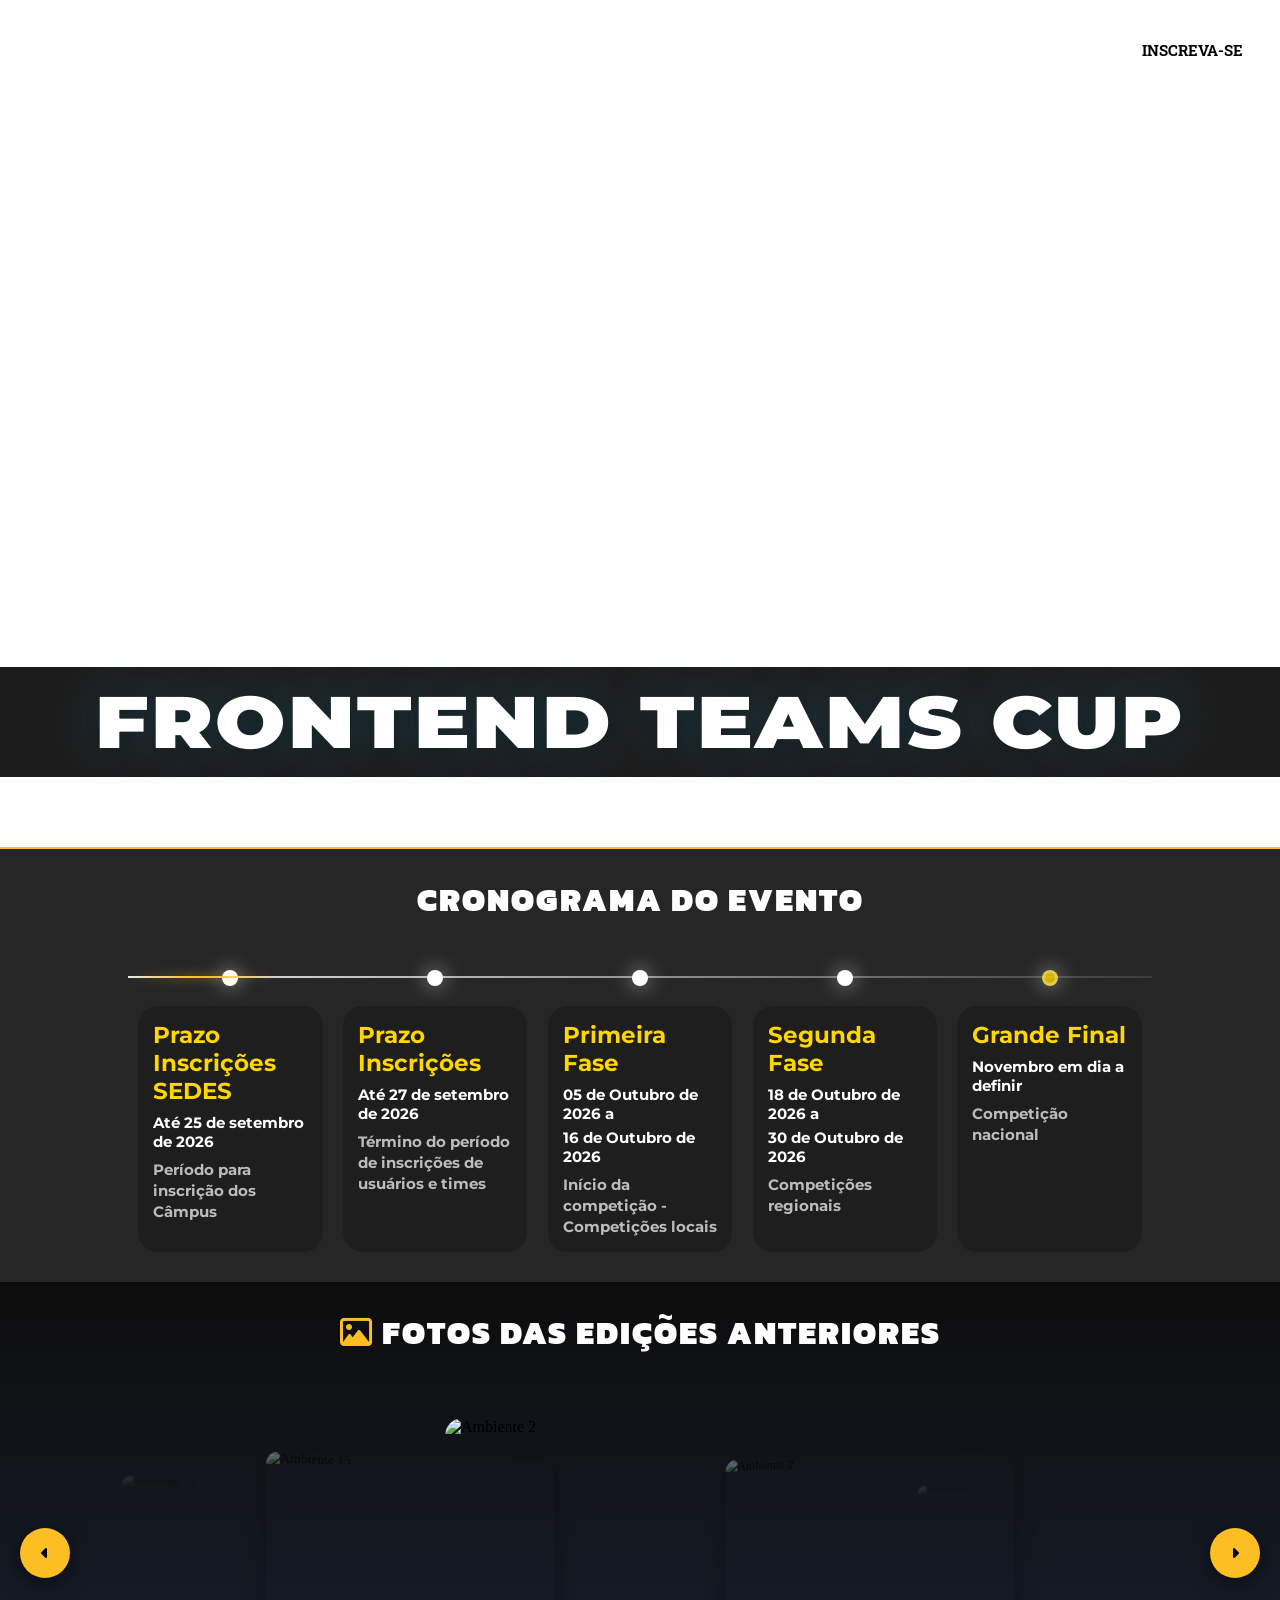
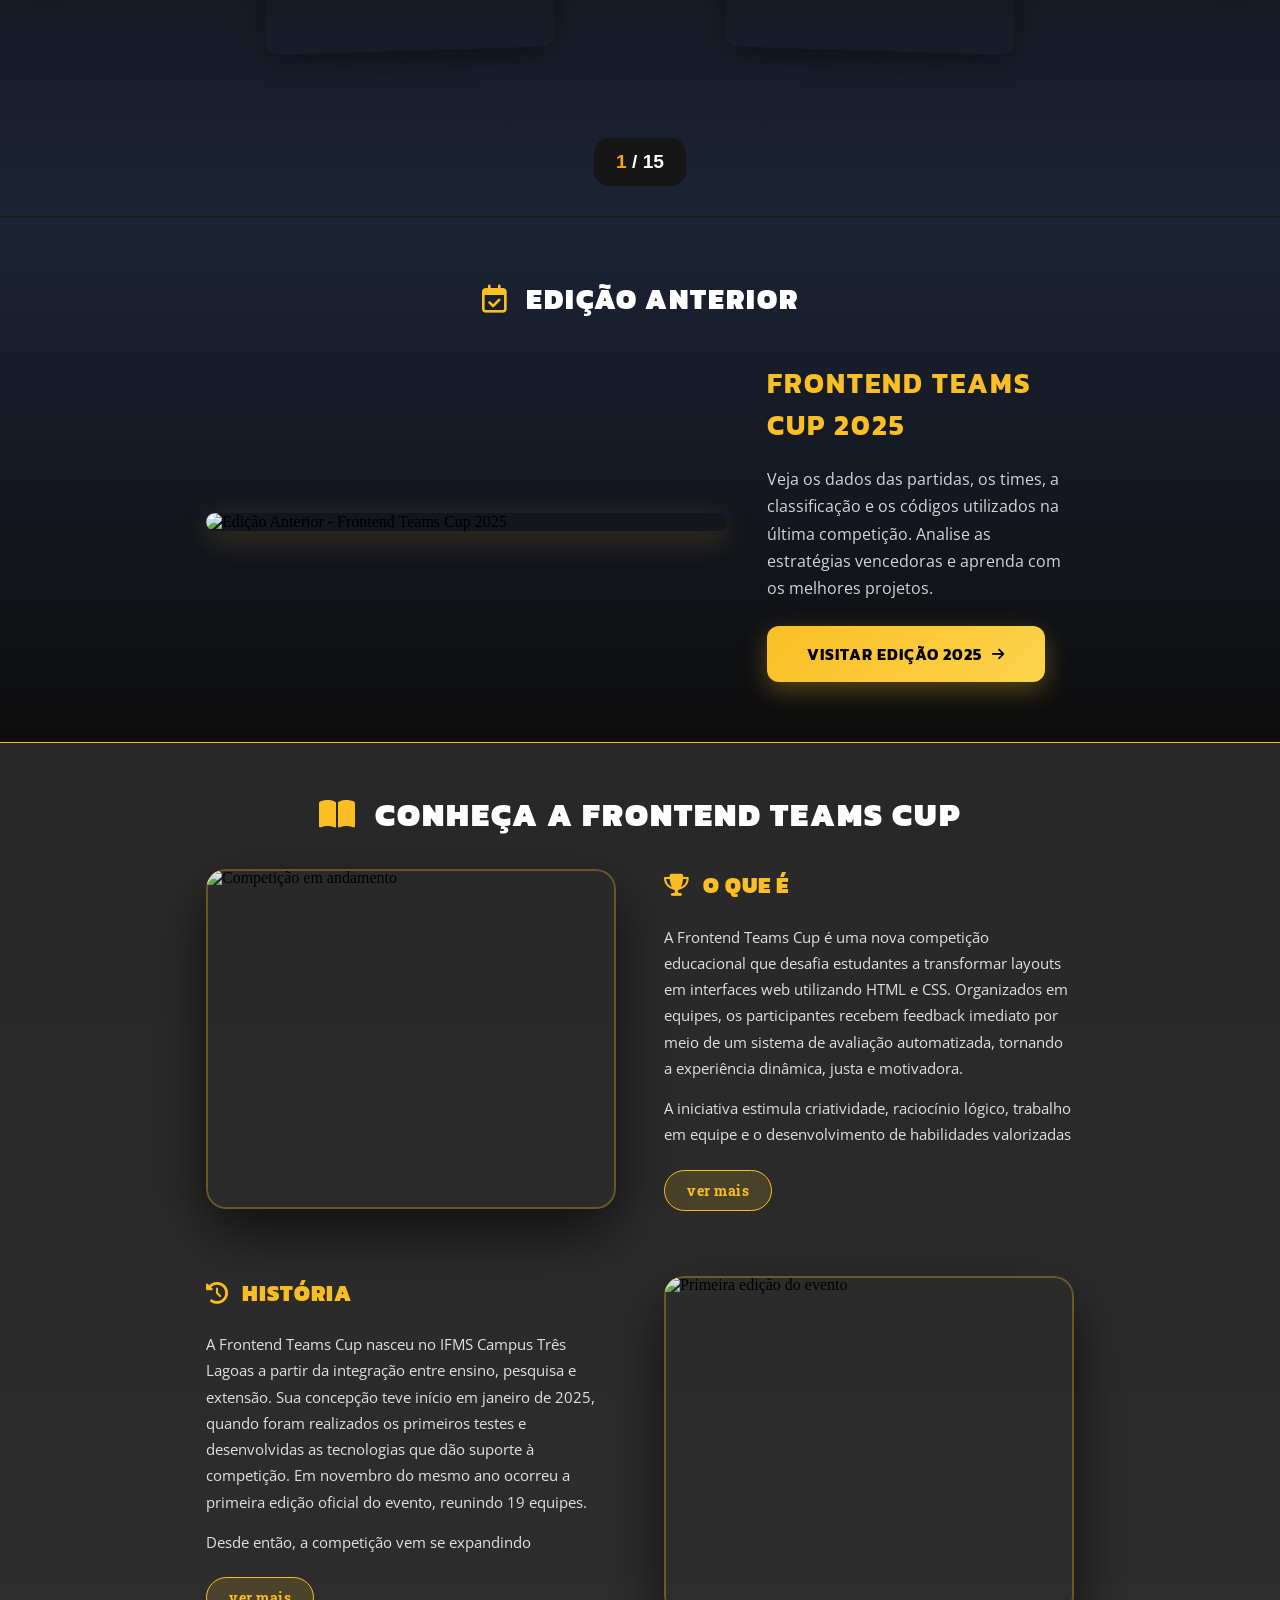
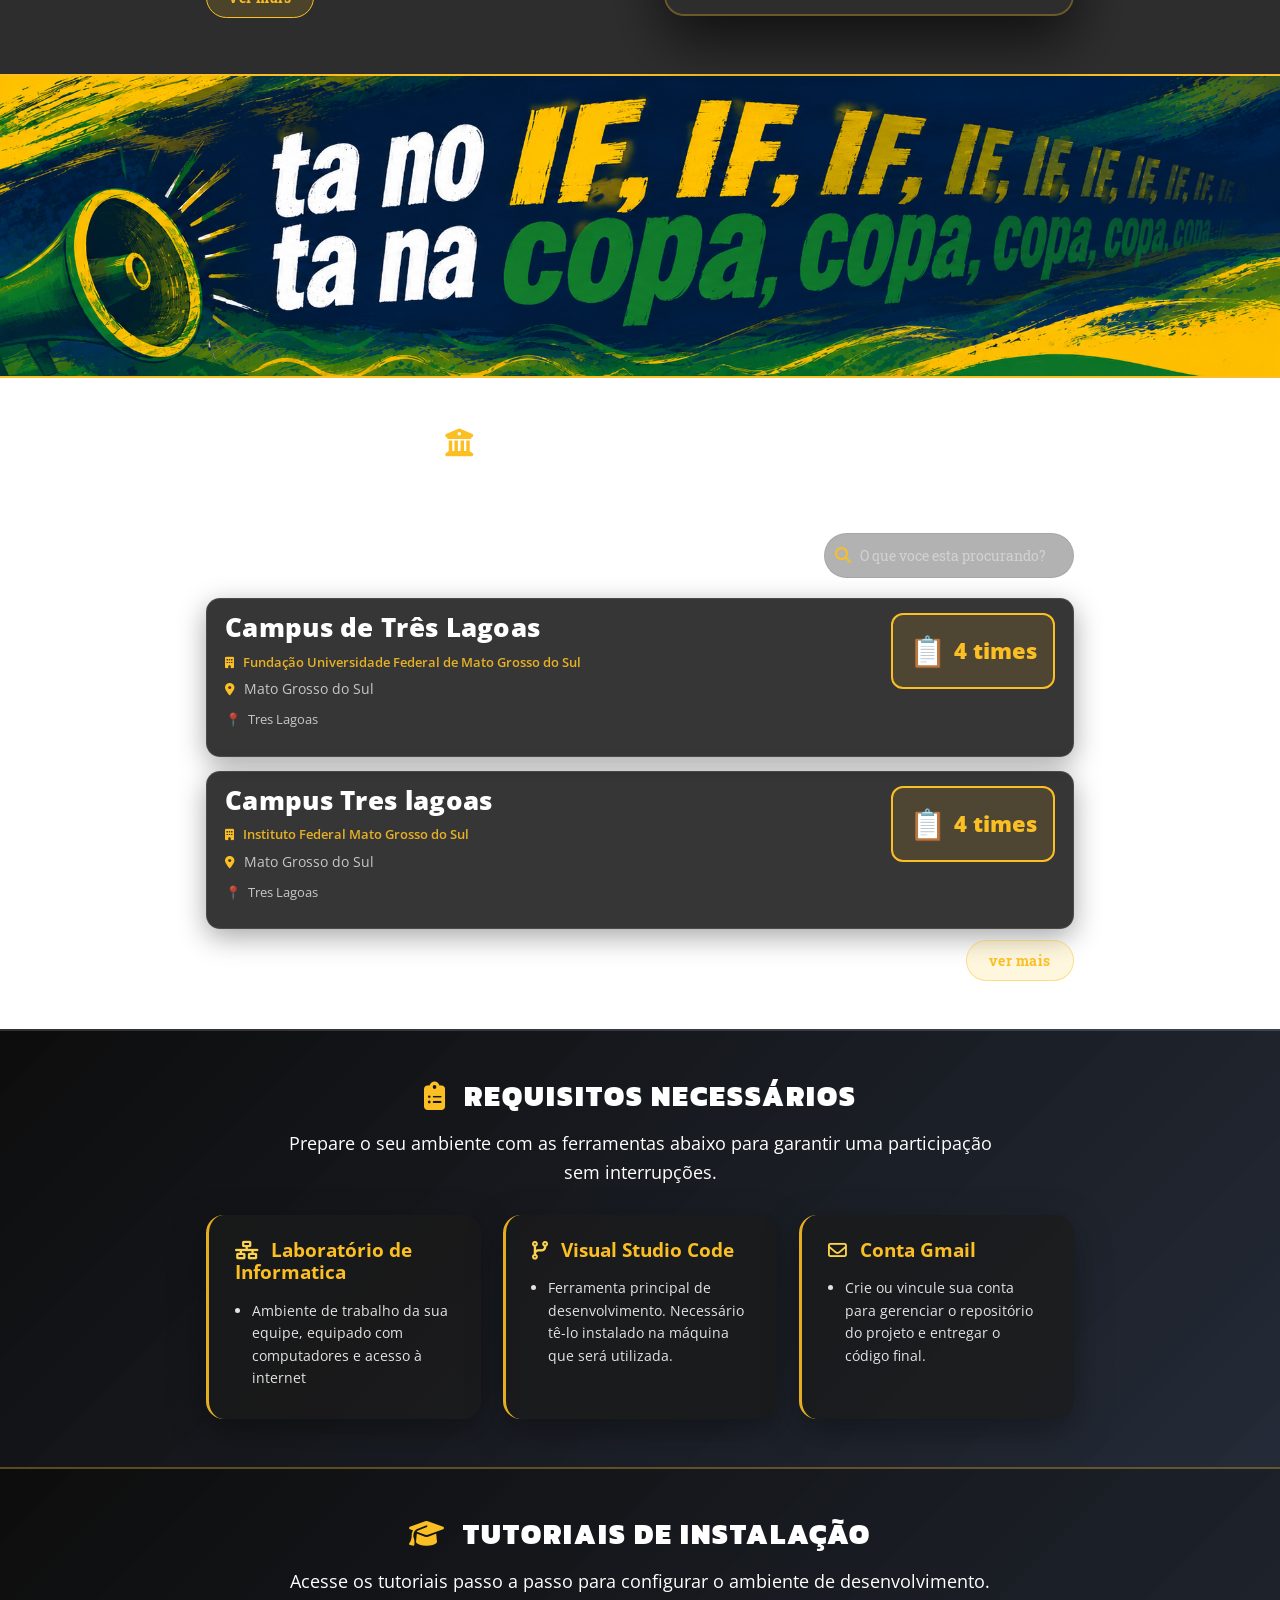
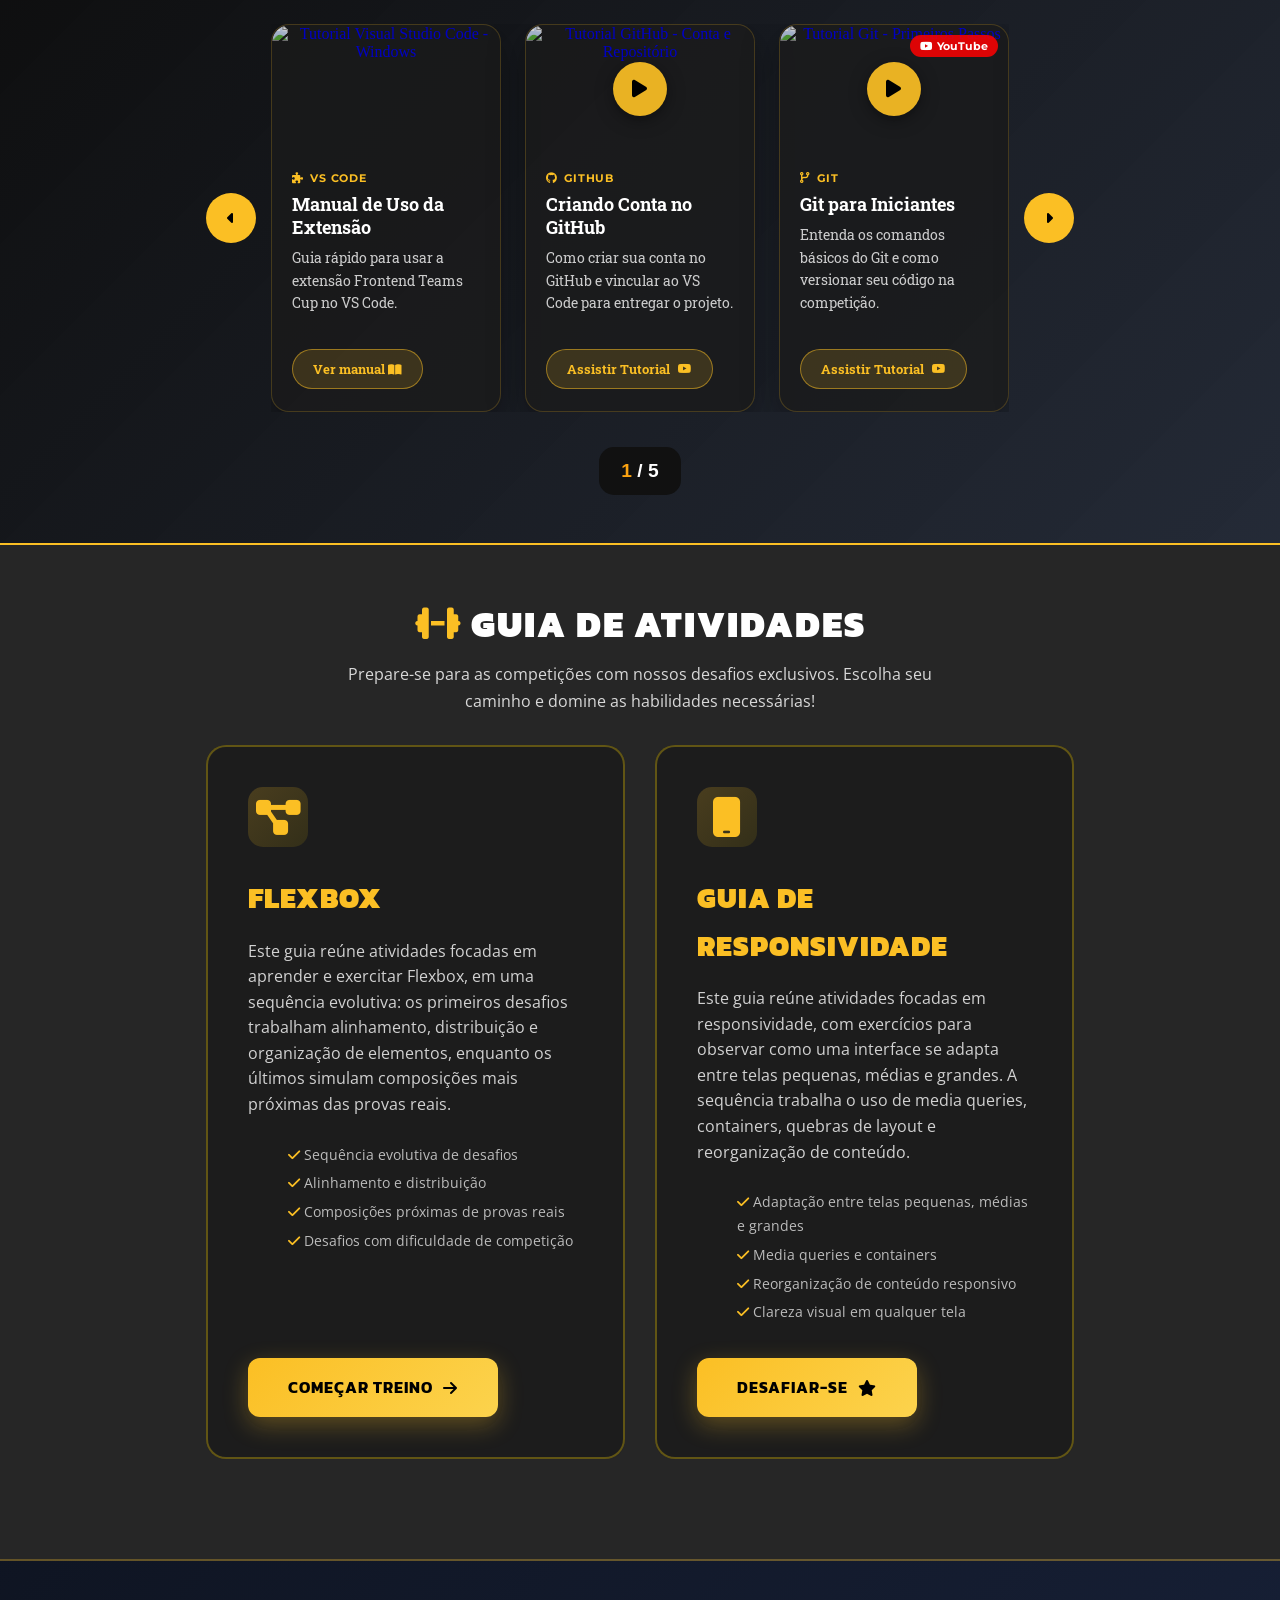
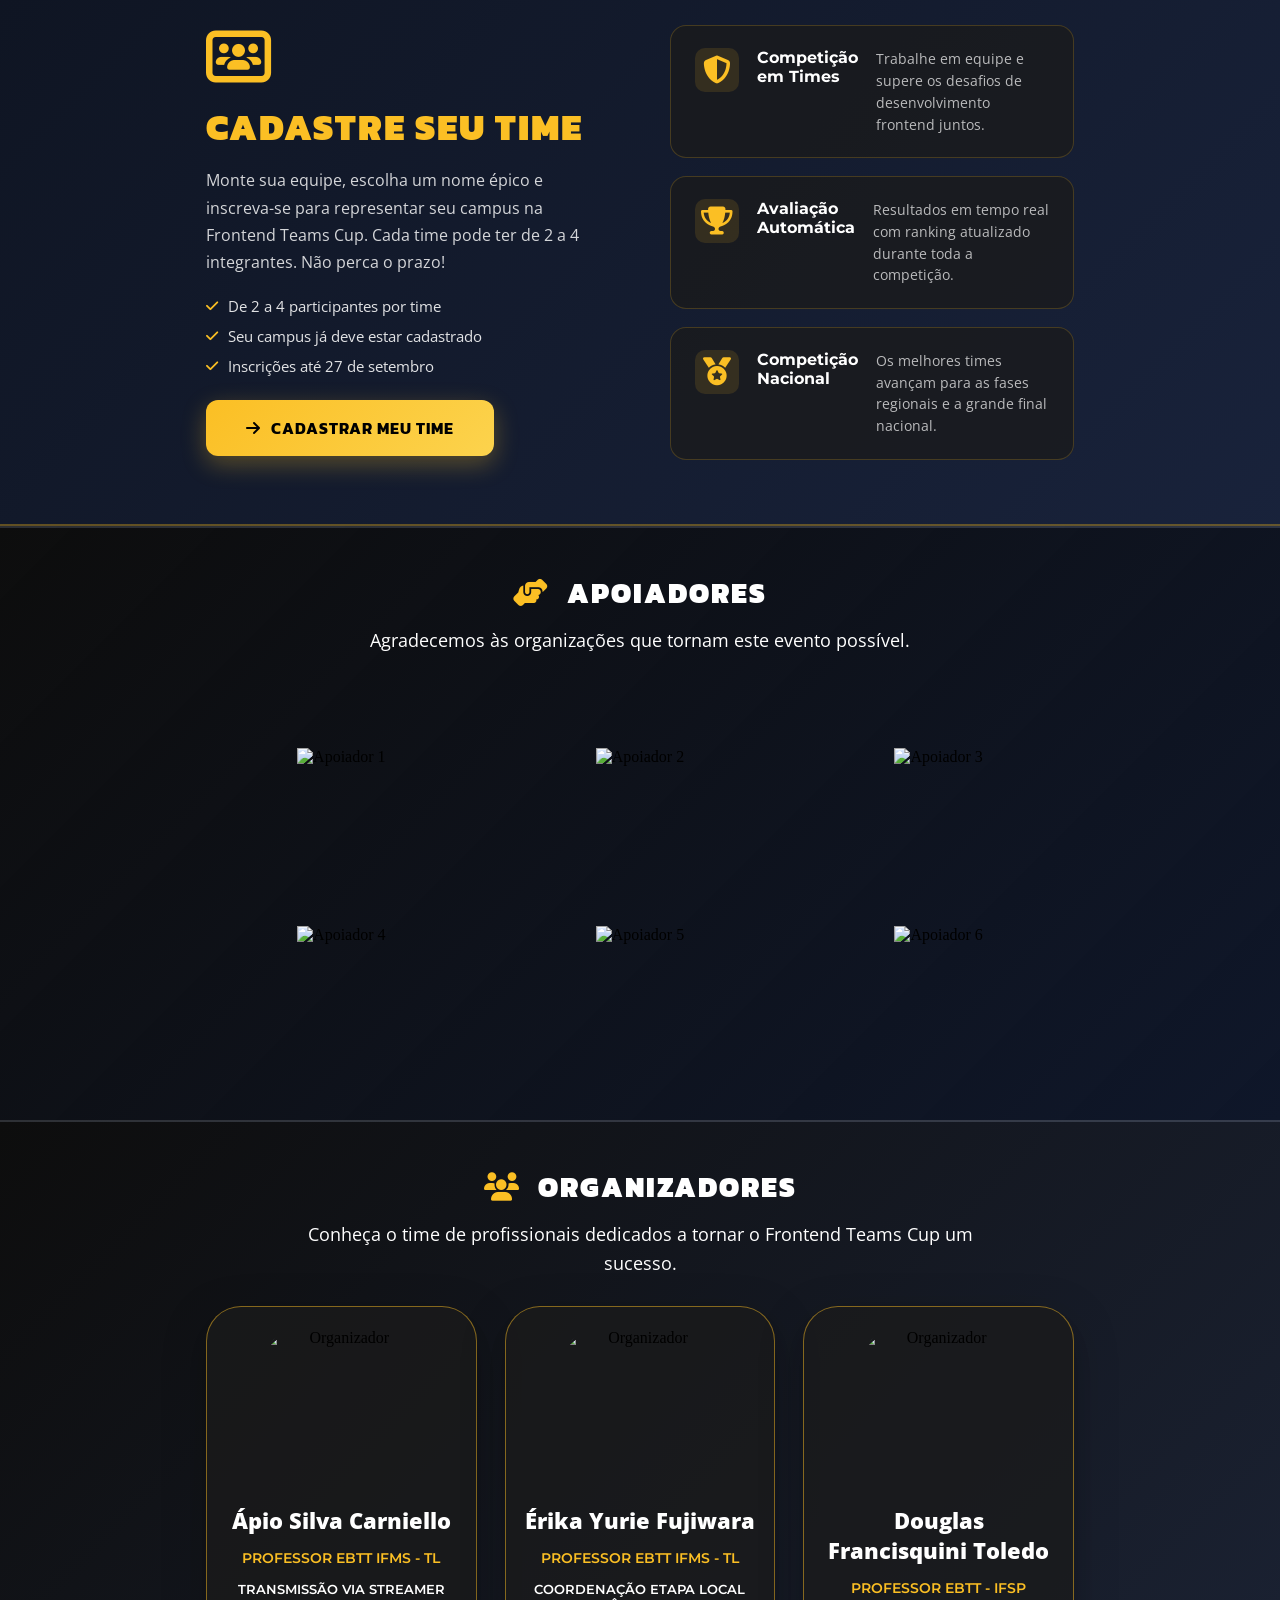
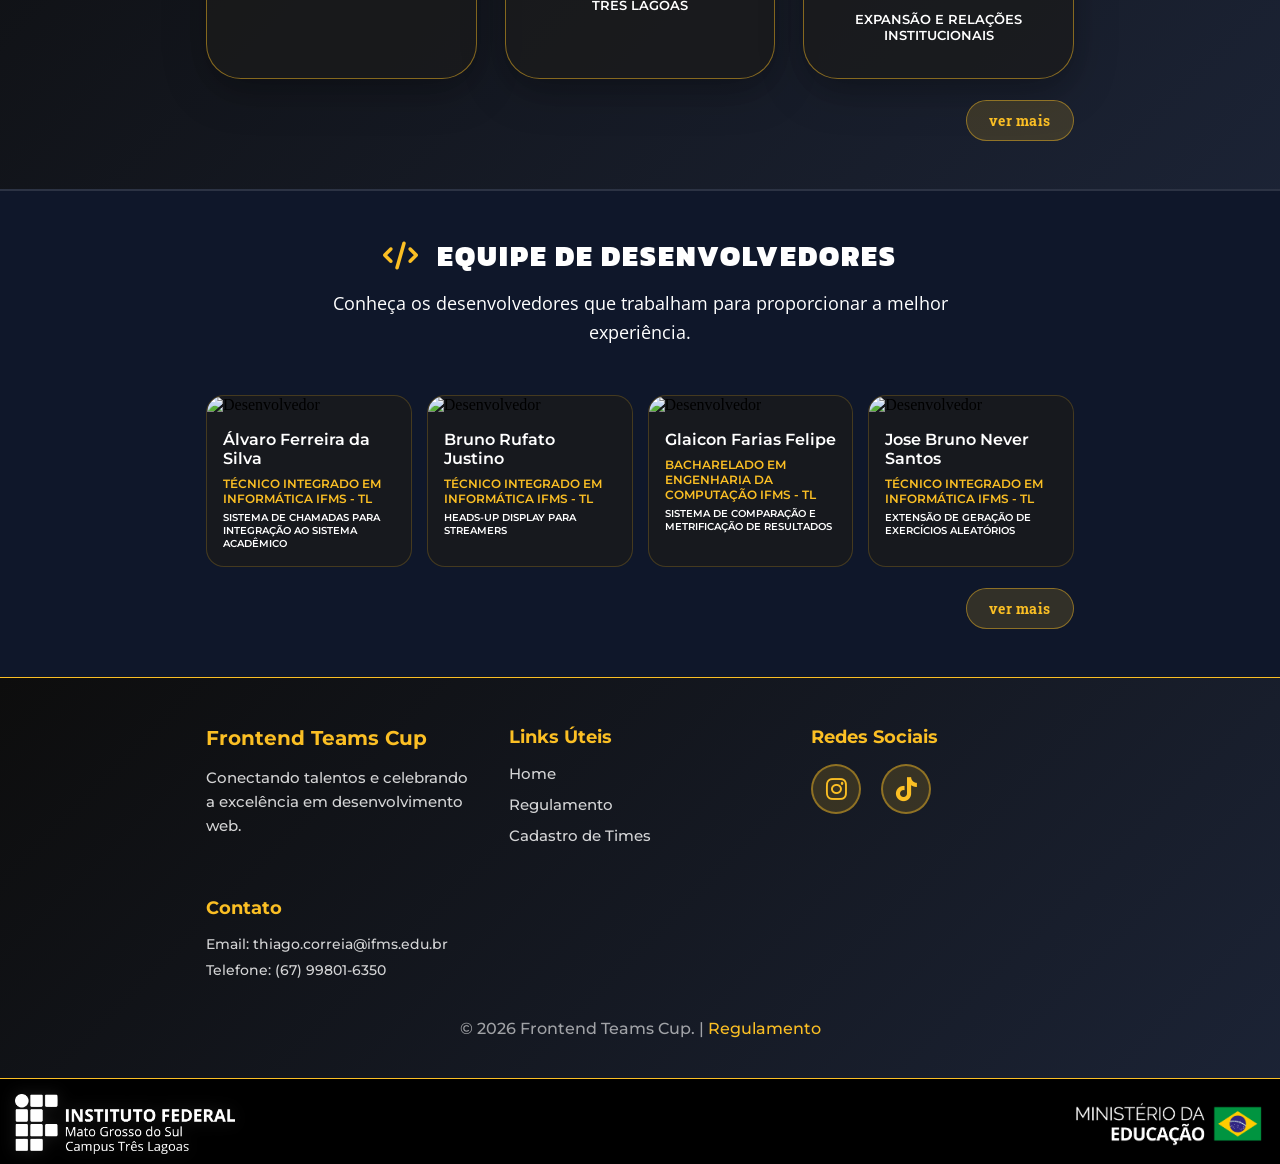
==== index.html @ 6a8fdbb6 "criado a sessao da edicao anterior, e ajustado algumas coisas" ====
<!DOCTYPE html>
<html lang="en">
<head>
    <meta charset="UTF-8">
    <meta name="viewport" content="width=device-width, initial-scale=1.0">
    <title>Document</title>
    <link rel="stylesheet" href="https://cdnjs.cloudflare.com/ajax/libs/font-awesome/6.5.1/css/all.min.css">
    <link rel="preconnect" href="https://fonts.googleapis.com">
    <link rel="preconnect" href="https://fonts.gstatic.com" crossorigin>
    <link href="https://fonts.googleapis.com/css2?family=Roboto+Slab:wght@100..900&display=swap" rel="stylesheet">
    <link href="https://fonts.googleapis.com/css2?family=Orbitron:wght@600;700;900&family=Oswald:wght@200..700&family=Roboto+Slab:wght@100..900&display=swap" rel="stylesheet">
    <link href="https://fonts.googleapis.com/css2?family=Kanit:wght@900&display=swap" rel="stylesheet">
    <link href="https://fonts.googleapis.com/css2?family=Pixelify+Sans:wght@400..700&display=swap" rel="stylesheet">
    <link href="https://fonts.googleapis.com/css2?family=Montserrat:wght@400;600;700;800&family=Open+Sans:wght@400;500;600;700&display=swap" rel="stylesheet">
    <link href="https://fonts.googleapis.com/css2?family=Stalinist+One&display=swap" rel="stylesheet">
    <link rel="stylesheet" href="style.css">
    <meta name="format-detection" content="telephone=no">
    <meta name="color-scheme" content="light">
</head>
<body>
    <div class="container">
        <video autoplay muted loop playsinline webkit-playsinline class="bg-video">
            <source src="agora.mp4" type="video/mp4">
        </video>
        <div class="header">
            <div class="leftHeaderLogo">
                <img src="ifms.png" alt="">
            </div>
            <div class="leftHeader">
                <!-- <div class="countdownContainer">
                    <h2> <i class="fa-regular fa-calendar"></i> Faltam apenas</h2>
                    <div class="timer">
                        <div class="box">
                        <span id="days">00</span>
                        Dias
                        </div>
                        <div class="box">
                        <span id="hours">00</span>
                        Horas
                        </div>
                        <div class="box">
                        <span id="minutes">00</span>
                        Min.
                        </div>
                        <div class="box">
                        <span id="seconds">00</span>
                        Seg.
                        </div>
                    </div>
                </div> -->
            </div>
            <div class="titulo-header-fixo">
                    <h1>FRONTEND <span>TEAMS CUP</span></h1>
                </div>
            <div class="rightHeader">
                <a href="cadastro.html" class="meubtn" id="btnInscrever"><b>INSCREVA-SE</b></a>
            </div>
        </div>
        <div class="main">
            <div class="contentTime">
            </div>
            <div class="content">
                <div class="subContent">
                    <h1>
                    FRONTEND 
                    <span>TEAMS CUP</span></h1>
                </div>
            </div>
        </div>

        <div class="timelineMain">
            <div class="timelineSection">
                <h2 class="timelineTitle">CRONOGRAMA DO EVENTO</h2>
                <div class="timeline">
                    <div class="timelineItem">
                        <div class="timelineMarker">
                            <div class="timelinePoint"></div>
                        </div>
                        <div class="timelineContent">
                            <h3>Prazo Inscrições SEDES</h3>
                            <p id="timelineDate">Até 25 de setembro de 2026</p>
                            <p id="timelineDescription">Período para inscrição dos Câmpus</p>
                        </div>
                    </div>
                    <div class="timelineItem">
                        <div class="timelineMarker">
                            <div class="timelinePoint"></div>
                        </div>
                        <div class="timelineContent">
                            <h3>Prazo Inscrições</h3>
                            <p id="timelineDate">Até 27 de setembro de 2026</p>
                            <p id="timelineDescription">Término do período de inscrições de usuários e times</p>
                        </div>
                    </div>
                    <div class="timelineItem">
                        <div class="timelineMarker">
                            <div class="timelinePoint"></div>
                        </div>
                        <div class="timelineContent">
                            <h3>Primeira Fase</h3>
                            <p id="timelineDate">05 de Outubro de 2026 a</p>
                            <p id="timelineDate">16 de Outubro de 2026</p>
                            <p id="timelineDescription">Início da competição - Competições locais</p>
                        </div>
                    </div>
                    <div class="timelineItem">
                        <div class="timelineMarker">
                            <div class="timelinePoint"></div>
                        </div>
                        <div class="timelineContent">
                            <h3>Segunda Fase</h3>
                            <p id="timelineDate">18 de Outubro de 2026 a</p>
                            <p id="timelineDate">30 de Outubro de 2026</p>
                            <p id="timelineDescription">Competições regionais</p>
                        </div>
                    </div>
                    <div class="timelineItem">
                        <div class="timelineMarker">
                            <div class="timelineFinalPoint"></div>
                        </div>
                        <div class="timelineContent">
                            <h3>Grande Final</h3>
                            <p id="timelineDate">Novembro em dia a definir</p>
                            <p id="timelineDescription">Competição nacional</p>
                        </div>
                    </div>
                </div>
            </div>
        </div>
        <div class="carouselContainer">
            <div class="carouselContext">
                <h2 class="carouselTitle"><i class="fa-regular fa-image"></i> FOTOS DAS EDIÇÕES ANTERIORES</h2></div>
            <div class="carouselMain">
                <div class="prevBtnCarousel">
                    <i class="fa-solid fa-caret-left"></i>
                </div>
                <div class="carouselTrack">
                    <img src="https://i.imgur.com/HTHLBPT.jpeg" class="cardCarousel" alt="Ambiente 2">
                    <img src="https://i.imgur.com/mtraUvh.jpeg" class="cardCarousel" alt="Ambiente 2">
                    <img src="https://i.imgur.com/hsobNBy.jpeg" class="cardCarousel" alt="Ambiente 1">
                    <img src="https://i.imgur.com/NDzEdlB.jpeg" class="cardCarousel" alt="Ambiente 3">
                    <img src="https://i.imgur.com/zaPeBYx.jpeg" class="cardCarousel" alt="Ambiente 5">
                    <img src="https://i.imgur.com/O11qfSP.jpeg" class="cardCarousel" alt="Ambiente 9">
                    <img src="https://i.imgur.com/K4xgniz.jpeg" class="cardCarousel" alt="Ambiente 8">
                    <img src="https://i.imgur.com/B0SqsT0.jpeg" class="cardCarousel" alt="Ambiente 10">
                    <img src="https://i.imgur.com/gDXOTxV.jpeg" class="cardCarousel" alt="Ambiente 7">
                    <img src="https://i.imgur.com/x2Bv4Qz.jpeg" class="cardCarousel" alt="Ambiente 11">
                    <img src="https://i.imgur.com/RWhFgnD.jpeg" class="cardCarousel" alt="Ambiente 12">
                    <img src="https://i.imgur.com/b4VQJKK.jpeg" class="cardCarousel" alt="Ambiente 12">
                    <img src="https://i.imgur.com/JmC417S.jpeg" class="cardCarousel" alt="Ambiente 13">
                    <img src="https://i.imgur.com/e9Uz94N.jpeg" class="cardCarousel" alt="Ambiente 14">
                    <img src="https://i.imgur.com/jTdqAmq.jpeg" class="cardCarousel" alt="Ambiente 15">
                </div>
                <div class="nextBtnCarousel">
                    <i class="fa-solid fa-caret-right"></i>
                </div>
            </div>
            <div class="indicatorsCarousel">
                <span id="currentSlide">1</span> / <span id="totalSlides">15</span>
            </div>
        </div>

        <div class="previousEditionMain">
            <div class="previousEditionSection">
                <h2 class="infoSectionTitle"><i class="fa-regular fa-calendar-check"></i> EDIÇÃO ANTERIOR</h2>
                <div class="previousEditionContainer">
                    <div class="previousEditionImage">
                        <img src="https://i.imgur.com/y8rIVcx.png" alt="Edição Anterior - Frontend Teams Cup 2025">
                    </div>
                    <div class="previousEditionContent">
                        <h3 class="previousEditionYear">Frontend Teams Cup 2025</h3>
                        <p class="previousEditionDescription">
                            Veja os dados das partidas, os times, a classificação e os códigos utilizados na última competição. Analise as estratégias vencedoras e aprenda com os melhores projetos.
                        </p>
                        <a href="https://frontendteamscup.com.br/pages/copa25" class="previousEditionBtn" target="_blank">
                            <span>Visitar Edição 2025</span>
                            <i class="fa-solid fa-arrow-right"></i>
                        </a>
                    </div>
                </div>
            </div>
        </div>

        <div class="historyMain">
            <div class="historySection">
                <h2 class="historyTitle"><i class="fa-solid fa-book-open"></i> CONHEÇA A FRONTEND TEAMS CUP</h2>

                <div class="historyBlock">
                    <div class="historyBlockImg">
                        <img src="https://i.imgur.com/hsobNBy.jpeg" alt="Competição em andamento">
                    </div>
                    <div class="historyBlockText">
                        <h3 class="historyBlockTitle"><i class="fa-solid fa-trophy"></i> O que é</h3>
                        <div class="historyBlockTextContent">
                            <p>A Frontend Teams Cup é uma nova competição educacional que desafia estudantes a transformar layouts em interfaces web utilizando HTML e CSS. Organizados em equipes, os participantes recebem feedback imediato por meio de um sistema de avaliação automatizada, tornando a experiência dinâmica, justa e motivadora.</p>
                            <p>A iniciativa estimula criatividade, raciocínio lógico, trabalho em equipe e o desenvolvimento de habilidades valorizadas pelo mercado de tecnologia.</p>
                            <p>O processo de avaliação ocorre de forma totalmente automatizada. Após o envio da solução, o sistema gera capturas da interface desenvolvida pelos participantes e as compara com o layout de referência utilizando técnicas de visão computacional. A pontuação é calculada com base na semelhança visual entre as imagens, garantindo correções rápidas, objetivas e transparentes. Os resultados são exibidos em tempo real por meio de painéis e rankings, aumentando a interação entre competidores, torcida e comunidade acadêmica.</p>
                            <p>Além da competição, a tecnologia desenvolvida possui aplicações em diferentes contextos educacionais — provas práticas, atividades de laboratório, processos seletivos e cursos de capacitação — contribuindo para a modernização das práticas de ensino e avaliação em informática.</p>
                        </div>
                        <button class="historyBlockBtnMais">ver mais</button>
                    </div>
                </div>

                <div class="historyBlock historyBlock--reverse">
                    <div class="historyBlockImg">
                        <img src="https://i.imgur.com/NDzEdlB.jpeg" alt="Primeira edição do evento">
                    </div>
                    <div class="historyBlockText">
                        <h3 class="historyBlockTitle"><i class="fa-solid fa-clock-rotate-left"></i> História</h3>
                        <div class="historyBlockTextContent">
                            <p>A Frontend Teams Cup nasceu no IFMS Campus Três Lagoas a partir da integração entre ensino, pesquisa e extensão. Sua concepção teve início em janeiro de 2025, quando foram realizados os primeiros testes e desenvolvidas as tecnologias que dão suporte à competição. Em novembro do mesmo ano ocorreu a primeira edição oficial do evento, reunindo 19 equipes.</p>
                            <p>Desde então, a competição vem se expandindo continuamente, incorporando novas funcionalidades, sistemas de correção automatizada e ferramentas de acompanhamento em tempo real. Sustentada por soluções desenvolvidas por estudantes e servidores do próprio campus, a Frontend Teams Cup chega agora a um novo marco: esta é a primeira edição realizada além dos limites do Campus Três Lagoas, com a participação de instituições de diferentes localidades e etapas regionais classificatórias que culminam em uma fase nacional.</p>
                            <p>Com essa expansão, a iniciativa fortalece sua missão de promover a formação de novos talentos na área de tecnologia, consolidando-se como uma referência nacional em competições voltadas ao desenvolvimento de interfaces web e à inovação educacional.</p>
                        </div>
                        <button class="historyBlockBtnMais">ver mais</button>
                    </div>
                </div>

            </div>
        </div>
        <div class="bannerIf">
        </div>
        <!-- É DO BANNER, NAO EXCLUI -->
        <div class="sedesMain">
            <div class="sedesSection">
                <h2 class="infoSectionTitle"><i class="fa-solid fa-building-columns"></i> SEDES DA COMPETIÇÃO</h2>
                <p class="infoSectionLead">Locais que sediam e promovem a FrontEnd Teams Cup.</p>
                <div class="buscarSedes">
                    <i class="fa-solid fa-magnifying-glass icone-lupa"></i>
                    <input type="text" id="campoBusca" placeholder="O que voce esta procurando?" >
                </div>
                <div class="sedesBannerWrap">
                <div class="sedesBannerRow" id="sedesBannerRow" role="list">
                    <article class="sedeBanner" role="listitem">
                        <div class="sedeBannerBody">
                            <h3 class="sedeBannerName">Campus de Três Lagoas</h3>
                            <p class="sedeBannerInstitution"><i class="fa-solid fa-building"></i> Fundação Universidade Federal de Mato Grosso do Sul</p>
                            <p class="sedeBannerMeta"><i class="fa-solid fa-location-dot"></i> Mato Grosso do Sul</p>
                            <p class="sedeBannerCity">Tres Lagoas</p>
                            <div class="sedeBannerTeamsCounter">
                                <span class="teamsCount">3 times</span>
                            </div>
                        </div>
                        <div class="sedeBannerTeams">
                            <div class="team">
                                <h4>Code Warriors</h4>
                                <ul>
                                    <li>João Silva</li>
                                    <li>Maria Santos</li>
                                    <li>Pedro Costa</li>
                                </ul>
                            </div>
                            <div class="team">
                                <h4>Code Warriors</h4>
                                <ul>
                                    <li>João Silva</li>
                                    <li>Maria Santos</li>
                                    <li>Pedro Costa</li>
                                    <li>Thiago PROFESSOR</li>
                                </ul>
                            </div>
                            <div class="team">
                                <h4>Frontend Masters</h4>
                                <ul>
                                    <li>Ana Oliveira</li>
                                    <li>Carlos Mendes</li>
                                    <li>Lucas Ferreira</li>
                                </ul>
                            </div>
                            <div class="team">
                                <h4>Dev Squad</h4>
                                <ul>
                                    <li>Juliana Rocha</li>
                                    <li>Bruno Torres</li>
                                </ul>
                            </div>
                        </div>
                    </article>
                    <article class="sedeBanner" role="listitem">
                        <div class="sedeBannerBody">
                            <h3 class="sedeBannerName">Campus Tres lagoas</h3>
                            <p class="sedeBannerInstitution"><i class="fa-solid fa-building"></i> Instituto Federal Mato Grosso do Sul</p>
                            <p class="sedeBannerMeta"><i class="fa-solid fa-location-dot"></i> Mato Grosso do Sul</p>
                            <p class="sedeBannerCity">Tres Lagoas</p>
                            <div class="sedeBannerTeamsCounter">
                                <span class="teamsCount">4 times</span>
                            </div>
                        </div>
                        <div class="sedeBannerTeams">
                            <div class="team">
                                <h4>Pixel Wizards</h4>
                                <ul>
                                    <li>Roberto Alves</li>
                                    <li>Fabiana Costa</li>
                                    <li>Mateus Lima</li>
                                </ul>
                            </div>
                            <div class="team">
                                <h4>Web Titans</h4>
                                <ul>
                                    <li>Camila Dias</li>
                                    <li>Felipe Gomes</li>
                                </ul>
                            </div>
                            <div class="team">
                                <h4>React Legends</h4>
                                <ul>
                                    <li>Mariana Souza</li>
                                    <li>Gustavo Barbosa</li>
                                    <li>Bianca Martins</li>
                                </ul>
                            </div>
                            <div class="team">
                                <h4>Code Ninjas</h4>
                                <ul>
                                    <li>Thiago Pereira</li>
                                    <li>Isabela Rodrigues</li>
                                </ul>
                            </div>
                        </div>
                    </article>
                    <article class="sedeBanner" role="listitem">
                        <div class="sedeBannerBody">
                            <h3 class="sedeBannerName">Campus Tres lagoas</h3>
                            <p class="sedeBannerInstitution"><i class="fa-solid fa-building"></i> Instituto Federal Mato Grosso do Sul</p>
                            <p class="sedeBannerMeta"><i class="fa-solid fa-location-dot"></i> Mato Grosso do Sul</p>
                            <p class="sedeBannerCity">Tres Lagoas</p>
                            <div class="sedeBannerTeamsCounter">
                                <span class="teamsCount">4 times</span>
                            </div>
                        </div>
                        <div class="sedeBannerTeams">
                            <div class="team">
                                <h4>Pixel Wizards</h4>
                                <ul>
                                    <li>Roberto Alves</li>
                                    <li>Fabiana Costa</li>
                                    <li>Mateus Lima</li>
                                </ul>
                            </div>
                            <div class="team">
                                <h4>Web Titans</h4>
                                <ul>
                                    <li>Camila Dias</li>
                                    <li>Felipe Gomes</li>
                                </ul>
                            </div>
                            <div class="team">
                                <h4>React Legends</h4>
                                <ul>
                                    <li>Mariana Souza</li>
                                    <li>Gustavo Barbosa</li>
                                    <li>Bianca Martins</li>
                                </ul>
                            </div>
                            <div class="team">
                                <h4>Code Ninjas</h4>
                                <ul>
                                    <li>Thiago Pereira</li>
                                    <li>Isabela Rodrigues</li>
                                </ul>
                            </div>
                        </div>
                    </article>
                    <article class="sedeBanner" role="listitem">
                        <div class="sedeBannerBody">
                            <h3 class="sedeBannerName">Campus Ipatinga</h3>
                            <p class="sedeBannerInstitution"><i class="fa-solid fa-building"></i> Instituto Federal Minas Gerais</p>
                            <p class="sedeBannerMeta"><i class="fa-solid fa-location-dot"></i> Minas Gerais</p>
                            <p class="sedeBannerCity">Ipatinga</p>
                            <div class="sedeBannerTeamsCounter">
                                <span class="teamsCount">2 times</span>
                            </div>
                        </div>
                        <div class="sedeBannerTeams">
                            <div class="team">
                                <h4>UI Architects</h4>
                                <ul>
                                    <li>Wagner Santos</li>
                                    <li>Cristina Pereira</li>
                                    <li>Diego Menezes</li>
                                </ul>
                            </div>
                            <div class="team">
                                <h4>JavaScript Pros</h4>
                                <ul>
                                    <li>Simone Cardoso</li>
                                    <li>Ricardo Nunes</li>
                                    <li>Leticia Gama</li>
                                </ul>
                            </div>
                        </div>
                    </article>
                 
                </div>
                <button type="button" class="sedesVerMaisBtn" id="sedesVerMaisBtn" aria-expanded="false" aria-controls="sedesBannerRow">ver mais</button>
                </div>
            </div>
        </div>
        <div class="ferramentasMain">
            <div class="ferramentasSection">
                <h2 class="infoSectionTitle"><i class="fa-solid fa-clipboard-list"></i> REQUISITOS NECESSÁRIOS</h2>
                <p class="infoSectionLead">Prepare o seu ambiente com as ferramentas abaixo para garantir uma participação sem interrupções.</p>
                <div class="ferramentasSplit">
                    <div class="ferramentasBloc">
                        <h3 class="ferramentasBlocTitle"><i class="fa-solid fa-network-wired"></i> Laboratório de Informatica</h3>
                        <ul class="ferramentasList">
                            <li> Ambiente de trabalho da sua equipe, equipado com computadores e acesso à internet</li>
                        </ul>
                    </div>
                    <div class="ferramentasBloc">
                        <h3 class="ferramentasBlocTitle"><i class="fa-solid fa-code-branch"></i> Visual Studio Code</h3>
                        <ul class="ferramentasList">
                            <li>Ferramenta principal de desenvolvimento. Necessário tê-lo instalado na máquina que será utilizada.</li>
                        </ul>
                    </div>
                    <div class="ferramentasBloc">
                        <h3 class="ferramentasBlocTitle"><i class="fa-regular fa-envelope"></i> Conta Gmail</h3>
                        <ul class="ferramentasList">
                            <li>Crie ou vincule sua conta para gerenciar o repositório do projeto e entregar o código final.</li>
                        </ul>
                    </div>
                </div>
            </div>
        </div>

        <div class="tutoriaisMain">
            <div class="tutoriaisSection">
                <h2 class="infoSectionTitle"><i class="fa-solid fa-graduation-cap"></i> TUTORIAIS DE INSTALAÇÃO</h2>
                <p class="infoSectionLead">Acesse os tutoriais passo a passo para configurar o ambiente de desenvolvimento.</p>
                <div class="tutoriaisCarouselContainer">
                    <div class="prevBtnTutorial">
                        <i class="fa-solid fa-caret-left"></i>
                    </div>
                    <div class="tutoriaisCarouselTrack" id="tutoriaisTrack">
                        <div class="tutorialCard tutorialVideoCard">
                            <a href="https://frontendteamscup.com.br/pages/manualextensao" class="tutorialVideoThumb" target="_blank" rel="noopener noreferrer">
                                <img src="https://i.imgur.com/kBjUirx.png" alt="Tutorial Visual Studio Code - Windows" class="tutorialVideoImg">
                            </a>
                            <div class="tutorialVideoInfo">
                                <div class="tutorialVideoMeta"><i class="fa-solid fa-puzzle-piece"></i> VS Code</div>
                                <h3 class="tutorialTitle">Manual de Uso da Extensão</h3>
                                <p class="tutorialDescription">Guia rápido para usar a extensão Frontend Teams Cup no VS Code.</p>
                                <a href="https://frontendteamscup.com.br/pages/manualextensao" class="tutorialLink" target="_blank" rel="noopener noreferrer">
                                    <span>Ver manual <i class="fa-solid fa-book-open"></i></span> 
                                </a>
                            </div>
                        </div>
                        <div class="tutorialCard tutorialVideoCard">
                            <a href="https://www.youtube.com/watch?v=SEU_VIDEO_ID_2" class="tutorialVideoThumb" target="_blank" rel="noopener noreferrer">
                                <img src="https://img.youtube.com/vi/SEU_VIDEO_ID_2/hqdefault.jpg" alt="Tutorial GitHub - Conta e Repositório" class="tutorialVideoImg">
                                <div class="tutorialPlayBtn"><i class="fa-solid fa-play"></i></div>
                            </a>
                            <div class="tutorialVideoInfo">
                                <div class="tutorialVideoMeta"><i class="fa-brands fa-github"></i> GitHub</div>
                                <h3 class="tutorialTitle">Criando Conta no GitHub</h3>
                                <p class="tutorialDescription">Como criar sua conta no GitHub e vincular ao VS Code para entregar o projeto.</p>
                                <a href="https://www.youtube.com/watch?v=SEU_VIDEO_ID_2" class="tutorialLink" target="_blank" rel="noopener noreferrer">
                                    <span>Assistir Tutorial</span>
                                    <i class="fa-brands fa-youtube"></i>
                                </a>
                            </div>
                        </div>
                        <div class="tutorialCard tutorialVideoCard">
                            <a href="https://www.youtube.com/watch?v=SEU_VIDEO_ID_3" class="tutorialVideoThumb" target="_blank" rel="noopener noreferrer">
                                <img src="https://img.youtube.com/vi/SEU_VIDEO_ID_3/hqdefault.jpg" alt="Tutorial Git - Primeiros Passos" class="tutorialVideoImg">
                                <div class="tutorialPlayBtn"><i class="fa-solid fa-play"></i></div>
                                <div class="tutorialVideoBadge"><i class="fa-brands fa-youtube"></i> YouTube</div>
                            </a>
                            <div class="tutorialVideoInfo">
                                <div class="tutorialVideoMeta"><i class="fa-solid fa-code-branch"></i> Git</div>
                                <h3 class="tutorialTitle">Git para Iniciantes</h3>
                                <p class="tutorialDescription">Entenda os comandos básicos do Git e como versionar seu código na competição.</p>
                                <a href="https://www.youtube.com/watch?v=SEU_VIDEO_ID_3" class="tutorialLink" target="_blank" rel="noopener noreferrer">
                                    <span>Assistir Tutorial</span>
                                    <i class="fa-brands fa-youtube"></i>
                                </a>
                            </div>
                        </div>
                        <div class="tutorialCard tutorialVideoCard">
                            <a href="https://www.youtube.com/watch?v=SEU_VIDEO_ID_4" class="tutorialVideoThumb" target="_blank" rel="noopener noreferrer">
                                <img src="https://img.youtube.com/vi/SEU_VIDEO_ID_4/hqdefault.jpg" alt="Tutorial HTML e CSS - Fundamentos" class="tutorialVideoImg">
                                <div class="tutorialPlayBtn"><i class="fa-solid fa-play"></i></div>
                                <div class="tutorialVideoBadge"><i class="fa-brands fa-youtube"></i> YouTube</div>
                            </a>
                            <div class="tutorialVideoInfo">
                                <div class="tutorialVideoMeta"><i class="fa-brands fa-html5"></i> HTML &amp; CSS</div>
                                <h3 class="tutorialTitle">Fundamentos de HTML e CSS</h3>
                                <p class="tutorialDescription">Revise os fundamentos essenciais de HTML e CSS antes de entrar na competição.</p>
                                <a href="https://www.youtube.com/watch?v=SEU_VIDEO_ID_4" class="tutorialLink" target="_blank" rel="noopener noreferrer">
                                    <span>Assistir Tutorial</span>
                                    <i class="fa-brands fa-youtube"></i>
                                </a>
                            </div>
                        </div>
                        <div class="tutorialCard tutorialVideoCard">
                            <a href="https://www.youtube.com/watch?v=SEU_VIDEO_ID_5" class="tutorialVideoThumb" target="_blank" rel="noopener noreferrer">
                                <img src="https://img.youtube.com/vi/SEU_VIDEO_ID_5/hqdefault.jpg" alt="Tutorial Extensões VS Code" class="tutorialVideoImg">
                                <div class="tutorialPlayBtn"><i class="fa-solid fa-play"></i></div>
                                <div class="tutorialVideoBadge"><i class="fa-brands fa-youtube"></i> YouTube</div>
                            </a>
                            <div class="tutorialVideoInfo">
                                <div class="tutorialVideoMeta"><i class="fa-solid fa-puzzle-piece"></i> VS Code</div>
                                <h3 class="tutorialTitle">Extensões Recomendadas</h3>
                                <p class="tutorialDescription">As melhores extensões do VS Code para turbinar seu desempenho durante a prova.</p>
                                <a href="https://www.youtube.com/watch?v=SEU_VIDEO_ID_5" class="tutorialLink" target="_blank" rel="noopener noreferrer">
                                    <span>Assistir Tutorial</span>
                                    <i class="fa-brands fa-youtube"></i>
                                </a>
                            </div>
                        </div>
                    </div>
                    <div class="nextBtnTutorial">
                        <i class="fa-solid fa-caret-right"></i>
                    </div>
                </div>
                <div class="indicatorsTutorial">
                    <span id="currentTutorial">1</span> / <span id="totalTutorials">4</span>
                </div>
            </div>
        </div>
        <div class="atividadesMain">
            <div class="atividadesSection">
                <h2 class="atividadesTitle"><i class="fa-solid fa-dumbbell"></i> Guia de Atividades</h2>
                <p class="atividadesSubtitle">Prepare-se para as competições com nossos desafios exclusivos. Escolha seu caminho e domine as habilidades necessárias!</p>

                <div class="atividadesContainer">
                    <div class="atividadeCard">
                        <div>
                            <div class="atividadeIconContainer">
                                <i class="atividadeIcon fa-solid fa-diagram-project"></i>
                            </div>
                            <h3 class="atividadeCardTitle">Flexbox</h3>
                            <p class="atividadeCardDescription">
                                Este guia reúne atividades focadas em aprender e exercitar Flexbox, em uma sequência evolutiva: os primeiros desafios trabalham alinhamento, distribuição e organização de elementos, enquanto os últimos simulam composições mais próximas das provas reais.
                            </p>
                            <ul class="atividadeFeatures">
                                <li><i class="fa-solid fa-check"></i> Sequência evolutiva de desafios</li>
                                <li><i class="fa-solid fa-check"></i> Alinhamento e distribuição</li>
                                <li><i class="fa-solid fa-check"></i> Composições próximas de provas reais</li>
                                <li><i class="fa-solid fa-check"></i> Desafios com dificuldade de competição</li>
                            </ul>
                        </div>
                        <a href="https://frontendteamscup.com.br/pages/guiaatividades" class="atividadeCardLink">
                            Começar Treino <i class="fa-solid fa-arrow-right"></i>
                        </a>
                    </div>

                    <div class="atividadeCard">
                        <div>
                            <div class="atividadeIconContainer">
                                <i class="atividadeIcon fa-solid fa-mobile"></i>
                            </div>
                            <h3 class="atividadeCardTitle">Guia de Responsividade</h3>
                            <p class="atividadeCardDescription">
                                Este guia reúne atividades focadas em responsividade, com exercícios para observar como uma interface se adapta entre telas pequenas, médias e grandes. A sequência trabalha o uso de media queries, containers, quebras de layout e reorganização de conteúdo.
                            </p>
                            <ul class="atividadeFeatures">
                                <li><i class="fa-solid fa-check"></i> Adaptação entre telas pequenas, médias e grandes</li>
                                <li><i class="fa-solid fa-check"></i> Media queries e containers</li>
                                <li><i class="fa-solid fa-check"></i> Reorganização de conteúdo responsivo</li>
                                <li><i class="fa-solid fa-check"></i> Clareza visual em qualquer tela</li>
                            </ul>
                        </div>
                        <a href="https://frontendteamscup.com.br/pages/guiaresponsividade" class="atividadeCardLink">
                            Desafiar-se <i class="fa-solid fa-star"></i>
                        </a>
                    </div>
                </div>
            </div>
        </div>
        <!-- <div class="cadastroCTASection">
            <div class="cadastroCTAContent">
                <div class="cadastroCTAIcon">
                    <i class="fa-solid fa-building-columns"></i>
                </div>
                <h2 class="cadastroCTATitle">Sua Instituição Faz Parte?</h2>
                <p class="cadastroCTADescription">
                    Cadastre seu campus e participe da Frontend Teams Cup. Inscreva seus melhores times para representar sua instituição e avancar para as proximas fases da competicao de desenvolvimento web.
                </p>
                <a href="cadastro.html" class="cadastroCTAButton">
                    <i class="fa-solid fa-arrow-right"></i> Cadastrar Seu Campus
                </a>
            </div>
        </div> -->

        <div class="cadastroTimesSection">
            <div class="cadastroTimesContent">
                <div class="cadastroTimesLeft">
                    <div class="cadastroTimesIcon">
                        <i class="fa-solid fa-users-rectangle"></i>
                    </div>
                    <h2 class="cadastroTimesTitle">Cadastre Seu Time</h2>
                    <p class="cadastroTimesDescription">
                        Monte sua equipe, escolha um nome épico e inscreva-se para representar seu campus na Frontend Teams Cup. Cada time pode ter de 2 a 4 integrantes. Não perca o prazo!
                    </p>
                    <ul class="cadastroTimesList">
                        <li><i class="fa-solid fa-check"></i> De 2 a 4 participantes por time</li>
                        <li><i class="fa-solid fa-check"></i> Seu campus já deve estar cadastrado</li>
                        <li><i class="fa-solid fa-check"></i> Inscrições até 27 de setembro</li>
                    </ul>
                    <a href="cadastroTimes.html" class="cadastroTimesButton">
                        <i class="fa-solid fa-arrow-right"></i> Cadastrar Meu Time
                    </a>
                </div>
                <div class="cadastroTimesRight">
                    <div class="cadastroTimesCard">
                        <div class="cadastroTimesCardIcon"><i class="fa-solid fa-shield-halved"></i></div>
                        <h4>Competição em Times</h4>
                        <p>Trabalhe em equipe e supere os desafios de desenvolvimento frontend juntos.</p>
                    </div>
                    <div class="cadastroTimesCard">
                        <div class="cadastroTimesCardIcon"><i class="fa-solid fa-trophy"></i></div>
                        <h4>Avaliação Automática</h4>
                        <p>Resultados em tempo real com ranking atualizado durante toda a competição.</p>
                    </div>
                    <div class="cadastroTimesCard">
                        <div class="cadastroTimesCardIcon"><i class="fa-solid fa-medal"></i></div>
                        <h4>Competição Nacional</h4>
                        <p>Os melhores times avançam para as fases regionais e a grande final nacional.</p>
                    </div>
                </div>
            </div>
        </div>

        <div class="bannerApoiadores">
            <div class="apoiadoresSection">
                <h2 class="infoSectionTitle"><i class="fa-solid fa-handshake-angle"></i> APOIADORES</h2>
                <p class="infoSectionLead">Agradecemos às organizações que tornam este evento possível.</p>
                <div class="apoiadoresWrap">
                    <div class="apoiadoresGrid" id="apoiadoresGrid">
                        <div class="cardApoiador">
                            <img src="https://i.imgur.com/SVQXhRw.png" alt="Apoiador 1" class="apoiadorLogo">
                        </div>
                        <div class="cardApoiador">
                            <img src="https://i.imgur.com/X1JnIS0.png" alt="Apoiador 2" class="apoiadorLogo">
                        </div>
                        <div class="cardApoiador">
                            <img src="https://i.imgur.com/AfLyJbc.png" alt="Apoiador 3" class="apoiadorLogo">
                        </div>
                        <div class="cardApoiador">
                            <img src="https://i.imgur.com/Kkavl0w.png" alt="Apoiador 4" class="apoiadorLogo">
                        </div>
                        <div class="cardApoiador">
                            <img src="https://i.imgur.com/5kLE7YO.png" alt="Apoiador 5" class="apoiadorLogo">
                        </div>
                        <div class="cardApoiador">
                            <img src="https://i.imgur.com/qevLTJG.png" alt="Apoiador 6" class="apoiadorLogo">
                        </div>
                    </div>
                    <button class="apoiadoresBtn" id="btnApoiadores">ver mais</button>
                </div>
            </div>
        </div>
        
        <div class="organizadoresMain">
            <div class="organizadoresSection">
                <h2 class="infoSectionTitle"><i class="fa-solid fa-users"></i> ORGANIZADORES</h2>
                <p class="infoSectionLead">Conheça o time de profissionais dedicados a tornar o Frontend Teams Cup um sucesso.</p>
                <div class="organizadorWrap">
                <div class="organizadoresGrid">
                    <div class="organizadorCard">
                        <div class="organizadorImageContainer">
                            <img src="https://i.imgur.com/c9qlfHo.png" alt="Organizador" class="organizadorImage">
                        </div>
                        <h3 class="organizadorName">Ápio Silva Carniello</h3>
                        <p class="organizadorRole">Professor EBTT  IFMS - TL</p>
                        <p class="organizadorArea">Transmissão via streamer
                        </p>
                    </div>
                    
                    <div class="organizadorCard">
                        <div class="organizadorImageContainer">
                            <img src="https://i.imgur.com/hGJYB0S.png" alt="Organizador" class="organizadorImage">
                        </div>
                        <h3 class="organizadorName">Érika Yurie Fujiwara</h3>
                        <p class="organizadorRole">Professor EBTT IFMS - TL</p>
                        <p class="organizadorArea">Coordenação etapa local Três Lagoas</p>
                    </div>
                    
                    <div class="organizadorCard">
                        <div class="organizadorImageContainer">
                            <img src="https://i.imgur.com/OJGjcoO.png" alt="Organizador" class="organizadorImage">
                        </div>
                        <h3 class="organizadorName">Douglas Francisquini Toledo</h3>
                        <p class="organizadorRole">Professor EBTT - IFSP</p>
                        <p class="organizadorArea">Expansão e Relações Institucionais</p>
                    </div>
                    
                    <div class="organizadorCard">
                        <div class="organizadorImageContainer">
                            <img src="https://i.imgur.com/t3X42Bw.png" alt="Organizador" class="organizadorImage">
                        </div>
                        <h3 class="organizadorName">Rangel Ferreira</h3>
                        <p class="organizadorRole">Professor EBTT  IFMS - TL</p>
                        <p class="organizadorArea">Organização e ferramentas</p>
                    </div>
                    
                    <div class="organizadorCard">
                        <div class="organizadorImageContainer">
                            <img src="https://i.imgur.com/uDUv3jT.png" alt="Organizador" class="organizadorImage">
                        </div>
                        <h3 class="organizadorName">Thiago de Oliveira Correia</h3>
                        <p class="organizadorRole">Professor EBTT IFMS - TL</p>
                        <p class="organizadorArea">Coordenador Geral</p>
                    </div>
                    <div class="organizadorCard">
                        <div class="organizadorImageContainer">
                            <img src="https://i.imgur.com/aLOecR2.png" alt="Organizador" class="organizadorImage">
                        </div>
                        <h3 class="organizadorName">Alexandre Silvério</h3>
                        <p class="organizadorRole">Tecnologia em Análise e Desenvolvimento de Sistemas  IFMS - TL</p>
                        <p class="organizadorArea">Confecção de premiação
                        </p>
                    </div>
                    
                </div>
                <button class="organizaBtnVer" id="btnOrgVer">ver mais</button>
                </div>
            </div>
        </div>

        <div class="desenvolvedoresMain">
            <div class="desenvolvedoresSection">
                <h2 class="infoSectionTitle"><i class="fa-solid fa-code"></i> EQUIPE DE DESENVOLVEDORES</h2>
                <p class="infoSectionLead">Conheça os desenvolvedores que trabalham para proporcionar a melhor experiência.</p>
                <div class="devCarouselMain" id="devWrap">
                    <div class="devCarouselTrack" id="devTrack">
                        <div class="devCard">
                            <img src="https://i.imgur.com/2ktKGAh.png" alt="Desenvolvedor" class="devImage">
                            <h3 class="devName">Álvaro Ferreira da Silva</h3>
                            <p class="devRole">Técnico Integrado em Informática IFMS - TL</p>
                            <p class="devTopic">Sistema de chamadas para integração ao Sistema Acadêmico</p>
                        </div>
                        <div class="devCard">
                            <img src="https://i.imgur.com/XP8TcAK.png" alt="Desenvolvedor" class="devImage">
                            <h3 class="devName">Bruno Rufato Justino</h3>
                            <p class="devRole">Técnico Integrado em Informática IFMS - TL</p>
                            <p class="devTopic">Heads-Up Display para streamers </p>
                        </div>
                        <div class="devCard">
                            <img src="https://i.imgur.com/hgV9lC5.png" alt="Desenvolvedor" class="devImage">
                            <h3 class="devName">Glaicon Farias Felipe</h3>
                            <p class="devRole">Bacharelado em Engenharia da Computação  IFMS - TL</p>
                            <p class="devTopic">Sistema de comparação e metrificação de resultados</p>
                        </div>
                        <div class="devCard">
                            <img src="https://i.imgur.com/MOegpC3.png" alt="Desenvolvedor" class="devImage">
                            <h3 class="devName">Jose Bruno Never Santos</h3>
                            <p class="devRole">Técnico Integrado em Informática IFMS - TL</p>
                            <p class="devTopic">Extensão de geração de exercícios aleatórios</p>
                        </div>
                        <div class="devCard">
                            <img src="https://i.imgur.com/JXnhA3y.png" alt="Desenvolvedor" class="devImage">
                            <h3 class="devName">Kevyn Willian Paulo Antunes de Souza</h3>
                            <p class="devRole">Técnico Integrado em Informática IFMS - TL</p>
                            <p class="devTopic">Extensão de geração de exercícios aleatórios</p>
                        </div>
                        <div class="devCard">
                            <img src="https://i.imgur.com/t3X42Bw.png" alt="Desenvolvedor" class="devImage">
                            <h3 class="devName">Rangel Gomes Soares da Silva</h3>
                            <p class="devRole">Professor EBTT  IFMS - TL</p>
                            <p class="devTopic">Sistema de inscrição e configuração de times</p>
                        </div>
                        <div class="devCard">
                            <img src="https://i.imgur.com/uDUv3jT.png" alt="Desenvolvedor" class="devImage">
                            <h3 class="devName">Thiago de Oliveira Correia</h3>
                            <p class="devRole">Professor EBTT  IFMS - TL</p>
                            <p class="devTopic">Integração e serviços</p>
                        </div>
                        <div class="devCard">
                            <img src="https://i.imgur.com/DkTO1Xl.png" alt="Desenvolvedor" class="devImage">
                            <h3 class="devName">Vitor Costa da Maia</h3>
                            <p class="devRole">Técnico Integrado em Informática IFMS - TL</p>
                            <p class="devTopic">Sistema de geração de exercícios </p>
                        </div>
                        <div class="devCard">
                            <img src="https://i.imgur.com/YdSPEI7.png" alt="Desenvolvedor" class="devImage">
                            <h3 class="devName">Vinicius Henrique de Souza Lima</h3>
                            <p class="devRole">Tecnologia em Análise e Desenvolvimento de Sistemas  IFMS - TL</p>
                            <p class="devTopic">Interface web de apresentação do evento</p>
                        </div>
                        
                    </div>
                    <button id="devVerMaisBtn" class="devVerMaisBtn" >ver mais</button>
                </div>
            </div>
        </div>
        
        <footer class="footer">
            <div class="footerContent">
                <div class="footerSection footerBrand">
                    <h3>Frontend Teams Cup</h3>
                    <p>Conectando talentos e celebrando a excelência em desenvolvimento web.</p>
                </div>
                <div class="footerSection footerLinks">
                    <h4>Links Úteis</h4>
                    <ul>
                        <li><a href="#home">Home</a></li>
                        <li><a href="regulamento.html">Regulamento</a></li>
                        <li><a href="cadastroTimes.html">Cadastro de Times</a></li>
                    </ul>
                </div>
                <div class="footerSection footerSocial">
                    <h4>Redes Sociais</h4>
                    <div class="socialIcons">
                        <a href="https://www.instagram.com/ifms.tl/" target="_blank" title="Instagram" class="socialLink">
                            <i class="fab fa-instagram"></i>
                        </a>
                        <a href="https://www.tiktok.com/@frontendteamscup?_r=1&_t=ZS-98Wn4WZmPUf" target="_blank" title="TikTok" class="socialLink">
                            <i class="fab fa-tiktok"></i>
                        </a>
                    </div>
                </div>
                <div class="footerSection footerContact">
                    <h4>Contato</h4>
                    <p>Email: thiago.correia@ifms.edu.br</p>
                    <p>Telefone: (67) 99801-6350</p>
                </div>
            </div>
            <div class="footerBot">
                <p>&copy; 2026 Frontend Teams Cup. | <a href="regulamento.html">Regulamento</a></p>
            </div>
        </footer>
        <div class="footerBottom">
                <div class="imgIf">
                    <img src="ifms footer.png" alt="">
                </div>
                <div class="imgBrasil">
                    <img src="logoMinisterioEducacaoEscuro.png" alt="">
                </div>
        </div>
</div>
<script src="script.js"></script>
</body>
</html>
---- style.css ----
body{
  margin: 0px;
  box-sizing: border-box;
  backface-visibility: hidden;
  -webkit-font-smoothing: antialiased;
}

*,
*::before,
*::after {
  box-sizing: border-box;
}

* {
  -webkit-backface-visibility: hidden;
  backface-visibility: hidden;
}

@font-face {
  font-family: 'Snap ITC';
  src: url('fonts/snap-itc.woff2') format('woff2'),
       url('fonts/snap-itc.ttf') format('truetype');
  font-weight: normal;
  font-style: normal;
}

.container {
  width: 100%;
  height: 100vh;
  position: relative;
  z-index: 0;
  backface-visibility: hidden;
  -webkit-font-smoothing: antialiased;
  isolation: isolate
}

.bg-iframe {
  position: absolute;
  top: 0;
  left: 0;
  width: 100%;
  height: 100%;
  border: none;
  z-index: -1;
  pointer-events: none;
  will-change: transform;
  transform: translateY(-80px);
  backface-visibility: hidden;
  contain: layout style paint;
}


.bg-video {
  position: absolute; /* Tira o vídeo do fluxo normal */
  top: 0;
  left: 0;
  width: 100%;
  height: 100%;
  object-fit: cover; /* Faz o vídeo cobrir todo o espaço sem distorcer a proporção */
  z-index: -1; /* Joga o vídeo para a camada de trás */
}

.header{
  position: relative;
  display: flex;
  height: 10px;
  min-height: 100px;
  width: 100%;
  position: relative;
  z-index: 50;
}

.header.scrolled{
  position: fixed;
  z-index: 100;
  top: 0;
  left: 0;
  right: 0;
  background: rgb(0, 0, 0);
  width: 100%;
  height: 90px;
  min-height: 50px;
}


.leftHeader.scrolled{
  visibility: hidden
}


.meubtn{
  text-decoration: none;
  color: black;
  display: inline-block;
  background: white;
  padding: 15px 22px;
  border-radius: 20px;
  font-family: "Roboto Slab", serif;
  white-space: nowrap;
  flex-shrink: 0;
  font-size: 15px;
}


.meubtn:hover{
  border-left: 2px solid rgba(255, 215, 0, 0.8);
  transform: scale(1.05);
  transition: transform 0.3s ease-in-out;
}

.leftHeaderLogo{
  display: flex;
  align-items: center;
  justify-content: center;
  min-width: 8%;
  padding-right: 8px;
  padding-left: 15px;
  position: relative;
  z-index: 20;
}

.leftHeader{
  display: flex;
  width: 60%;
  align-items: center;
}

.leftHeaderLogo img{
  width: 45px;
  height: auto;
  display: block;
  opacity: 1;
  filter: drop-shadow(0 0 8px rgba(255,255,255,0.18)) contrast(1.08) saturate(1.1);
  mix-blend-mode: normal;
}

.rightHeader{
 width: 40%;
 display: flex;
 padding-right: 15px;
  align-items: center;
 justify-content: end;
 position: relative;
 z-index: 20;
}

@media(max-width:500px){
  
  .header{
    max-height: 100px;
  }

  .rightHeader{
    padding-right: 10px;
  }

  .leftHeaderLogo{
    padding-left: 10px;
    position: relative;
    z-index: 30;
  }

  .leftHeaderLogo img{
    width: 45px;
    opacity: 1;
    filter: drop-shadow(0 0 8px rgba(255,255,255,0.20));
  }
}

@media(max-width: 780px){
  .leftHeaderLogo{
    padding-left: 15px;
  }

  .rightHeader{
    padding-right: 15px;
  }

  .header{
    min-height: 100px;
  }
}

.titulo-header-fixo {
  position: absolute;
  left: 49%;
  transform: translate(-50%, -50%);
  font-family: 'Montserrat', sans-serif;
  font-weight: 800; /* Define o estilo como ExtraBold */
  letter-spacing: 2px;
  margin: 0;
  font-size: 35px;
  opacity: 0;
  pointer-events: none;
  transition: all 0.3s ease;
  display: flex;
  flex-direction: column;
  text-align: center;
  gap: 0;
  width: auto;
  white-space: nowrap;
}


.titulo-header-fixo h1 {
  font-size: inherit;
  margin: 0;
  color: white;
}


.titulo-header-fixo.scrolled {
  position: fixed;
  left: 49%;
  top: 25px;
  opacity: 1;
  transform: translate(-49%, 0);
  pointer-events: auto;
  z-index: 99;
}

@media(max-width: 850px){
  .titulo-header-fixo h1 span{
    display: block;
  }

  .titulo-header-fixo.scrolled {
    top: 4px;
  }
}

@media (max-width: 768px) {
  .titulo-header-fixo {
    font-size: 24px;
    white-space: normal;
    width: 300px;
    text-align: center;
  }
  
  .titulo-header-fixo.scrolled {
    width: 280px;
    gap: 5px;
    top: 17px;
  }
  
  .titulo-header-fixo h1 {
    display: inline;
  }
}

@media (max-width: 480px) {
  
  .titulo-header-fixo.scrolled {
    width: 150px;
    font-size: 18px;
    top: 24px;
    left: 38%;
    transform: translate(-38%, 0);
    z-index: 10;
  }

  .leftHeaderLogo {
    z-index: 30;
  }
}

.main{
  width: 100%;
  height: 83vh;
  position: relative;
  z-index: 10;
}

.content{
  display: flex;
  align-items: flex-end;
  height: 50%;
  width: 100%;
}

.subContent{
  display: flex;
  height: 110px;
  width: 100%;
  align-items: center;
  justify-content: center;
  background: rgba(0, 0, 0, 0.89);
  font-family: 'Montserrat', sans-serif;
  font-weight: 800; /* Define o estilo como ExtraBold */
  letter-spacing: 2px;
  margin-bottom: 70px;
  text-align: center;
}


.subContent h1{
  color: white;
  font-size: 73px;
  font-weight: 900;
  line-height: 1.08;
  margin: 0;
  text-transform: uppercase;
  transform: scaleX(1.14);
  transform-origin: center center;
  text-shadow:
    0 0 42px rgba(56, 189, 248, 0.22),
    0 4px 28px rgba(0, 0, 0, 0.5);
}



.contentTime{
  height: 50%;
  width: 100%;
  display: flex;
  align-items: flex-start;
  padding-left: 5%;
}


.countdownContainer {
  background: rgba(0, 0, 0, 0.89); 
  padding: 15px 15px 10px;
  width: auto;
  min-width: 200px;
  max-width: 230px;
  height: 100%;
  border-radius: 0 00px 20px 0;
  text-align: center;
  color: white;
  font-family: "Roboto Slab", serif;
}

.countdownContainer h2 {
  margin: 0 0 2px;
  font-size: 13px;
  font-weight: 600;
  line-height: 1.3;
}


.timer {
  display: flex;
  align-items: center;
  gap: 5px;
  width: 100%;
}

.box {
  background: rgba(255, 255, 255, 0.15);
  padding: 3px 5px;
  border-radius: 12px;
  min-width: 0;
  width: 80%;
  font-size: 12px;
}



.box span {
  font-size: 22px;
  font-weight: bold;
  display: block;
}

@media(max-width: 1250px){
  .subContent{
    height: 180px;
    margin-bottom: 30px;
  }

  .subContent h1 span{
    display: block;
  }
}


@media(max-width: 650px){
  .rightHeader{
    padding-right: 15px;
  }

  .subContent h1{
    font-size: 52px;
  }

  .subContent{
    height: 140px;
    margin-bottom: 60px;
  }

  .contentTime{
    padding-left: 5px;
  }


  .countdownContainer{
  padding: 15px 15px 5px;
}

  .countdownContainer h2{
    font-size: 12px;
    margin: 0 0 0px;
  }

  .box{
    width: 70%;
    padding: 3px 8px;
  }
  .box span {
    font-size: 15px;
  }
  .box p {
    font-size: 11px;
  }

  .meubtn{
    padding: 15px 7px;
    font-size: 15px;
  }
}

@media(max-width:500px){
  
  .timer {
  gap: 5px;
  width: 100%;
}

  .countdownContainer{
    padding: 17px 17px 5px;
  }

  .countdownContainer h2{
    font-size: 16px;
    margin: 0 0 0px;
  }

  .box{
    width: 70%;
    padding: 3px 8px;
  }
  .box span {
    font-size: 18px;
  }
  .box p {
    font-size: 11px;
  }

}



.timelineMain{
  width: 100%;
  min-height: 400px;
  display: flex;
  flex-direction: column;
  align-items: center;
  background-size: cover;
  border-top: solid 2px #fbbf24;
  background-position: center;
  background-image: linear-gradient(rgba(0, 0, 0, 0.85), rgba(0, 0, 0, 0.85)),url(https://i.imgur.com/EJjaeSb.png);
  
}



.timelineSection {
  width: 100%;
  max-width: 70%;
  display: flex;
  flex-direction: column;
}

.timelineTitle{
  color: white;
  text-align: center;
  font-family: 'Kanit', sans-serif; font-weight: 900;
  letter-spacing: 2px;
  font-size: 32px;
}

.timeline{
  display: flex;
  position: relative;
  justify-content: space-around;
  width: 100%;
  margin: 0 auto;
  padding: 20px 0;
  font-family: "Montserrat", sans-serif;
  font-weight: 700;
}

.timeline::before{
  content: '';
  position: absolute;
  top: 26px;
  left: 0px;
  width: 100%;
  height: 2px;
  background: linear-gradient(to right, rgba(255, 255, 255, 0.9), rgba(255, 255, 255, 0.1));
  z-index: 0;
}

.timeline::after{
  content: '';
  position: absolute;
  top: 26px;
  left: 0px;
  width: 100%;
  height: 2px;
  
  background: linear-gradient(
    to right,
    rgba(255, 255, 255, 0) 0%,   
    #fbbf24 45%,                           
    #fbbf24 55%,                 
    rgba(255, 255, 255, 0) 100%  
  );

  background-size: 150px 100%; 
  background-repeat: no-repeat;
  
  filter: drop-shadow(0 0 5px rgba(251, 191, 36, 0.8));
  
  animation: correBrilhoFixa 7s ease-in-out infinite;
  z-index: 1;
}

@keyframes correBrilhoFixa {
  0% {
    background-position: -150px 0;
  }
  100% {
    background-position: 120% 0;    
  }
}

.timelineItem{
  position: relative;
  z-index: 1;
  display: flex;
  flex-direction: column;
  align-items: center;
  flex: 1;
  padding-bottom: 10px;
}

.timelineContent{
  width: 90%;
  height: 90%;
  background-color: rgba(27, 27, 27, 0.742);
  padding: 15px;
  border-radius: 20px;
  color: white;
}

.timelineContent:hover{
  background: rgba(27, 27, 27, 0.9);
  border-left: 2px solid rgba(255, 215, 0, 0.8);
  transform: scale(1.05);
  box-shadow: 0 10px 30px rgba(0, 0, 0, 0.5);
  transition: transform 0.3s ease-in-out;
}

.timelineContent h3{
  font-size: 23px;
  color: #FFD700;
  margin: 0 0 8px 0;
}

#timelineDate{
  color: white;
  font-size: 15px;
  margin: 5px 0;
  font-weight: bold;
}

#timelineDescription{
  color: rgba(255, 255, 255, 0.7);
  font-size: 15px;
  margin: 8px 0 0 0;
  line-height: 1.4;
}

.timelineMarker {
  position: relative;
  z-index: 2;
  margin-bottom: 20px;
}

.timelinePoint {
  width: 16px;
  height: 16px;
  background: white;
  border-radius: 50%;
  border: 3px solid rgba(255, 255, 255, 0.3);
  box-shadow: 0 0 20px rgba(255, 255, 255, 0.6);
  transition: all 0.3s ease;
}

@keyframes pulsarBolinha {
  0%, 20%, 40%, 100% {
    transform: scale(1);
    box-shadow: none;
  }
  30% {
    transform: scale(1.4); 
    box-shadow: 0 0 15px #fbbf24; 
    background-color: #fff; 
  }
}

.timelineItem .timelinePoint, 
.timelineItem .timelineFinalPoint {
  animation: pulsarBolinha 7s infinite; 
}


.timelineItem:nth-child(1) .timelinePoint { animation-delay: 0.2s; }
.timelineItem:nth-child(2) .timelinePoint { animation-delay: 0.9s; }
.timelineItem:nth-child(3) .timelinePoint { animation-delay: 1.7s; }
.timelineItem:nth-child(4) .timelinePoint { animation-delay: 2.5s; }
.timelineItem:nth-child(5) .timelineFinalPoint { animation-delay: 3.2s; }

.timelineFinalPoint {
  width: 16px;
  height: 16px;
  background: rgba(255, 215, 0, 0.8);
  border-radius: 50%;
  border: 3px solid rgba(255, 255, 255, 0.3);
  box-shadow: 0 0 20px rgba(255, 255, 255, 0.6);
  transition: all 0.3s ease;
}


@media(max-width: 1500px){
  .timelineSection{
    max-width: 80%;
  }
}
@media(max-width: 1250px){
  .timelineSection{
    max-width: 90%;
  }
}

@media (max-width: 1050px) {
  .timeline {
    flex-direction: column;
    padding: 20px 0; 
    align-items: center;
  }

  .timeline::before {
    left: 45px;
    width: 2px;
    height: 90%;
    background: linear-gradient(to bottom, rgba(255, 255, 255, 0.9), rgba(255, 255, 255, 0.1));
  }

  .timelineItem {
    padding-bottom: 20px;
    padding-right: 20px;
    align-items: flex-start; 
    padding-left: 70px;
    width: 100%;
    justify-content: center;
  }

  .timelineMarker {
    position: absolute;
    left: 37px; 
    top: 50px;
  }

  .timeline::after {
    display: none; 
  }
  
  .timelineItem .timelinePoint, 
  .timelineItem .timelineFinalPoint {
    animation: none; 
  }
}

.ferramentasMain {
  width: 100%;
  padding: 44px 20px 48px;
  display: flex;
  flex-direction: column;
  align-items: center;
  background: linear-gradient(135deg, rgba(0, 0, 0, 0.95) 0%, rgba(11, 18, 32, 0.897) 100%);
  border-top: solid 2px rgba(255, 255, 255, 0.12);
}

.sedesMain{
  width: 100%;
  padding: 44px 20px 48px;
  display: flex;
  flex-direction: column;
  align-items: center;
  background-image: linear-gradient(rgba(0, 0, 0, 0.637), rgba(0, 0, 0, 0.377)),
  url(https://i.imgur.com/PFtv3Xg.png);
  background-size: cover;
  background-position: center;
  background-attachment: fixed;
  border-top: solid 2px #fbbf24;

  max-height: 90vh;
  overflow-y: auto;
}

.buscarSedes{
  width: 100%;
  display: flex;
  justify-content: end;
  align-items: center;
  padding-bottom: 20px;

}

#campoBusca{
  width: 250px;
  border: 1px solid rgba(154, 154, 154, 0.432);
  border-radius: 25px;
  padding-left: 35px;
}

.icone-lupa{
  position: relative;
  left: 27px;
  pointer-events: none;
  color: #fbbf24;
}
.esconder-card {
  display: none !important;
}

.sedesSection,
.ferramentasSection {
  width: 100%;
  max-width: 70%;
}

.infoSectionTitle {
  margin: 0 0 12px;
  color: white;
  text-align: center;
  font-family: "Kanit", sans-serif;
  font-weight: 900;
  font-size: 28px;
  letter-spacing: 2px;
}

.infoSectionTitle i {
  margin-right: 10px;
  color: #fbbf24;
}

.infoSectionLead {
  margin: 0 auto 28px;
  max-width: 720px;
  text-align: center;
  color: rgb(255, 255, 255);
  font-family: "Open Sans", sans-serif;
  font-weight: 400;
  line-height: 1.6;
  font-size: 18px;
}

.sedesBannerWrap {
  position: relative;
  width: 100%;
  padding-bottom: 52px;
}

.sedeBannerThumb {
    position: absolute;
    width: 67px;
    height: 67px;
    border-radius: 8px;
    overflow: hidden;
    top: 42px;
    left: 180px;
}

.sedeBannerThumb img {
    width: 100%;
    height: 100%;
    object-fit: contain; /* ou 'cover', dependendo do seu design */
    
}

.sedesBannerWrap.is-expanded {
  padding-bottom: 52px;
}

.sedesBannerRow {
  display: grid;
  grid-template-columns: 1fr;
  gap: 14px;
  width: 100%;
}

.sedesBannerRow:not(.is-expanded) .sedeBanner:nth-child(n + 3) {
  display: none;
}

.sedesBannerRow.is-expanded .sedeBanner:nth-child(n + 3) {
  display: flex; /* Ou 'block', dependendo de como estruturou o interno do seu .sedeBanner */
}

.sedesVerMaisBtn {
  position: absolute;
  right: 0;
  bottom: 0;
  margin: 0;
  padding: 10px 22px;
  border: 1px solid rgba(251, 191, 36, 0.45);
  border-radius: 999px;
  background: rgba(251, 191, 36, 0.15);
  color: #fbbf24;
  font-family: "Roboto Slab", serif;
  font-size: 14px;
  font-weight: 700;
  letter-spacing: 0.04em;
  text-transform: lowercase;
  cursor: pointer;
  transition: background 0.2s ease, transform 0.2s ease, border-color 0.2s ease;
}

.sedesVerMaisBtn:hover {
  background: rgba(251, 191, 36, 0.28);
  border-color: #fbbf24;
  transform: translateY(-1px);
}

.sedesVerMaisBtn:focus-visible {
  outline: 2px solid #fbbf24;
  outline-offset: 3px;
}

.sedesVerMaisBtn[hidden] {
  display: none;
}

.sedeBanner {
  display: flex;
  flex-direction: column;
  flex-wrap: wrap;
  align-items: stretch;
  width: 100%;
  margin: 0;
  border-radius: 14px;
  overflow: visible;
  background: rgba(27, 27, 27, 0.88);
  border: 1px solid rgba(255, 255, 255, 0.1);
  box-shadow: 0 8px 28px rgba(0, 0, 0, 0.35);
  color: #fff;
  font-family: "Roboto Slab", serif;
  transition: transform 0.25s ease, box-shadow 0.25s ease, border-color 0.25s ease;
}

.sedeBanner:hover {
  transform: translateX(4px);
  box-shadow: 0 12px 36px rgba(0, 0, 0, 0.45);
  border-color: rgba(251, 191, 36, 0.35);
}

.sedeBannerBody {
  width: 100%;
  display: flex;
  flex-direction: column;
  justify-content: flex-start;
  align-items: flex-start;
  font-family: "Open Sans", sans-serif;
  font-weight: 400;
  line-height: 1.6;
  padding: 14px 18px;
  text-align: left;
  position: relative;
  min-height: 100px;
}

.sedeBannerName {
  margin: 0 0 8px;
  font-size: clamp(1.3rem, 3vw, 1.6rem);
  font-weight: 800;
  line-height: 1.2;
  color: #fff;
  letter-spacing: 0.3px;
}

.sedeBannerMeta {
  margin: 0 0 8px;
  font-size: 14px;
  color: rgba(255, 255, 255, 0.72);
}

.sedeBannerMeta i {
  margin-right: 6px;
  color: #fbbf24;
  font-size: 0.9em;
}

.sedeBannerInstitution {
  margin: 0 0 6px;
  font-size: 13px;
  color: rgba(251, 191, 36, 0.9);
  font-weight: 600;
}

.sedeBannerInstitution i {
  margin-right: 6px;
  color: #fbbf24;
  font-size: 0.9em;
}

.sedeBannerCity {
  margin: 0 0 12px;
  font-size: 13px;
  color: rgba(255, 255, 255, 0.72);
}

.sedeBannerCity::before {
  content: '📍 ';
  margin-right: 4px;
}

.sedeBannerTeamsCounter {
  position: absolute;
  top: 14px;
  right: 18px;
  margin: 0;
  padding: 12px 16px;
  border: 2px solid #fbbf24;
  border-radius: 12px;
  font-size: 18px;
  font-weight: 800;
  color: #fbbf24;
  cursor: pointer;
  display: flex;
  align-items: center;
  gap: 8px;
  background: rgba(251, 191, 36, 0.12);
  transition: all 0.3s ease;
}

.sedeBannerTeamsCounter:hover {
  background: rgba(251, 191, 36, 0.22);
  border-color: #fcd34d;
  transform: scale(1.05);
}

.sedeBannerTeamsCounter:before {
  content: '📋';
  font-size: 30px;
}

.sedeBannerTeamsCounter span{
  font-size: 22px;
}

.sedeBannerTeams {
  display: none;
  width: 0;
  height: 0;
  margin: 0;
  padding: 0;
  border: none;
  flex-wrap: wrap;
  gap: 12px;
  overflow: hidden;
}

.sedeBannerTeams.active {
  display: flex;
  width: 100%;
  height: auto;
  margin-top: 12px;
  margin-bottom: 12px;
  padding: 16px 18px 0;
  border-top: 1px solid rgba(251, 191, 36, 0.2);
  animation: slideDown 0.3s ease-out;
}

@keyframes slideDown {
  from {
    opacity: 0;
    transform: translateY(-10px);
  }
  to {
    opacity: 1;
    transform: translateY(0);
  }
}

.team {
  flex: 0 1 calc(33.33% - 9px);
  min-width: 160px;
  margin-bottom: 0;
  padding: 10px 12px;
  background: rgba(251, 191, 36, 0.08);
  border-left: 3px solid #fbbf24;
  border-radius: 6px;
}

.team:last-child {
  margin-bottom: 0;
}

.team h4 {
  margin: 0 0 8px;
  font-size: 13px;
  font-weight: 700;
  color: #fbbf24;
  text-transform: uppercase;
  letter-spacing: 0.5px;
}

.team ul {
  margin: 0;
  padding-left: 18px;
  list-style: none;
}

.team li {
  font-size: 12px;
  color: rgba(255, 255, 255, 0.75);
  margin-bottom: 4px;
  line-height: 1.3;
}

.team li:before {
  content: '→ ';
  color: #fbbf24;
  font-weight: 700;
  margin-right: 4px;
}

.ferramentasSplit {
  display: grid;
  grid-template-columns: 1fr 1fr 1fr;
  gap: 22px;
  align-items: stretch;
}

.ferramentasBloc {
  background: rgba(27, 27, 27, 0.75);
  border-radius: 18px;
  padding: 24px 26px;
  border-left: 3px solid rgba(251, 191, 36, 0.9);
  box-shadow: 0 12px 36px rgba(0, 0, 0, 0.35);
}

.ferramentasBlocTitle {
  margin: 0 0 16px;
  font-family: "Open Sans", sans-serif;
  font-weight: 700;
  line-height: 1.2;
  color: #fbbf24;
}

.ferramentasBlocTitle i {
  margin-right: 8px;
  color: #fcd34d;
}

.ferramentasList {
  margin: 0;
  padding-left: 1.2em;
  color: rgba(255, 255, 255, 0.88);
  font-family: "Open Sans", sans-serif;
  font-weight: 400;
  line-height: 1.6;
  font-size: 14px;
}

.ferramentasList li {
  margin-bottom: 6px;
}

/* ========== SEÇÃO DE TUTORIAIS ========== */
.tutoriaisMain {
  width: 100%;
  padding: 44px 20px 48px;
  display: flex;
  flex-direction: column;
  align-items: center;
  background: linear-gradient(135deg, rgba(0, 0, 0, 0.95) 0%, rgba(11, 18, 32, 0.897) 100%);
  border-top: solid 2px rgba(251, 191, 36, 0.3);
}

.tutoriaisSection {
  width: 100%;
  max-width: 70%;
  display: flex;
  flex-direction: column;
  align-items: center;
}


.tutoriaisCarouselContainer {
  display: flex;
  align-items: center;
  justify-content: space-between;
  width: 100%;
  gap: 15px;
  margin-bottom: 20px;
  flex: 1; /* Faz a trilha preencher o meio certinho */
  min-width: 0;
}

.tutoriaisCarouselTrack {
  display: grid;
  grid-auto-flow: column;
  
  grid-auto-columns: calc((100% - 72px) / 4); 
  
  gap: 24px;
  align-items: stretch;
  overflow: hidden;

}

.tutorialCard {
  background: rgba(27, 27, 27, 0.75);
  border-radius: 18px;
  padding: 28px 24px;
  border: 1px solid rgba(251, 191, 36, 0.2);
  box-shadow: 0 12px 36px rgba(0, 0, 0, 0.35);
  display: flex;
  flex-direction: column;
  align-items: center;
  text-align: center;
  transition: transform 0.3s ease, border-color 0.3s ease, box-shadow 0.3s ease;
}

.tutorialIcon {
  font-size: 48px;
  color: #fbbf24;
  margin-bottom: 16px;
  display: flex;
  align-items: center;
  justify-content: center;
}

.tutorialTitle {
  margin: 0 0 12px;
  font-family: "Roboto Slab", serif;
  font-size: 1.1rem;
  font-weight: 700;
  color: white;
}

.tutorialDescription {
  margin: 0 0 20px;
  color: rgba(255, 255, 255, 0.78);
  font-family: "Roboto Slab", serif;
  font-size: 14px;
  line-height: 1.6;
  flex-grow: 1;
}

.tutorialLink {
  display: inline-flex;
  align-items: center;
  gap: 8px;
  padding: 10px 20px;
  background: rgba(251, 191, 36, 0.15);
  border: 1px solid rgba(251, 191, 36, 0.5);
  border-radius: 25px;
  color: #fbbf24;
  text-decoration: none;
  font-family: "Roboto Slab", serif;
  font-weight: 700;
  font-size: 13px;
  transition: all 0.3s ease;
}

.tutorialLink:hover {
  background: rgba(251, 191, 36, 0.25);
  border-color: #fbbf24;
  transform: translateX(4px);
}

.tutorialLink i {
  font-size: 12px;
}

.prevBtnTutorial, .nextBtnTutorial {
  flex-shrink: 0;
  height: 50px;
  width: 50px;
  border-radius: 50%;
  background-color: #fbbf24;
  cursor: pointer;
  display: flex;
  align-items: center;
  justify-content: center;
  font-weight: bold;
  transition: transform 0.3s ease-in-out;
}

.prevBtnTutorial:hover, .nextBtnTutorial:hover {
  transform: scale(1.05);
}

.prevBtnTutorial:active, .nextBtnTutorial:active {
  background-color: #fbbe24c4;
}


.indicatorsTutorial {
  text-align: center;
  font-size: 1.2rem;
  font-weight: bold;
  color: white;
  margin-top: 15px;
  font-family: sans-serif;
  padding: 13px 22px;
  background-color: #111111;
  border-radius: 15px;
  height: auto;
}


#currentTutorial {
  color: #fca311;
}

@media (max-width: 1100px){
  .sedeBannerTeamsCounter {
  top: 50px;
}
}

@media (max-width: 768px) {
  .sedesMain,
  .ferramentasMain,
  .tutoriaisMain {
    padding: 32px 16px 36px;
  }

  .infoSectionTitle {
    font-size: 22px;
  }

  .infoSectionLead {
    font-size: 15px;
    margin-bottom: 22px;
  }

  .sedesBannerRow {
    gap: 10px;
  }

  .sedeBanner {
    flex-direction: column;
    min-height: 0;
  }

  .sedeBannerBody {
    padding: 12px 12px;
    min-height: auto;
  }

  .sedeBannerTeamsCounter {
    position: static;
    border: 1px solid rgba(251, 191, 36, 0.5);
    padding: 8px 12px;
    font-size: 14px;
    margin-top: 10px;
    align-self: flex-start;
  }

  .sedeBanner:hover {
    transform: translateY(-2px);
  }

  .sedeBannerThumb {
    top: 38px;
}

  .team {
    padding: 8px 10px;
    margin-bottom: 10px;
  }

  .team h4 {
    font-size: 12px;
    margin-bottom: 6px;
  }

  .team li {
    font-size: 11px;
    margin-bottom: 3px;
  }

  .ferramentasSplit {
    grid-template-columns: 1fr;
  }

  .ferramentasList {
  font-size: 13px;
}

  .ferramentasBlocTitle {
  font-size: 18px;
}

  .tutoriaisGrid {
    grid-template-columns: 1fr;
  }

  .tutorialCard {
    padding: 20px 18px;
  }

  .tutorialIcon {
    font-size: 40px;
  }

  .tutorialTitle {
    font-size: 1rem;
  }

  .tutorialDescription {
    font-size: 13px;
  }
}


@media(max-width: 920px){
  .ferramentasMain,
  .tutoriaisMain {
    padding: 32px 16px 36px;
  }

  .timelineTitle{
    font-size: 22px;
  }

  .carouselTitle{
    font-size: 22px;
  }

  .historyTitle{
    font-size: 22px;
  }

  .infoSectionTitle {
    font-size: 22px;
  }

  .infoSectionLead {
    font-size: 15px;
    margin-bottom: 22px;
  }
  
  .ferramentasSplit {
    grid-template-columns: 1fr;
  }

  .ferramentasList {
  font-size: 13px;
}

  .ferramentasBlocTitle {
  font-size: 18px;
}

  .tutoriaisGrid {
    grid-template-columns: repeat(auto-fit, minmax(200px, 1fr));
  }
}

/* ========== SEÇÃO CADASTRO DE TIMES ========== */
.cadastroTimesSection {
  width: 100%;
  padding: 64px 20px;
  background: linear-gradient(135deg, rgba(10, 16, 30, 0.98) 0%, rgba(20, 30, 55, 0.98) 100%);
  border-top: 2px solid rgba(251, 191, 36, 0.35);
  border-bottom: 2px solid rgba(251, 191, 36, 0.35);
  display: flex;
  align-items: center;
  justify-content: center;
}

.cadastroTimesContent {
  max-width: 70%;
  width: 100%;
  display: flex;
  gap: 60px;
  align-items: center;
}

.cadastroTimesLeft {
  flex: 1;
  display: flex;
  flex-direction: column;
  gap: 20px;
}

.cadastroTimesIcon {
  font-size: 52px;
  color: #fbbf24;
  animation: floatIcon 3s ease-in-out infinite;
}

.cadastroTimesTitle {
  color: #fbbf24;
  font-family: "Kanit", sans-serif;
  font-weight: 900;
  font-size: 36px;
  margin: 0;
  letter-spacing: 2px;
  text-transform: uppercase;
  line-height: 1.1;
}

.cadastroTimesDescription {
  color: rgba(255, 255, 255, 0.82);
  font-family: "Open Sans", sans-serif;
  font-weight: 400;
  font-size: 16px;
  line-height: 1.7;
  margin: 0;
}

.cadastroTimesList {
  list-style: none;
  padding: 0;
  margin: 0;
  display: flex;
  flex-direction: column;
  gap: 10px;
}

.cadastroTimesList li {
  color: rgba(255, 255, 255, 0.88);
  font-family: "Open Sans", sans-serif;
  font-size: 15px;
  display: flex;
  align-items: center;
  gap: 10px;
}

.cadastroTimesList li i {
  color: #fbbf24;
  font-size: 14px;
  flex-shrink: 0;
}

.cadastroTimesButton {
  display: inline-flex;
  align-items: center;
  gap: 10px;
  padding: 16px 40px;
  background: linear-gradient(135deg, #fbbf24 0%, #fcd34d 100%);
  color: black;
  text-decoration: none;
  border-radius: 12px;
  font-weight: 700;
  font-family: "Kanit", sans-serif;
  font-size: 16px;
  text-transform: uppercase;
  letter-spacing: 1px;
  transition: all 0.3s ease;
  box-shadow: 0 8px 24px rgba(251, 191, 36, 0.3);
  align-self: flex-start;
  margin-top: 4px;
}

.cadastroTimesButton:hover {
  transform: translateY(-4px);
  box-shadow: 0 12px 32px rgba(251, 191, 36, 0.5);
  background: linear-gradient(135deg, #fcd34d 0%, #fbbf24 100%);
}

.cadastroTimesRight {
  flex: 1;
  display: flex;
  flex-direction: column;
  gap: 18px;
}

.cadastroTimesCard {
  background: rgba(27, 27, 27, 0.75);
  border: 1px solid rgba(251, 191, 36, 0.2);
  border-radius: 16px;
  padding: 22px 24px;
  display: flex;
  align-items: flex-start;
  gap: 18px;
  transition: transform 0.3s ease, border-color 0.3s ease, box-shadow 0.3s ease;
}

.cadastroTimesCard:hover {
  transform: translateX(6px);
  border-color: rgba(251, 191, 36, 0.5);
  box-shadow: 0 8px 28px rgba(0, 0, 0, 0.4);
}

.cadastroTimesCardIcon {
  font-size: 28px;
  color: #fbbf24;
  flex-shrink: 0;
  width: 44px;
  height: 44px;
  background: rgba(251, 191, 36, 0.12);
  border-radius: 10px;
  display: flex;
  align-items: center;
  justify-content: center;
}

.cadastroTimesCard h4 {
  color: #fff;
  font-family: "Montserrat", sans-serif;
  font-weight: 700;
  font-size: 16px;
  margin: 0 0 6px;
}

.cadastroTimesCard p {
  color: rgba(255, 255, 255, 0.7);
  font-family: "Open Sans", sans-serif;
  font-size: 14px;
  line-height: 1.55;
  margin: 0;
}

@media (max-width: 1100px) {
  .cadastroTimesContent {
    max-width: 90%;
    gap: 40px;
  }
}

@media (max-width: 850px) {
  .cadastroTimesContent {
    flex-direction: column;
    gap: 32px;
    text-align: center;
  }

  .cadastroTimesTitle {
    font-size: 28px;
  }

  .cadastroTimesButton {
    align-self: stretch;
    justify-content: center;
  }
}

@media (max-width: 768px) {
  .cadastroTimesSection {
    padding: 35px 12px;
  }

  .cadastroTimesTitle {
    font-size: 24px;
  }

}

@media (max-width:600px){
  .cadastroTimesCard {
    align-items: center;
  }
}

@media (max-width: 480px) {
  .cadastroTimesTitle {
    font-size: 22px;
  }

  .cadastroTimesCard {
    padding: 12px 14px;
    gap: 10px;
    align-items: center;
  }
}

.carouselContainer{
  width: 100%;
  min-height: 200px;
  padding-bottom: 30px;
  display: flex;
  flex-direction: column;
  align-items: center;
  justify-content: center;
  background-position: center;
  background: linear-gradient(180deg,rgba(0, 0, 0, 0.95) 0%, rgba(15, 23, 42, 0.95) 100%);
}

.carouselTitle{
  color: white;
  text-align: center;
  font-family: 'Kanit', sans-serif; font-weight: 900;
  letter-spacing: 2px;
  font-size: 32px;
}

.carouselTitle i{
  color: #fbbf24;
}

.carouselMain{
  display: flex;
  align-items: center;
  justify-content: center;
  width: 100%;
  gap: 0;
  position: relative;
}

/* Botões flutuantes sobre o carrossel */
.prevBtnCarousel, .nextBtnCarousel {
  position: absolute;
  top: 50%;
  transform: translateY(-50%);
  z-index: 10;
  flex-shrink: 0;     
  height: 50px;
  width: 50px;
  border-radius: 50%;
  background-color: #fbbf24;
  cursor: pointer;
  display: flex;
  align-items: center;
  justify-content: center;
  font-weight: bold;
  box-shadow: 0 4px 20px rgba(0,0,0,0.5);
  border: none;
  transition: transform 0.2s ease, background-color 0.2s ease;
}

.prevBtnCarousel { left: 20px; }
.nextBtnCarousel { right: 20px; }

.prevBtnCarousel:hover, .nextBtnCarousel:hover{
  transform: translateY(-50%) scale(1.12);
  background-color: #ffd060;
}

.prevBtnCarousel:active, .nextBtnCarousel:active{
  background-color: #fbbe24c4;
  transform: translateY(-50%) scale(0.97);
}

/* Track com perspectiva 3D */
.carouselTrack{
  display: flex;
  align-items: center;
  justify-content: center;
  width: 100%;
  height: 380px;
  position: relative;
  perspective: 1200px;
  overflow: hidden;
}

/* Estado padrão: todos os cards ficam invisíveis até receber classe */
.cardCarousel{
  position: absolute;
  height: 320px;
  width: 500px;
  object-fit: cover;    
  border-radius: 16px;
  display: block;
  cursor: pointer;
  
  /* Transição suave em tudo */
  transition:
    transform 0.55s cubic-bezier(0.25, 0.46, 0.45, 0.94),
    opacity 0.55s ease,
    filter 0.55s ease,
    box-shadow 0.55s ease,
    z-index 0s;
  
  opacity: 0;
  pointer-events: none;
  filter: brightness(0.45) blur(1px);
  transform: translateX(0) scale(0.7) rotateY(0deg);
}

/* Card central — destaque total */
.cardCarousel.is-center {
  opacity: 1;
  pointer-events: auto;
  filter: brightness(1) blur(0px);
  transform: translateX(0) scale(1) rotateY(0deg);
  z-index: 5;
  height: 320px;
  border-radius: 18px;
}

/* Card à esquerda imediato */
.cardCarousel.is-prev {
  opacity: 0.72;
  pointer-events: auto;
  filter: brightness(0.55) blur(0px);
  transform: translateX(-68%) scale(0.82) rotateY(22deg);
  z-index: 3;
  box-shadow: 0 15px 40px rgba(0,0,0,0.5);
}

/* Card à direita imediato */
.cardCarousel.is-next {
  opacity: 0.72;
  pointer-events: auto;
  filter: brightness(0.55) blur(0px);
  transform: translateX(68%) scale(0.82) rotateY(-22deg);
  z-index: 3;
  box-shadow: 0 15px 40px rgba(0,0,0,0.5);
}

/* Cards 2 posições atrás/frente — visíveis mas bem apagados */
.cardCarousel.is-prev2 {
  opacity: 0.35;
  pointer-events: none;
  filter: brightness(0.35) blur(1px);
  transform: translateX(-115%) scale(0.65) rotateY(35deg);
  z-index: 1;
}

.cardCarousel.is-next2 {
  opacity: 0.35;
  pointer-events: none;
  filter: brightness(0.35) blur(1px);
  transform: translateX(115%) scale(0.65) rotateY(-35deg);
  z-index: 1;
}

@media(max-width: 1350px){
  .carouselTrack {
    height: 340px;
  }
  .cardCarousel {
    width: 360px;
    height: 250px;
  }
  .cardCarousel.is-center {
    height: 270px;
    width: 390px;
  }
  .cardCarousel.is-prev {
    transform: translateX(-62%) scale(0.78) rotateY(18deg);
  }
  .cardCarousel.is-next {
    transform: translateX(62%) scale(0.78) rotateY(-18deg);
  }
  .cardCarousel.is-prev2 {
    transform: translateX(-108%) scale(0.58) rotateY(30deg);
  }
  .cardCarousel.is-next2 {
    transform: translateX(108%) scale(0.58) rotateY(-30deg);
  }
}

@media(max-width: 900px){
  .carouselTrack {
    height: 300px;
  }
  .cardCarousel {
    width: 260px;
    height: 200px;
  }
  .cardCarousel.is-center {
    height: 240px;
    width: 280px;
  }
  .cardCarousel.is-prev {
    transform: translateX(-62%) scale(0.78) rotateY(18deg);
  }
  .cardCarousel.is-next {
    transform: translateX(62%) scale(0.78) rotateY(-18deg);
  }
  .cardCarousel.is-prev2 {
    transform: translateX(-108%) scale(0.58) rotateY(30deg);
  }
  .cardCarousel.is-next2 {
    transform: translateX(108%) scale(0.58) rotateY(-30deg);
  }
  .prevBtnCarousel, .nextBtnCarousel{
    height: 38px;
    width: 38px;
  }
  .prevBtnCarousel { left: 8px; }
  .nextBtnCarousel { right: 8px; }
}

@media(max-width: 550px){
  .carouselTrack {
    height: 250px;
  }
  .cardCarousel {
    width: 220px;
    height: 170px;
  }
  .cardCarousel.is-center {
    height: 200px;
    width: 240px;
  }
  .cardCarousel.is-prev2,
  .cardCarousel.is-next2 {
    opacity: 0;
  }
}


.indicatorsCarousel{
  text-align: center;
  font-size: 1.2rem;
  font-weight: bold;
  color: white;
  margin-top: 15px;
  font-family: sans-serif;
  padding: 13px 22px;
  background-color: #161616;
  border-radius: 15px;
}

#currentSlide {
    color: #fca311; 
}


.historyMain {
  width: 100%;
  display: flex;
  flex-direction: column;
  align-items: center;
  padding: 48px 20px 56px;
  background-image: linear-gradient(rgba(0, 0, 0, 0.842), rgba(0, 0, 0, 0.822)),
  url(https://i.imgur.com/XbJfyZX.png);
  background-size: cover;
  background-position: center;
  border-bottom: solid 2px #fbbf24;
}

.historySection {
  width: 100%;
  max-width: 70%;
  margin-inline: auto;
  box-sizing: border-box;
}

.historyTitle {
  margin: 0 0 clamp(18px, 4vw, 28px);
  color: white;
  text-align: center;
  font-family: "Kanit", sans-serif;
  font-weight: 900;
  font-size: 32px;
  letter-spacing: 2px;
  overflow-wrap: break-word;
}

.historyTitle i {
  margin-right: 10px;
  color: #fbbf24;
}

.historyContent {
  background: rgba(19, 19, 19, 0.89);
  border-radius: 20px;
  padding: 28px 32px;
  color: rgba(255, 255, 255, 0.959);
  font-family: "Open Sans", sans-serif;
  font-weight: 400;
  line-height: 1.6;
  border-left: 3px solid rgba(251, 191, 36, 0.85);
  box-shadow: 0 12px 40px rgba(0, 0, 0, 0.35);
  overflow-wrap: break-word;
  word-break: break-word;
  min-width: 0;
}

.historyContent p {
  margin: 0 0 1em;
  font-size: 15px;
}

.historyContent p:last-child {
  margin-bottom: 0;
}

/* ========== BLOCOS ALTERNADOS ========== */
.historyBlock {
  display: grid;
  grid-template-columns: 1fr 1fr;
  gap: 48px;
  align-items: center;
  margin-bottom: 64px;
}

.historyBlock:last-child {
  margin-bottom: 0;
}

/* Versão invertida: foto vai para a direita via order */
.historyBlock--reverse .historyBlockImg {
  order: 2;
}
.historyBlock--reverse .historyBlockText {
  order: 1;
}

.historyBlockImg {
  position: relative;
  border-radius: 20px;
  overflow: hidden;
  box-shadow: 0 24px 60px rgba(0, 0, 0, 0.65);
}

.historyBlockImg::after {
  content: '';
  position: absolute;
  inset: 0;
  border-radius: 20px;
  border: 2px solid rgba(251, 191, 36, 0.3);
  pointer-events: none;
}

.historyBlockImg img {
  display: block;
  width: 100%;
  height: 340px;
  object-fit: cover;
  border-radius: 20px;
  transition: transform 0.5s ease;
}

.historyBlockImg:hover img {
  transform: scale(1.04);
}

.historyBlockText {
  color: rgba(255, 255, 255, 0.92);
  font-family: "Open Sans", sans-serif;
  font-weight: 400;
  line-height: 1.75;
}

.historyBlockTitle {
  font-family: "Kanit", sans-serif;
  font-weight: 900;
  font-size: 22px;
  color: #fbbf24;
  letter-spacing: 1px;
  margin: 0 0 18px;
  text-transform: uppercase;
}

.historyBlockTitle i {
  margin-right: 8px;
}

.historyBlockText p {
  font-size: 15px;
  margin: 0 0 14px;
  color: rgba(255, 255, 255, 0.85);
}

.historyBlockText p:last-child {
  margin-bottom: 0;
}

/* ========== TRUNCAMENTO DE TEXTO ========== */
.historyBlockTextContent {
  max-height: 230px;
  overflow: hidden;
  transition: max-height 0.5s ease-out;
  position: relative;
}


.historyBlockTextContent.expanded {
  max-height: none;
}


.historyBlockBtnMais {
  margin-top: 16px;
  padding: 10px 22px;
  background: rgba(251, 191, 36, 0.15);
  border: 1px solid #fbbf24;
  color: #fbbf24;
  font-family: "Roboto Slab", serif;
  font-weight: 700;
  font-size: 14px;
  border-radius: 999px;
  cursor: pointer;
  transition: background 0.2s ease, transform 0.2s ease, border-color 0.2s ease;
  text-transform: lowercase;
  letter-spacing: 0.04em;
}

.historyBlockBtnMais:hover {
  background: rgba(251, 191, 36, 0.25);
  transform: translateY(-1px);
  border-color: #fbbf24;
}



@media (max-width: 1300px) {
  .historyBlockTextContent {
    max-height: 230px;
  }
}

@media (max-width: 900px) {
  .historyBlock {
    grid-template-columns: 1fr;
    gap: 28px;
    margin-bottom: 48px;
  }

  .historyBlock--reverse .historyBlockImg {
    order: unset;
  }
  .historyBlock--reverse .historyBlockText {
    order: unset;
  }

  .historyBlockImg img {
    height: 260px;
  }

  .historyBlockTextContent {
    max-height: 230px;
  }
}

@media (max-width: 550px) {
  .historyBlockImg img {
    height: 210px;
  }

  .historyBlockTitle {
    font-size: 18px;
  }

  .historyBlockText p {
    font-size: 14px;
  }

  .historyBlockTextContent {
    max-height: 130px;
  }

  .historyBlockBtnMais {
    padding: 8px 18px;
    font-size: 12px;
    margin-top: 12px;
  }
}

@media(max-width: 780px){
  .carouselContainer{
    padding: 10px;
  }

  .carouselMain{
    width: 100%;
  }

  #carouselTitle{
    font-size: 25px;
  }

  .indicatorsCarousel span{
    width: 10px;
    height: 10px;
  }

  .historySection{
    max-width: 90%;
  }

  .timeline{
    max-width: 90%;
  }

  .sedesSection,
  .ferramentasSection {
    max-width: 90%;
  }
}

@media (max-width: 768px) {
  .historyMain {
    padding: 32px 14px 40px;
  }


}

@media (max-width: 600px) {
  .historyMain {
    padding: 28px 12px 36px;
  }

  .historyTitle {
    font-size: 18px;
  }

  .timelineTitle{
    font-size: 20px;
  }

  .timelineContent h3{
    font-size: 16px;
  }

  #timelineDate{
    font-size: 16px;
  }

  #timelineDescription{
    font-size: 16px;
  }

}

@media (max-width: 380px) {
  .historyMain {
    padding: 24px 10px 32px;
  }
}

.tutorialVideoCard {
  padding: 0 !important;
  overflow: hidden;
}

.tutorialVideoThumb {
  position: relative;
  display: block;
  width: 100%;
  aspect-ratio: 16 / 9;
  overflow: hidden;
  border-radius: 18px 18px 0 0;
  text-decoration: none;
}

.tutorialVideoImg {
  width: 100%;
  height: 100%;
  object-fit: cover;
  display: block;
  transition: transform 0.35s ease, filter 0.35s ease;
  filter: brightness(0.82);
}

.tutorialVideoThumb:hover .tutorialVideoImg {
  transform: scale(1.05);
  filter: brightness(0.65);
}

.tutorialPlayBtn {
  position: absolute;
  top: 50%;
  left: 50%;
  transform: translate(-50%, -50%);
  width: 54px;
  height: 54px;
  background: rgba(251, 191, 36, 0.92);
  border-radius: 50%;
  display: flex;
  align-items: center;
  justify-content: center;
  font-size: 20px;
  color: #000;
  box-shadow: 0 4px 18px rgba(0,0,0,0.45);
  transition: background 0.25s ease, transform 0.25s ease;
  pointer-events: none;
}

.tutorialVideoThumb:hover .tutorialPlayBtn {
  background: #fbbf24;
  transform: translate(-50%, -50%) scale(1.12);
}

.tutorialVideoBadge {
  position: absolute;
  top: 10px;
  right: 10px;
  background: rgba(255, 0, 0, 0.85);
  color: white;
  font-size: 11px;
  font-weight: 700;
  font-family: "Montserrat", sans-serif;
  padding: 4px 10px;
  border-radius: 20px;
  display: flex;
  align-items: center;
  gap: 5px;
  pointer-events: none;
}

.tutorialVideoInfo {
  padding: 18px 20px 22px;
  display: flex;
  flex-direction: column;
  align-items: flex-start;
  gap: 8px;
  flex: 1;
}

.tutorialVideoMeta {
  font-family: "Montserrat", sans-serif;
  font-size: 11px;
  font-weight: 700;
  color: #fbbf24;
  text-transform: uppercase;
  letter-spacing: 0.08em;
  display: flex;
  align-items: center;
  gap: 6px;
}

.tutorialVideoCard .tutorialTitle {
  text-align: left;
  margin: 0;
}

.tutorialVideoCard .tutorialDescription {
  text-align: left;
  margin: 0;
}

.tutorialVideoCard .tutorialLink {
  margin-top: 4px;
  align-self: flex-start;
}



.organizadoresMain {
  width: 100%;
  padding: 44px 20px 48px;
  display: flex;
  flex-direction: column;
  align-items: center;
  background: linear-gradient(135deg, rgba(0, 0, 0, 0.95) 0%, rgba(15, 23, 42, 0.95) 100%);
  border-top: solid 2px rgba(255, 255, 255, 0.12);
}

.organizadoresSection {
  width: 100%;
  max-width: 70%;
}
.organizadorWrap{
  position: relative;
}
.organizadoresGrid {
  display: grid;
  position: relative;
  grid-template-columns: repeat(4, 1fr);
  gap: 28px;
  width: 100%;
  margin-top: 20px;
  padding-bottom: 62px;
}

.organizadoresGrid:not(.is-expanded) .organizadorCard:nth-child(n+5){
  display: none;
}

.organizaBtnVer {
  position: absolute;
  right: 0;
  bottom: 0;
  margin: 0;
  padding: 10px 22px;
  border: 1px solid rgba(251, 191, 36, 0.45);
  border-radius: 999px;
  background: rgba(251, 191, 36, 0.15);
  color: #fbbf24;
  font-family: "Roboto Slab", serif;
  font-size: 14px;
  font-weight: 700;
  letter-spacing: 0.04em;
  text-transform: lowercase;
  cursor: pointer;
  transition: background 0.2s ease, transform 0.2s ease, border-color 0.2s ease;
}

.organizaBtnVer:hover {
  background: rgba(251, 191, 36, 0.28);
  border-color: #fbbf24;
  transform: translateY(-1px);
}

.organizaBtnVer:focus-visible {
  outline: 2px solid #fbbf24;
  outline-offset: 3px;
}

.organizaBtnVer[hidden] {
  display: none;
}

.organizadorCard {
  background: rgba(27, 27, 27, 0.75);
  border-radius: 35px;
  padding: 22px 18px;
  border: 1px solid rgba(251, 190, 36, 0.486);
  box-shadow: 0 12px 40px rgba(0, 0, 0, 0.35);
  text-align: center;
  transition: transform 0.3s ease, box-shadow 0.3s ease;
}

.organizadorCard:hover {
  transform: translateY(-5px);
  box-shadow: 0 16px 50px rgba(251, 191, 36, 0.2);
}

.organizadorImageContainer {
  width: 160px;
  height: 160px;
  margin: 0 auto 16px;
  border-radius: 25%;
  overflow: hidden;
  display: flex;
  align-items: center;
  justify-content: center;
}

.organizadorImage {
  width: 100%;
  height: 100%;
  object-fit: cover;
}

.organizadorName {
  margin: 0 0 4px;
  font-size: 22px;
  font-weight: 800;
  color: #fff;
  font-family: "Open Sans", sans-serif;
  font-weight: 800;
}

.organizadorRole {
  font-size: 14px;
  color: #fbbf24;
  text-transform: uppercase;
  font-family: "Montserrat", sans-serif;
  font-weight: 600
}
.organizadorCampus, .organizadorArea {
  font-size: 13px;
  color: #ffffff;
  text-transform: uppercase;
  font-family: "Montserrat", sans-serif;
  font-weight: 600
}


/* ========== SEÇÃO DESENVOLVEDORES ========== */
.desenvolvedoresMain {
  width: 100%;
  padding: 44px 20px 48px;
  display: flex;
  flex-direction: column;
  align-items: center;
  background-color: #0f172a;
  border-top: solid 2px rgba(255, 255, 255, 0.12);
}

.desenvolvedoresSection {
  width: 100%;
  max-width: 70%;
}

.devCarouselMain {
  display: flex;
  align-items: center;
  justify-content: space-between;
  width: 100%;
  gap: 20px;
  position: relative; 
  padding-bottom: 62px
}


.devCarouselTrack {
  display: grid;
  grid-template-columns: repeat(5, 1fr);
  gap: 28px;
  width: 100%;
  margin-top: 20px;
}

.devCarouselTrack:not(.is-expanded) .devCard:nth-child(n + 6) {
  display: none;
}

.devCard {
  background: rgba(27, 27, 27, 0.75);
  border-radius: 18px;
  overflow: hidden;
  transition: transform 0.3s ease, box-shadow 0.3s ease;
  border: 1px solid rgba(251, 191, 36, 0.2);
}

@media(max-width: 1350px){
  .organizadoresGrid{
    grid-template-columns: repeat(3, 1fr);
  }

  .organizadoresGrid:not(.is-expanded) .organizadorCard:nth-child(n+4){
  display: none;
}

  .devCarouselTrack{
    grid-template-columns: repeat(4, 1fr);
  }

  .devCarouselTrack:not(.is-expanded) .devCard:nth-child(n + 5) {
  display: none;
}
}

@media(max-width: 1150px){
  .devCarouselTrack{
    grid-template-columns: repeat(3, 1fr);
  }

  .devCarouselTrack:not(.is-expanded) .devCard:nth-child(n + 4) {
  display: none;
}
}

@media(max-width: 950px){
  .organizadoresGrid{
    grid-template-columns: repeat(2, 1fr);
  }

  .organizadoresGrid:not(.is-expanded) .organizadorCard:nth-child(n+3){
  display: none;
}
}

@media(max-width: 900px){
    .devCarouselTrack{
    grid-template-columns: repeat(2, 1fr);
  }

  .devCarouselTrack:not(.is-expanded) .devCard:nth-child(n + 3) {
  display: none;
}
}


.devCard:hover {
  transform: scale(1.02);
}

.devVerMaisBtn {
  position: absolute;
  right: 0;
  bottom: 0;
  margin: 0;
  padding: 10px 22px;
  border: 1px solid rgba(251, 191, 36, 0.45);
  border-radius: 999px;
  background: rgba(251, 191, 36, 0.15);
  color: #fbbf24;
  font-family: "Roboto Slab", serif;
  font-size: 14px;
  font-weight: 700;
  letter-spacing: 0.04em;
  text-transform: lowercase;
  cursor: pointer;
  transition: background 0.2s ease, transform 0.2s ease, border-color 0.2s ease;
}

.devVerMaisBtn:hover {
  background: rgba(251, 191, 36, 0.28);
  border-color: #fbbf24;
  transform: translateY(-1px);
}

.devVerMaisBtn:focus-visible {
  outline: 2px solid #fbbf24;
  outline-offset: 3px;
}

.devVerMaisBtn[hidden] {
  display: none;
}



.devImage {
  width: 100%;
  
 
  height: auto; 
  aspect-ratio: 1 / 1; 
  
  object-fit: cover;
  object-position: top;
}

.devName {
  margin: 16px 0 8px;
  padding: 0 16px;
  font-size: 17px;
  color: #fff;
  font-family: "Montserrat", sans-serif;
  font-weight: 600
}

.devRole {
  margin: 0 16px 5px;
  font-size: 12px;
  color: #fbbf24;
  text-transform: uppercase;
  font-family: "Montserrat", sans-serif;
  font-weight: 600
}
.devTopic {
  margin: 0 16px 16px;
  font-size: 10px;
  color: white;
  text-transform: uppercase;
  font-family: "Montserrat", sans-serif;
  font-weight: 600
}

@media(max-width:1350px){
  .devCarouselTrack{
    grid-template-columns: repeat(4, 1fr);
    gap: 15px;
  }

  .devImage{
    height: 250px;
  }

  .devName{
    font-size: 16px;
  }

  .devRole{
    font-size: 12px;
  }
}
@media(max-width:1150px){
  .devCarouselTrack{
    grid-template-columns: repeat(3, 1fr);
    gap: 15px;
  }

  .devName{
    font-size: 14px;
  }

  .devRole{
    font-size: 11px;
  }
}

@media(max-width:900px){
  .devCarouselTrack{
    grid-template-columns: repeat(2, 1fr);
    gap: 15px;
  }
}

@media(max-width:780px){
  .desenvolvedoresSection,
  .organizadoresSection{
    max-width: 90%;
  }
  

}
@media(max-width:420px){
  .devImage{
    height: 200px;
  }
}

.cadastroCTASection {
  width: 100%;
  padding: 60px 20px;
  background: linear-gradient(135deg, rgba(251, 191, 36, 0.15) 0%, rgba(251, 191, 36, 0.08) 100%);
  border-top: 2px solid #fbbf24;
  border-bottom: 2px solid #fbbf24;
  display: flex;
  align-items: center;
  justify-content: center;
}

.cadastroCTAContent {
  max-width: 700px;
  text-align: center;
}

.cadastroCTAIcon {
  font-size: 56px;
  color: #fbbf24;
  margin-bottom: 20px;
  animation: floatIcon 3s ease-in-out infinite;
}

@keyframes floatIcon {
  0%, 100% {
    transform: translateY(0);
  }
  50% {
    transform: translateY(-10px);
  }
}

.cadastroCTATitle {
  color: #fbbf24;
  font-family: "Kanit", sans-serif;
  font-weight: 900;
  font-size: 32px;
  margin: 0 0 16px;
  letter-spacing: 2px;
  text-transform: uppercase;
}

.cadastroCTADescription {
  color: rgba(0, 0, 0, 0.88);
  font-family: "Open Sans", sans-serif;
  font-weight: 500;
  line-height: 1.6;
  margin: 0 0 28px;
}

.cadastroCTAButton {
  display: inline-block;
  padding: 16px 40px;
  background: linear-gradient(135deg, #fbbf24 0%, #fcd34d 100%);
  color: black;
  text-decoration: none;
  border-radius: 12px;
  font-weight: 700;
  font-family: "Kanit", sans-serif;
  font-size: 16px;
  text-transform: uppercase;
  letter-spacing: 1px;
  transition: all 0.3s ease;
  box-shadow: 0 8px 24px rgba(251, 191, 36, 0.3);
  border: none;
  cursor: pointer;
  gap: 10px;
  display: inline-flex;
  align-items: center;
  justify-content: center;
}

.cadastroCTAButton:hover {
  transform: translateY(-4px);
  box-shadow: 0 12px 32px rgba(251, 191, 36, 0.5);
  background: linear-gradient(135deg, #fcd34d 0%, #fbbf24 100%);
}

.cadastroCTAButton:active {
  transform: translateY(-2px);
}

.cadastroCTAButton i {
  margin-right: 8px;
}


.footer {
  width: 100%;
  background: linear-gradient(135deg, rgba(0, 0, 0, 0.95) 0%, rgba(15, 23, 42, 0.95) 100%);
  border-top: solid 1px #fbbf24;
  padding: 48px 20px 24px;
  color: white;
  font-family: "Montserrat", sans-serif;
  font-weight: 500
}

.footerContent {
  max-width: 70%;
  margin: 0 auto 32px;
  display: grid;
  grid-template-columns: repeat(auto-fit, minmax(220px, 1fr));
  gap: 40px;
}

.footerSection h3,
.footerSection h4 {
  color: #fbbf24;
  margin: 0 0 16px;
  font-family: "Montserrat", sans-serif;
  font-weight: 700;
  font-size: 18px;
}

.footerSection h3 {
  font-size: 20px;
}

.footerBrand p {
  color: rgba(255, 255, 255, 0.82);
  font-size: 15px;
  line-height: 1.6;
  margin: 0;
}

.footerLinks ul {
  list-style: none;
  margin: 0;
  padding: 0;
}

.footerLinks li {
  margin-bottom: 12px;
}

.footerSection p{
  text-decoration: none;
}

.footerLinks a {
  color: rgba(255, 255, 255, 0.82);
  text-decoration: none;
  font-size: 15px;
  transition: color 0.3s ease;
}

.footerLinks a:hover {
  color: #fbbf24;
}

.socialIcons {
  display: flex;
  gap: 20px;
  align-items: center;
}

.socialLink {
  width: 50px;
  height: 50px;
  border-radius: 50%;
  background: rgba(251, 191, 36, 0.15);
  border: 2px solid rgba(251, 191, 36, 0.45);
  display: flex;
  align-items: center;
  justify-content: center;
  color: #fbbf24;
  font-size: 24px;
  text-decoration: none;
  transition: all 0.3s ease;
}

.socialLink:hover {
  background: rgba(251, 191, 36, 0.28);
  border-color: #fbbf24;
  transform: translateY(-3px);
}

.footerContact p {
  font-size: 14px;
  color: rgba(255, 255, 255, 0.82);
  margin: 8px 0;
}

.footerBot{
  text-align: center;
  color: rgba(255, 255, 255, 0.6);
}


.footerBottom {
  display: flex;
  justify-content: space-between;
  align-items: center;
  text-align: center;
  padding-top: 15px;
  border-top: 1px solid #fbbf24;
  color: rgba(255, 255, 255, 0.6);
  font-size: 13px;
  background-color: #000000;
  padding-left: 15px;
  padding-right: 14px;
  padding-bottom: 10px;
  
}

.footerBot a {
  color: #fbbf24;
  text-decoration: none;
  transition: color 0.3s ease;
}

.footerBottom a:hover {
  text-decoration: underline;
}

.imgIf img{
  width: 220px;
  height: auto;
  display: block;
  opacity: 1;
  filter: drop-shadow(0 0 8px rgba(255,255,255,0.12)) contrast(1.08);
  mix-blend-mode: normal;
}

.imgBrasil img{
  width: 200px;
  height: auto;
  display: block;
  opacity: 1;
}


/* ========== FORMULÁRIO DE CADASTRO ========== */
.formContainer {
  width: 100%;
  min-height: 100vh;
  background: linear-gradient(135deg, rgba(0, 0, 0, 0.95) 0%, rgba(15, 23, 42, 0.95) 100%);
  padding: 60px 20px;
  display: flex;
  align-items: center;
  justify-content: center;
  font-family: "Roboto Slab", serif;
}

.formWrapper {
  width: 100%;
  max-width: 700px;
  background: rgba(27, 27, 27, 0.85);
  border-radius: 20px;
  padding: 40px;
  border-left: 4px solid #fbbf24;
  box-shadow: 0 20px 60px rgba(0, 0, 0, 0.5);
}

.formTitle {
  color: #fbbf24;
  text-align: center;
  font-family: "Kanit", sans-serif;
  font-weight: 900;
  font-size: 28px;
  margin: 0 0 12px;
  letter-spacing: 0.5px;
}

.formSubtitle {
  color: rgba(255, 255, 255, 0.82);
  text-align: center;
  font-size: 15px;
  margin: 0 0 32px;
  line-height: 1.55;
}

.formSection {
  margin-bottom: 28px;
}

.formSection h3 {
  color: #fbbf24;
  font-size: 16px;
  font-weight: 700;
  margin: 0 0 16px;
  padding-bottom: 8px;
  border-bottom: 2px solid rgba(251, 191, 36, 0.3);
  text-transform: uppercase;
  letter-spacing: 0.5px;
}

.formGroup {
  margin-bottom: 18px;
}

.formGroup:last-child {
  margin-bottom: 0;
}

.formGroup a, 
.formGroup a:visited {
  color: #FACC15; /* Substitua por qualquer cor (usei o amarelo dos seus cards como exemplo) */
  text-decoration: underline; /* Mantém o sublinhado para o usuário saber que é clicável */
}

/* ========== CHECKBOX GROUP - NÍVEL DE ENSINO ========== */
.checkboxGroup {
  display: flex;
  flex-wrap: wrap;
  gap: 12px;
}

.checkboxOption {
  display: flex;
  align-items: center;
  gap: 10px;
  margin: 0;
  padding: 12px 18px;
  border: 1px solid rgba(251, 191, 36, 0.3);
  border-radius: 10px;
  background: rgba(0, 0, 0, 0.3);
  color: rgba(255, 255, 255, 0.88);
  font-size: 14px;
  font-weight: 600;
  text-transform: none;
  cursor: pointer;
  transition: all 0.3s ease;
  flex: 1;
  min-width: 160px;
  justify-content: start;
}

.checkboxOption:hover {
  border-color: rgba(251, 191, 36, 0.6);
  background: rgba(0, 0, 0, 0.4);
}

.checkboxOption input[type="checkbox"] {
  width: 18px;
  height: 18px;
  flex-shrink: 0;
  margin: 0;
  padding: 0;
  accent-color: #fbbf24;
  cursor: pointer;
}

.checkboxOption:has(input:checked) {
  border-color: #fbbf24;
  background: rgba(251, 191, 36, 0.15);
  color: #fbbf24;
  box-shadow: 0 0 0 3px rgba(251, 191, 36, 0.15);
}

.checkboxError {
  display: none;
  color: #ff6b6b;
  font-size: 13px;
  font-weight: 500;
  margin-top: 8px;
}

@media (max-width: 480px) {
  .checkboxGroup {
    flex-direction: column;
  }

  .checkboxOption {
    min-width: 100%;
  }
}

label {
  display: block;
  color: rgba(255, 255, 255, 0.88);
  font-size: 14px;
  font-weight: 600;
  margin-bottom: 8px;
  text-transform: capitalize;
}

.requiredLabel::after {
  content: " *";
  color: #ff6b6b;
}

input,
select,
textarea {
  width: 100%;
  padding: 12px 16px;
  border: 1px solid rgba(251, 191, 36, 0.3);
  border-radius: 10px;
  background: rgba(0, 0, 0, 0.3);
  color: white;
  font-family: "Roboto Slab", serif;
  font-size: 14px;
  transition: all 0.3s ease;
  box-sizing: border-box;
}

input:focus,
select:focus,
textarea:focus {
  outline: none;
  border-color: #fbbf24;
  box-shadow: 0 0 0 3px rgba(251, 191, 36, 0.2);
  background: rgba(0, 0, 0, 0.4);
}

input::placeholder {
  color: rgba(255, 255, 255, 0.4);
}

select {
  cursor: pointer;
  appearance: none;
  background-image: url("data:image/svg+xml;charset=UTF-8,%3csvg xmlns='http://www.w3.org/2000/svg' viewBox='0 0 24 24' fill='none' stroke='%23fbbf24' stroke-width='2' stroke-linecap='round' stroke-linejoin='round'%3e%3cpolyline points='6 9 12 15 18 9'%3e%3c/polyline%3e%3c/svg%3e");
  background-repeat: no-repeat;
  background-position: right 12px center;
  background-size: 20px;
  padding-right: 40px;
}

textarea {
  resize: vertical;
  min-height: 100px;
}

.formRow {
  display: grid;
  grid-template-columns: 1fr 1fr;
  gap: 16px;
}

.formRow.full {
  grid-template-columns: 1fr;
}

.submitBtn {
  width: 100%;
  padding: 14px 28px;
  background: linear-gradient(135deg, #fbbf24 0%, #fcd34d 100%);
  color: black;
  border: none;
  border-radius: 10px;
  font-size: 16px;
  font-weight: 700;
  font-family: "Kanit", sans-serif;
  cursor: pointer;
  transition: all 0.3s ease;
  text-transform: uppercase;
  letter-spacing: 1px;
  margin-top: 20px;
}

.submitBtn:hover {
  transform: translateY(-2px);
  box-shadow: 0 12px 28px rgba(251, 191, 36, 0.4);
}

.submitBtn:active {
  transform: translateY(0);
}

.successMessage {
  background: rgba(76, 175, 80, 0.2);
  border: 1px solid rgba(76, 175, 80, 0.6);
  border-radius: 10px;
  padding: 14px 16px;
  color: #90ee90;
  margin-bottom: 20px;
  text-align: center;
  font-size: 14px;
}

.errorMessage {
  background: rgba(255, 107, 107, 0.2);
  border: 1px solid rgba(255, 107, 107, 0.6);
  border-radius: 10px;
  padding: 14px 16px;
  color: #ff7777;
  margin-bottom: 20px;
  text-align: center;
  font-size: 14px;
}

/* ========== PÁGINA DE REGULAMENTO ========== */
.regulamentoContainer {
  width: 100%;
  min-height: 100vh;
  background: linear-gradient(135deg, rgba(0, 0, 0, 0.95) 0%, rgba(15, 23, 42, 0.95) 100%);
  padding: 80px 20px 60px;
  color: white;
}

.regulamentoWrapper {
  width: 100%;
  max-width: 900px;
  margin: 0 auto;
}

.regulamentoTitle {
  color: #fbbf24;
  text-align: center;
  font-family: "Kanit", sans-serif;
  font-weight: 900;
  font-size: 36px;
  margin: 0 0 12px;
  letter-spacing: 0.5px;
}

.regulamentoSubtitle {
  color: rgba(255, 255, 255, 0.82);
  text-align: center;
  font-size: 15px;
  margin: 0 0 40px;
}

.regulamentoContent {
  background: rgba(27, 27, 27, 0.75);
  border-radius: 20px;
  padding: 40px;
  border-left: 4px solid #fbbf24;
  box-shadow: 0 20px 60px rgba(0, 0, 0, 0.5);
  line-height: 1.8;
}

.regulamentoContent h2 {
  color: #fbbf24;
  font-size: 22px;
  margin: 28px 0 16px;
  padding-bottom: 10px;
  border-bottom: 2px solid rgba(251, 191, 36, 0.3);
  text-transform: uppercase;
  letter-spacing: 0.5px;
}

.regulamentoContent h2:first-child {
  margin-top: 0;
}

.regulamentoContent h3 {
  color: rgba(251, 191, 36, 0.9);
  font-size: 16px;
  margin: 18px 0 10px;
  font-weight: 700;
}

.regulamentoContent p {
  color: rgba(255, 255, 255, 0.88);
  font-size: 15px;
  margin: 0 0 12px;
}

.regulamentoContent ul,
.regulamentoContent ol {
  color: rgba(255, 255, 255, 0.88);
  font-size: 15px;
  margin: 12px 0;
  padding-left: 24px;
}

.regulamentoContent li {
  margin-bottom: 8px;
  line-height: 1.6;
}

.regulamentoContent strong {
  color: #fbbf24;
  font-weight: 700;
}

.backButton {
  display: inline-block;
  margin-top: 40px;
  padding: 12px 28px;
  background: rgba(251, 191, 36, 0.15);
  border: 1px solid rgba(251, 191, 36, 0.45);
  border-radius: 10px;
  color: #fbbf24;
  text-decoration: none;
  font-weight: 700;
  transition: all 0.3s ease;
  font-family: "Roboto Slab", serif;
}

.backButton:hover {
  background: rgba(251, 191, 36, 0.28);
  border-color: #fbbf24;
  transform: translateX(-3px);
}

/* ========== BUSCAR SEDES ========== */
.esconderCard {
  display: none !important;
}
/* ========== RESPONSIVIDADE ========== */
@media (max-width: 768px) {

  .footerContent {
    grid-template-columns: 1fr;
    gap: 30px;
    max-width: 90%;
  }

  .formWrapper {
    padding: 32px 24px;
  }

  .formRow {
    grid-template-columns: 1fr;
  }

  .regulamentoContent {
    padding: 24px 20px;
  }

  .regulamentoTitle {
    font-size: 28px;
  }

  .prevBtnDevCarousel, .nextBtnDevCarousel {
    height: 40px;
    width: 40px;
    font-size: 18px;
  }

  .infoSectionTitle {
    font-size: 22px;
  }

  .infoSectionLead {
    font-size: 14px;
    margin-bottom: 22px;
  }

  .organizadorCard {
    padding: 24px 20px;
  }

  .organizadorImageContainer {
    width: 120px;
    height: 120px;
    margin: 0 auto 12px;
  }

  .organizadorName {
    font-size: 18px;
  }

  .cadastroCTASection {
    padding: 40px 16px;
  }

  .cadastroCTAIcon {
    font-size: 42px;
    margin-bottom: 16px;
  }

  .cadastroCTATitle {
    font-size: 24px;
    margin-bottom: 12px;
  }

  .cadastroCTADescription {
    font-size: 14px;
    margin-bottom: 20px;
  }

  .cadastroCTAButton {
    padding: 14px 28px;
    font-size: 14px;
  }
}

@media(max-width: 550px){
    .organizadoresGrid {
  grid-template-columns: 1fr;
  gap: 20px;
  }
}

@media (max-width: 480px) {
  .organizadorImageContainer {
    width: 120px;
    height: 120px;
  }

  .organizadorName {
    font-size: 18px;
  }

  .devCard {
    flex: 0 0 100%;
  }

  .devImage {
    height: 200px;
  }

  .formWrapper {
    padding: 24px 16px;
  }

  .formSection h3 {
    font-size: 14px;
  }

  .regulamentoContent {
    padding: 18px 16px;
  }

  .regulamentoTitle {
    font-size: 22px;
  }

  .regulamentoContent h2 {
    font-size: 18px;
  }

  label {
    font-size: 13px;
  }

  input,
  select,
  textarea {
    padding: 10px 12px;
    font-size: 13px;
  }

  .cadastroCTASection {
    padding: 32px 12px;
  }

  .cadastroCTAIcon {
    font-size: 36px;
    margin-bottom: 12px;
  }

  .cadastroCTATitle {
    font-size: 20px;
    margin-bottom: 10px;
  }

  .cadastroCTADescription {
    font-size: 14px;
    margin-bottom: 16px;
  }

  .cadastroCTAButton {
    padding: 12px 20px;
    font-size: 12px;
  }

  .cadastroTimesIcon{
    font-size: 36px;
    margin-bottom: 12px;
  }

  .cadastroTimesTitle{
    font-size: 20px;
    margin-bottom: 10px;
  }

  .cadastroTimesDescription{
    font-size: 14px;
  }

  .cadastroTimesList li{
    font-size: 13px;
  }
  

}

@media (max-width: 430px) {
  .sedeBannerTeams {
    max-height: 400px;
    overflow-y: auto;
  }

  .team {
    flex: 0 1 calc(50% - 6px);
    min-width: auto;
    padding: 8px 10px;
    margin-bottom: 0;
  }

  .team h4 {
    font-size: 11px;
    margin-bottom: 4px;
  }

  .team li {
    font-size: 10px;
    margin-bottom: 2px;
    line-height: 1.2;
  }

  .team li:before {
    margin-right: 3px;
  }
}


@media (max-width: 450px) {

  .meubtn{
    padding: 12px 10px;
    font-size: 13px;
  }

  .header{
    min-height: 100px;
  }

  .leftHeaderLogo{
    padding-left: 10px;
  }

  .rightHeader{
    padding-right: 10px;
  }

  .footerBottom{
    padding-right: 9px;
    padding-left: 10px;
  }


  .countdownContainer{
    padding: 15px 5px 5px;
  }

  .countdownContainer h2 {
    font-size: 13px;
    margin: 0 0 0px;
    
  }

  .timer {
  gap: 3px;
  margin-top: 0px;
  width: 100%;
}

  .box {
    padding: 3px 7px;
  }

  .box span {
    font-size: 12px;
  }

  .box p {
    font-size: 11px;
    margin: 2px 0 0;
  }

  .subContent{
    height: 110px;
    margin-bottom: 60px;
  }
  
  .subContent h1{
    font-size: 37px;
  }


  .timelineMain {
    min-height: auto;
    padding: 0px 0;
  }

  .timelineContent h3 {
    font-size: 15px;
    margin: 0 0 4px;
  }

  #timelineDate {
    font-size: 12px;
    margin: 2px 0;
  }

  #timelineDescription {
    font-size: 13px;
    margin: 4px 0 0;
  }

  .timelineContent {
    padding: 10px;
  }

  .timelineSection {
    padding: 12px;
  }

  .timelineTitle {
    font-size: 18px;
    margin: 0;
  }

  .carouselTitle{
    font-size: 18px;
  }

  .imgIf img{
  padding-top: 2px;
  width: 170px;
  height: auto;
}

  .imgBrasil img{
  width: 150px;
  height: auto;
}

  .footerBot p{
    font-size: 12px;
  }

  .sedeBannerTeamsCounter:before {
  content: '📋';
  font-size: 20px;
}

.sedeBannerTeamsCounter span{
  font-size: 16px;
}

}


@media (max-width: 600px){
  .imgIf img{
  padding-top: 0px;
  width: 170px;
  height: auto;
}

  .imgBrasil img{
  width: 150px;
  height: auto;
}

}

@media (max-height:1000px){
  .countdownContainer h2{
    font-size: 16px;
  }

  .box{
    width: 60%;
    padding: 3px 7px;
  }
  .box span {
    font-size: 18px;
  }
  .box p {
    font-size: 13px;
  }
}

.bannerIf{
  background-image: url('banner.png');
  height: 380px;
  width: 100%;
  background-size: cover; 
  background-position: center; 
  background-repeat: no-repeat
}

@media(max-width:1500px){
  .bannerIf{
    height: 300px;
  }
}
@media(max-width:1150px){
  .bannerIf{
    height: 240px;
  }
}
@media(max-width:900px){
  .bannerIf{
    height: 180px;
  }
}
@media(max-width:700px){
  .bannerIf{
    height: 150px;
  }
}
@media(max-width:600px){
  .bannerIf{
    height: 130px;
  }
}
@media(max-width:480px){
  .bannerIf{
    height: 90px;
  }
}



@media(max-width:780px){
  .tutoriaisSection{
    max-width: 90%;
  }

  .footerBot p{
    font-size: 12px;
  }
}

@media(max-width: 1500px){
  .tutoriaisCarouselTrack{
    grid-auto-columns: calc((100% - 48px) / 3); 
  }
}
@media(max-width: 1100px){
  .tutoriaisCarouselTrack{
    grid-auto-columns: calc((100% - 24px) / 2); 
  }

  .indicatorsTutorial span{
    font-size: 15px;
  }
}
@media(max-width: 550px){
  .tutoriaisCarouselTrack{
    grid-auto-columns: calc((100%) / 1);  
  }
}

.bannerApoiadores {
  width: 100%;
  padding: 44px 20px 48px;
  display: flex;
  flex-direction: column;
  align-items: center;
  background: linear-gradient(135deg, rgba(0, 0, 0, 0.95) 0%, #0f172a 100%);
  border-top: solid 2px rgba(255, 255, 255, 0.12);
}

.apoiadoresSection {
  width: 100%;
  max-width: 70%;
}

.apoiadoresWrap {
  position: relative;
}

.apoiadoresGrid {
  display: grid;
  position: relative;
  grid-template-columns: repeat(3, 1fr);
  gap: 28px;
  width: 100%;
  margin-top: 20px;
  padding-bottom: 62px;
}

/* Mostrar apenas 6 logos (2 linhas) por padrão */
.apoiadoresGrid:not(.is-expanded) .cardApoiador:nth-child(n+7) {
  display: none;
}

.apoiadoresBtn {
  position: absolute;
  right: 0;
  bottom: 0;
  margin: 0;
  padding: 10px 22px;
  border: 1px solid rgba(251, 191, 36, 0.45);
  border-radius: 999px;
  background: rgba(251, 191, 36, 0.15);
  color: #fbbf24;
  font-family: "Roboto Slab", serif;
  font-size: 14px;
  font-weight: 700;
  letter-spacing: 0.04em;
  text-transform: lowercase;
  cursor: pointer;
  transition: background 0.2s ease, transform 0.2s ease, border-color 0.2s ease;
}

.apoiadoresBtn:hover {
  background: rgba(251, 191, 36, 0.28);
  border-color: #fbbf24;
  transform: translateY(-1px);
}

.apoiadoresBtn:focus-visible {
  outline: 2px solid #fbbf24;
  outline-offset: 3px;
}

.apoiadoresBtn[hidden] {
  display: none;
}

.cardApoiador {
  border-radius: 15px;
  padding: 20px;
  display: flex;
  align-items: center;
  justify-content: center;
  min-height: 150px;
  transition: transform 0.3s ease, box-shadow 0.3s ease;
}


.apoiadorLogo {
  max-width: 100%;
  max-height: 120px;
  object-fit: contain;
}

/* Media queries para apoiadores */
@media(max-width: 1350px) {
  .apoiadoresGrid {
    grid-template-columns: repeat(3, 1fr);
  }

  .apoiadoresGrid:not(.is-expanded) .cardApoiador:nth-child(n+7) {
    display: none;
  }
}

@media(max-width: 950px) {
  .apoiadoresGrid {
    grid-template-columns: repeat(2, 1fr);
  }

  .apoiadoresGrid:not(.is-expanded) .cardApoiador:nth-child(n+5) {
    display: none;
  }
}

@media (max-width: 780px){
  .apoiadoresSection {
    max-width: 90%;
  }
}


@media(max-width: 600px) {
  .bannerApoiadores {
    padding: 30px 15px 40px;
  }

  .apoiadoresGrid {
    grid-template-columns: repeat(2, 1fr);
    gap: 16px;
    padding-bottom: 56px;
  }

  .apoiadoresGrid:not(.is-expanded) .cardApoiador:nth-child(n+5) {
    display: none;
  }

  .cardApoiador {
    min-height: 120px;
    padding: 15px;
    border-radius: 12px;
  }

  .apoiadorLogo {
    max-height: 80px;
  }

  .apoiadoresBtn {
    padding: 8px 16px;
    font-size: 12px;
  }
}


/* ===== SEÇÃO DE ATIVIDADES DE TREINO ===== */

.atividadesMain {
  width: 100%;
  height: auto;
  display: flex;
  flex-direction: column;
  align-items: center;
  background-size: cover;
  border-top: solid 2px #fbbf24;
  background-position: center;
  background-image: linear-gradient(rgba(0, 0, 0, 0.85), rgba(0, 0, 0, 0.85)), url(https://i.imgur.com/EJjaeSb.png);
  padding: 60px 20px;
}

.atividadesSection {
  width: 100%;
  display: flex;
  flex-direction: column;
  align-items: center;
}

.atividadesTitle {
  color: white;
  font-family: "Kanit", sans-serif;
  font-weight: 900;
  font-size: 36px;
  margin: 0;
  letter-spacing: 2px;
  text-transform: uppercase;
  line-height: 1.1;
}

.atividadesTitle i{
  color: #fbbf24;
}

.atividadesSubtitle {
  text-align: center;
  margin-bottom: 30px;
  max-width: 600px;
  color: rgba(255, 255, 255, 0.82);
  font-family: "Open Sans", sans-serif;
  font-weight: 400;
  font-size: 16px;
  line-height: 1.7;
}

.atividadesContainer {
  display: grid;
  grid-template-columns: 1fr 1fr;
  gap: 30px;
  max-width: 70%;
  width: 100%;
  margin-bottom: 40px;
}

.atividadeCard {
  background-color: rgba(27, 27, 27, 0.8);
  border-radius: 20px;
  padding: 40px;
  border: 2px solid rgba(255, 215, 0, 0.3);
  transition: all 0.3s ease-in-out;
  cursor: pointer;
  display: flex;
  flex-direction: column;
  justify-content: space-between;
  min-height: 400px;
  backdrop-filter: blur(10px);
  position: relative;
  overflow: hidden;
  color: rgba(255, 255, 255, 0.82);
  font-family: "Open Sans", sans-serif;
  font-weight: 400;
  font-size: 16px;
  line-height: 1.7;
}

.atividadeCard::before {
  position: absolute;
  top: -2px;
  left: 0;
  width: 0;
  height: 2px;
  background: linear-gradient(to right, #fbbf24, transparent);
  transition: width 0.3s ease-in-out;
}


.atividadeIconContainer {
  display: flex;
  align-items: center;
  justify-content: center;
  width: 60px;
  height: 60px;
  background: linear-gradient(135deg, rgba(251, 191, 36, 0.2), rgba(255, 215, 0, 0.1));
  border-radius: 15px;
  margin-bottom: 25px;
}

.atividadeIcon {
  font-size: 40px;
  color: #fbbf24;
}

.atividadeCardTitle {
  font-family: 'Kanit', sans-serif;
  font-size: 28px;
  font-weight: 900;
  color: #fbbf24;
  margin-bottom: 15px;
  text-transform: uppercase;
  letter-spacing: 1px;
}

.atividadeCardDescription {
  color: rgba(255, 255, 255, 0.8);
  font-size: 16px;
  line-height: 1.6;
  margin-bottom: 25px;
  flex-grow: 1;
}

.atividadeFeatures {
  list-style: none;
  margin-bottom: 30px;
}

.atividadeFeatures li {
  color: rgba(255, 255, 255, 0.7);
  font-size: 14px;
  font-family: "Open Sans", sans-serif;
  font-weight: 400;
  line-height: 1.7;
  margin-bottom: 5px;
  position: relative;
}

.atividadeFeatures li i{
  color: #fbbf24;
  font-size: 14px;
  flex-shrink: 0;
}

.atividadeFeatures li::before {
  position: absolute;
  left: 0;
  color: #fbbf24;
  font-weight: bold;
}

.atividadeCardLink {
  display: inline-flex;
  align-items: center;
  gap: 10px;
  padding: 16px 40px;
  background: linear-gradient(135deg, #fbbf24 0%, #fcd34d 100%);
  color: black;
  text-decoration: none;
  border-radius: 12px;
  font-weight: 700;
  font-family: "Kanit", sans-serif;
  font-size: 16px;
  text-transform: uppercase;
  letter-spacing: 1px;
  transition: all 0.3s ease;
  box-shadow: 0 8px 24px rgba(251, 191, 36, 0.3);
  align-self: flex-start;
  margin-top: 4px;
}

.atividadeCardLink:hover {
  transform: translateY(-4px);
  box-shadow: 0 12px 32px rgba(251, 191, 36, 0.5);
  background: linear-gradient(135deg, #fcd34d 0%, #fbbf24 100%);
}

.atividadeCardLink i {
  font-size: 16px;
}

/* Animação de entrada */
@keyframes slideInUp {
  from {
    opacity: 0;
    transform: translateY(30px);
  }
  to {
    opacity: 1;
    transform: translateY(0);
  }
}

.atividadeCard {
  animation: slideInUp 0.6s ease-out;
}

.atividadeCard:nth-child(2) {
  animation-delay: 0.2s;
}

/* ===== RESPONSIVIDADE ===== */

@media (max-width: 1200px) {
  .atividadesTitle {
    font-size: 36px;
  }

  .atividadeCardTitle {
    font-size: 24px;
  }

  .atividadeCard {
    padding: 30px;
  }
}

@media (max-width: 1100px){
  .atividadesContainer{
    max-width: 90%;
  }
}

@media (max-width: 800px) {
  .atividadesContainer {
    grid-template-columns: 1fr;
    gap: 25px;
  }

  .atividadesTitle {
    font-size: 28px;
    margin-bottom: 15px;
  }

  .atividadesSubtitle {
    font-size: 16px;
    margin-bottom: 30px;
  }

  .atividadeCard {
    min-height: 350px;
    padding: 25px;
  }

  .atividadeCardTitle {
    font-size: 22px;
  }

  .atividadeCardDescription {
    font-size: 15px;
  }

  .atividadeIconContainer {
    width: 70px;
    height: 70px;
  }

  .atividadeIcon {
    font-size: 35px;
  }
}

@media (max-width: 480px) {
  .atividadesMain {
    padding: 30px 15px;
  }

  .atividadesTitle {
    font-size: 22px;
  }

  .atividadesSubtitle {
    font-size: 14px;
  }

  .atividadeCard {
    padding: 20px;
    min-height: 300px;
  }

  .atividadeCardTitle {
    font-size: 18px;
    margin-bottom: 12px;
  }

  .atividadeCardDescription {
    font-size: 14px;
    margin-bottom: 15px;
  }

  .atividadeFeatures li {
    font-size: 13px;
    margin-bottom: 8px;
  }

  .atividadeCardLink {
    padding: 12px 20px;
    font-size: 13px;
    width: 100%;
    justify-content: center;
  }

  .previousEditionContainer {
    flex-direction: column;
  }

  .previousEditionImage {
    width: 100%;
    margin-bottom: 20px;
  }

  .previousEditionContent {
    width: 100%;
  }

  .previousEditionBtn {
    padding: 12px 24px;
    font-size: 14px;
  }
}

/* ========== PREVIOUS EDITION SECTION ========== */

.previousEditionMain {
  width: 100%;
  min-height: 500px;
  display: flex;
  flex-direction: column;
  align-items: center;
  background-size: cover;
  border-top:solid 2px #3b3b3b4f;
  border-bottom: solid 1px #fbbf24;;
  background-position: center;
  background: linear-gradient(0deg, rgba(0, 0, 0, 0.95) 0%, rgba(15, 23, 42, 0.95) 100%);
  padding: 60px 20px;
}

.previousEditionSection {
  width: 100%;
  max-width: 70%;
  display: flex;
  flex-direction: column;
}

.previousEditionContainer {
  display: flex;
  gap: 40px;
  align-items: center;
  margin-top: 30px;
}

.previousEditionImage {
  flex: 0 0 60%;
  display: flex;
  justify-content: center;
  align-items: center;
}

.previousEditionImage img {
  width: 100%;
  height: auto;
  border-radius: 12px;
  box-shadow: 0 8px 32px rgba(251, 191, 36, 0.2);
  transition: transform 0.3s ease, box-shadow 0.3s ease;
}

.previousEditionContent {
  flex: 0 0 35%;
  display: flex;
  flex-direction: column;
  gap: 20px;
}

.previousEditionYear {
  color: #fbbf24;
  font-family: "Kanit", sans-serif;
  font-weight: 700;
  font-size: 28px;
  margin: 0;
  text-transform: uppercase;
  letter-spacing: 2px;
}

.previousEditionDescription {
  color: rgba(255, 255, 255, 0.82);
  font-family: "Open Sans", sans-serif;
  font-weight: 400;
  font-size: 16px;
  line-height: 1.7;
  margin: 0;
}

.previousEditionBtn {
  display: inline-flex;
  align-items: center;
  gap: 10px;
  padding: 16px 40px;
  background: linear-gradient(135deg, #fbbf24 0%, #fcd34d 100%);
  color: black;
  text-decoration: none;
  border-radius: 12px;
  font-weight: 700;
  font-family: "Kanit", sans-serif;
  font-size: 16px;
  text-transform: uppercase;
  letter-spacing: 1px;
  transition: all 0.3s ease;
  box-shadow: 0 8px 24px rgba(251, 191, 36, 0.3);
  align-self: flex-start;
  margin-top: 4px;
}

.previousEditionBtn:hover {
  transform: translateY(-3px);
  box-shadow: 0 8px 25px rgba(251, 191, 36, 0.5);
  background: linear-gradient(135deg, #f59e0b 0%, #fbbf24 100%);
}

.previousEditionBtn i {
  font-size: 14px;
  transition: transform 0.3s ease;
}

.previousEditionBtn:hover i {
  transform: translateX(4px);
}

/* ========== RESPONSIVE - PREVIOUS EDITION SECTION ========== */

@media (max-width: 1050px) {
  .previousEditionMain {
    min-height: 450px;
    padding: 50px 15px;
  }

  .previousEditionSection {
    max-width: 70%;
  }

  .previousEditionContainer {
    flex-direction: column;
    gap: 25px;
  }

  .previousEditionYear {
    font-size: 24px;
  }

  .previousEditionDescription {
    font-size: 15px;
  }

  .previousEditionBtn {
    padding: 12px 28px;
    font-size: 14px;
  }
}

@media (max-width: 768px) {
  .previousEditionMain {
    min-height: auto;
    padding: 40px 15px;
  }

  .previousEditionSection {
    max-width: 90%;
  }

  .previousEditionContainer {
    flex-direction: column;
    gap: 25px;
  }

  .previousEditionImage {
    flex: 1 1 100%;
  }

  .previousEditionContent {
    flex: 1 1 100%;
    gap: 15px;
  }

  .previousEditionYear {
    font-size: 22px;
  }

  .previousEditionDescription {
    font-size: 14px;
    text-align: left;
  }

  .previousEditionBtn {
    padding: 12px 24px;
    font-size: 13px;
  }
}

@media (max-width: 480px) {
  .previousEditionMain {
    padding: 30px 10px;
  }

  .previousEditionSection {
    max-width: 95%;
  }

  .previousEditionContainer {
    gap: 15px;
  }

  .previousEditionYear {
    font-size: 18px;
  }

  .previousEditionDescription {
    font-size: 13px;
  }

  .previousEditionBtn {
    width: 100%;
    justify-content: center;
    padding: 11px 20px;
    font-size: 12px;
  }
}
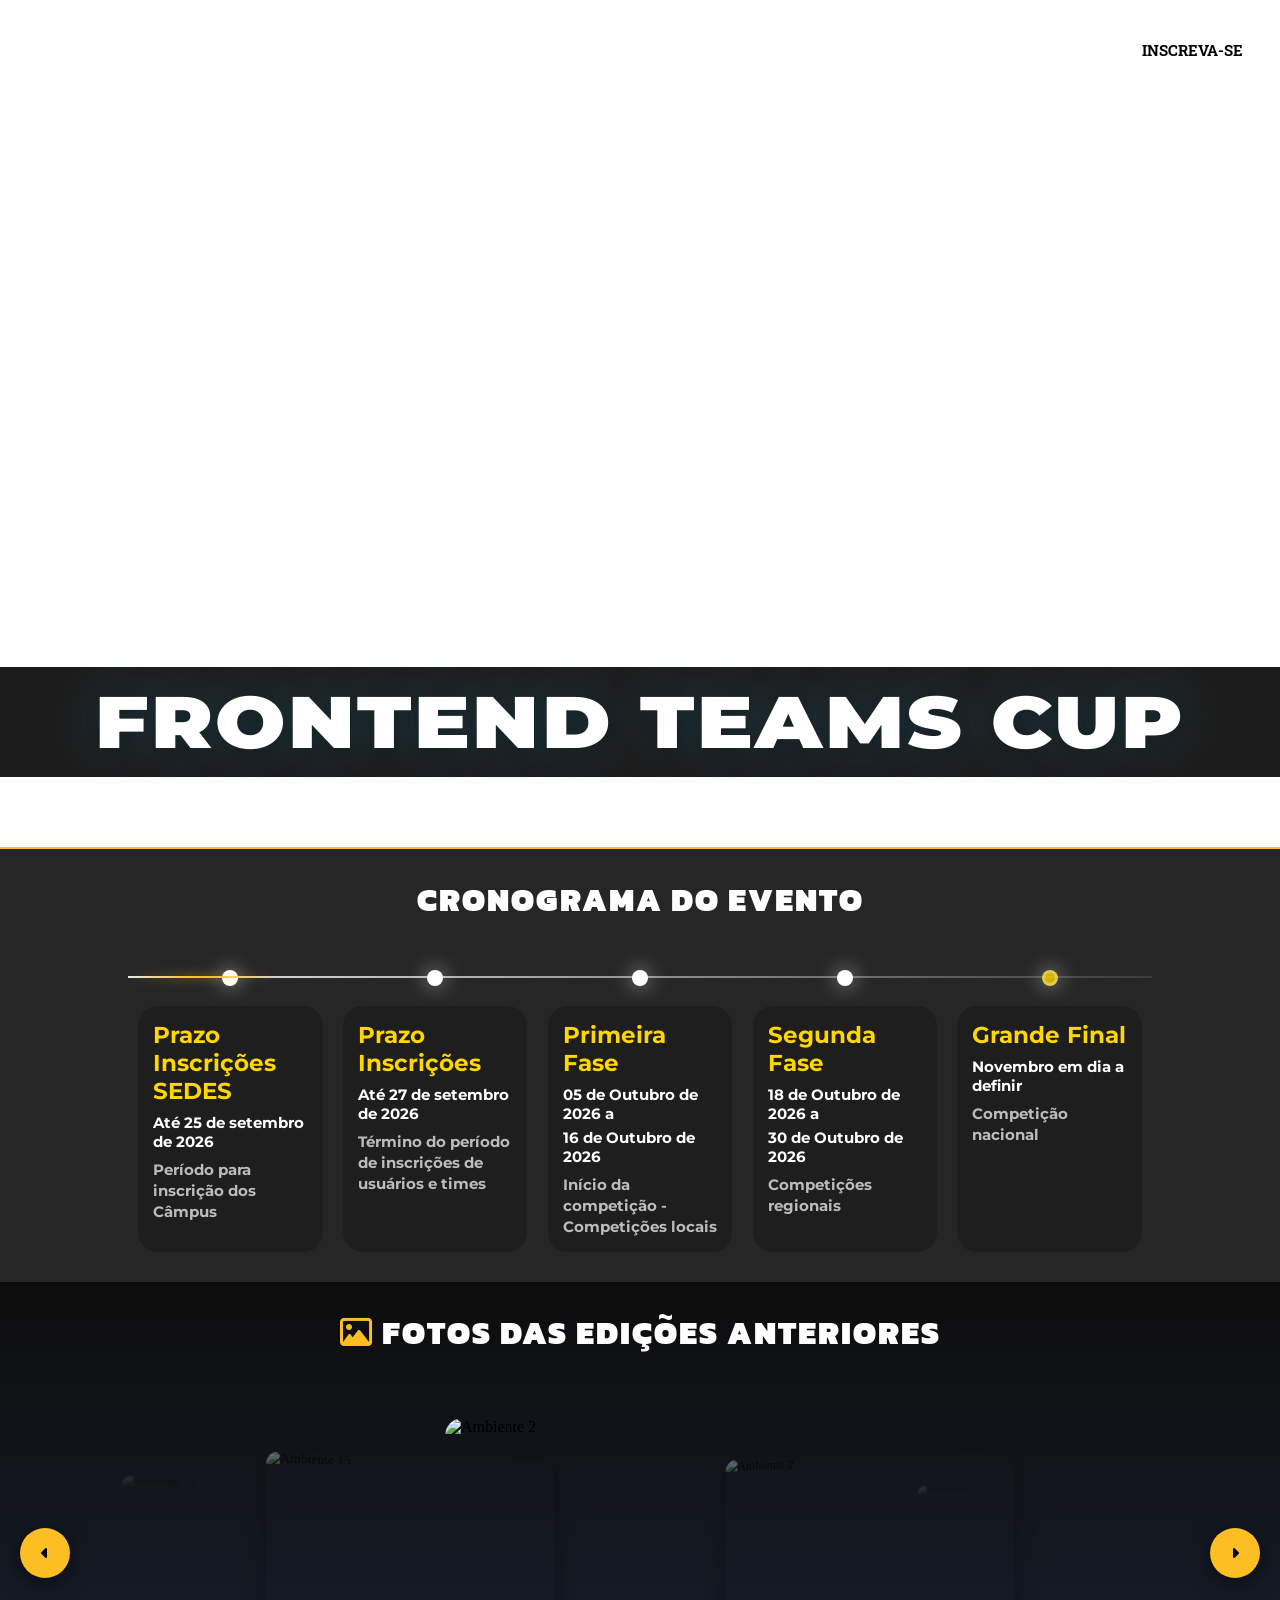
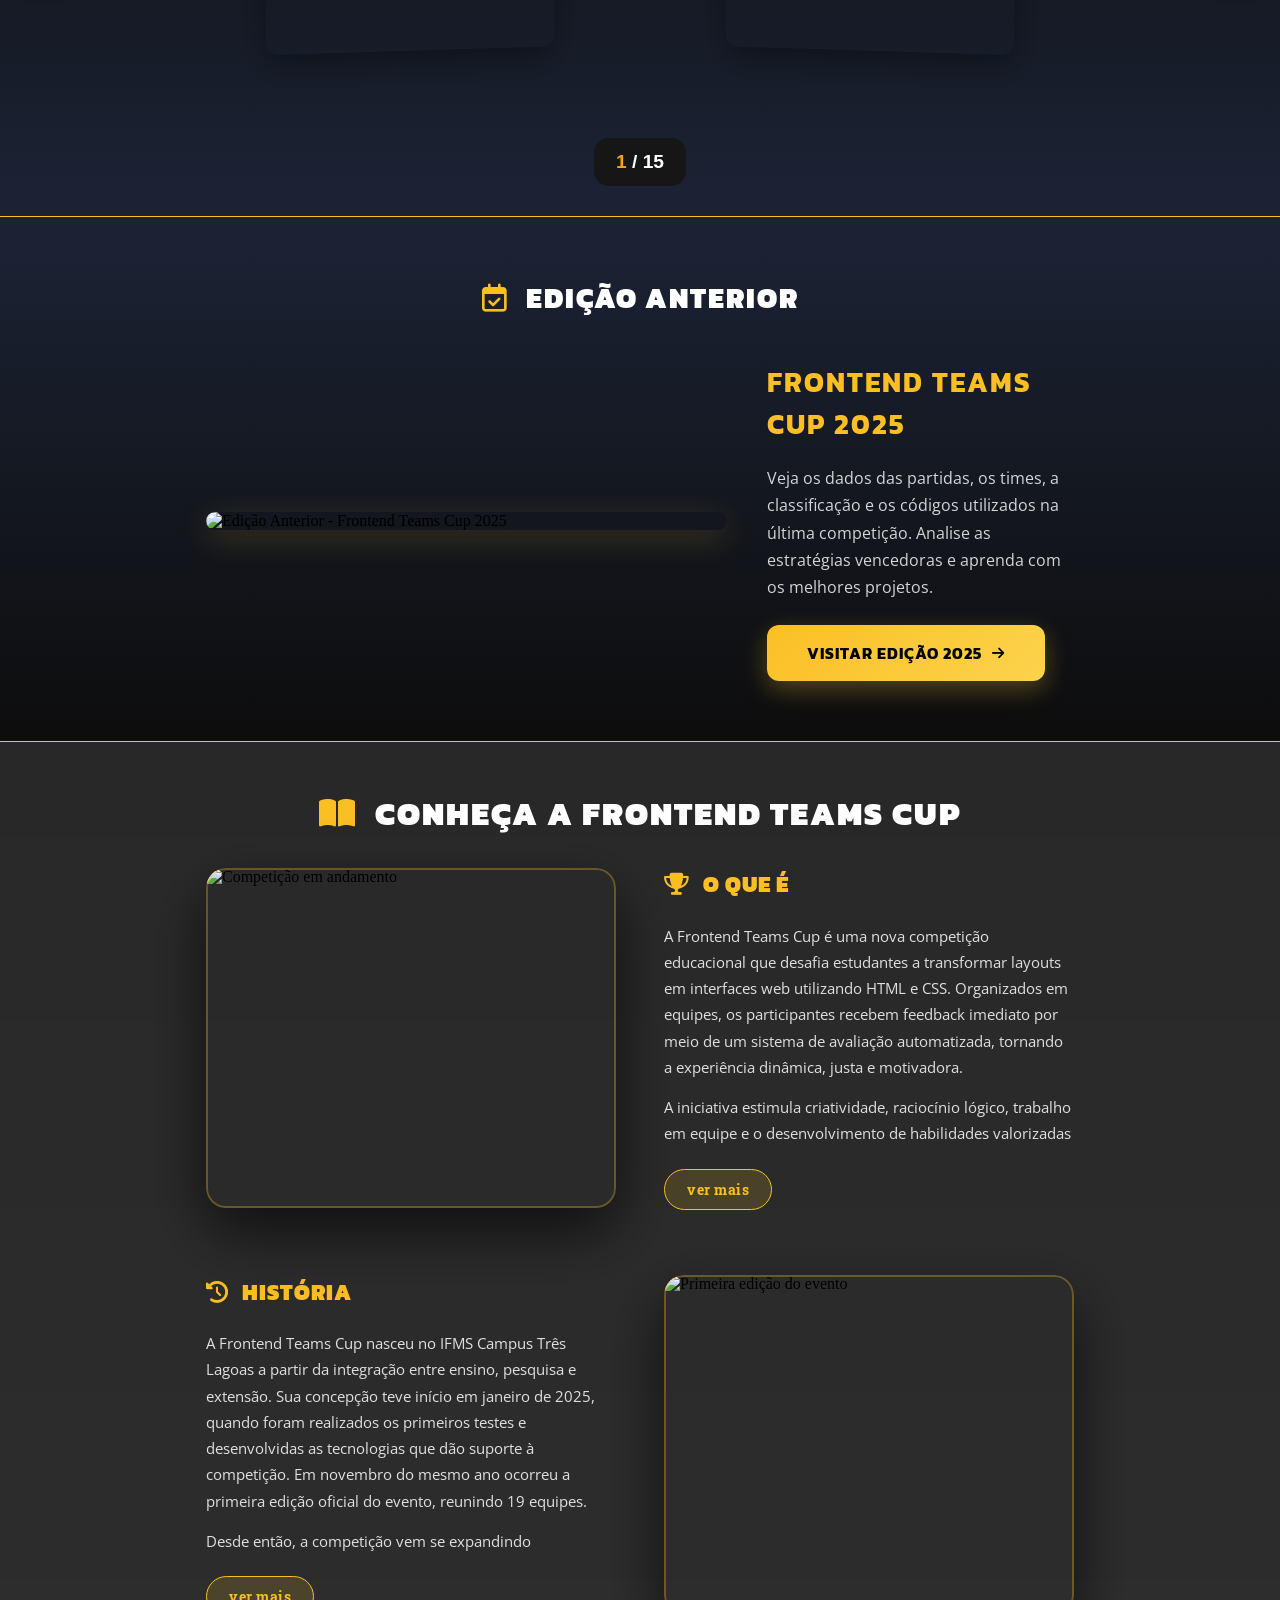
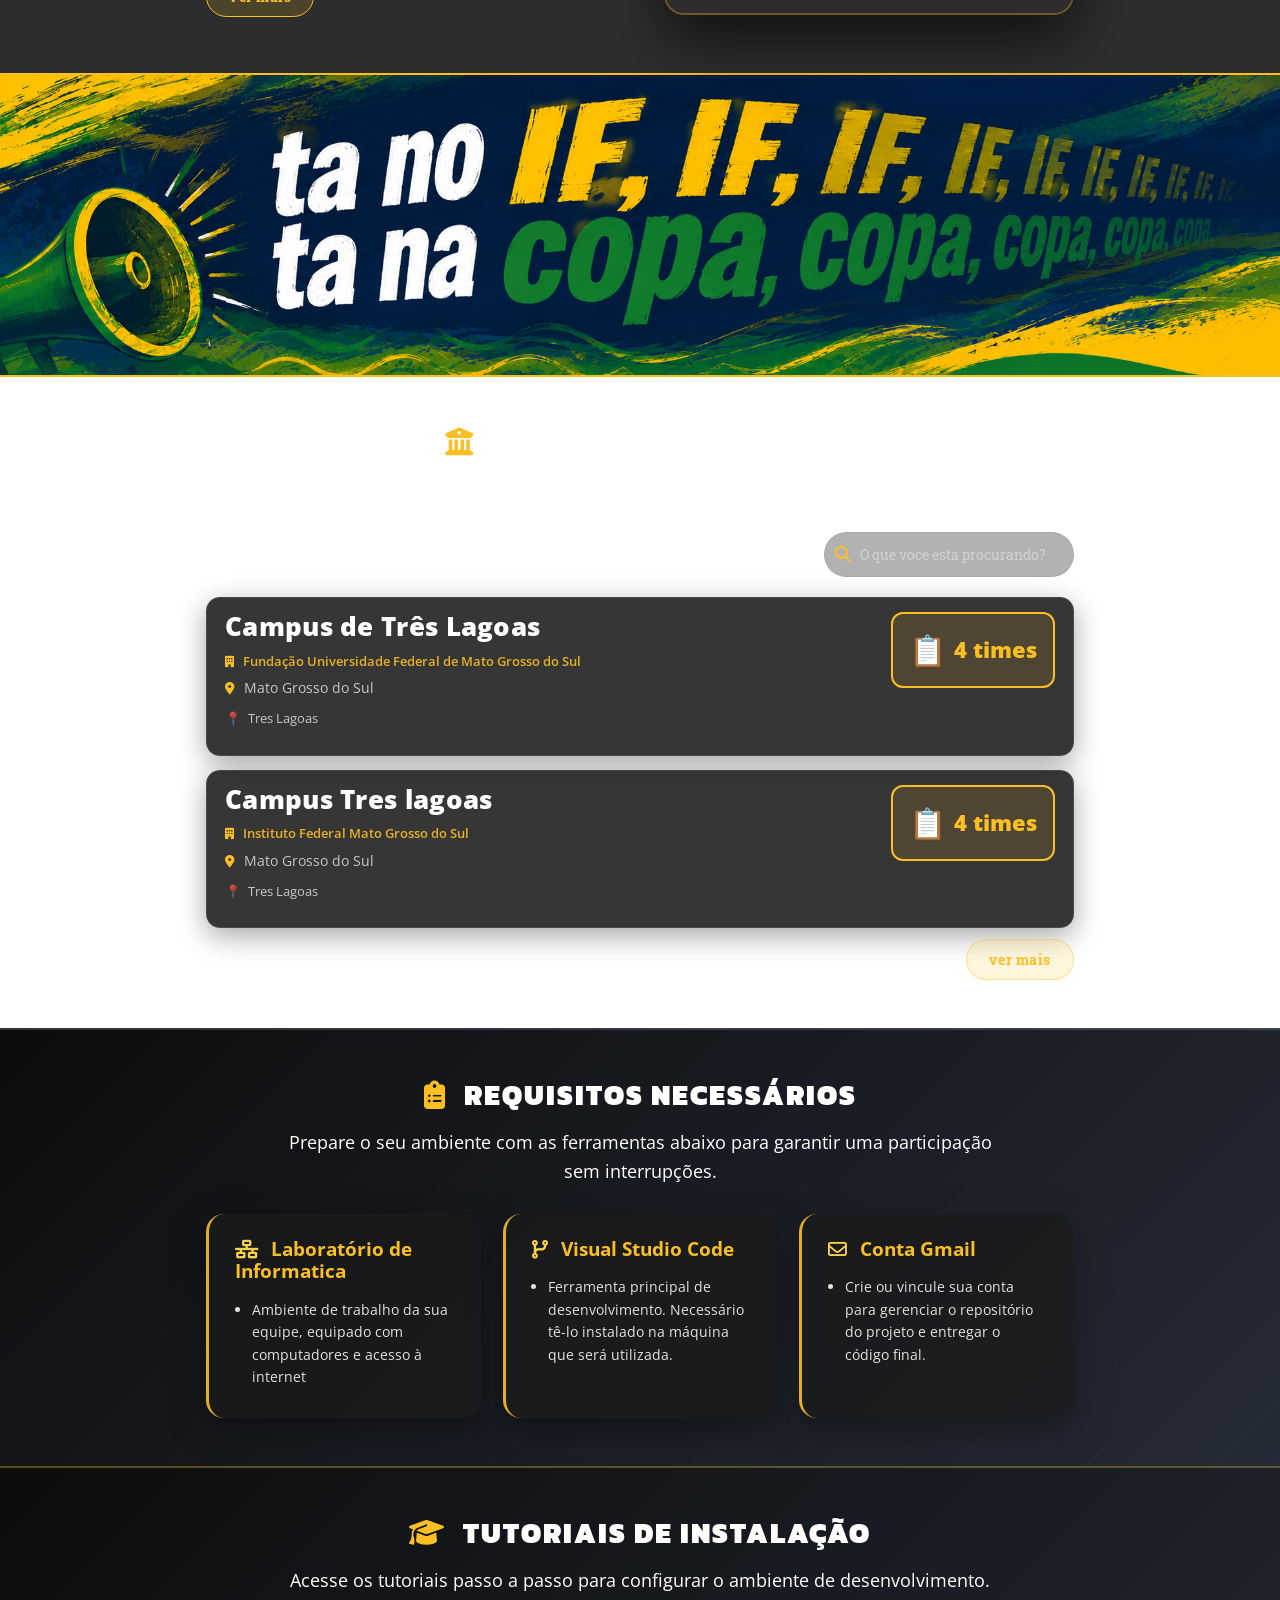
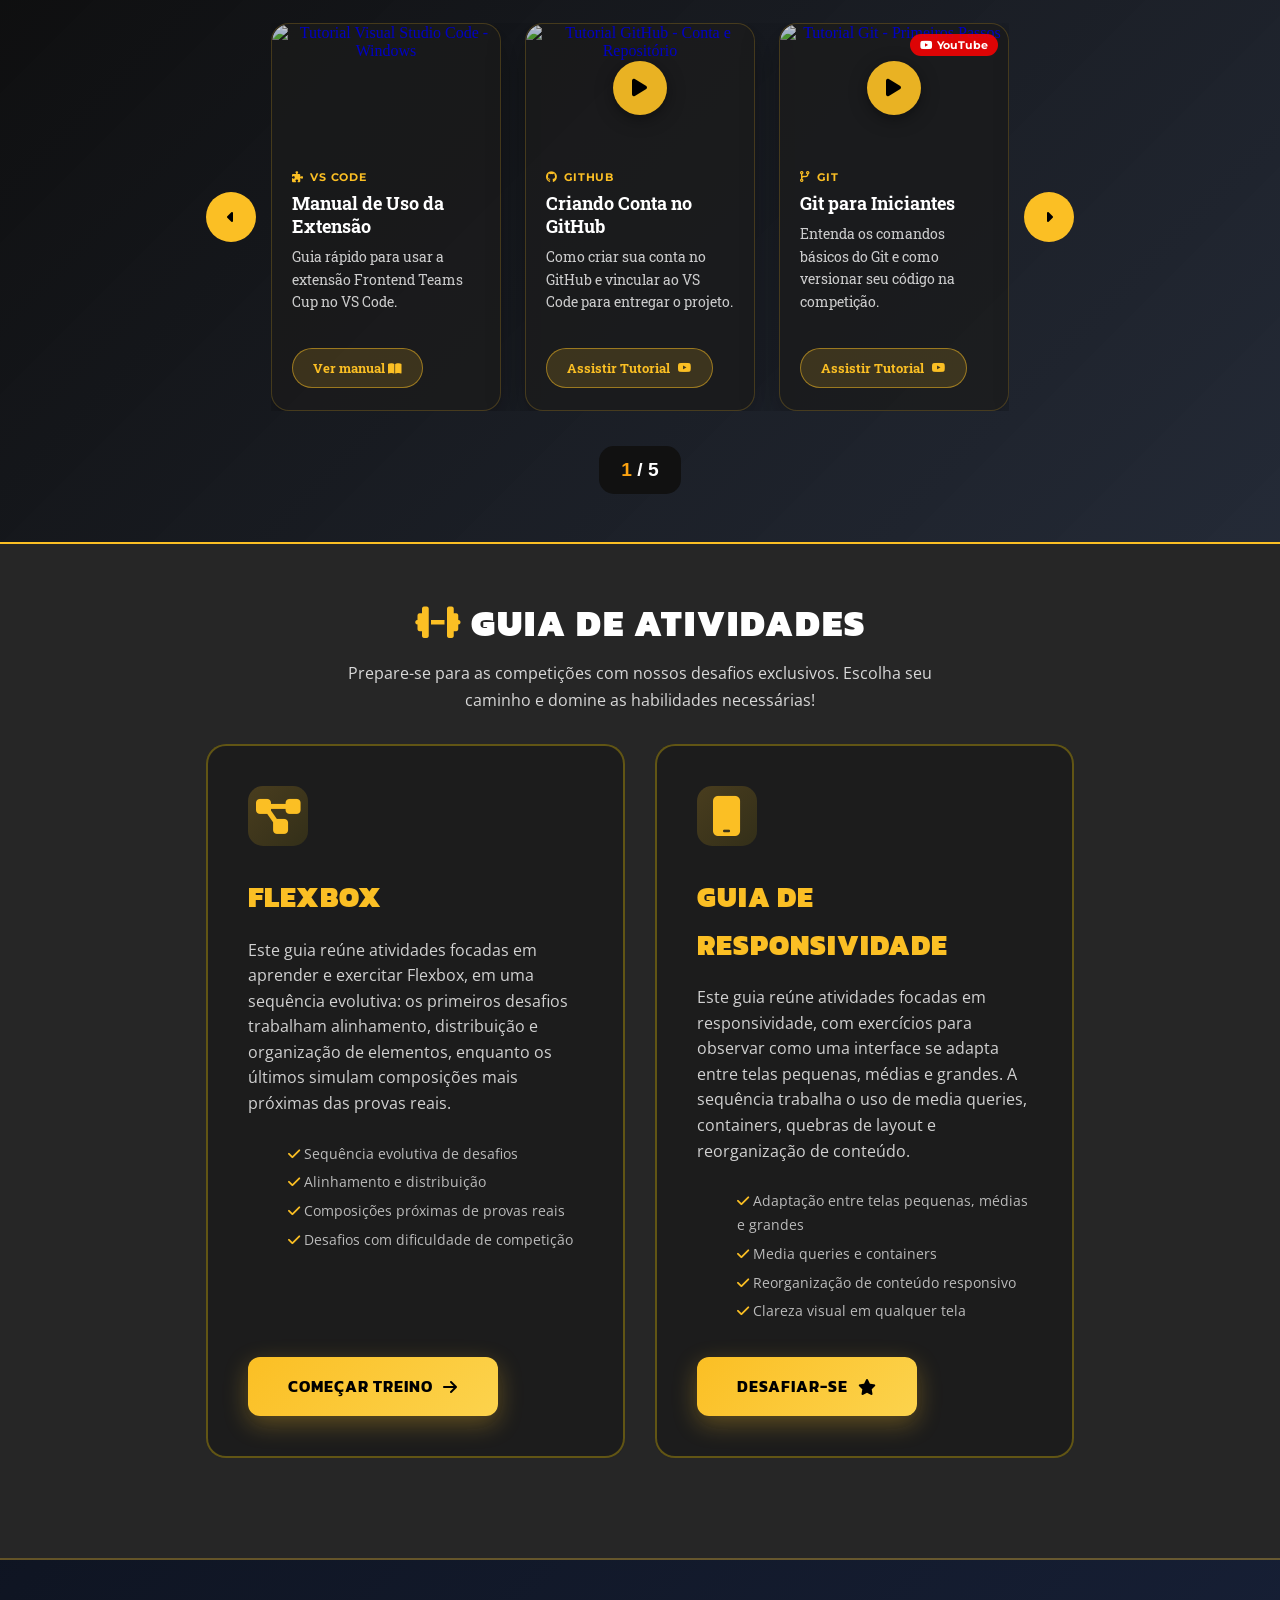
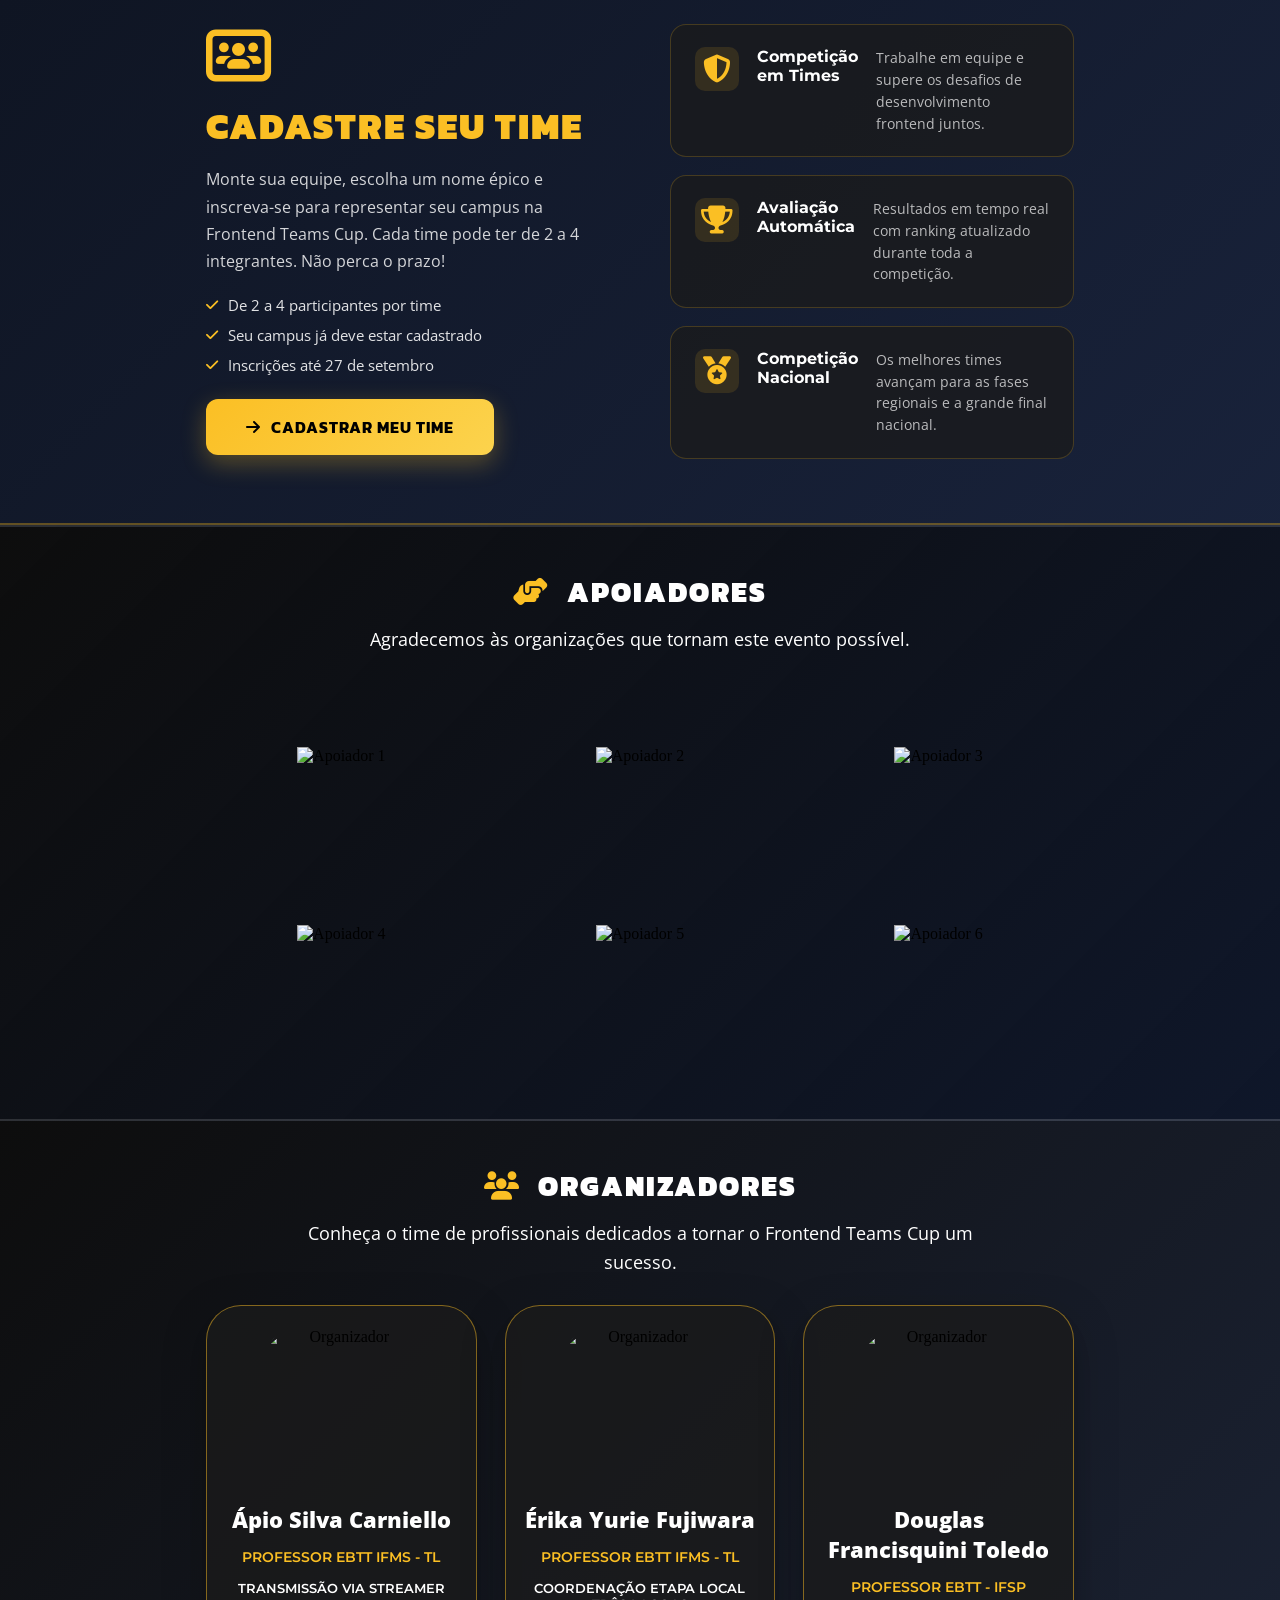
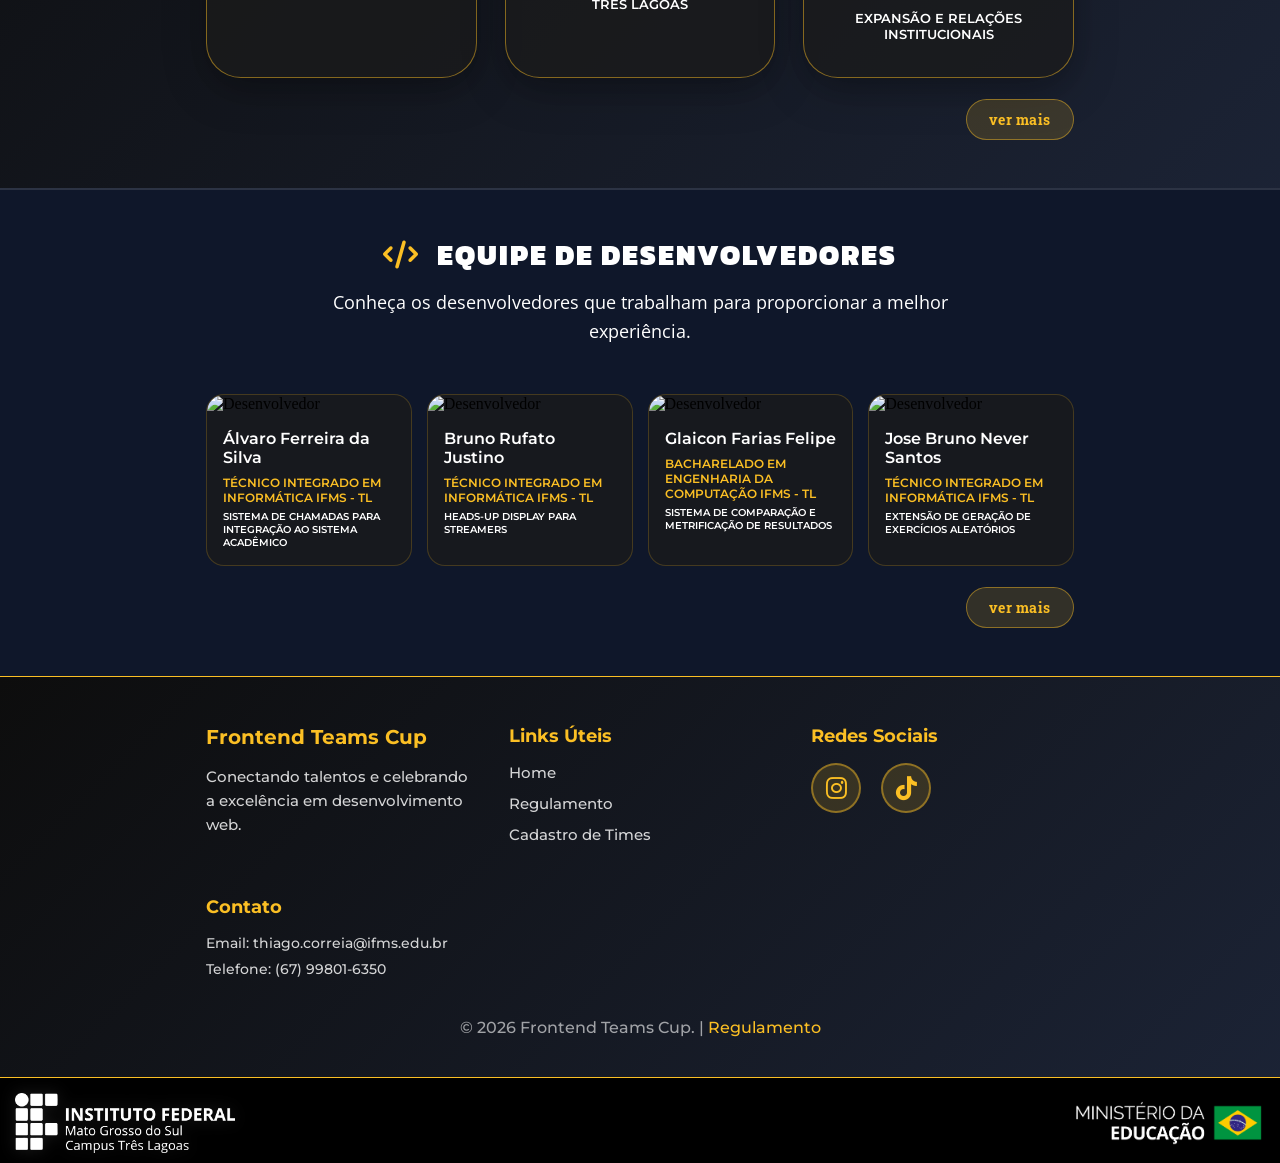
==== commit 19608f31: "alterado a foto da edicao anterior o border top" ====
--- a/index.html
+++ b/index.html
@@ -165,7 +165,7 @@
                 <h2 class="infoSectionTitle"><i class="fa-regular fa-calendar-check"></i> EDIÇÃO ANTERIOR</h2>
                 <div class="previousEditionContainer">
                     <div class="previousEditionImage">
-                        <img src="https://i.imgur.com/y8rIVcx.png" alt="Edição Anterior - Frontend Teams Cup 2025">
+                        <img src="https://i.imgur.com/pH0Qxq9.jpeg" alt="Edição Anterior - Frontend Teams Cup 2025">
                     </div>
                     <div class="previousEditionContent">
                         <h3 class="previousEditionYear">Frontend Teams Cup 2025</h3>
--- a/style.css
+++ b/style.css
@@ -4102,8 +4102,8 @@
   flex-direction: column;
   align-items: center;
   background-size: cover;
-  border-top:solid 2px #3b3b3b4f;
-  border-bottom: solid 1px #fbbf24;;
+  border-top:solid 1px #fbbf24;
+  border-bottom: solid 1px #fbbf24;
   background-position: center;
   background: linear-gradient(0deg, rgba(0, 0, 0, 0.95) 0%, rgba(15, 23, 42, 0.95) 100%);
   padding: 60px 20px;
@@ -4275,7 +4275,7 @@
   }
 
   .previousEditionSection {
-    max-width: 95%;
+    max-width: 90%;
   }
 
   .previousEditionContainer {
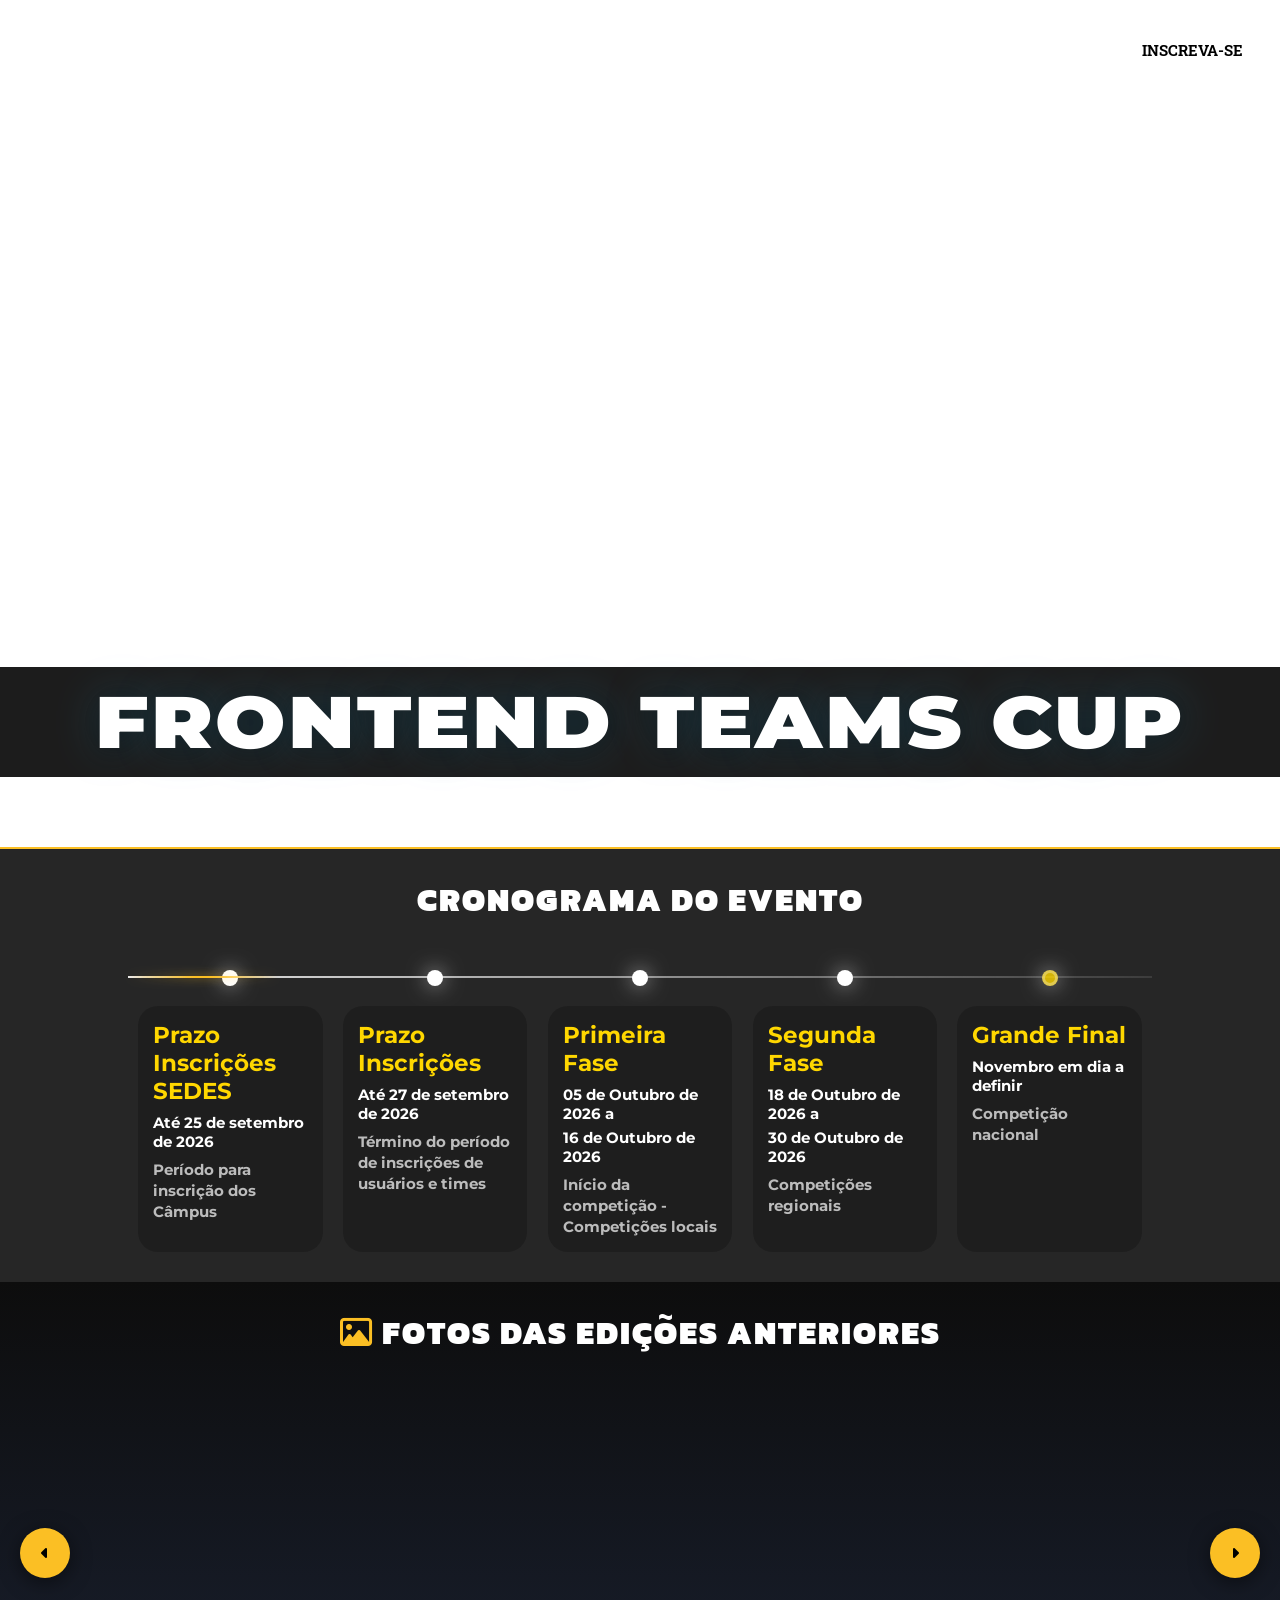
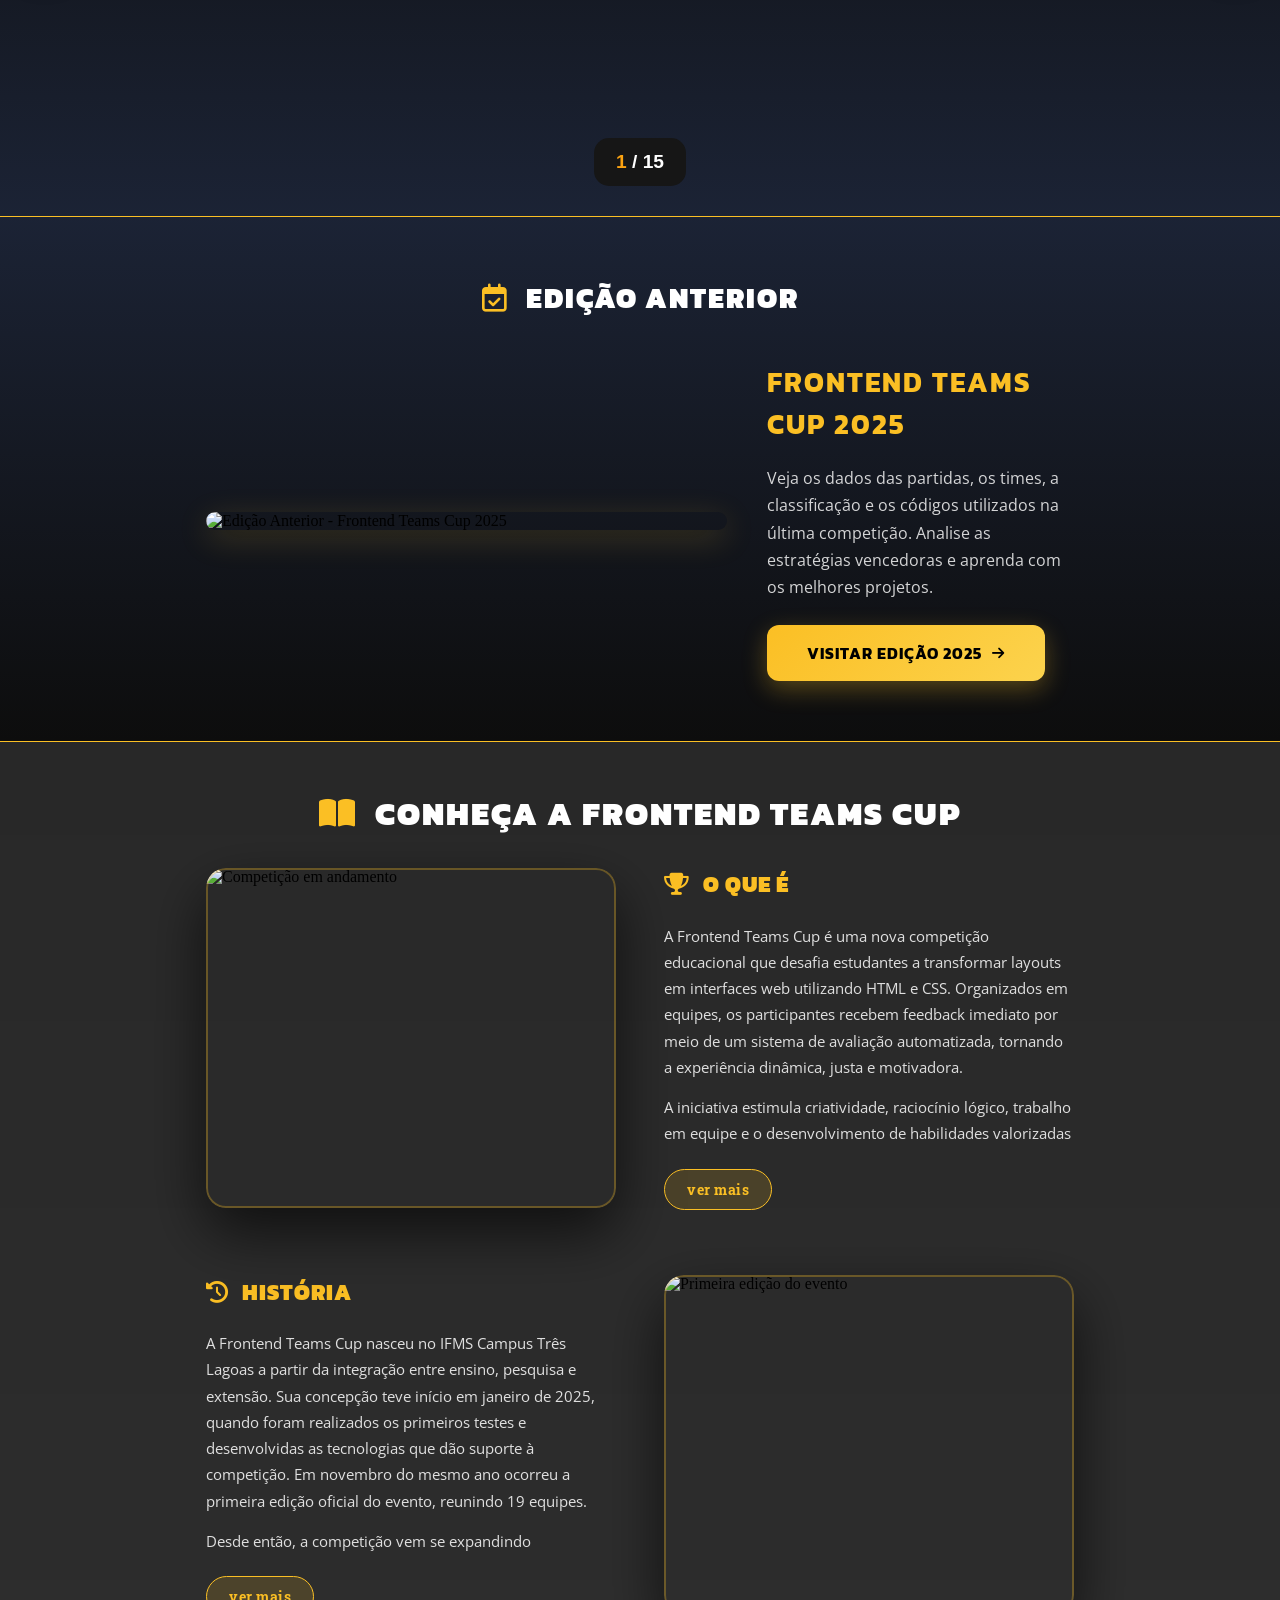
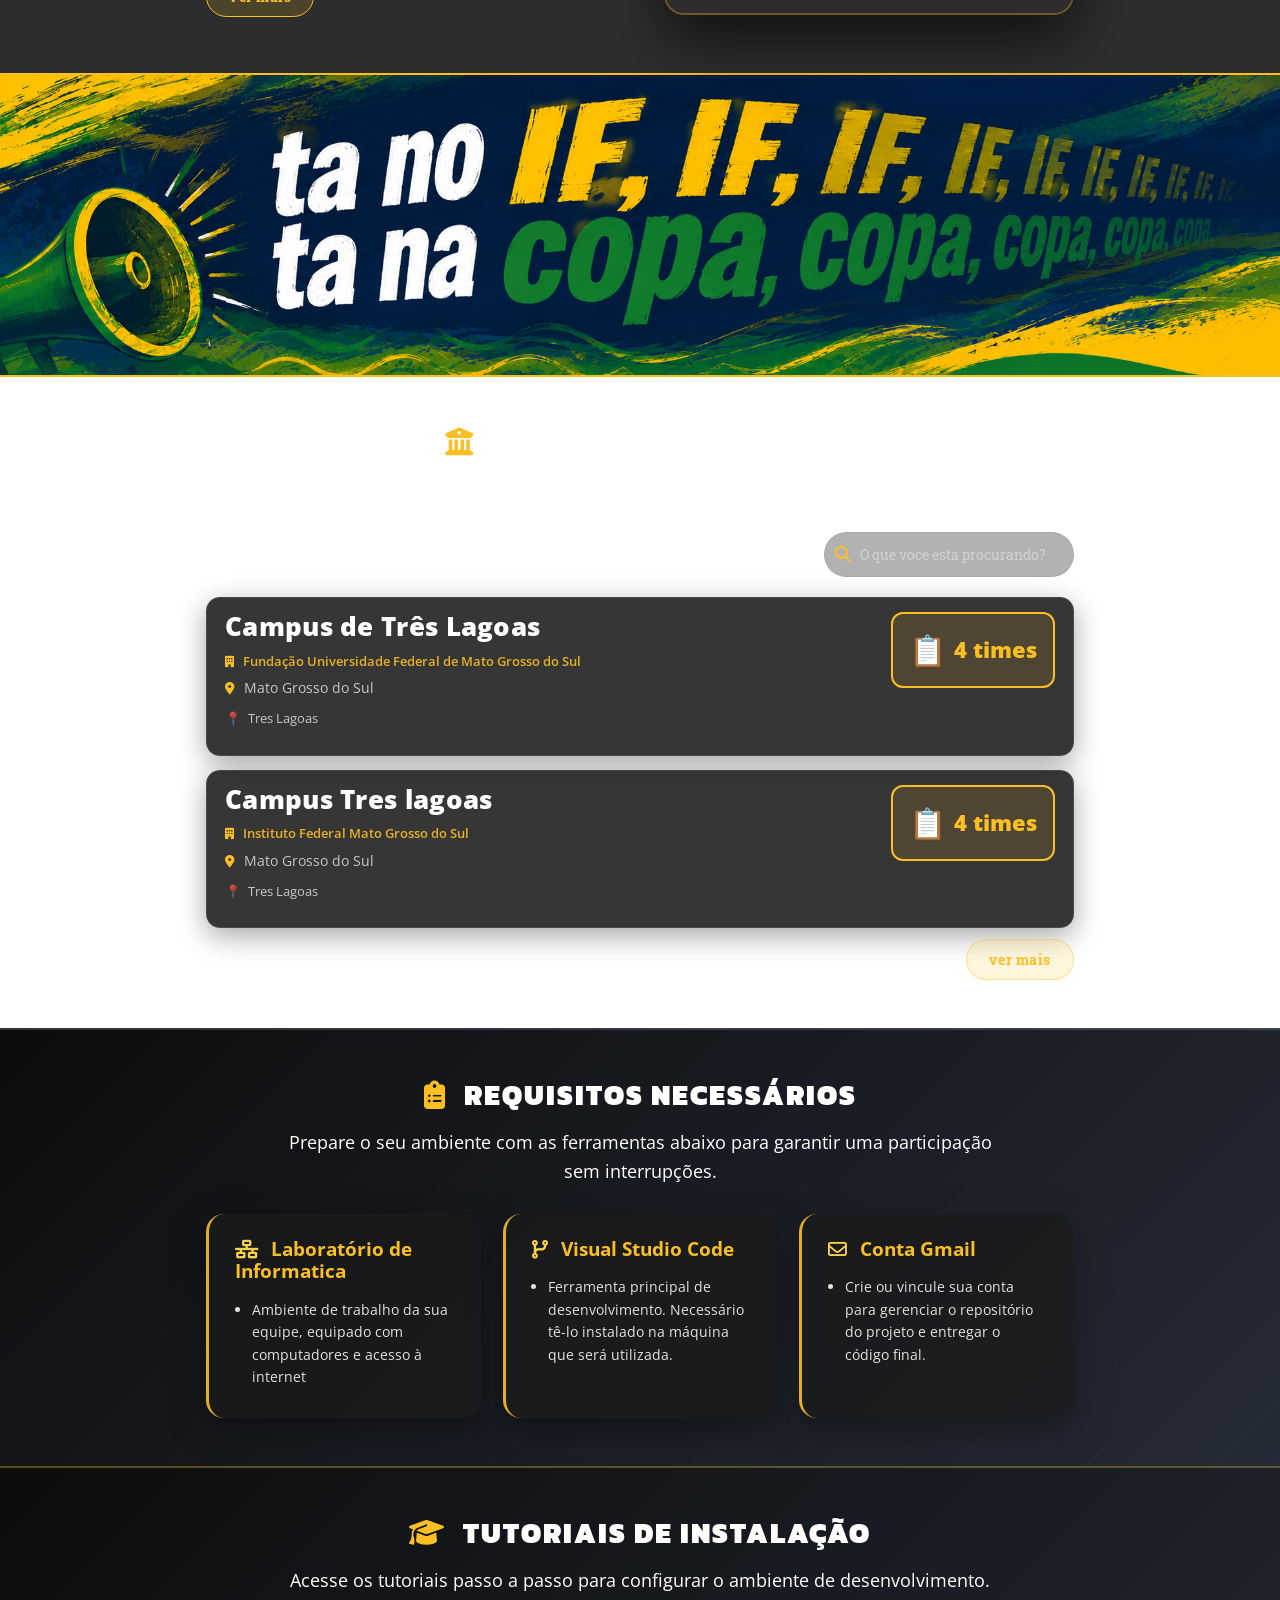
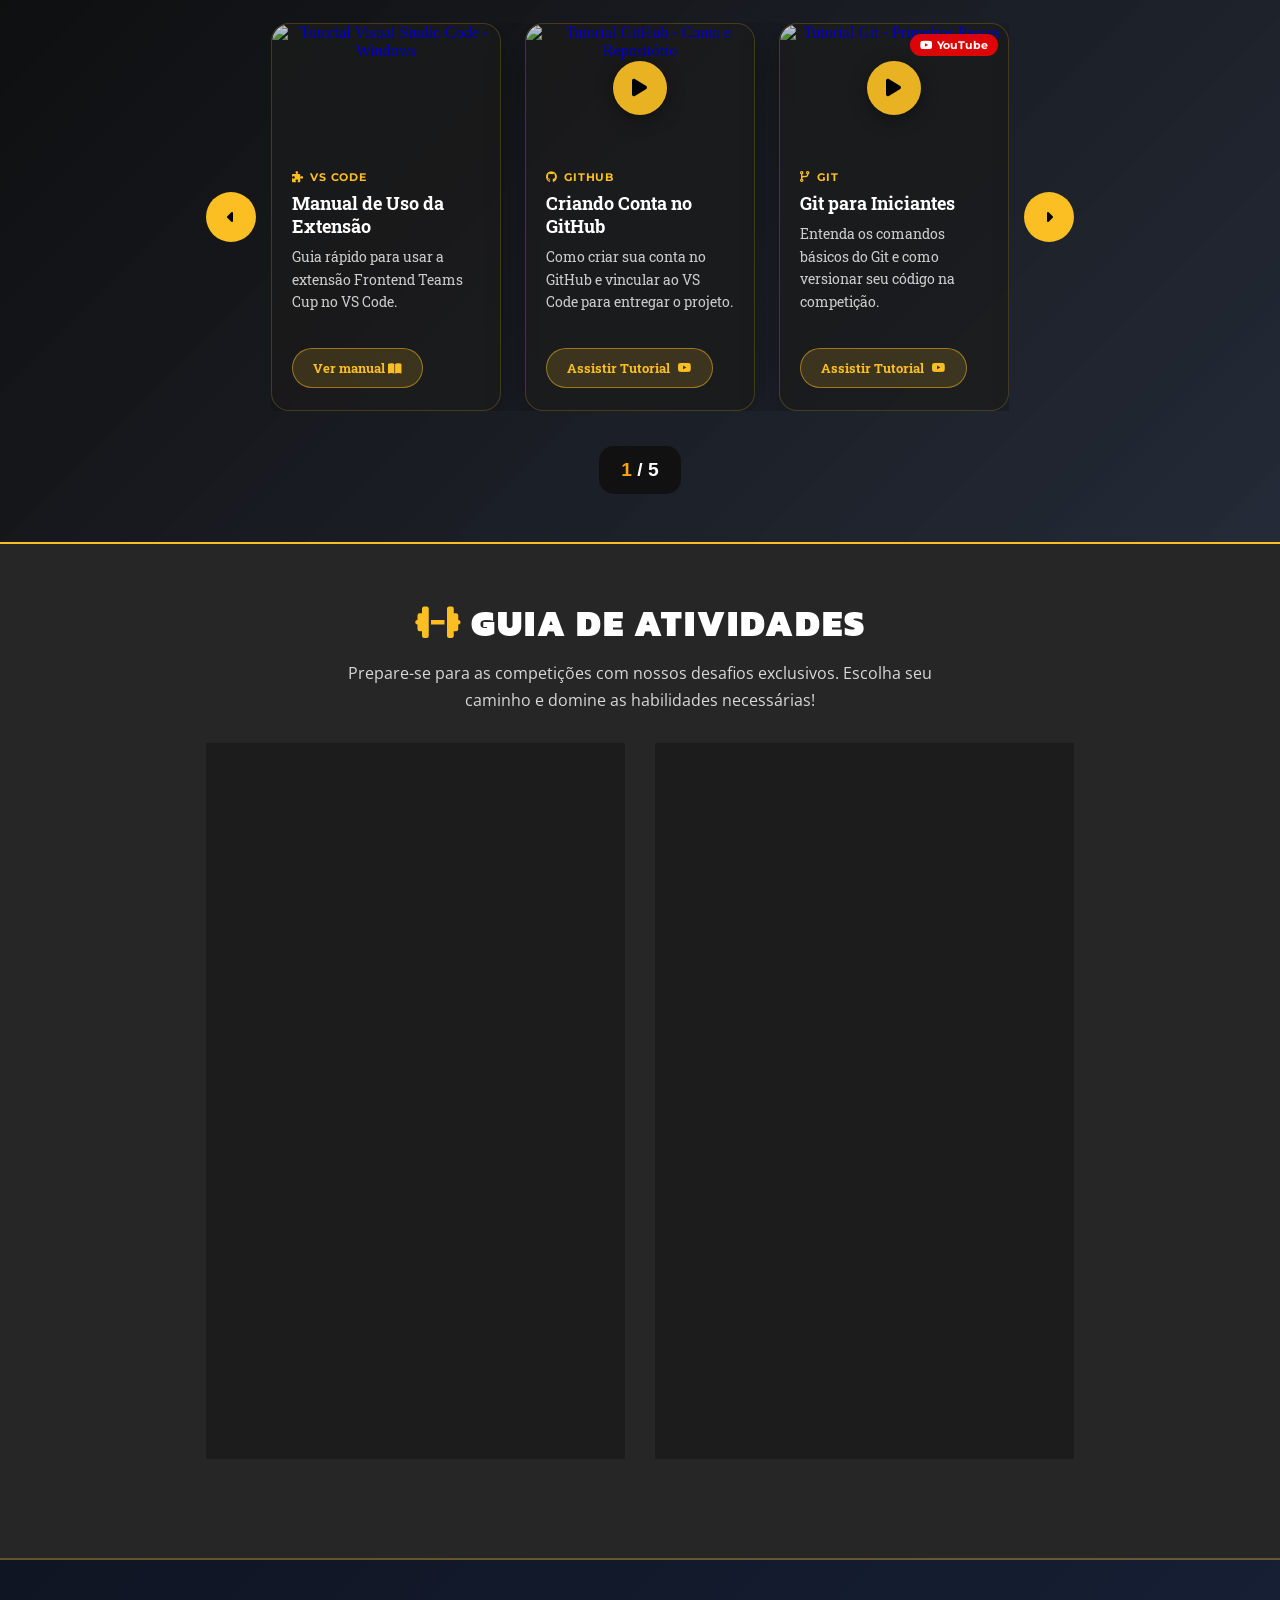
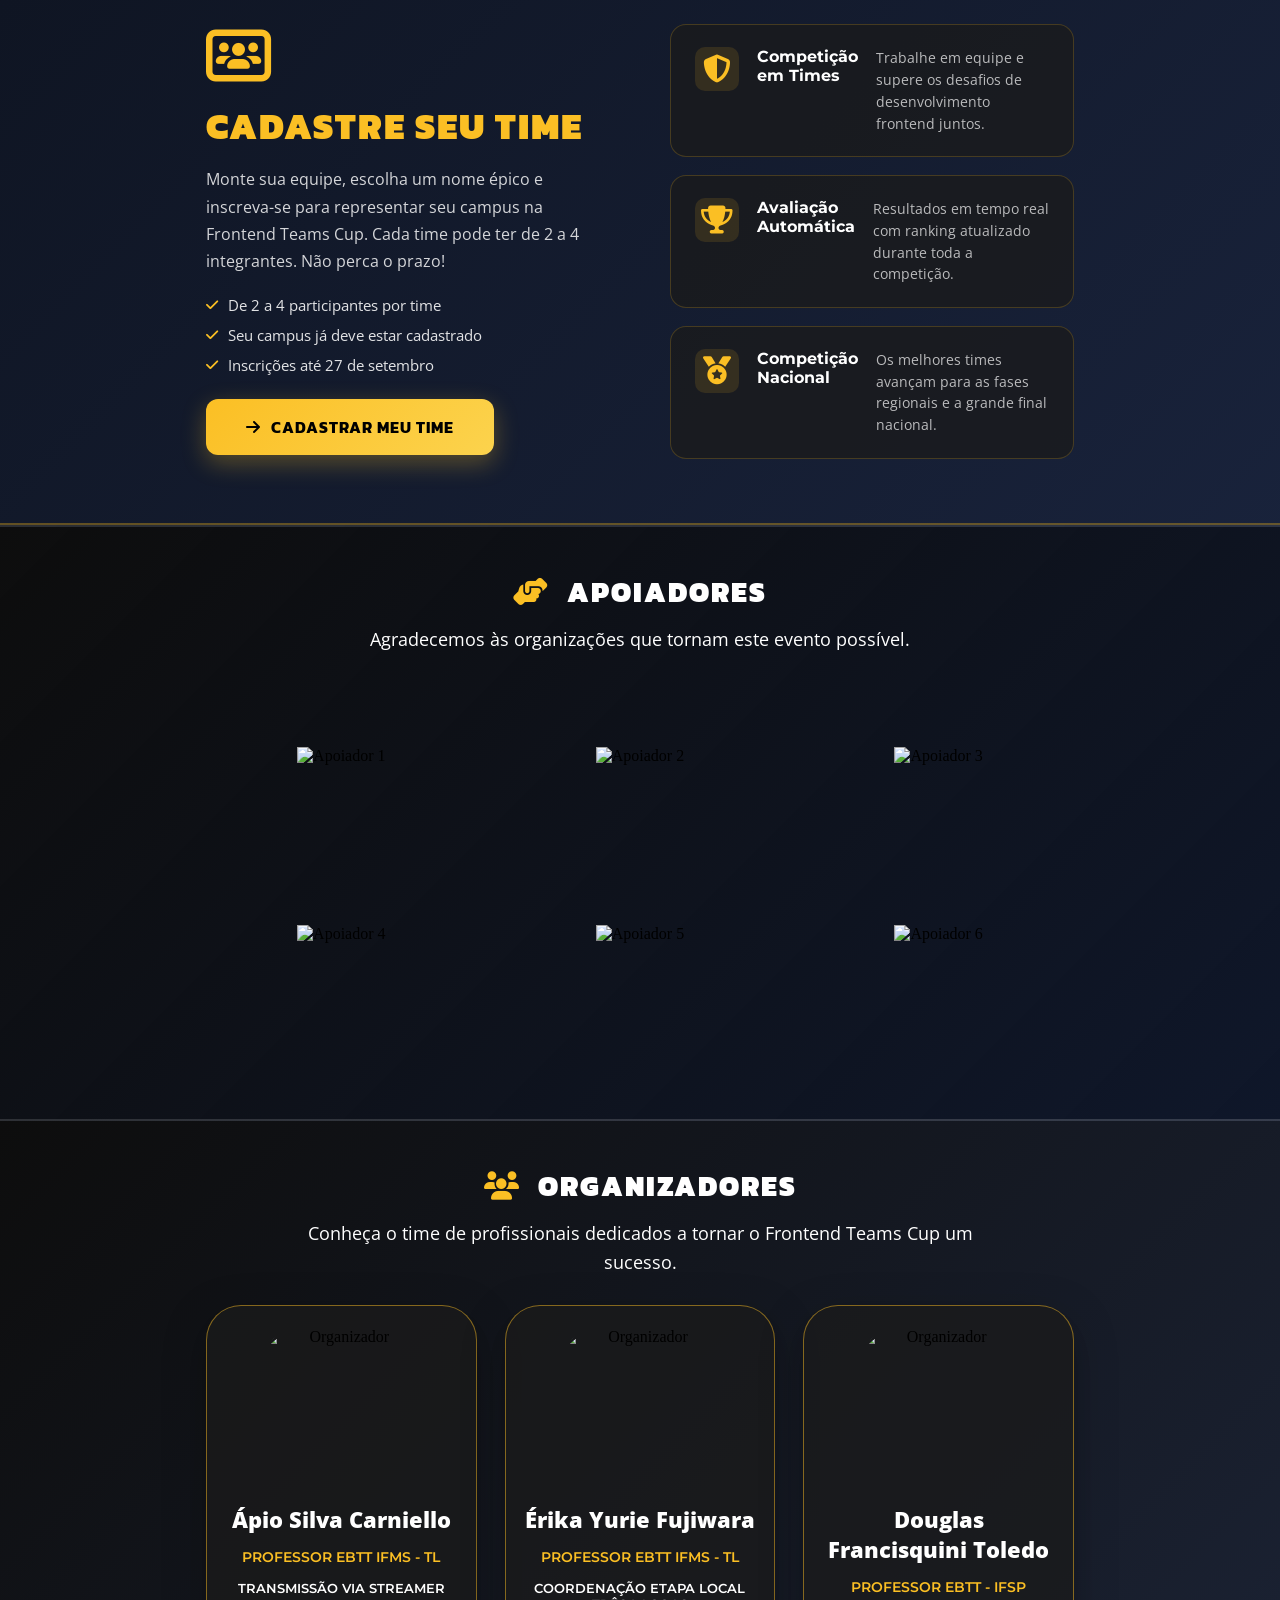
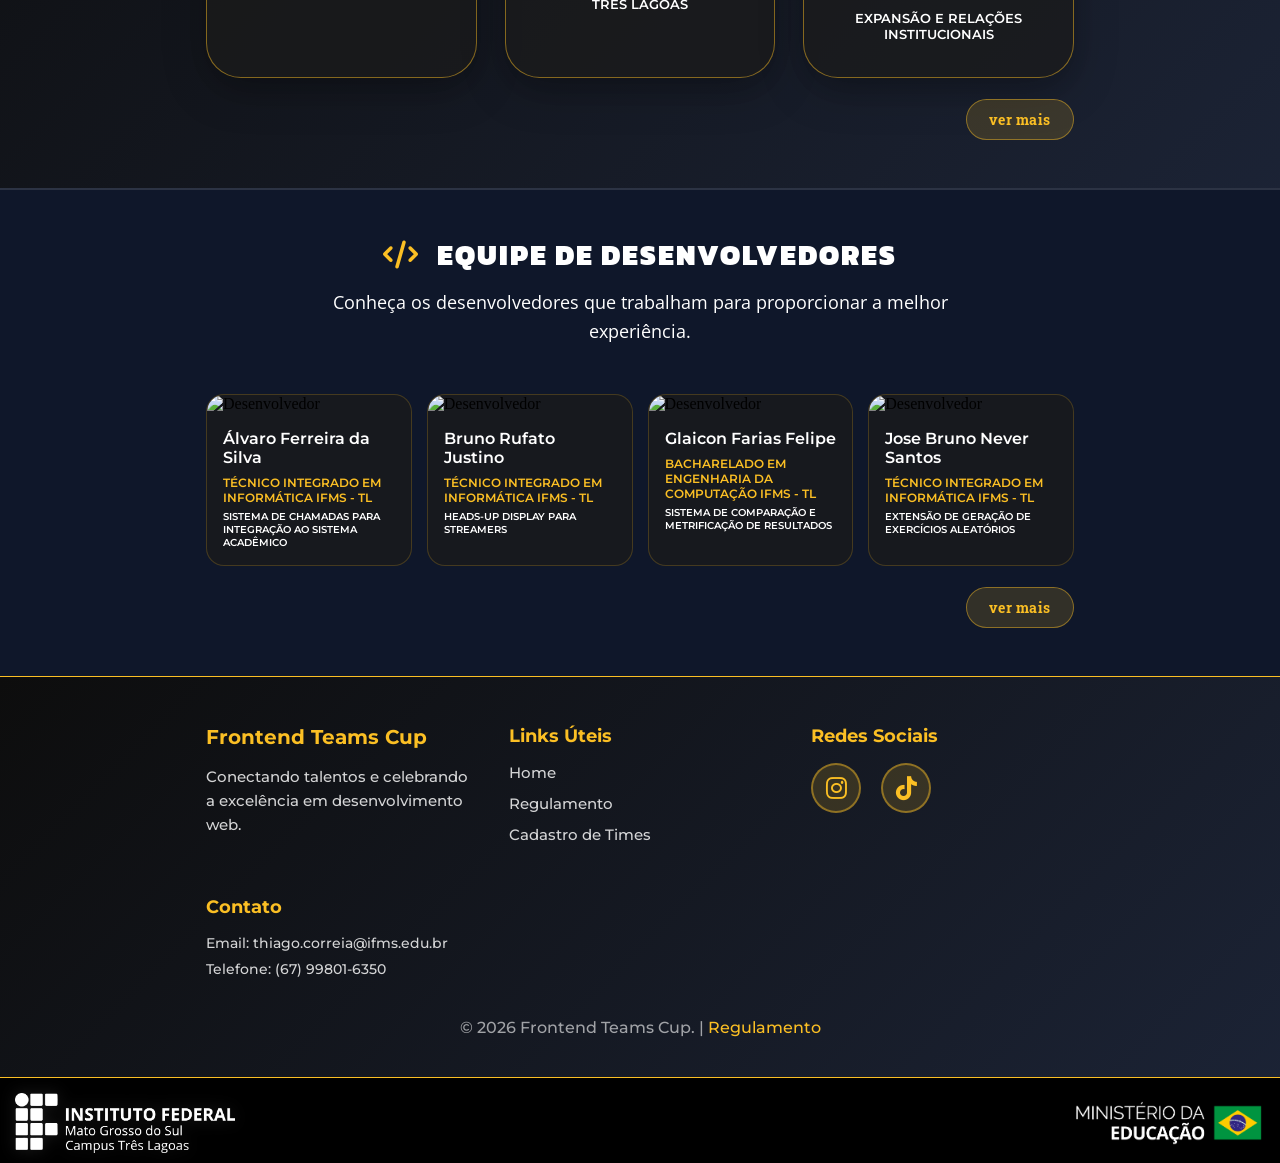
==== commit f4f3a366: "alterado o link para cadastro de times" ====
--- a/index.html
+++ b/index.html
@@ -53,7 +53,7 @@
                     <h1>FRONTEND <span>TEAMS CUP</span></h1>
                 </div>
             <div class="rightHeader">
-                <a href="cadastro.html" class="meubtn" id="btnInscrever"><b>INSCREVA-SE</b></a>
+                <a href="https://frontendteamscup.com.br/inscricao/" class="meubtn" id="btnInscrever"><b>INSCREVA-SE</b></a>
             </div>
         </div>
         <div class="main">
@@ -599,7 +599,7 @@
                         <li><i class="fa-solid fa-check"></i> Seu campus já deve estar cadastrado</li>
                         <li><i class="fa-solid fa-check"></i> Inscrições até 27 de setembro</li>
                     </ul>
-                    <a href="cadastroTimes.html" class="cadastroTimesButton">
+                    <a href="https://frontendteamscup.com.br/inscricao/" class="cadastroTimesButton">
                         <i class="fa-solid fa-arrow-right"></i> Cadastrar Meu Time
                     </a>
                 </div>
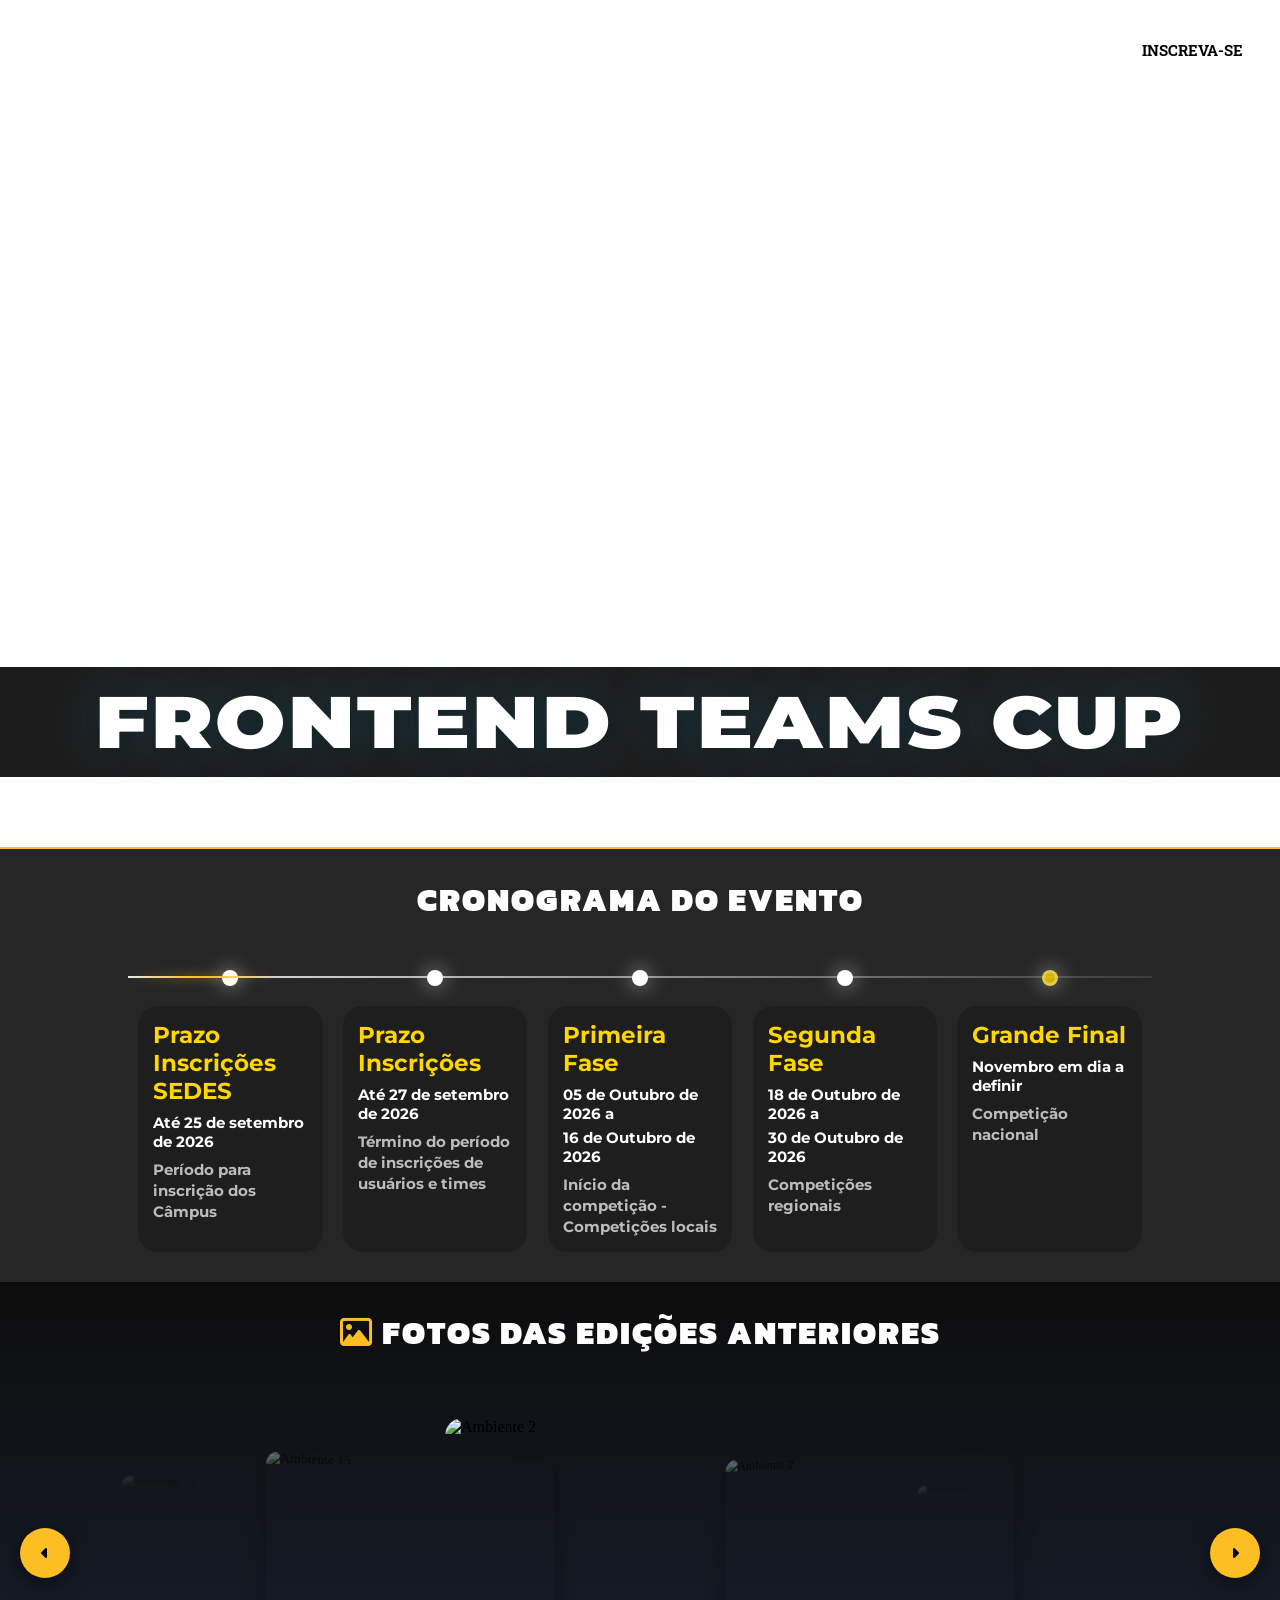
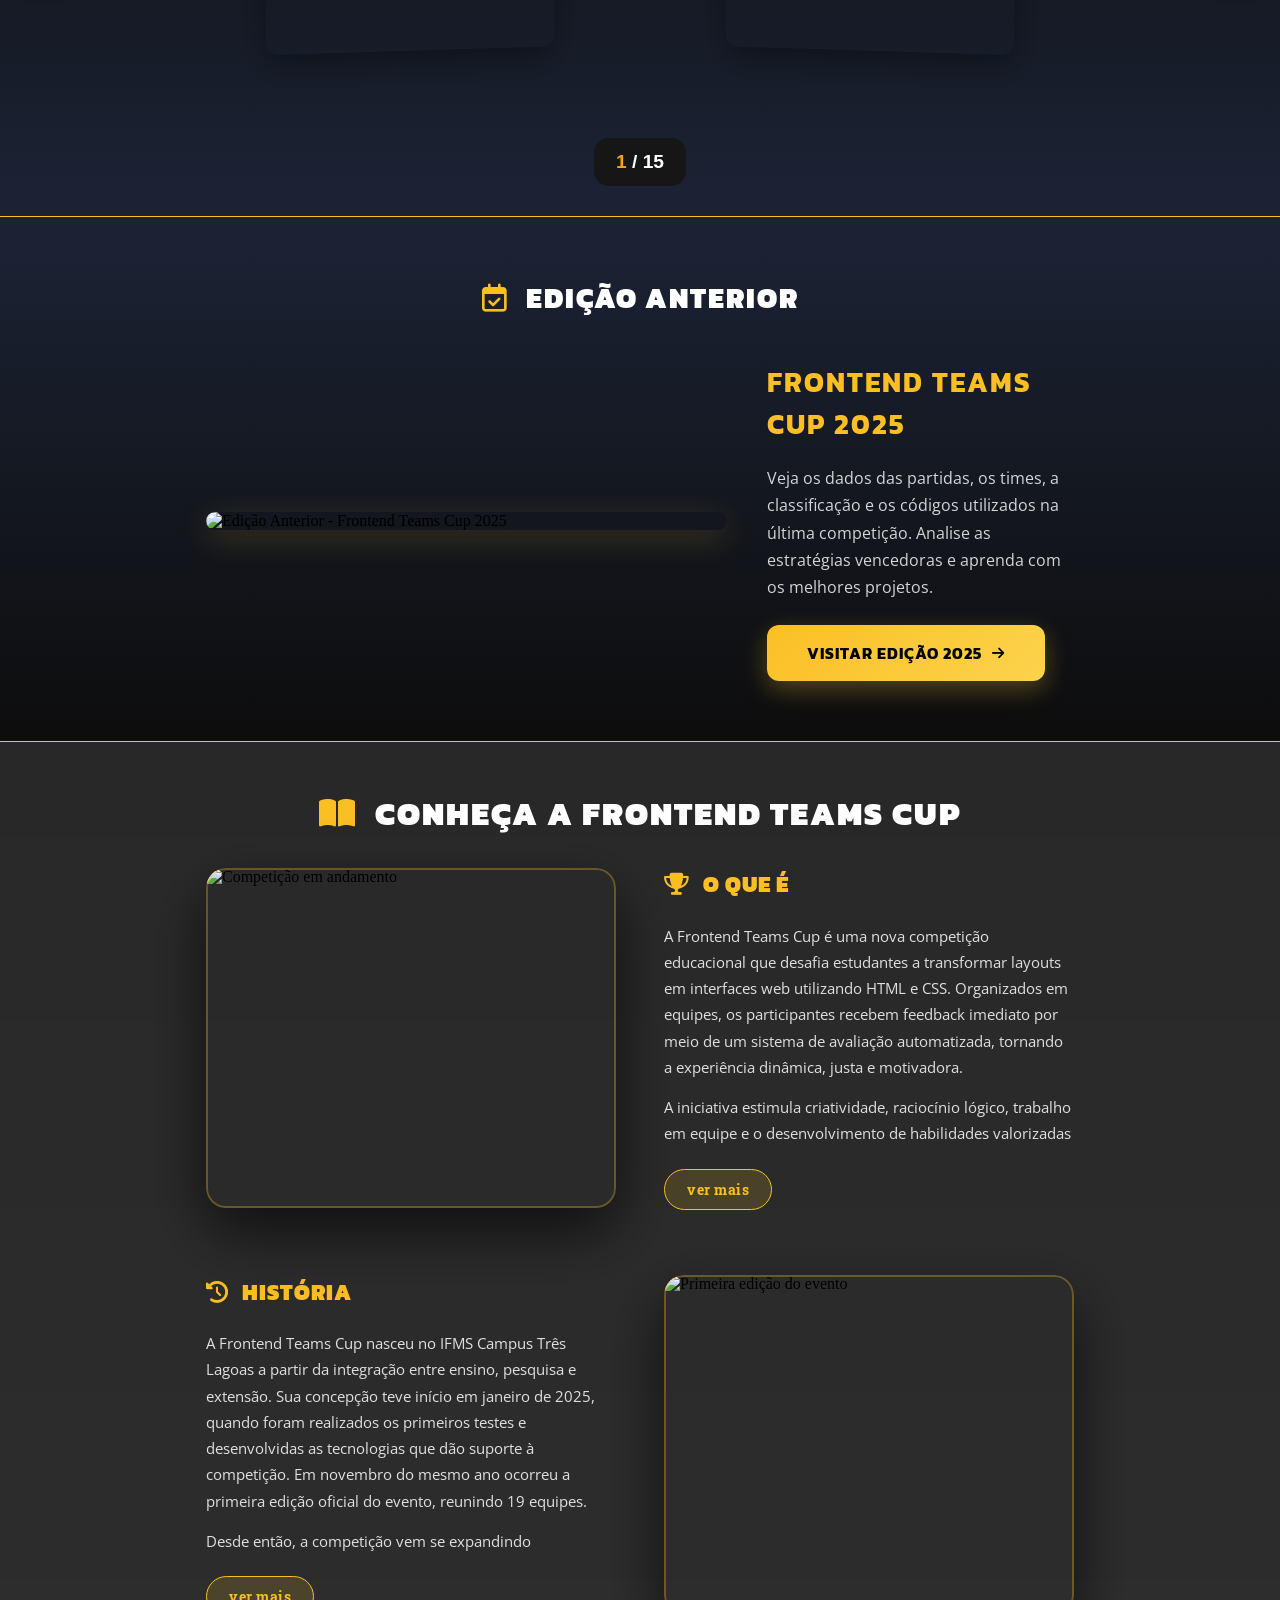
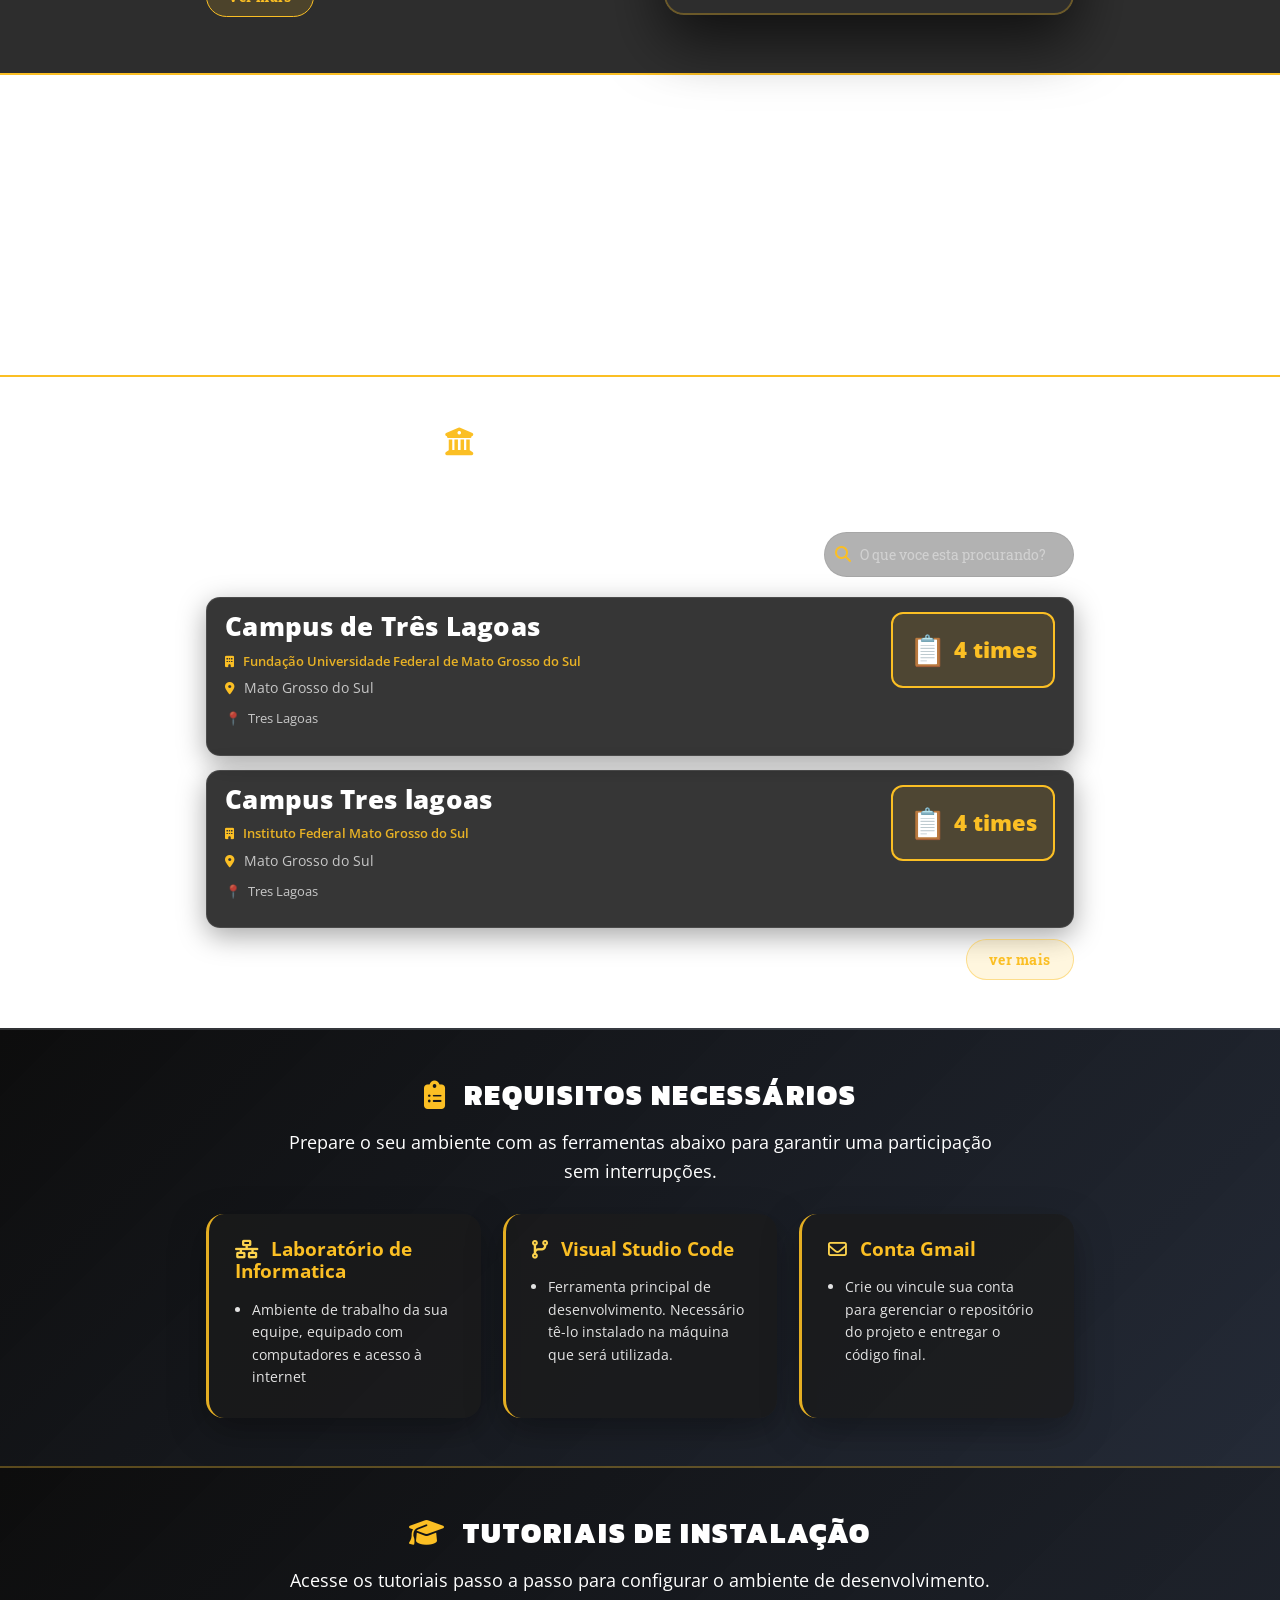
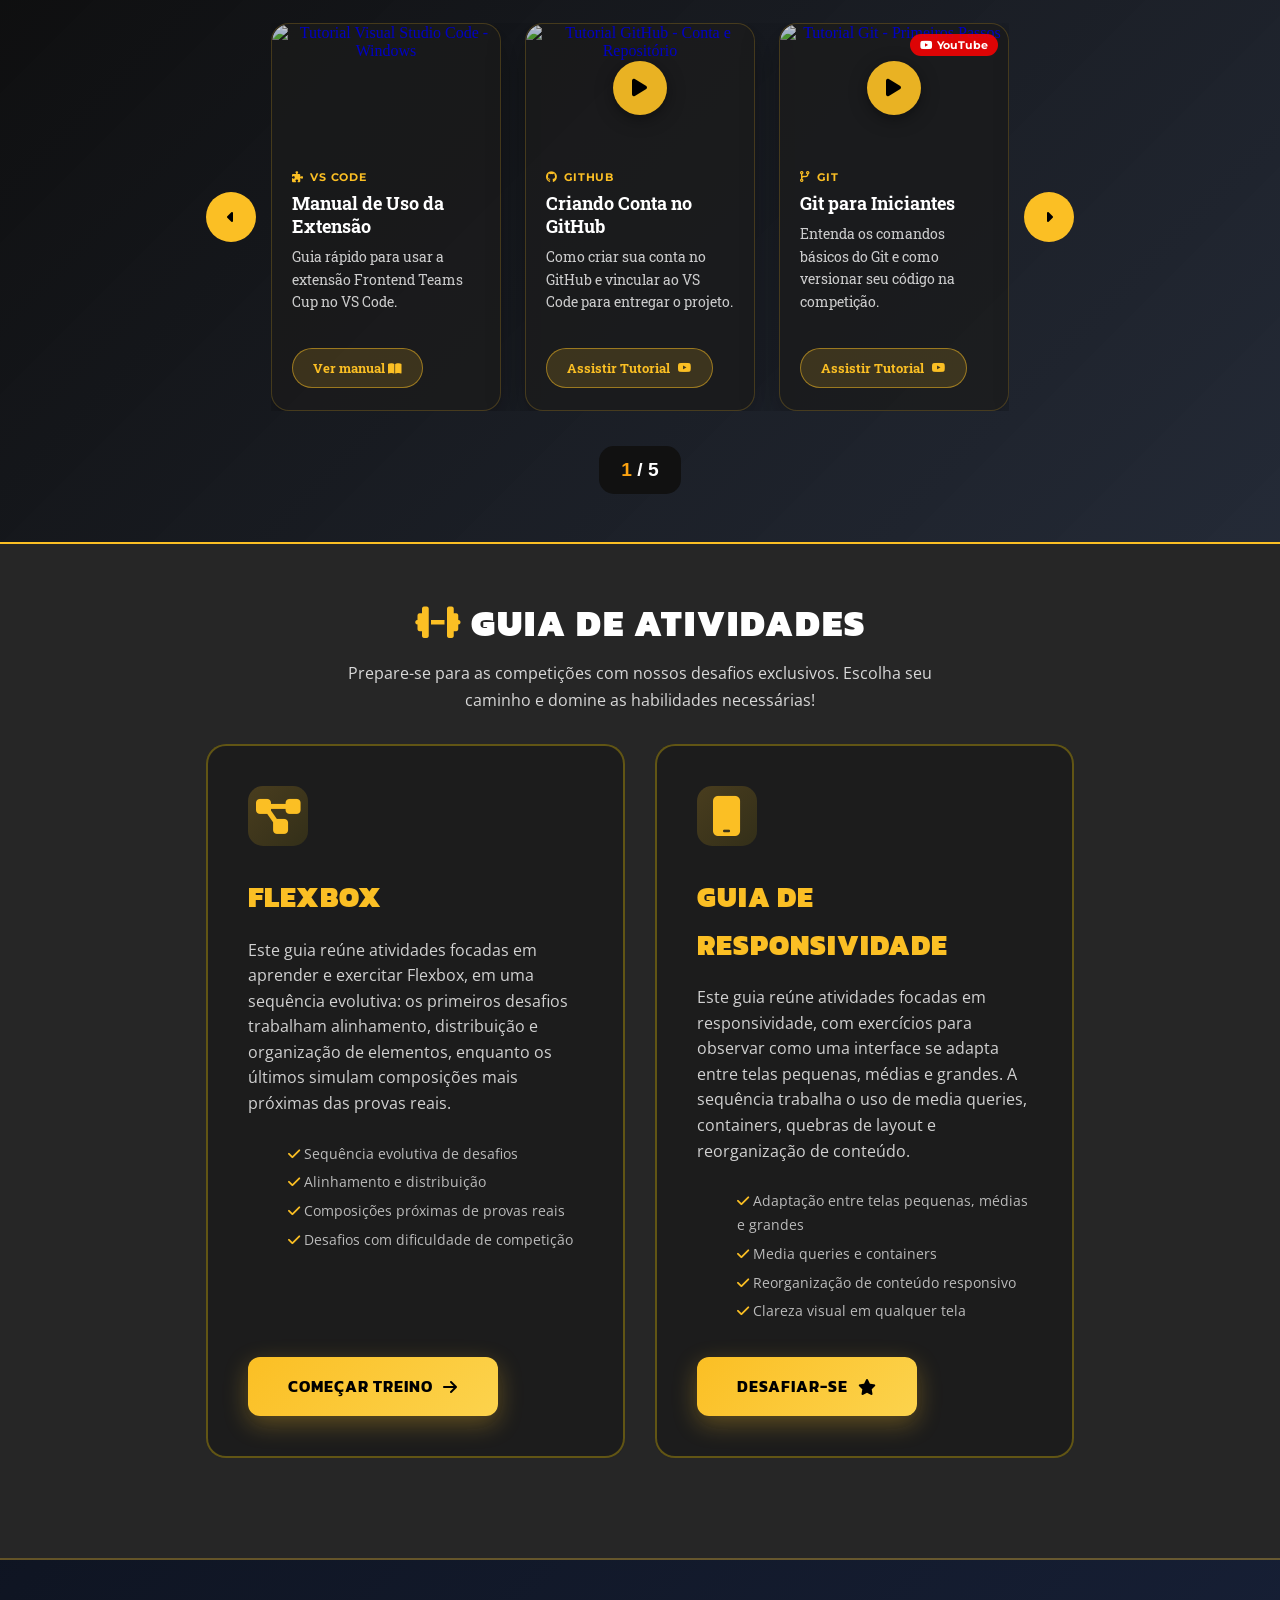
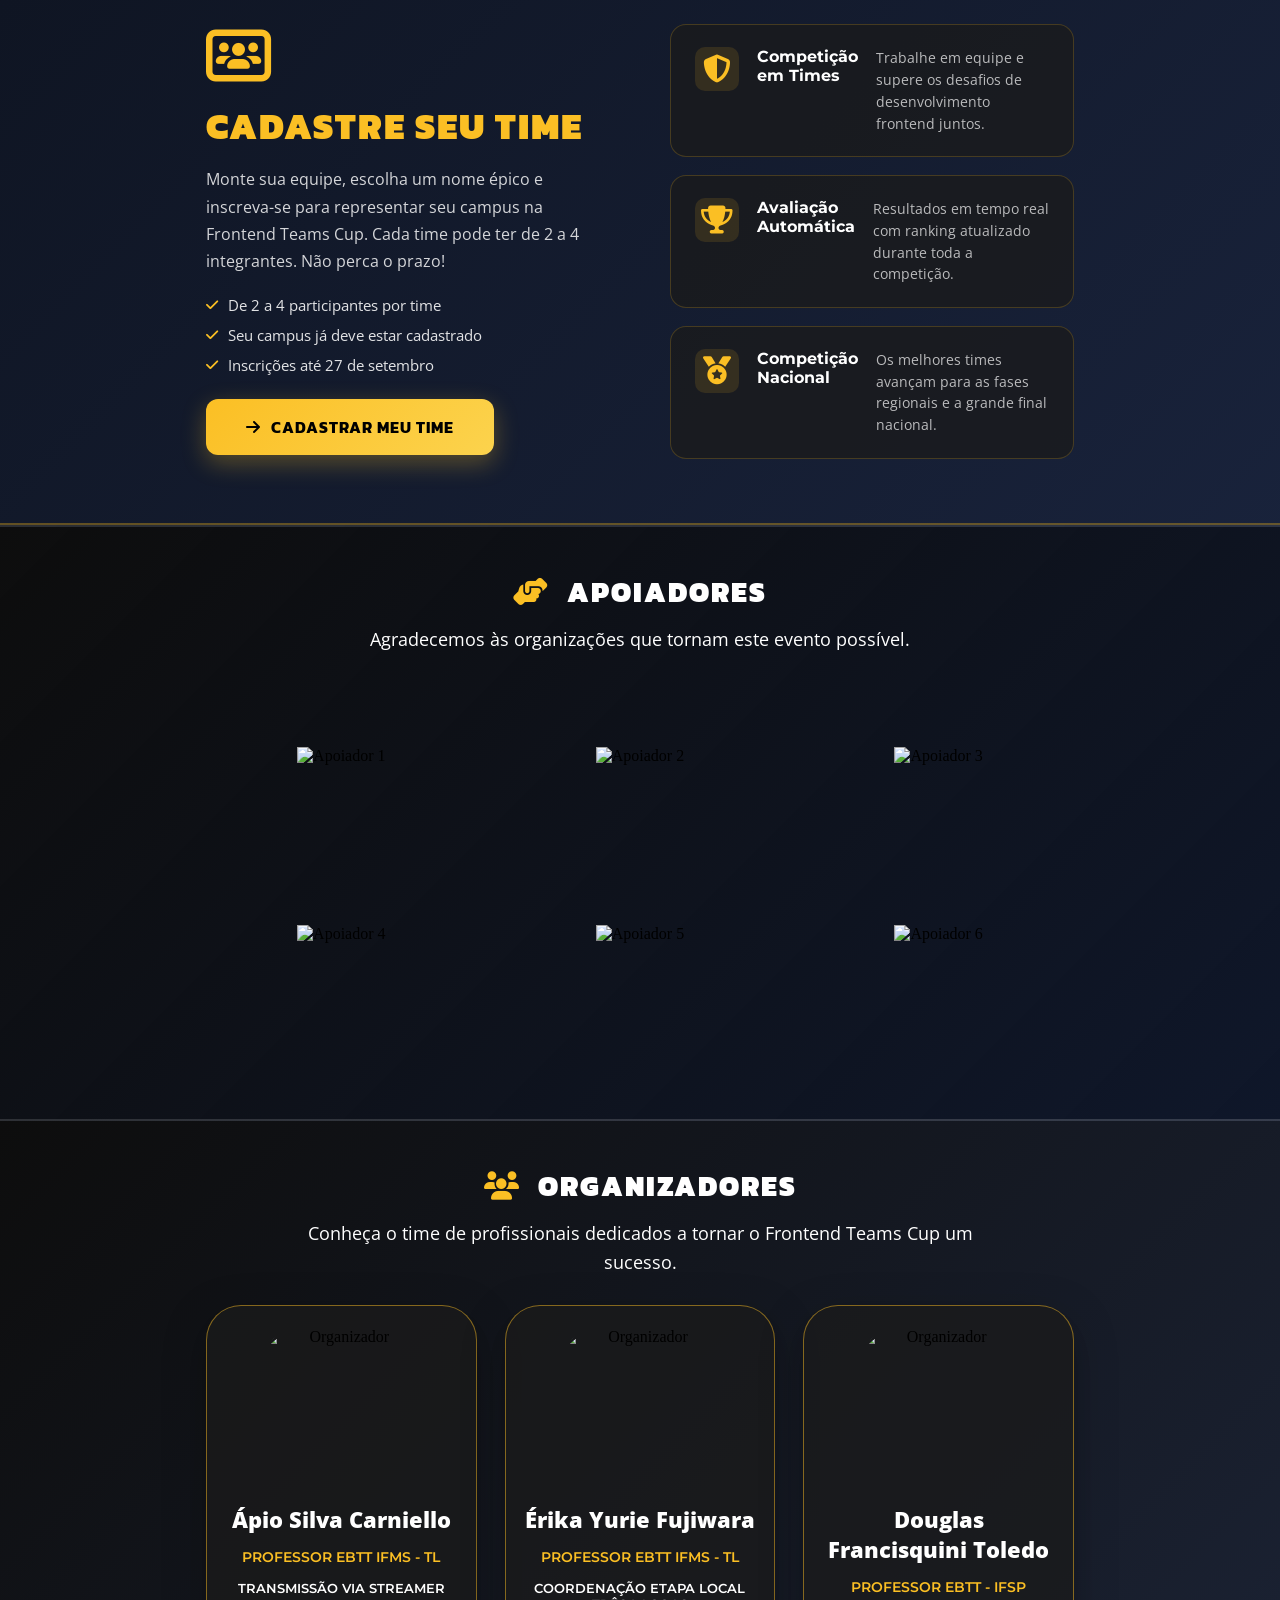
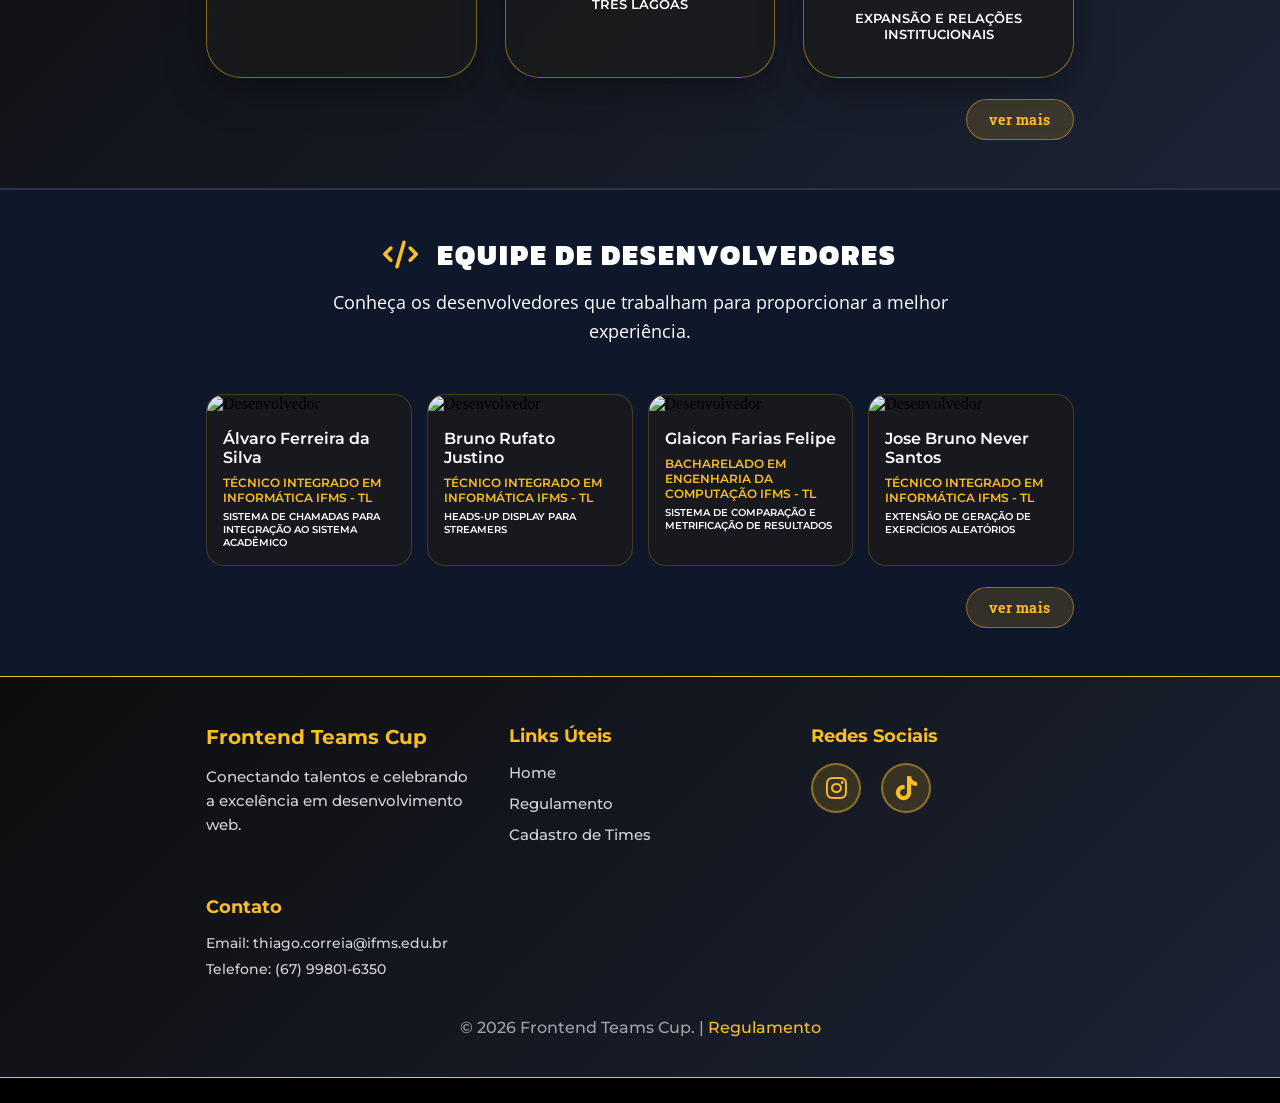
==== commit f0289cf0: "removido fotos" ====
--- a/index.html
+++ b/index.html
@@ -24,7 +24,7 @@
         </video>
         <div class="header">
             <div class="leftHeaderLogo">
-                <img src="ifms.png" alt="">
+                <img src="https://i.imgur.com/zY4i0Wd.png" alt="">
             </div>
             <div class="leftHeader">
                 <!-- <div class="countdownContainer">
@@ -824,10 +824,10 @@
         </footer>
         <div class="footerBottom">
                 <div class="imgIf">
-                    <img src="ifms footer.png" alt="">
+                    <img src="https://i.imgur.com/IggnW0z.png" alt="">
                 </div>
                 <div class="imgBrasil">
-                    <img src="logoMinisterioEducacaoEscuro.png" alt="">
+                    <img src="https://i.imgur.com/QAHIt0n.png" alt="">
                 </div>
         </div>
 </div>
--- a/style.css
+++ b/style.css
@@ -3556,7 +3556,7 @@
 }
 
 .bannerIf{
-  background-image: url('banner.png');
+  background-image: url('https://i.imgur.com/gieKcYf.png');
   height: 380px;
   width: 100%;
   background-size: cover; 
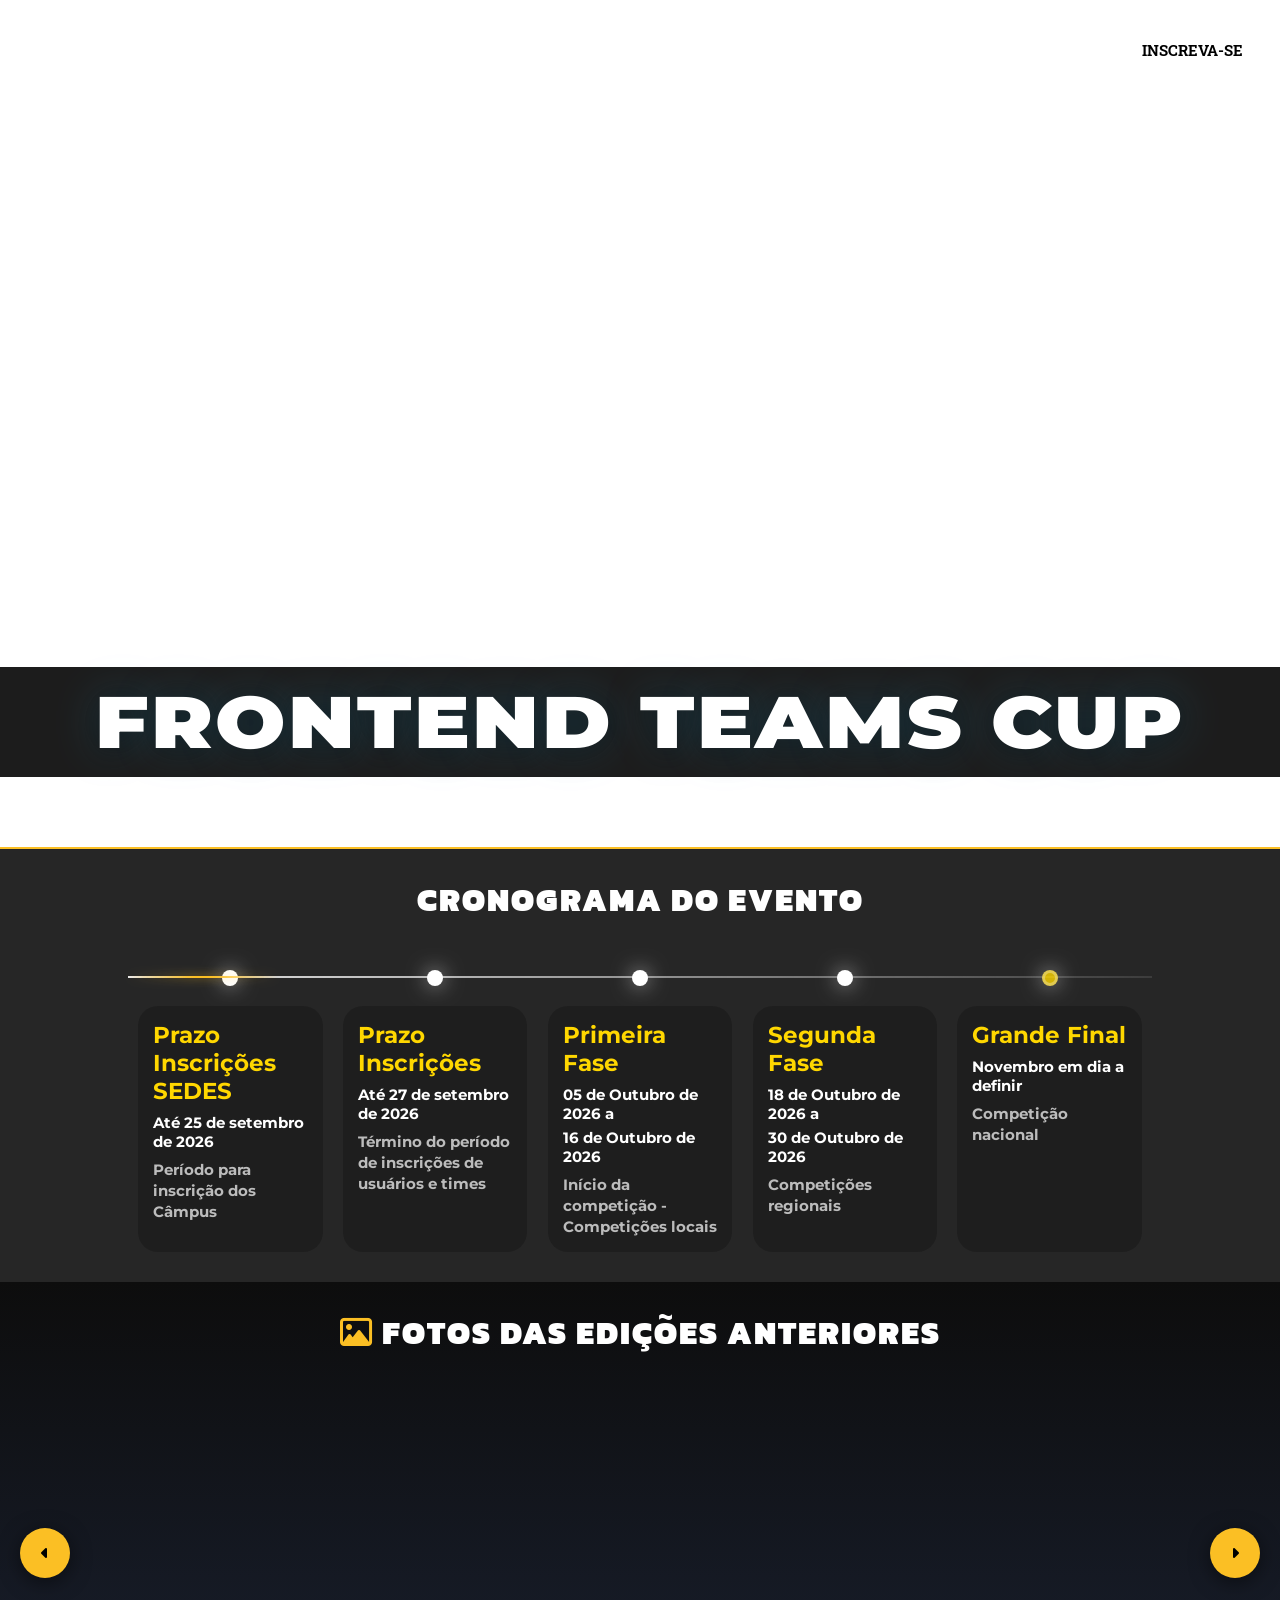
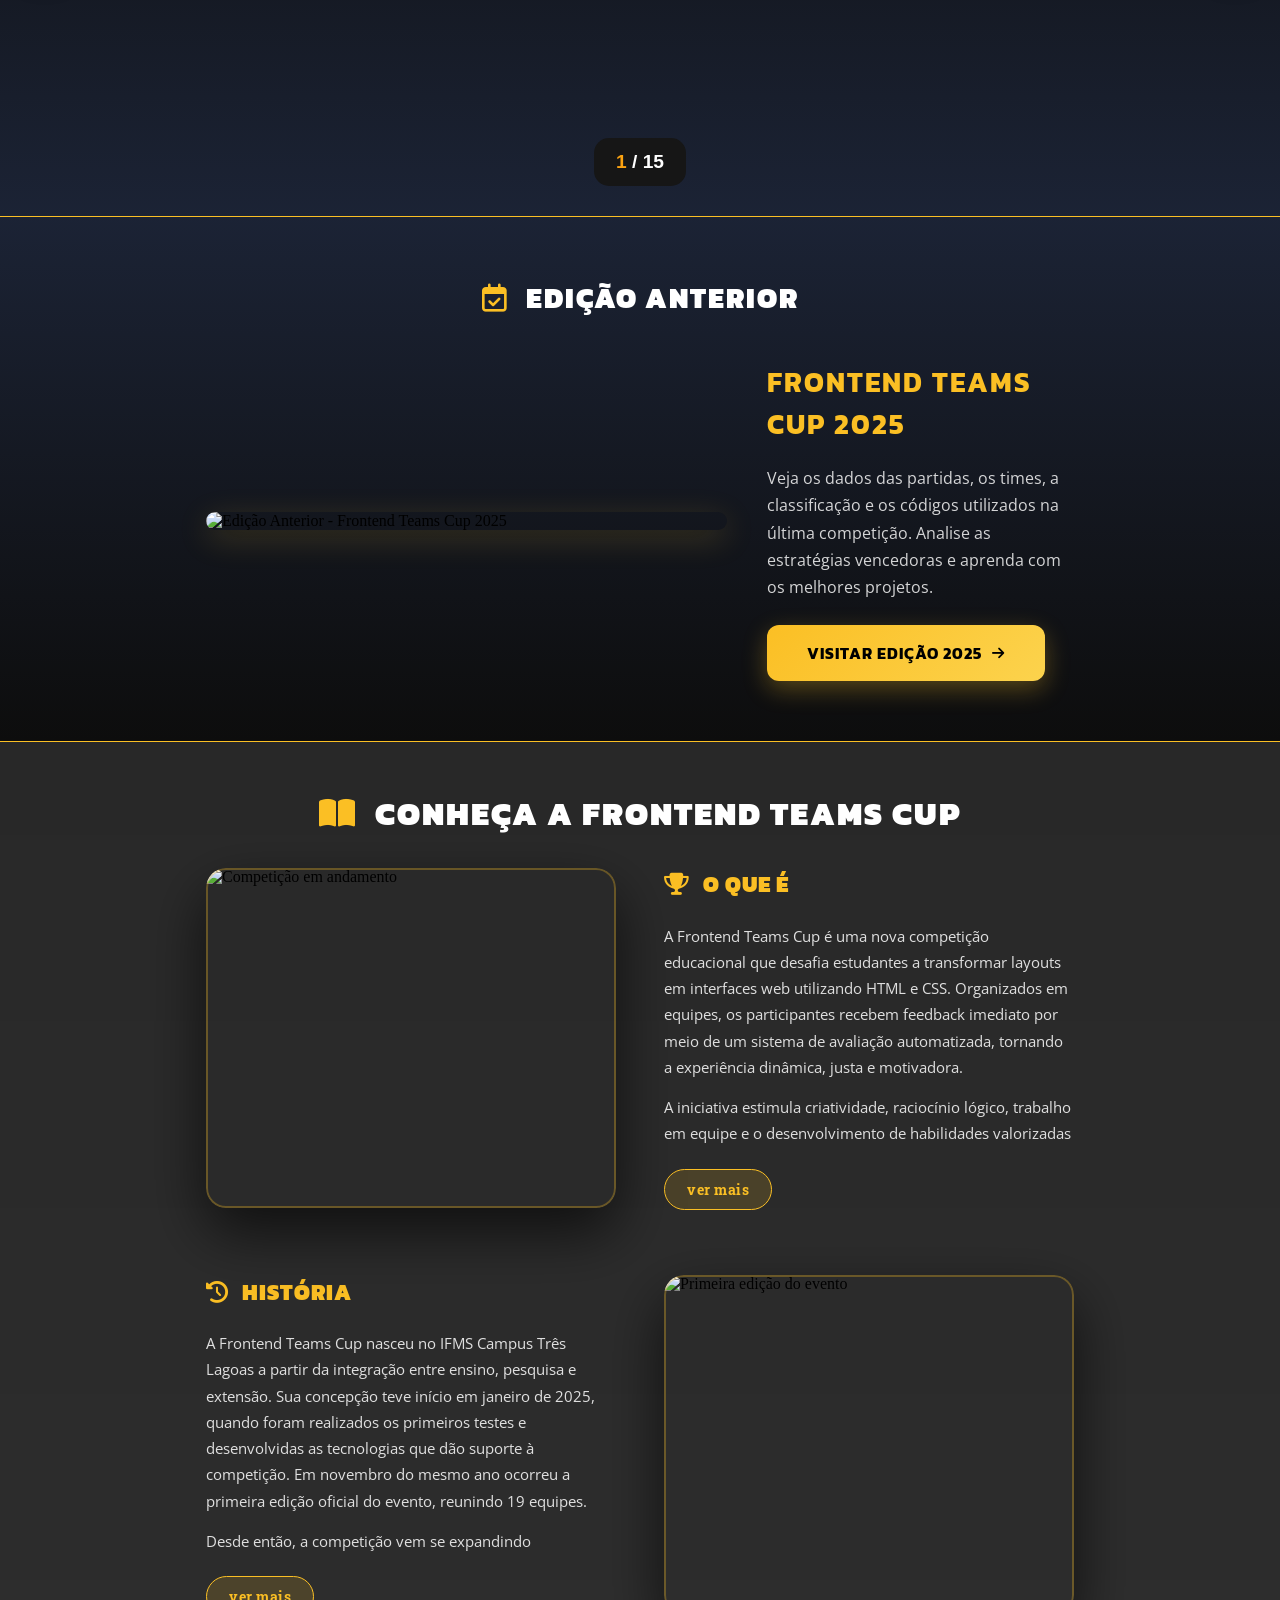
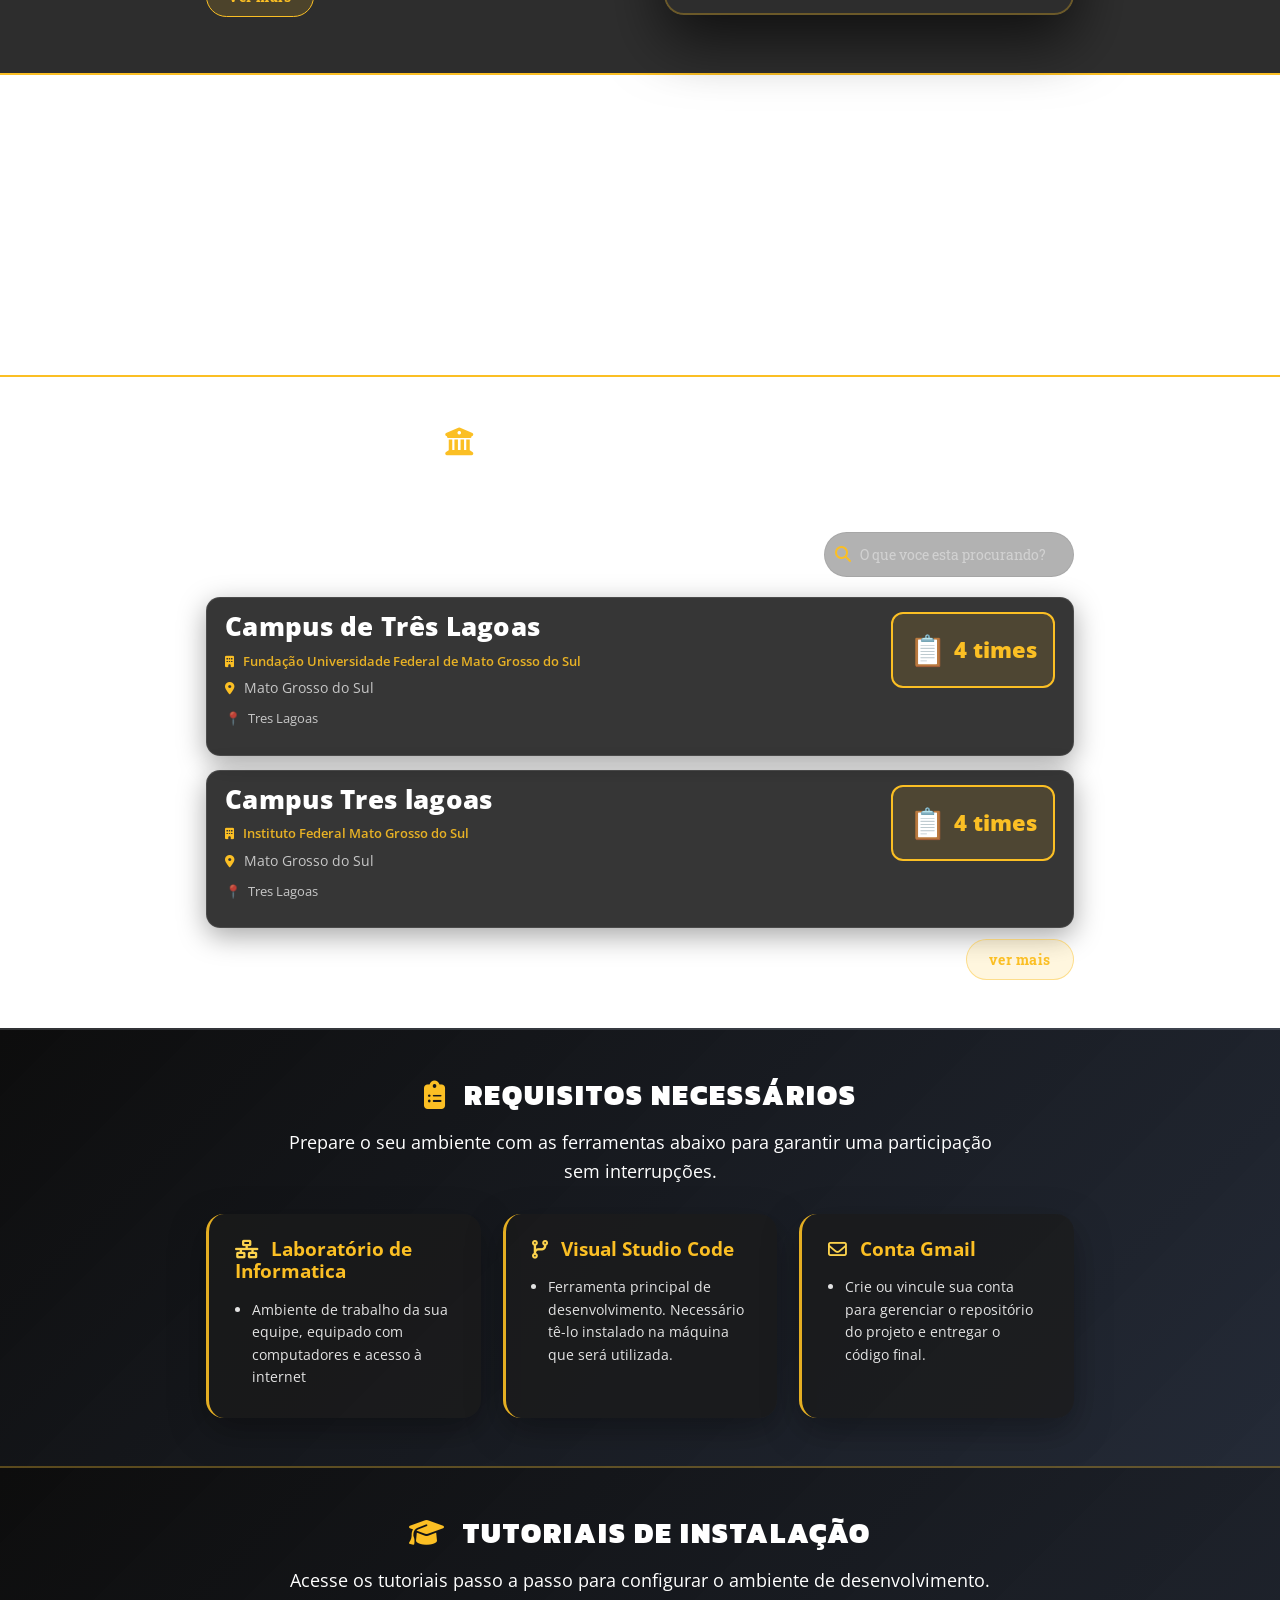
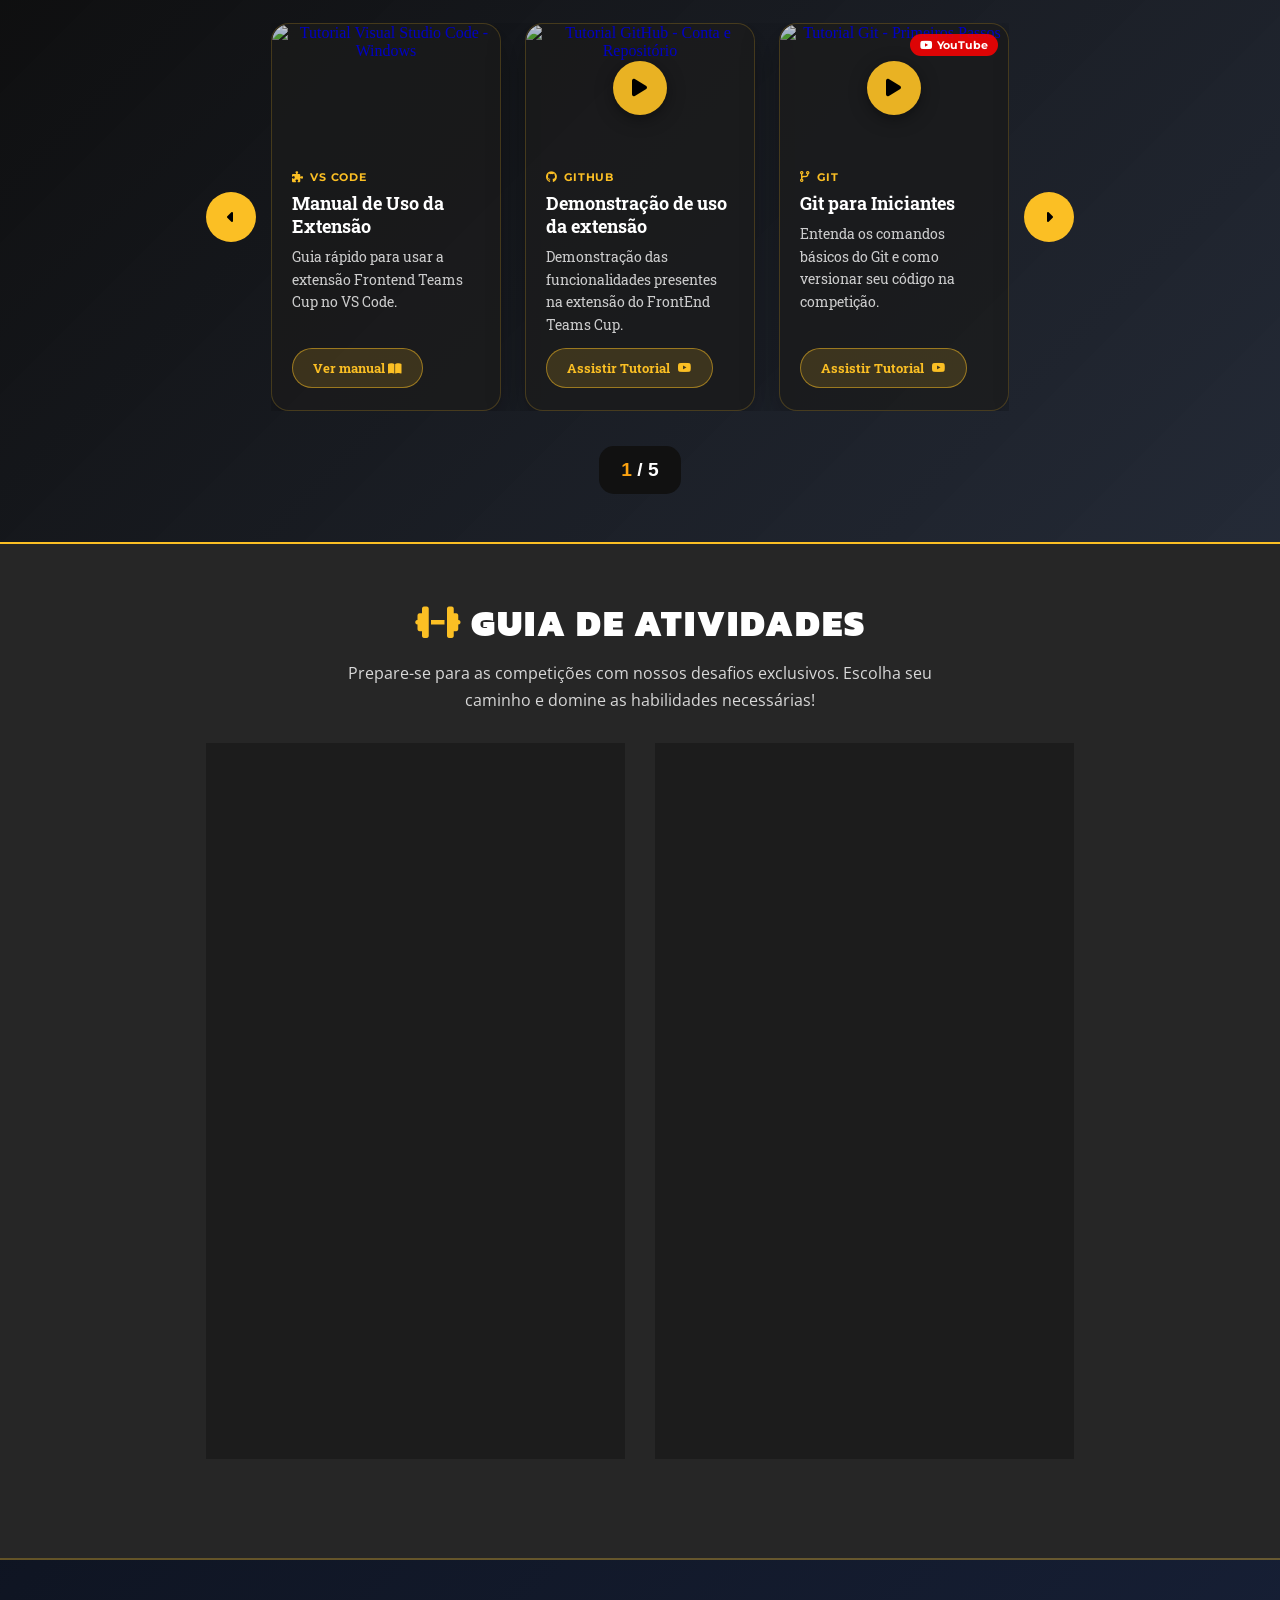
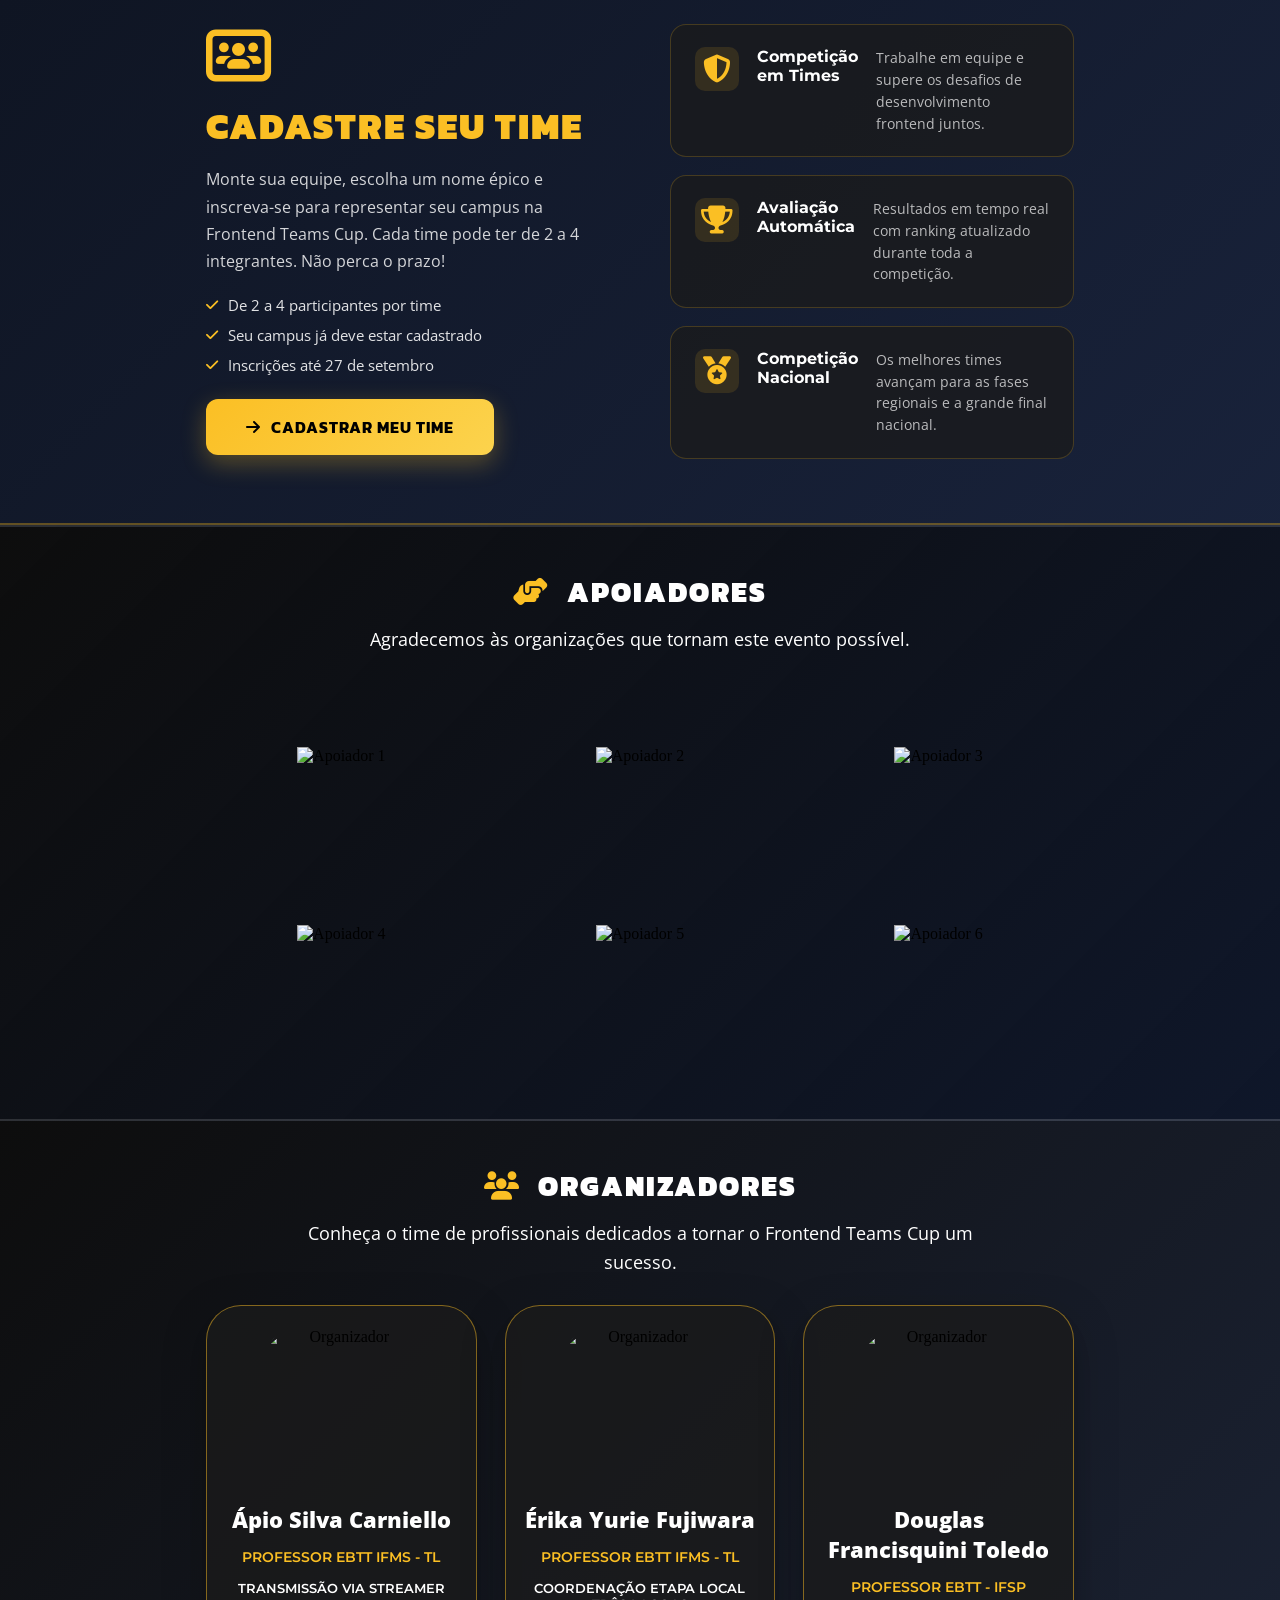
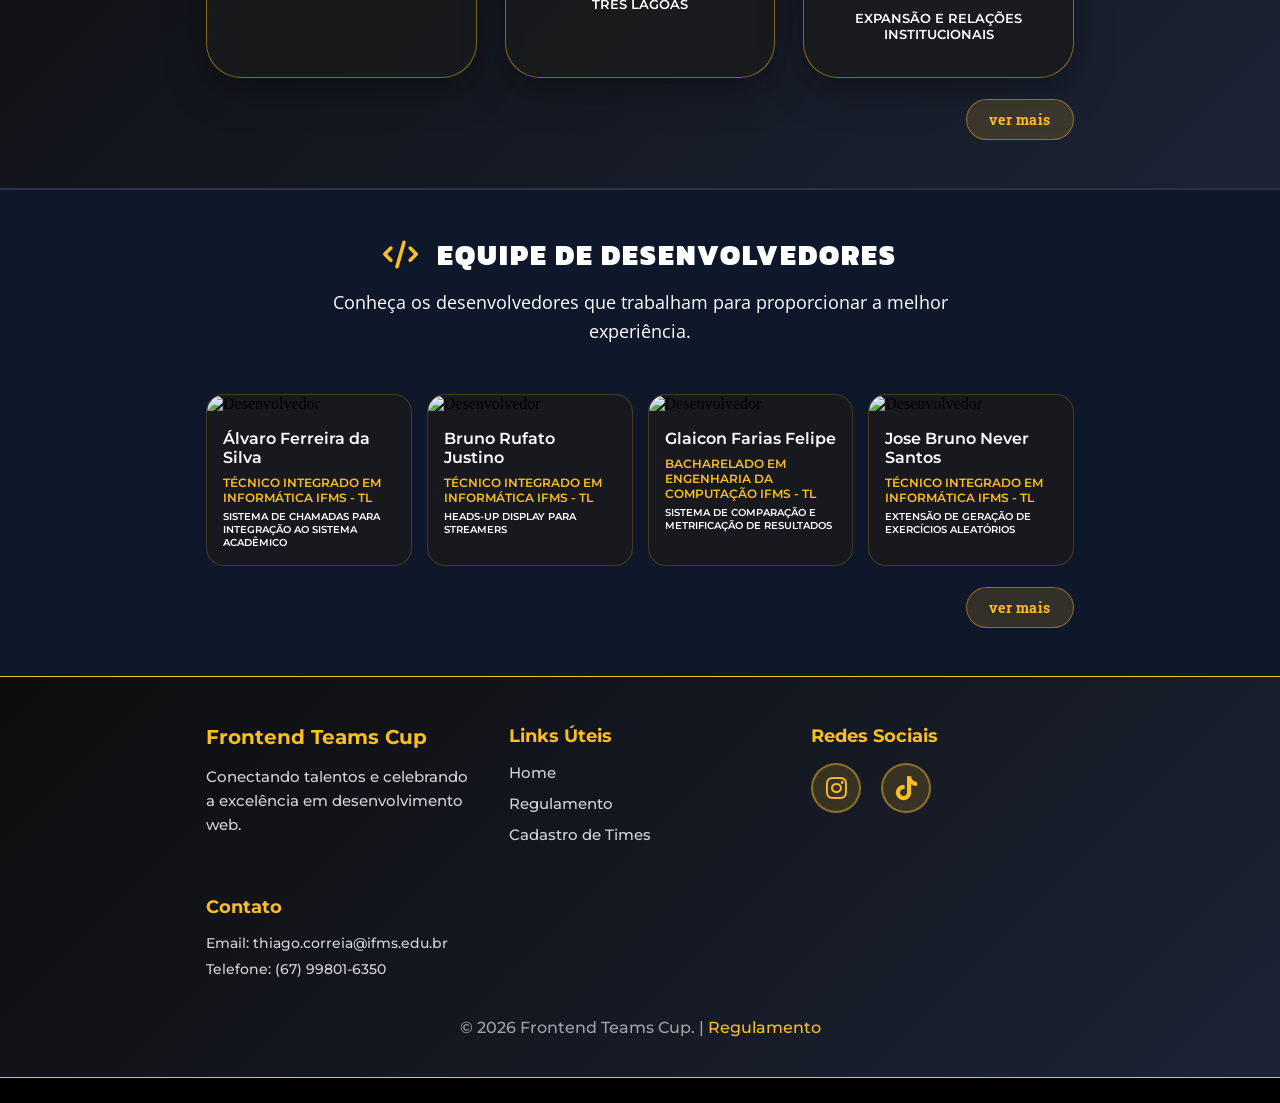
==== commit 3f3ac6d0: "adicionado 1 video de tutorial" ====
--- a/index.html
+++ b/index.html
@@ -447,15 +447,15 @@
                             </div>
                         </div>
                         <div class="tutorialCard tutorialVideoCard">
-                            <a href="https://www.youtube.com/watch?v=SEU_VIDEO_ID_2" class="tutorialVideoThumb" target="_blank" rel="noopener noreferrer">
-                                <img src="https://img.youtube.com/vi/SEU_VIDEO_ID_2/hqdefault.jpg" alt="Tutorial GitHub - Conta e Repositório" class="tutorialVideoImg">
+                            <a href="https://youtu.be/hqzJTNH8sp8" class="tutorialVideoThumb" target="_blank" rel="noopener noreferrer">
+                                <img src="https://i.imgur.com/kBjUirx.png" alt="Tutorial GitHub - Conta e Repositório" class="tutorialVideoImg">
                                 <div class="tutorialPlayBtn"><i class="fa-solid fa-play"></i></div>
                             </a>
                             <div class="tutorialVideoInfo">
                                 <div class="tutorialVideoMeta"><i class="fa-brands fa-github"></i> GitHub</div>
-                                <h3 class="tutorialTitle">Criando Conta no GitHub</h3>
-                                <p class="tutorialDescription">Como criar sua conta no GitHub e vincular ao VS Code para entregar o projeto.</p>
-                                <a href="https://www.youtube.com/watch?v=SEU_VIDEO_ID_2" class="tutorialLink" target="_blank" rel="noopener noreferrer">
+                                <h3 class="tutorialTitle">Demonstração de uso da extensão</h3>
+                                <p class="tutorialDescription">Demonstração das funcionalidades presentes na extensão do FrontEnd Teams Cup.</p>
+                                <a href="https://youtu.be/hqzJTNH8sp8" class="tutorialLink" target="_blank" rel="noopener noreferrer">
                                     <span>Assistir Tutorial</span>
                                     <i class="fa-brands fa-youtube"></i>
                                 </a>
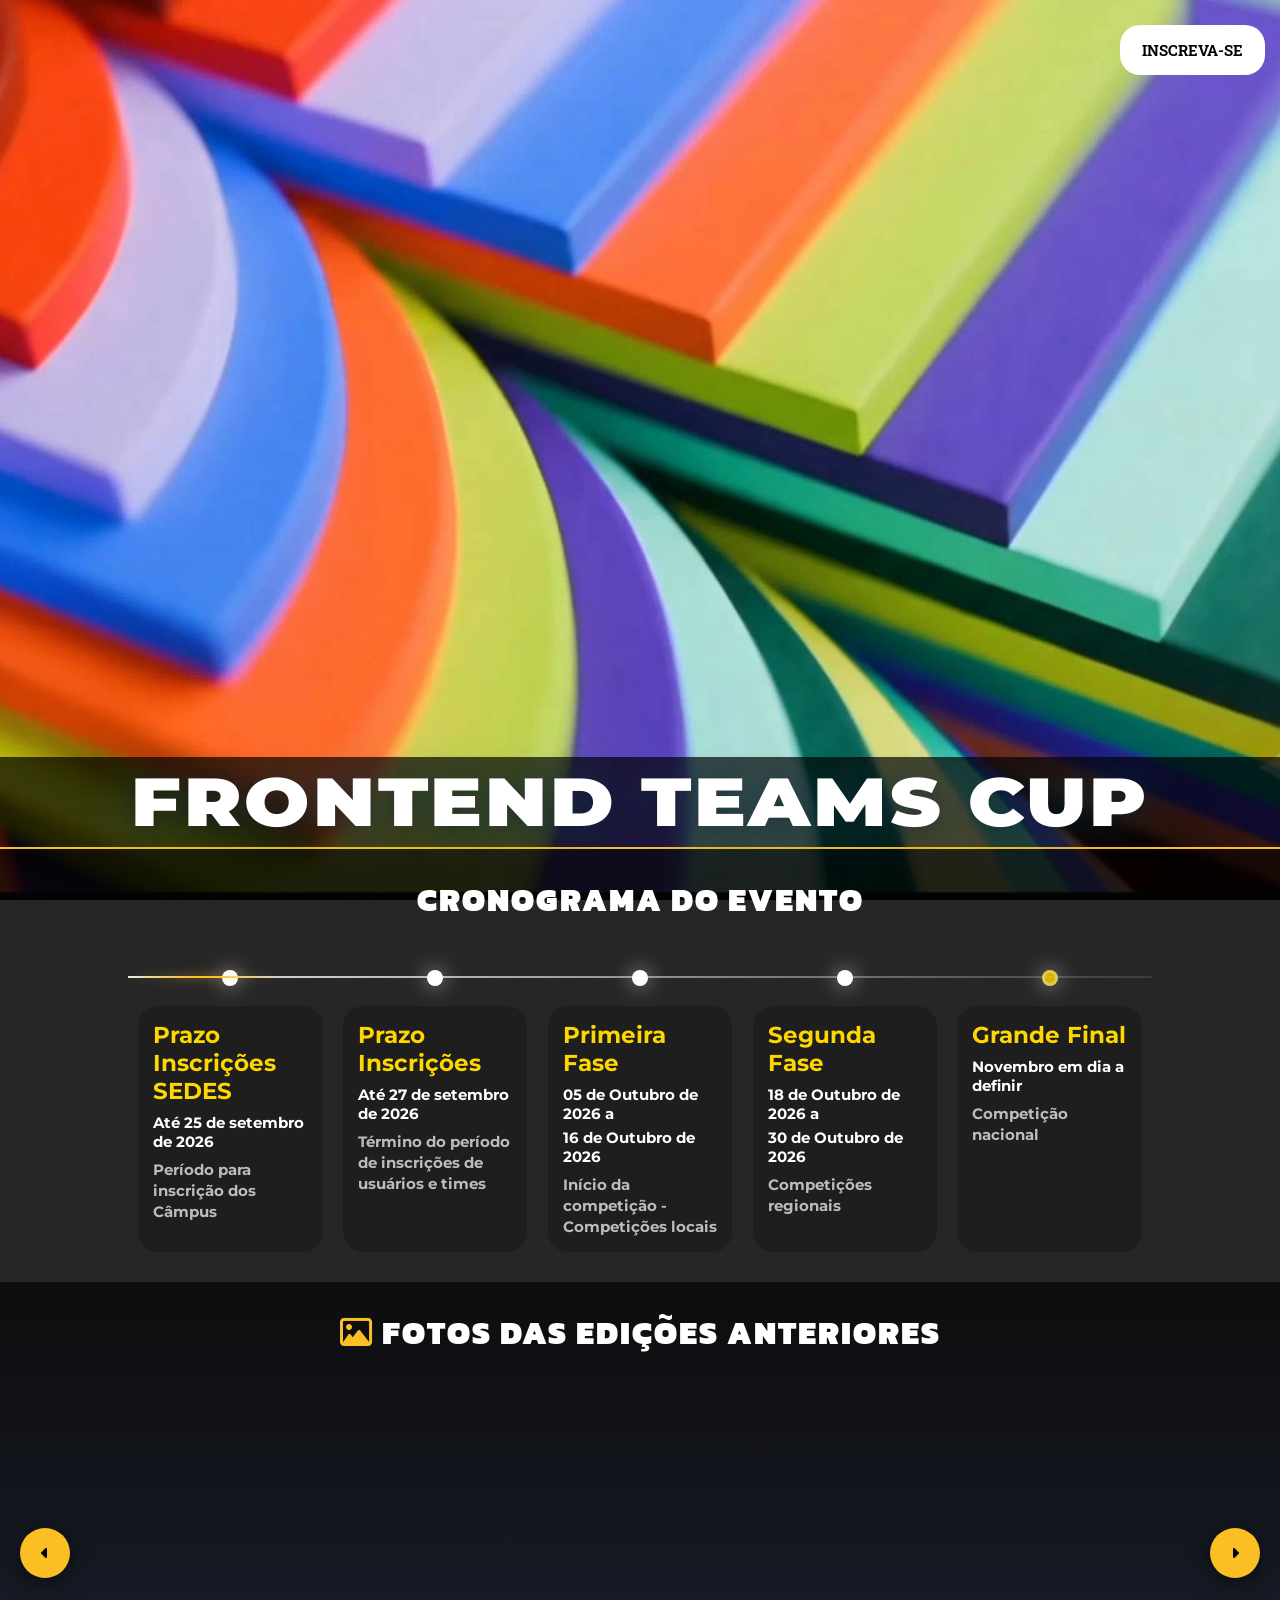
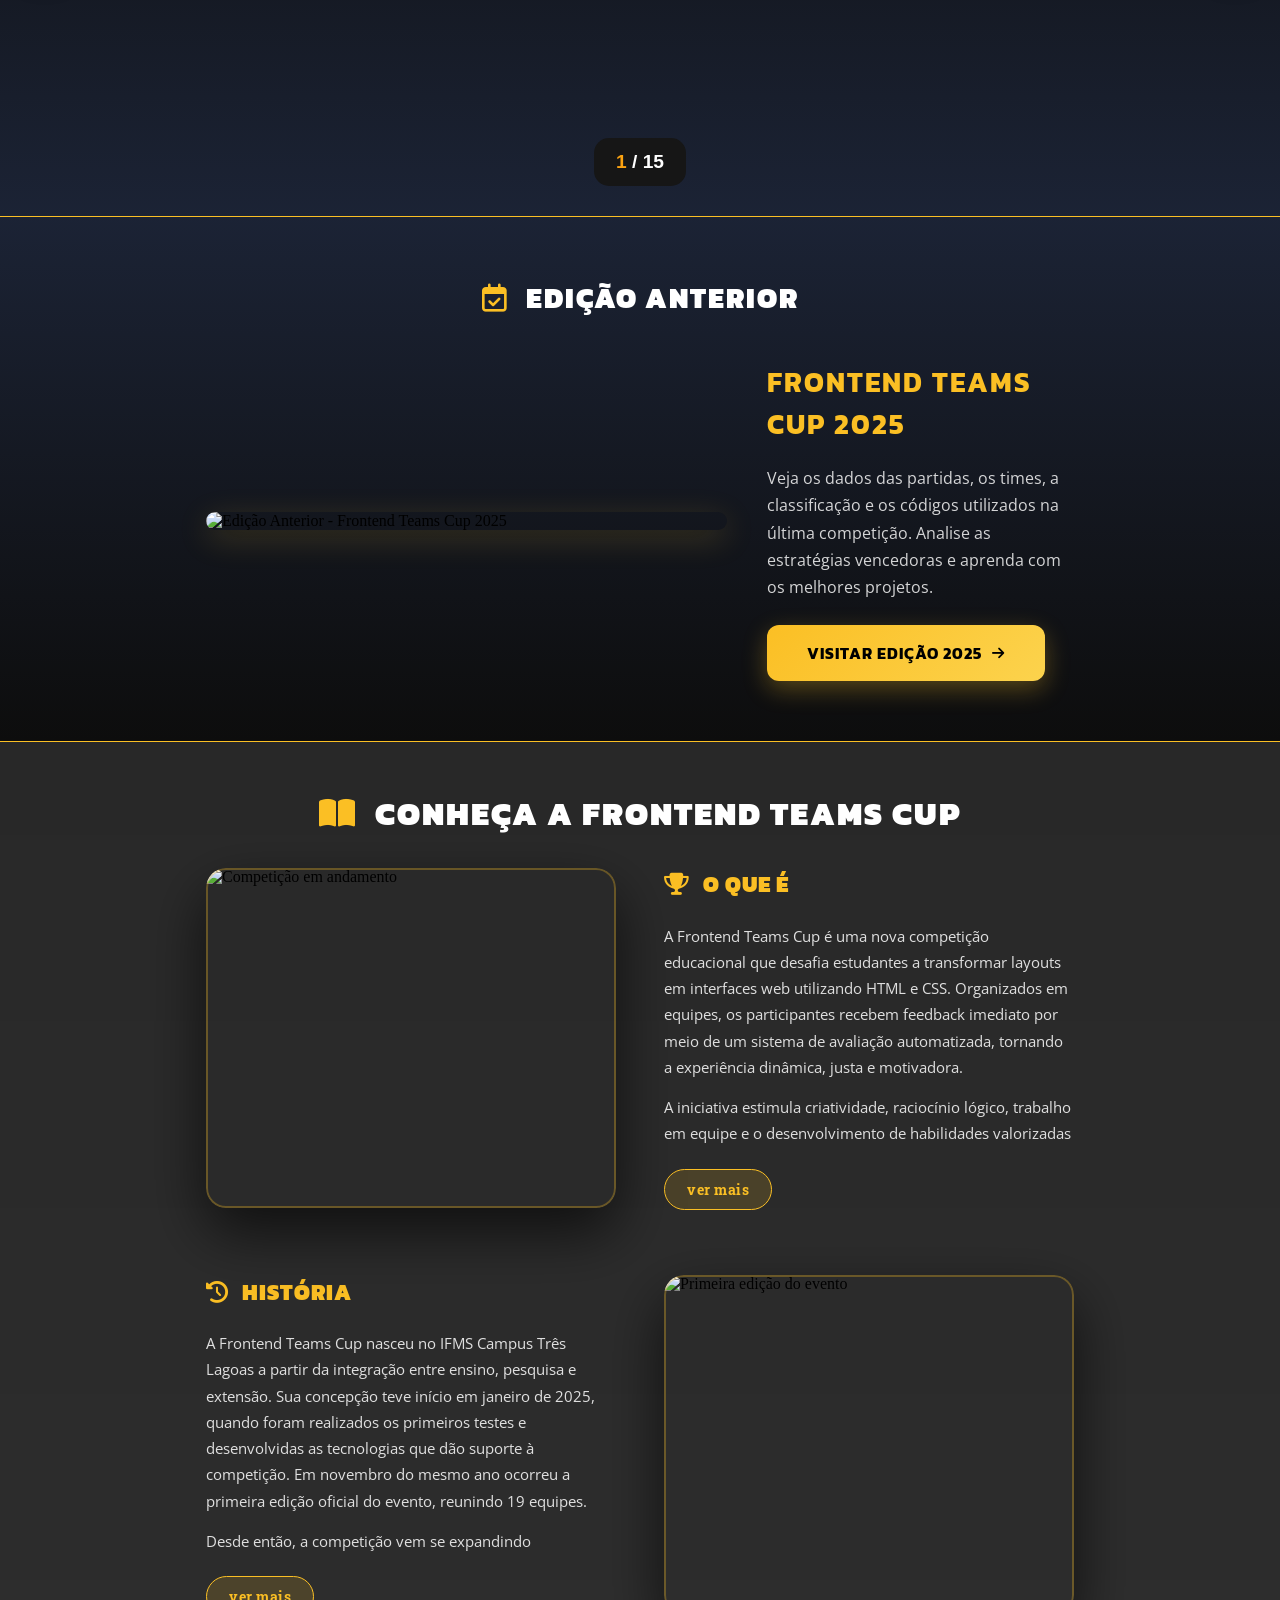
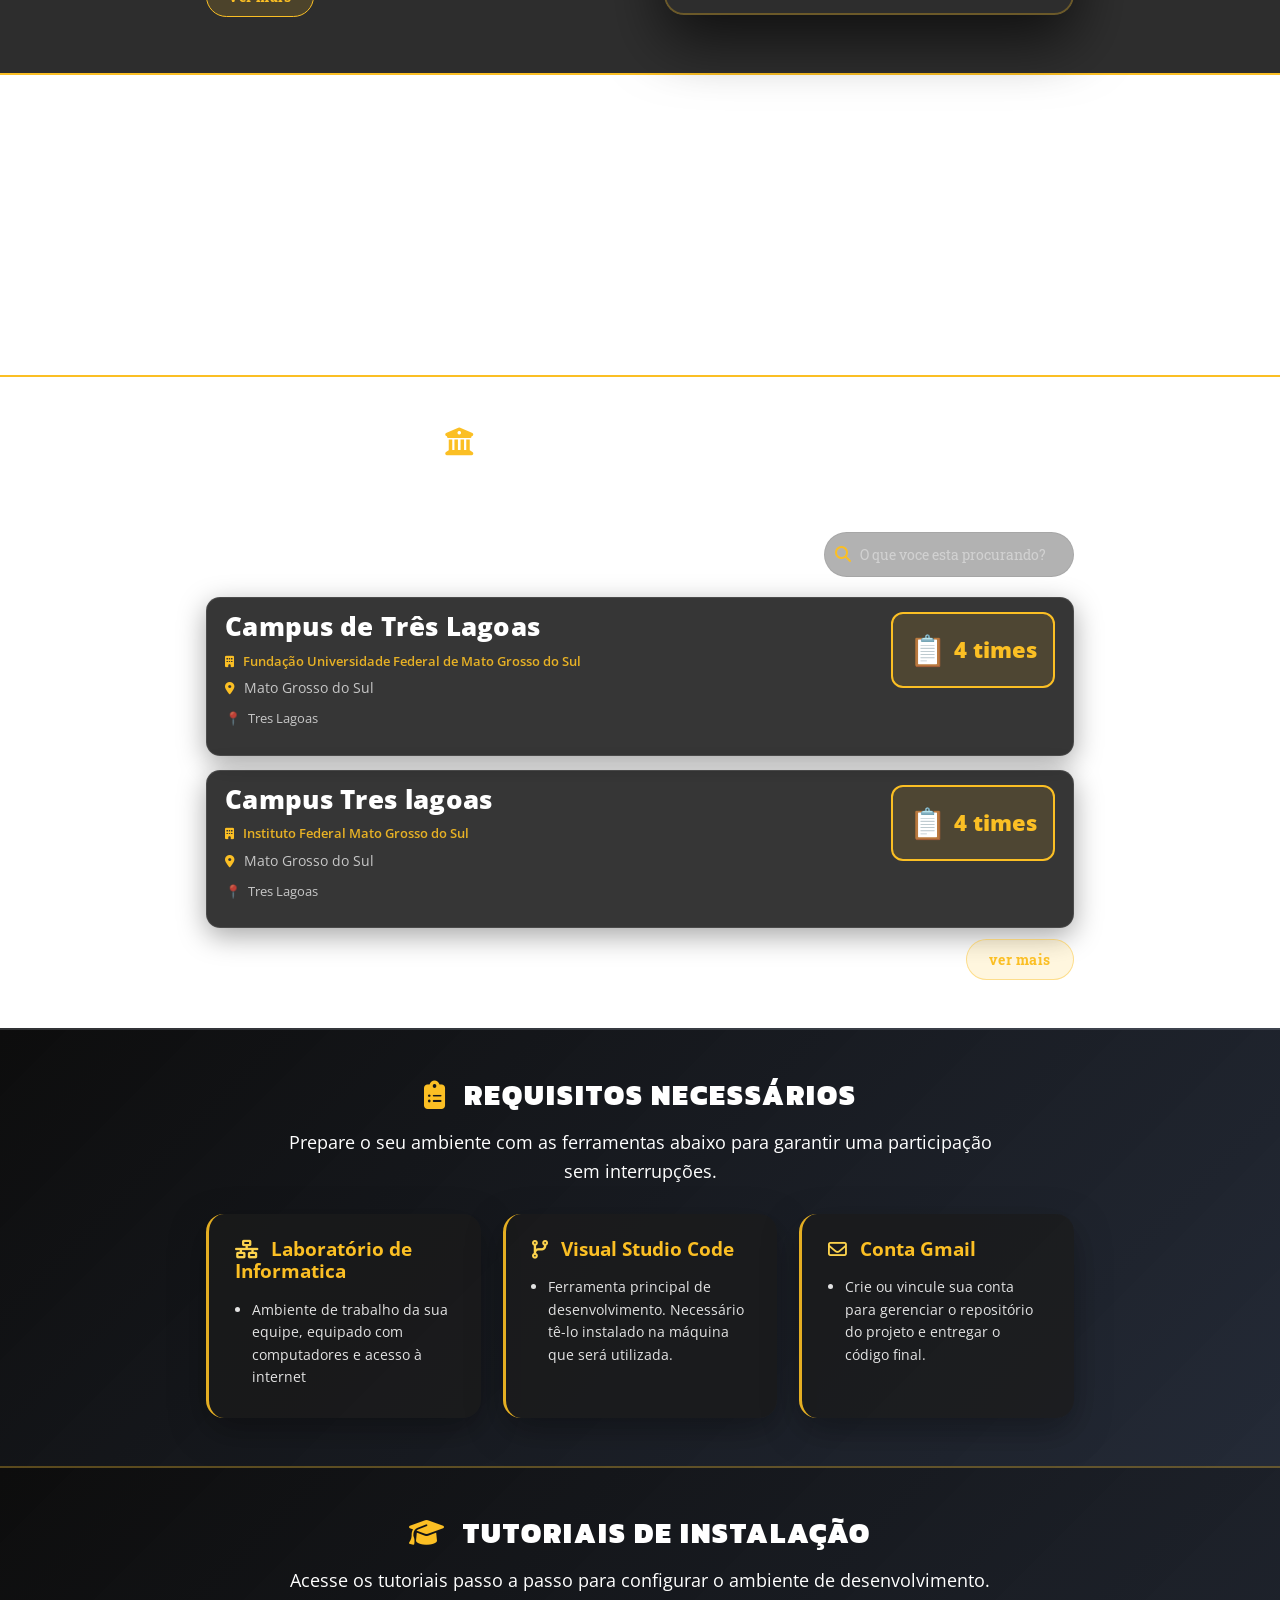
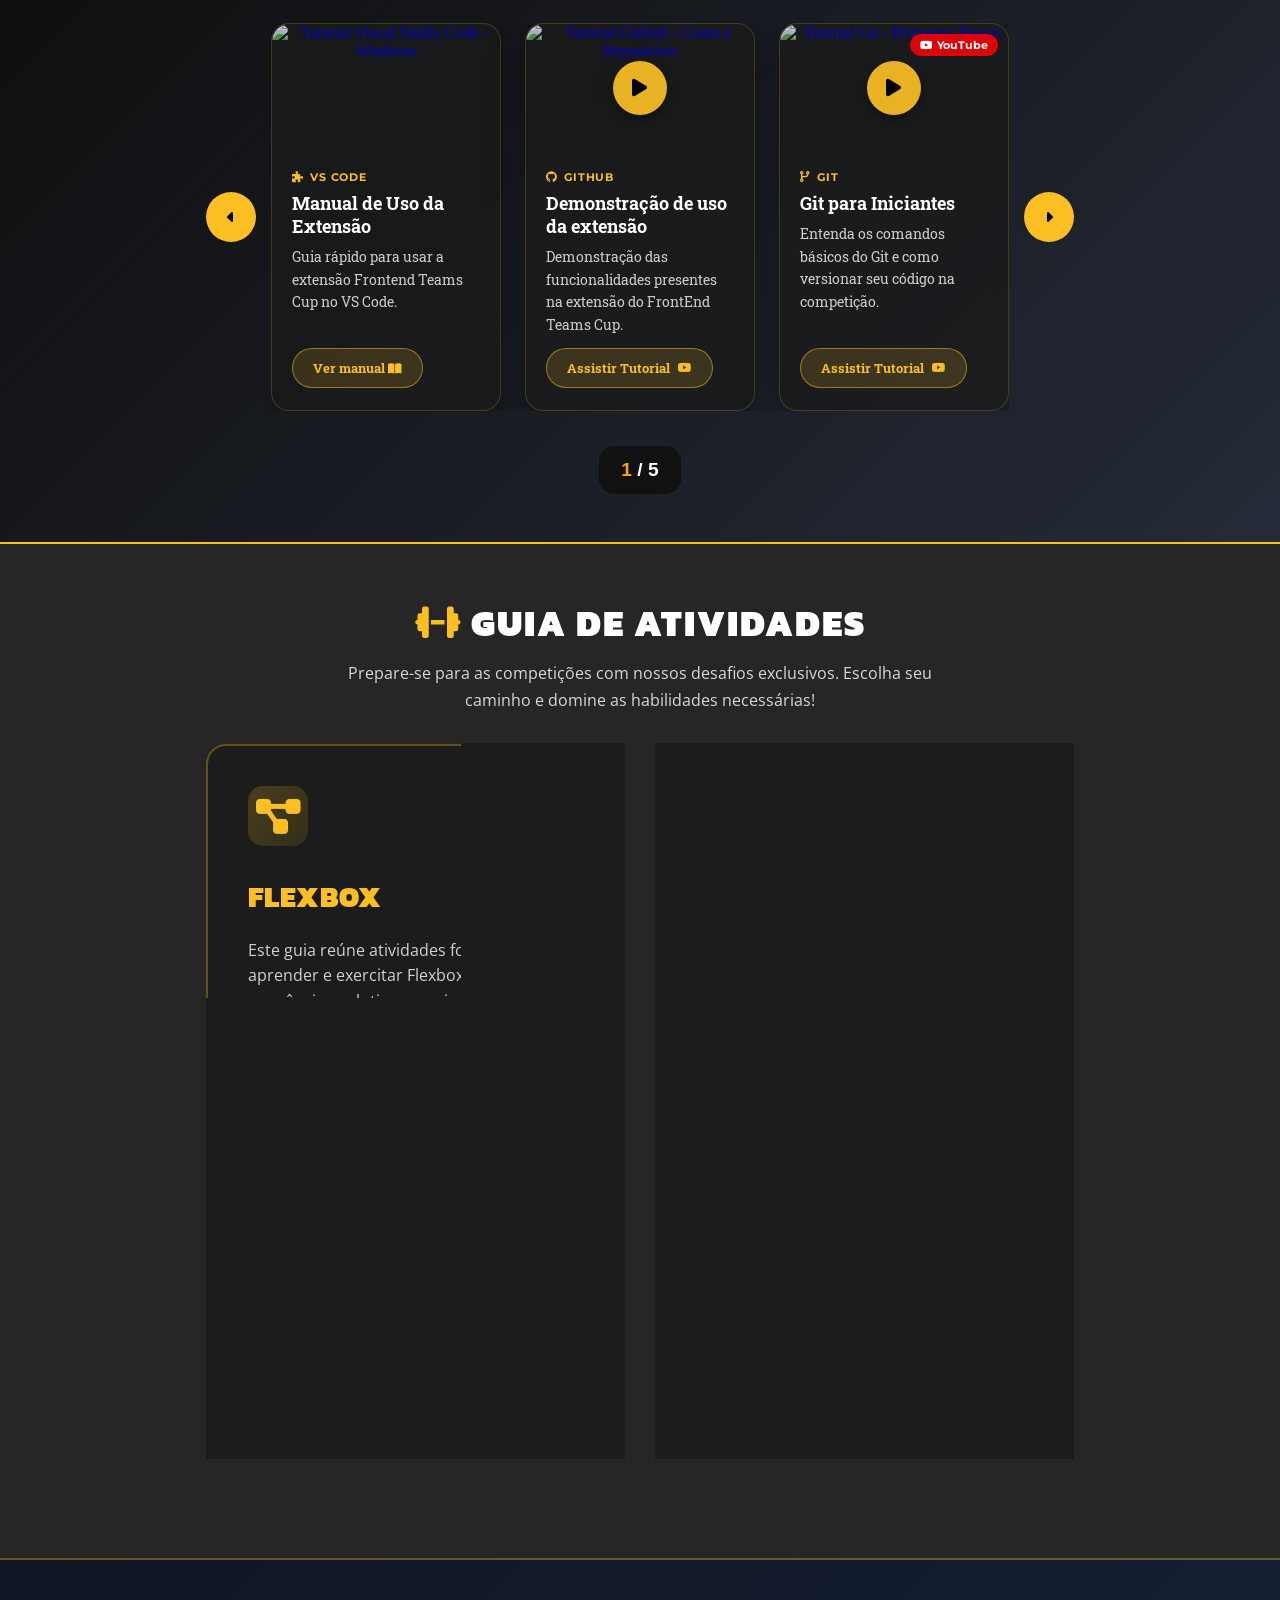
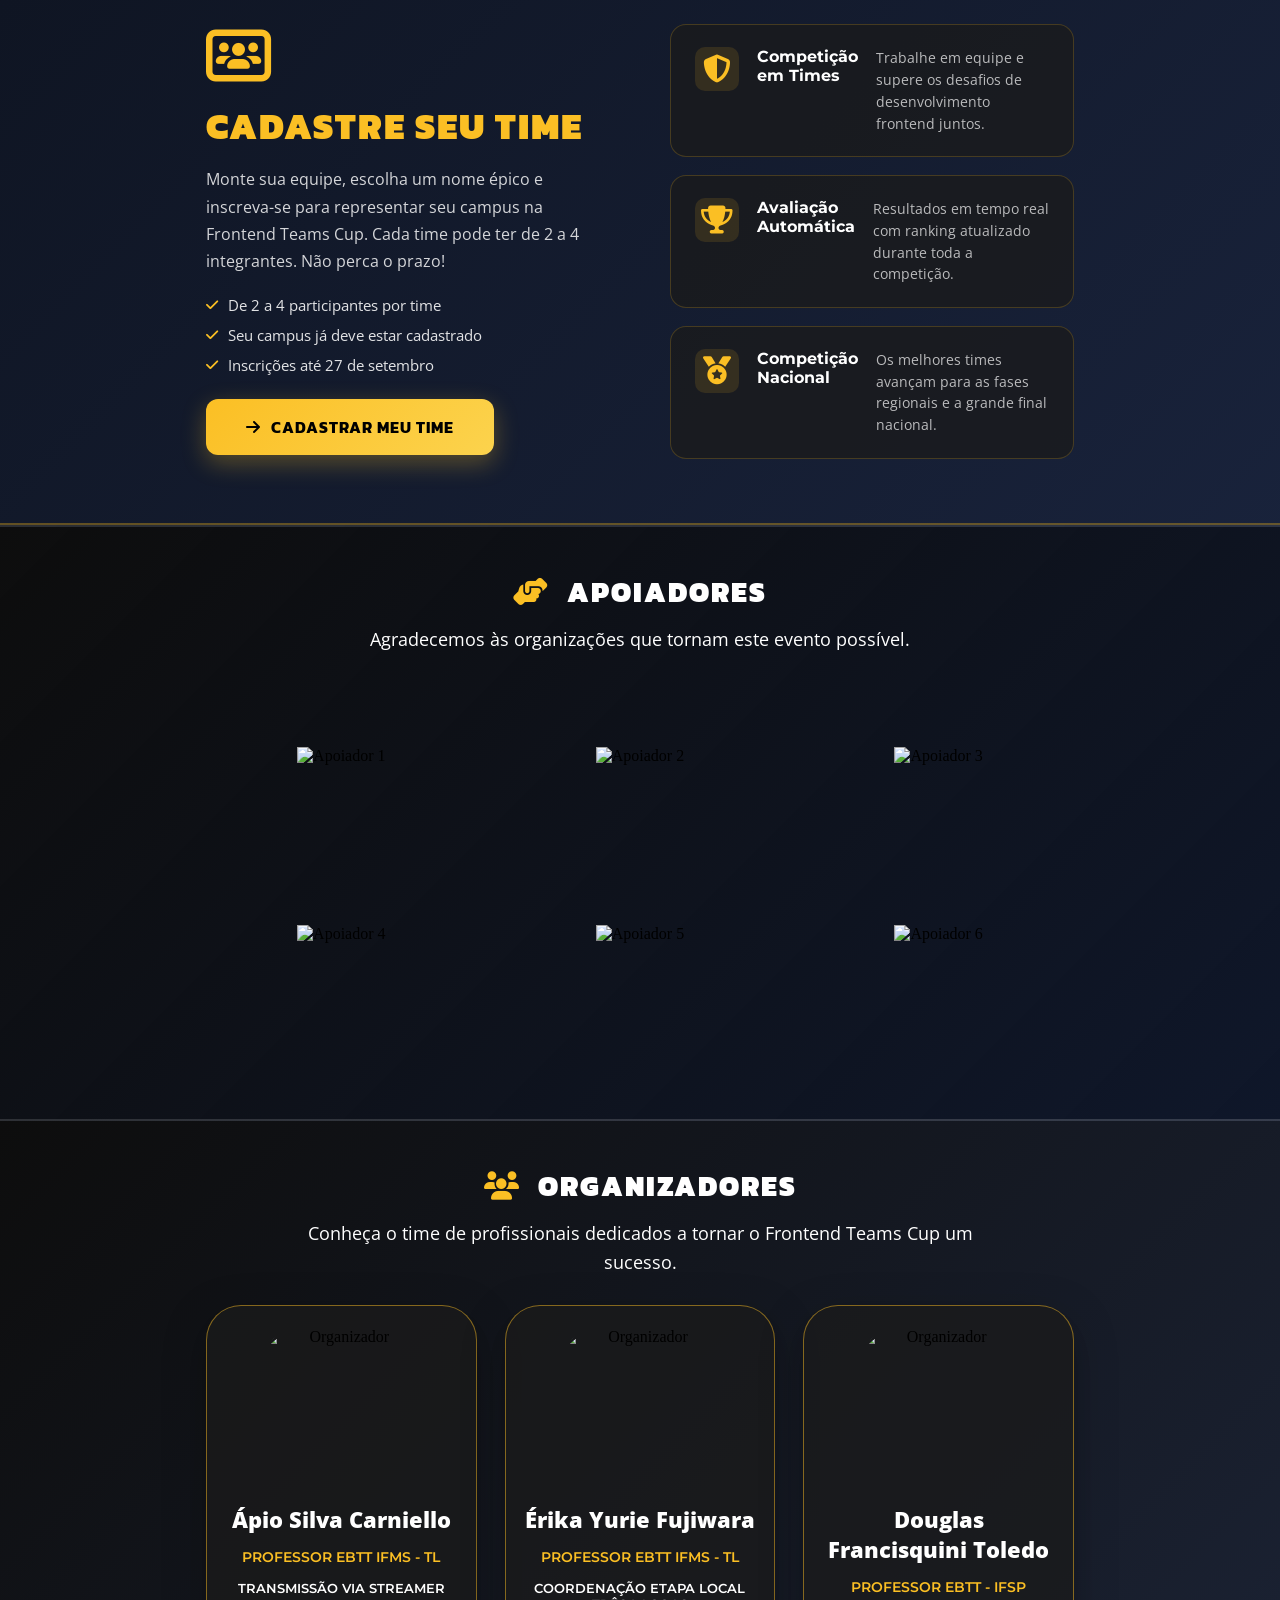
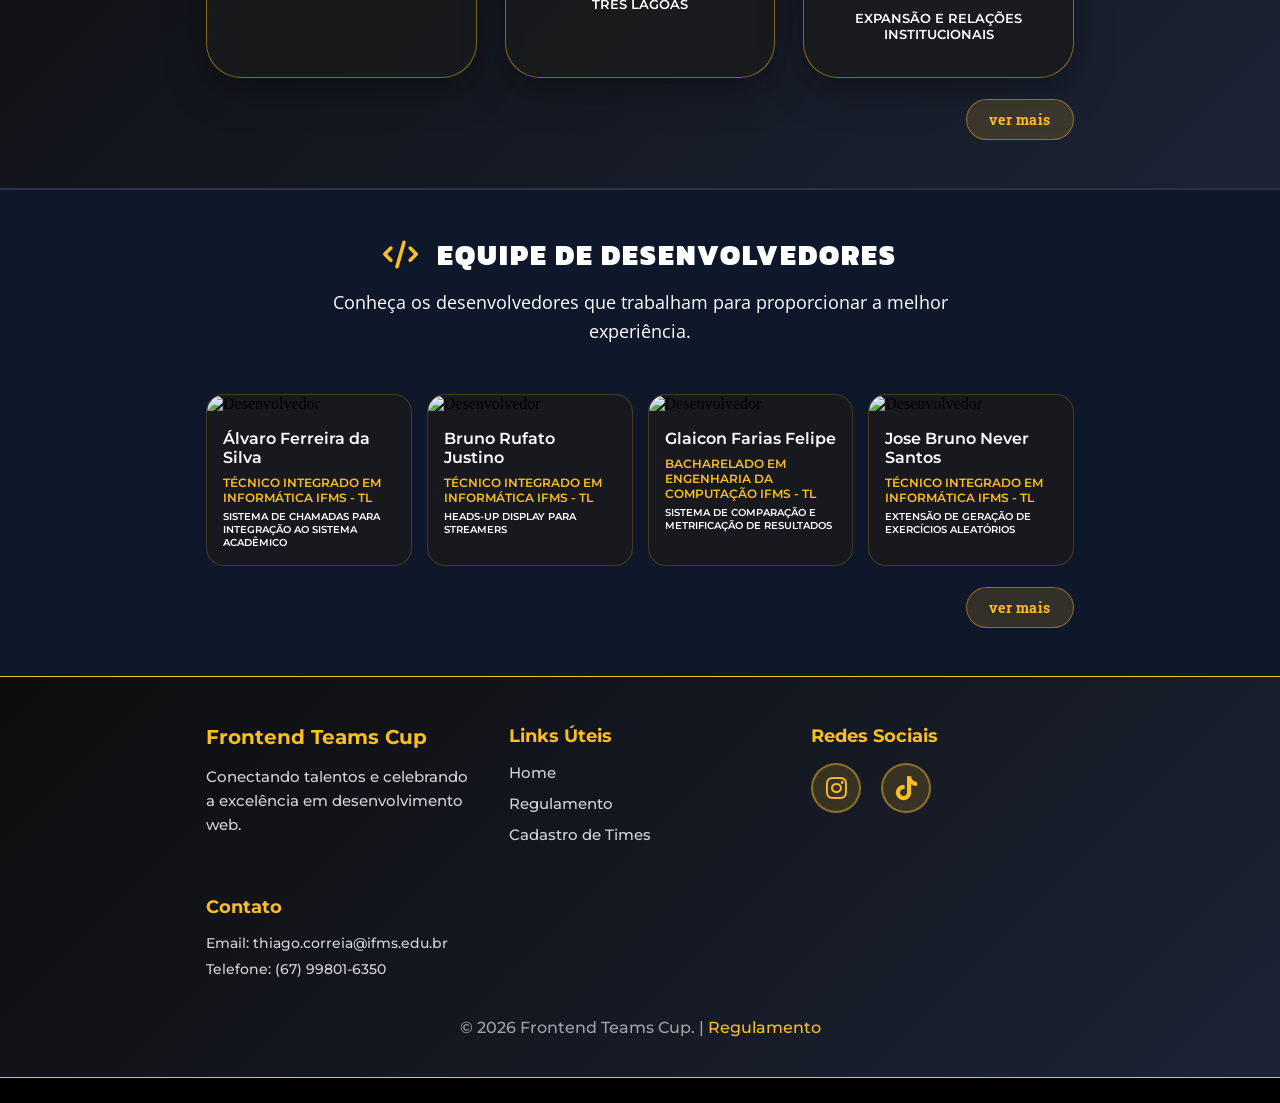
==== commit d60d66be: "ajustado os videos e a logo da competição" ====
--- a/index.html
+++ b/index.html
@@ -20,34 +20,17 @@
 <body>
     <div class="container">
         <video autoplay muted loop playsinline webkit-playsinline class="bg-video">
-            <source src="agora.mp4" type="video/mp4">
+            <source src="video_copa.webm" type="video/mp4">
+        </video>
+        <video autoplay muted loop playsinline webkit-playsinline class="bg-video_mobile">
+            <source src="video_copa_vertical.mp4" type="video/mp4">
         </video>
         <div class="header">
             <div class="leftHeaderLogo">
                 <img src="https://i.imgur.com/zY4i0Wd.png" alt="">
             </div>
             <div class="leftHeader">
-                <!-- <div class="countdownContainer">
-                    <h2> <i class="fa-regular fa-calendar"></i> Faltam apenas</h2>
-                    <div class="timer">
-                        <div class="box">
-                        <span id="days">00</span>
-                        Dias
-                        </div>
-                        <div class="box">
-                        <span id="hours">00</span>
-                        Horas
-                        </div>
-                        <div class="box">
-                        <span id="minutes">00</span>
-                        Min.
-                        </div>
-                        <div class="box">
-                        <span id="seconds">00</span>
-                        Seg.
-                        </div>
-                    </div>
-                </div> -->
+                <img src="https://frontendteamscup.com.br/static/logoDeitadoSemLegenda.png" alt="">
             </div>
             <div class="titulo-header-fixo">
                     <h1>FRONTEND <span>TEAMS CUP</span></h1>
--- a/style.css
+++ b/style.css
@@ -58,6 +58,28 @@
   height: 100%;
   object-fit: cover; /* Faz o vídeo cobrir todo o espaço sem distorcer a proporção */
   z-index: -1; /* Joga o vídeo para a camada de trás */
+  display: block;
+}
+
+.bg-video_mobile{
+  display: none;
+}
+
+@media(max-width:768px){
+  .bg-video {
+  display: none;
+}
+
+  .bg-video_mobile{
+  display: block;
+  position: absolute; /* Tira o vídeo do fluxo normal */
+  top: 0;
+  left: 0;
+  width: 100%;
+  height: 100%;
+  object-fit: cover; /* Faz o vídeo cobrir todo o espaço sem distorcer a proporção */
+  z-index: -1; /* Joga o vídeo para a camada de trás */
+  }
 }
 
 .header{
@@ -123,6 +145,16 @@
   display: flex;
   width: 60%;
   align-items: center;
+  padding-left: 10px;
+}
+
+.leftHeader img{
+  width: 130px;
+  height: auto;
+  display: block;
+  opacity: 1;
+  filter: drop-shadow(0 0 8px rgba(255,255,255,0.18)) contrast(1.08) saturate(1.1);
+  mix-blend-mode: normal;
 }
 
 .leftHeaderLogo img{
@@ -180,6 +212,7 @@
     min-height: 100px;
   }
 }
+
 
 .titulo-header-fixo {
   position: absolute;
@@ -280,22 +313,21 @@
 
 .subContent{
   display: flex;
-  height: 110px;
+  height: 90px;
   width: 100%;
   align-items: center;
   justify-content: center;
-  background: rgba(0, 0, 0, 0.89);
+  background: rgba(0, 0, 0, 0.701);
   font-family: 'Montserrat', sans-serif;
   font-weight: 800; /* Define o estilo como ExtraBold */
   letter-spacing: 2px;
-  margin-bottom: 70px;
   text-align: center;
 }
 
 
 .subContent h1{
   color: white;
-  font-size: 73px;
+  font-size: 68px;
   font-weight: 900;
   line-height: 1.08;
   margin: 0;
@@ -365,12 +397,35 @@
 
 @media(max-width: 1250px){
   .subContent{
-    height: 180px;
-    margin-bottom: 30px;
-  }
-
-  .subContent h1 span{
+    height: 90px;
+  }
+
+  .subContent h1{
+    font-size: 50px;
+  }
+
+  /* .subContent h1 span{
     display: block;
+  } */
+}
+
+@media(max-width:800px){
+  .subContent{
+    height: 70px;
+  }
+
+  .subContent h1{
+    font-size: 40px;
+  }
+}
+
+@media(max-width:768px){
+  .content{
+    padding-bottom: 50px;
+  }
+
+  .subContent{
+    height: 100px;
   }
 }
 
@@ -380,13 +435,16 @@
     padding-right: 15px;
   }
 
+  .subContent h1 span{
+    display: block;
+  }
+
   .subContent h1{
-    font-size: 52px;
+    font-size: 36px;
   }
 
   .subContent{
-    height: 140px;
-    margin-bottom: 60px;
+    height: 100px;
   }
 
   .contentTime{
@@ -3451,8 +3509,7 @@
   }
 
   .subContent{
-    height: 110px;
-    margin-bottom: 60px;
+    height: 100px;
   }
   
   .subContent h1{
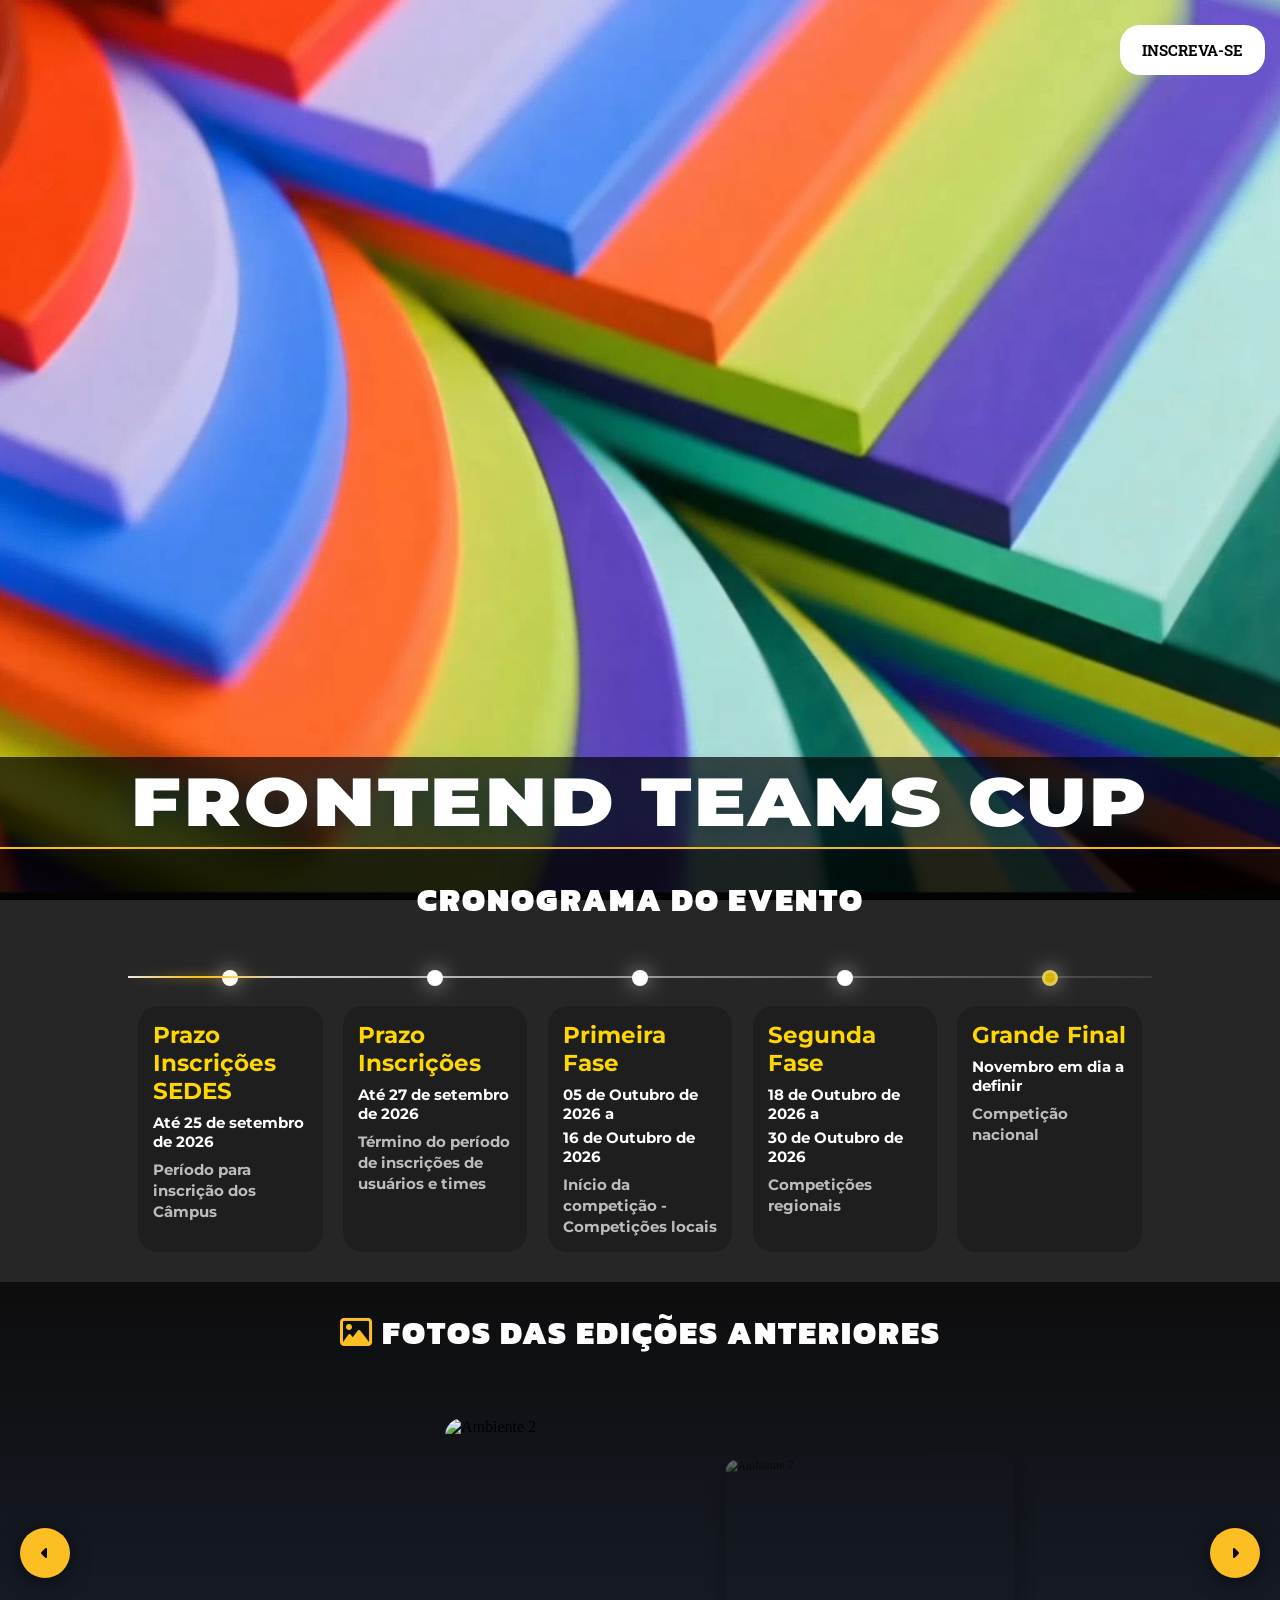
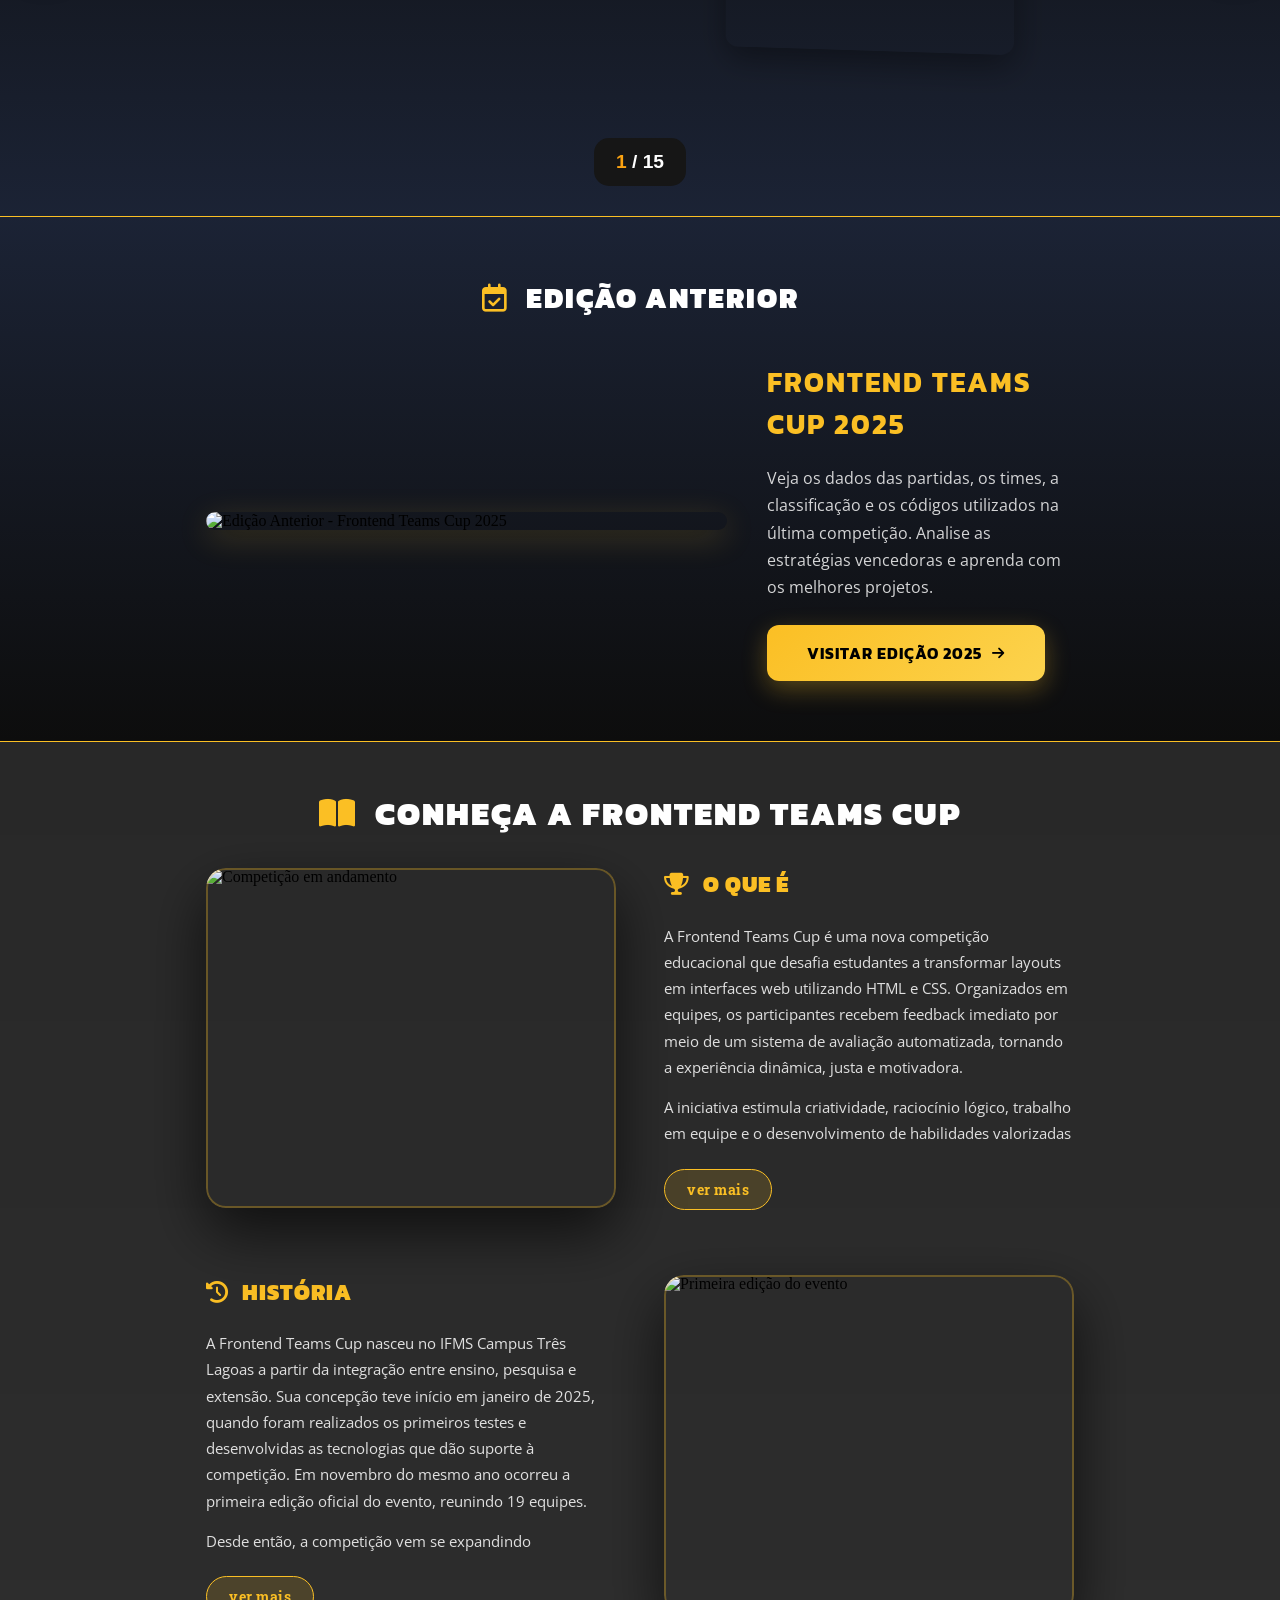
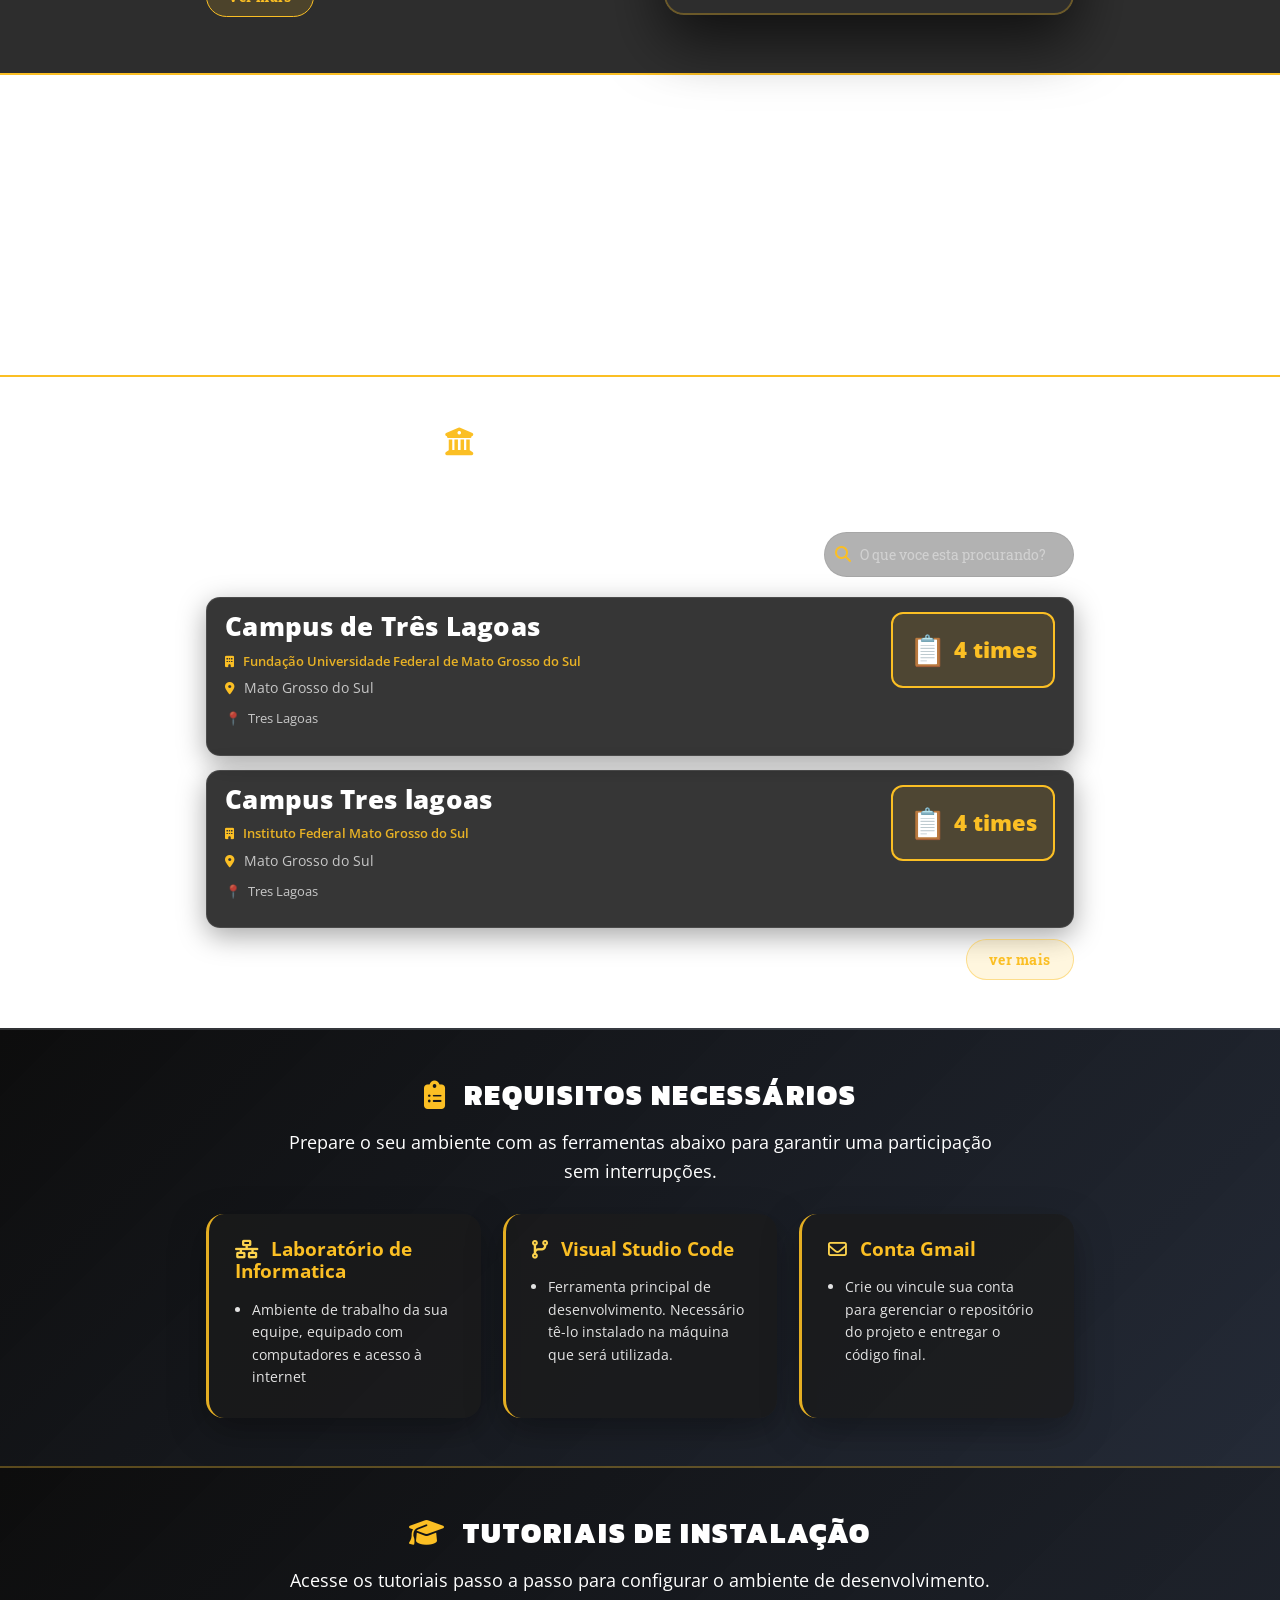
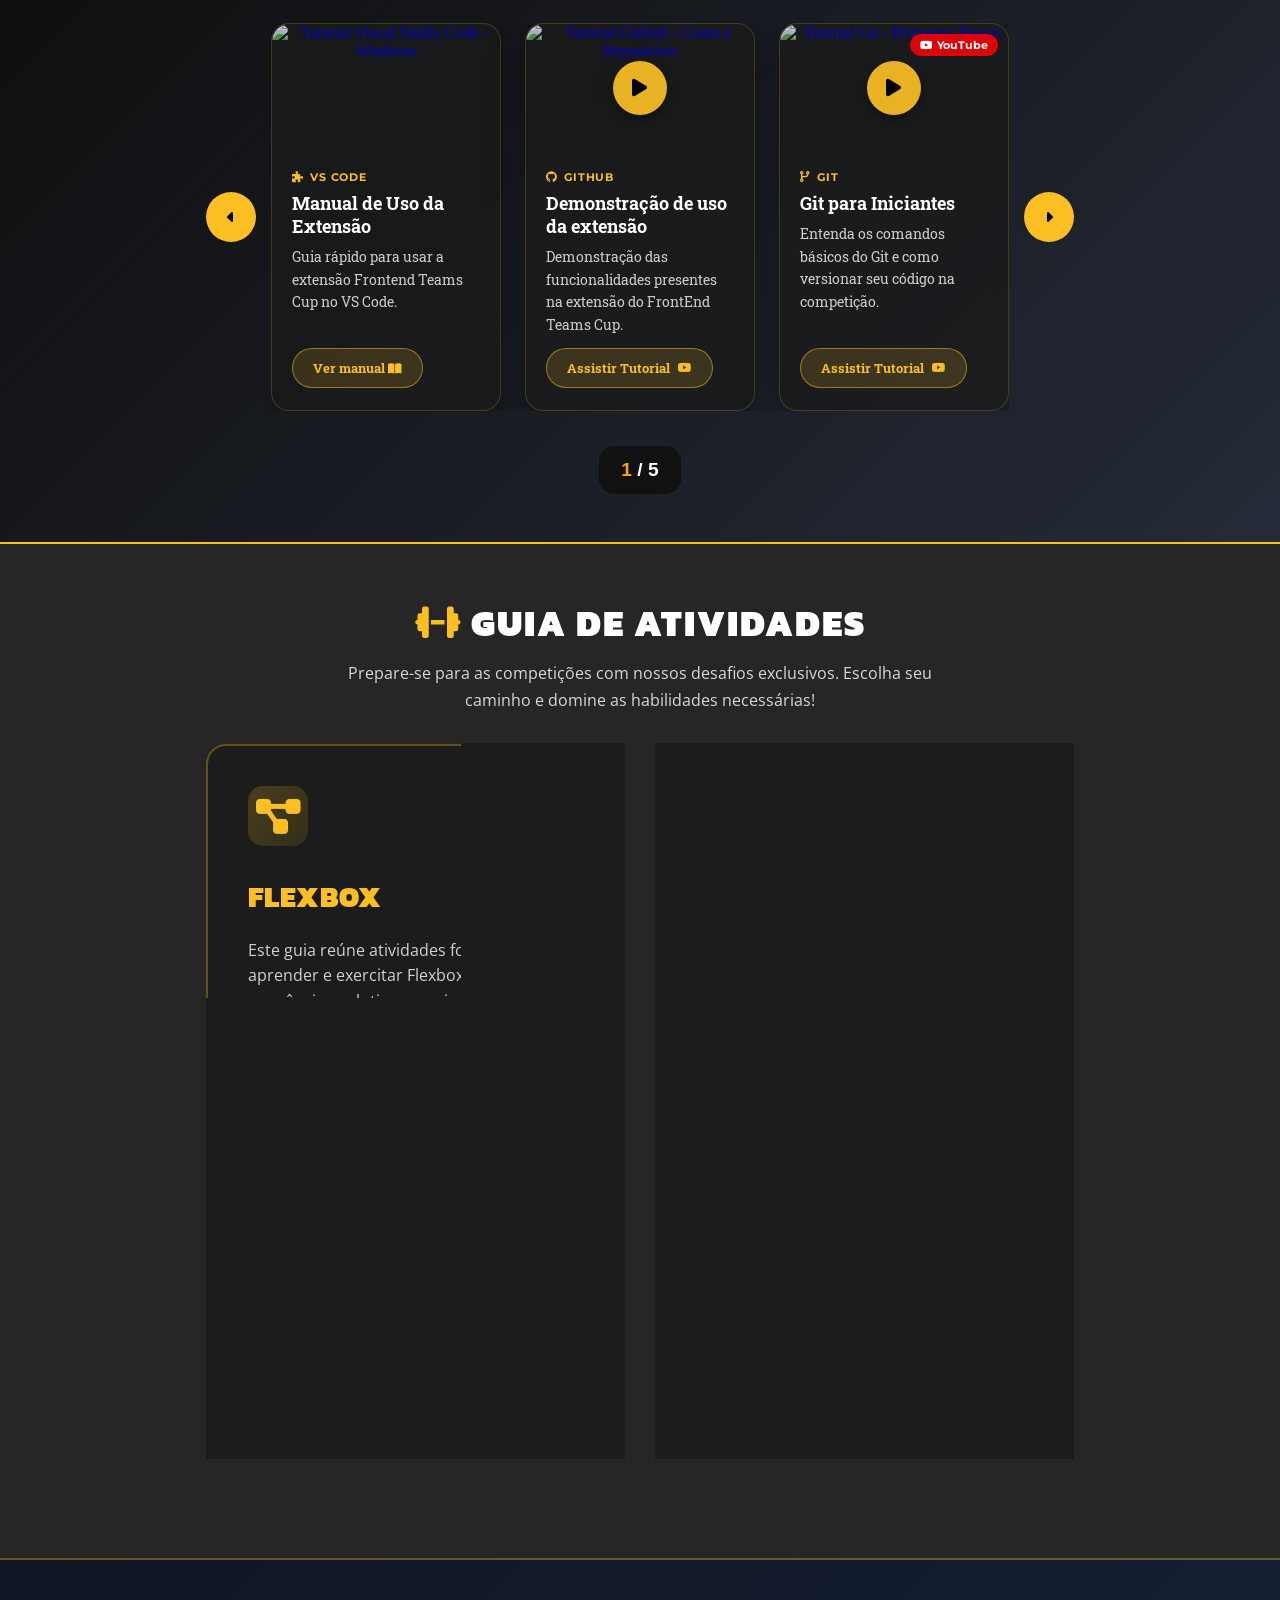
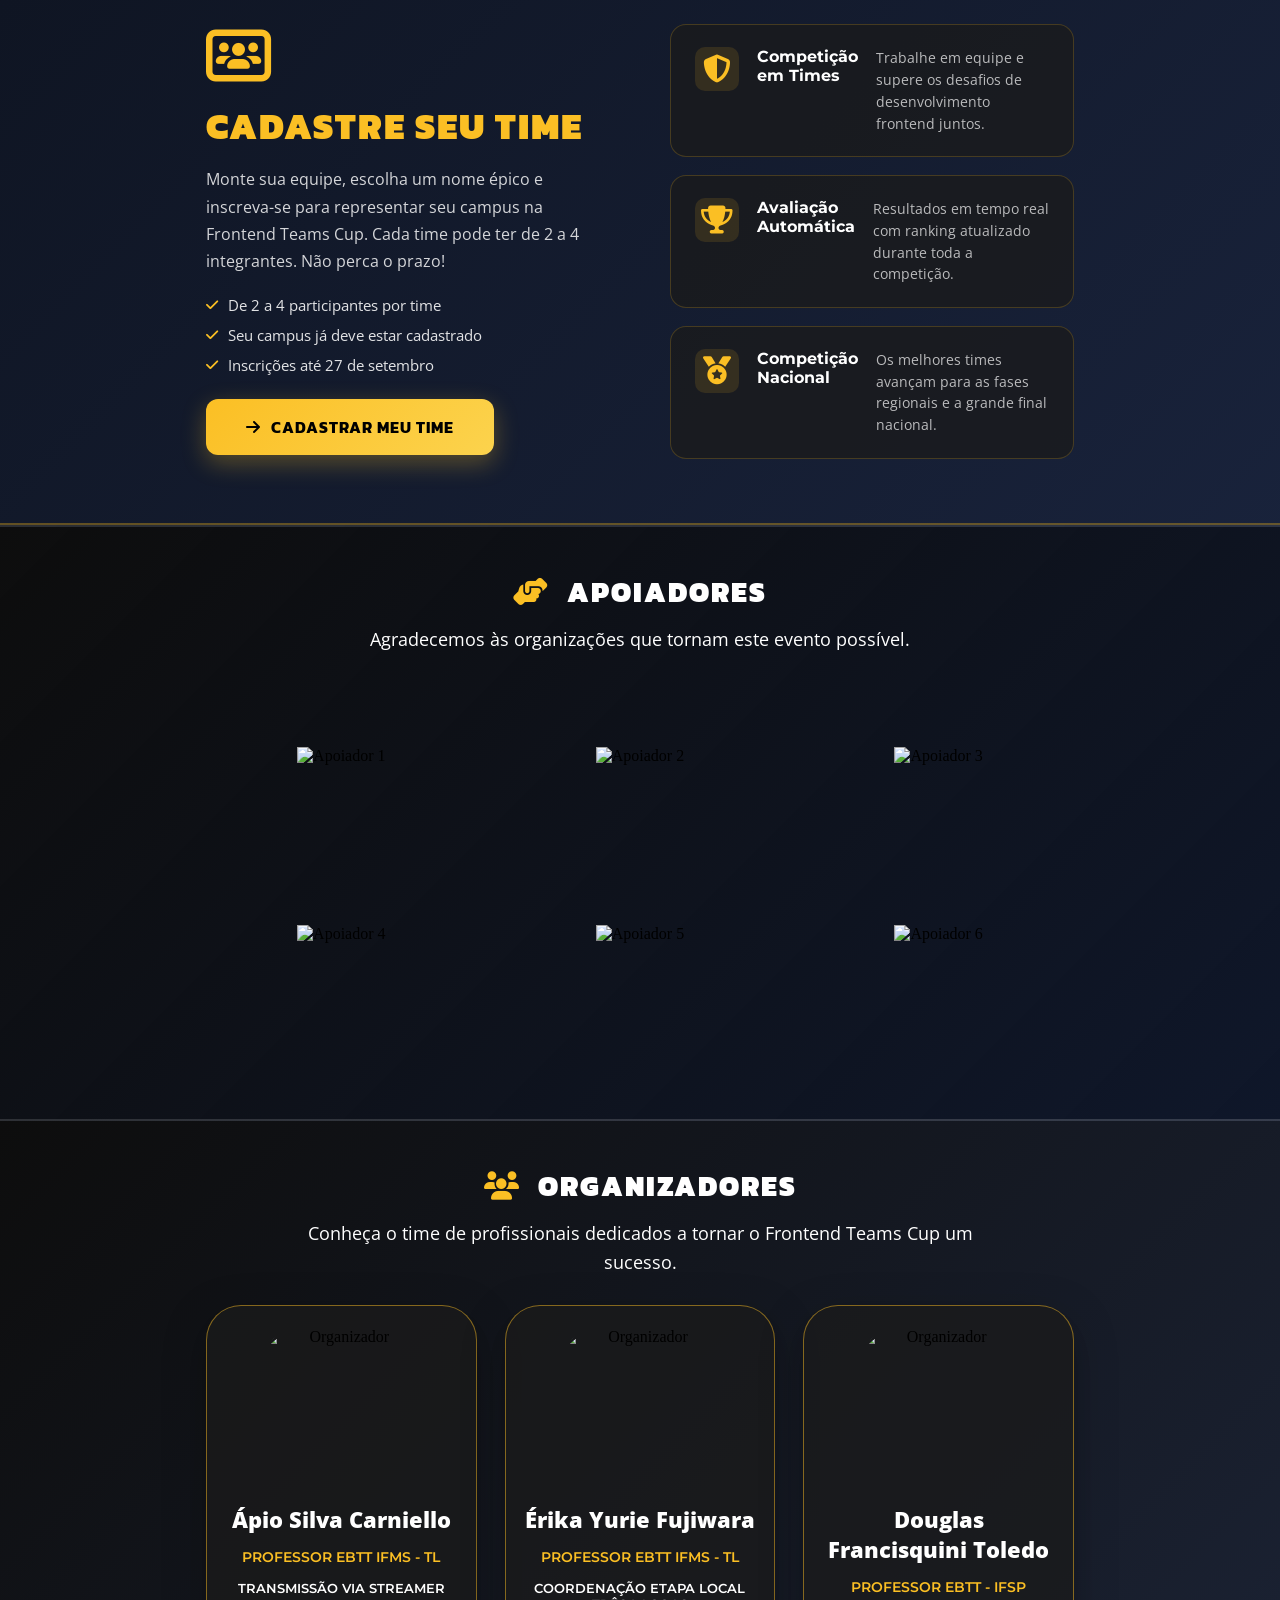
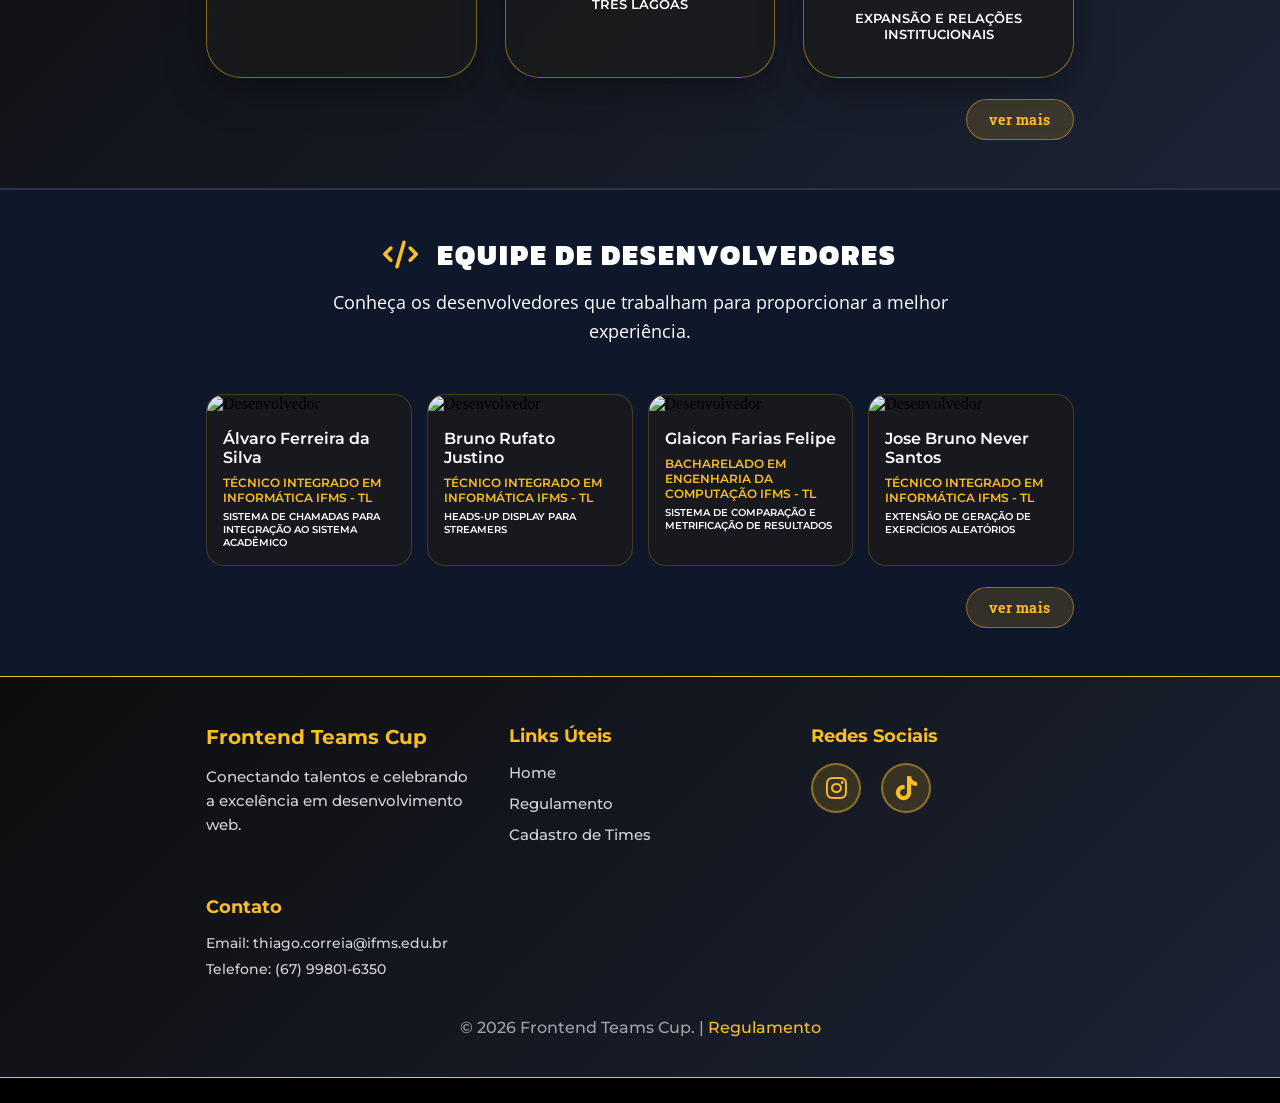
==== commit 83a44cf3: "alterado a logo do patrocionador 2" ====
--- a/index.html
+++ b/index.html
@@ -616,7 +616,7 @@
                             <img src="https://i.imgur.com/SVQXhRw.png" alt="Apoiador 1" class="apoiadorLogo">
                         </div>
                         <div class="cardApoiador">
-                            <img src="https://i.imgur.com/X1JnIS0.png" alt="Apoiador 2" class="apoiadorLogo">
+                            <img src="https://i.imgur.com/EvGEDtg.png" alt="Apoiador 2" class="apoiadorLogo">
                         </div>
                         <div class="cardApoiador">
                             <img src="https://i.imgur.com/AfLyJbc.png" alt="Apoiador 3" class="apoiadorLogo">
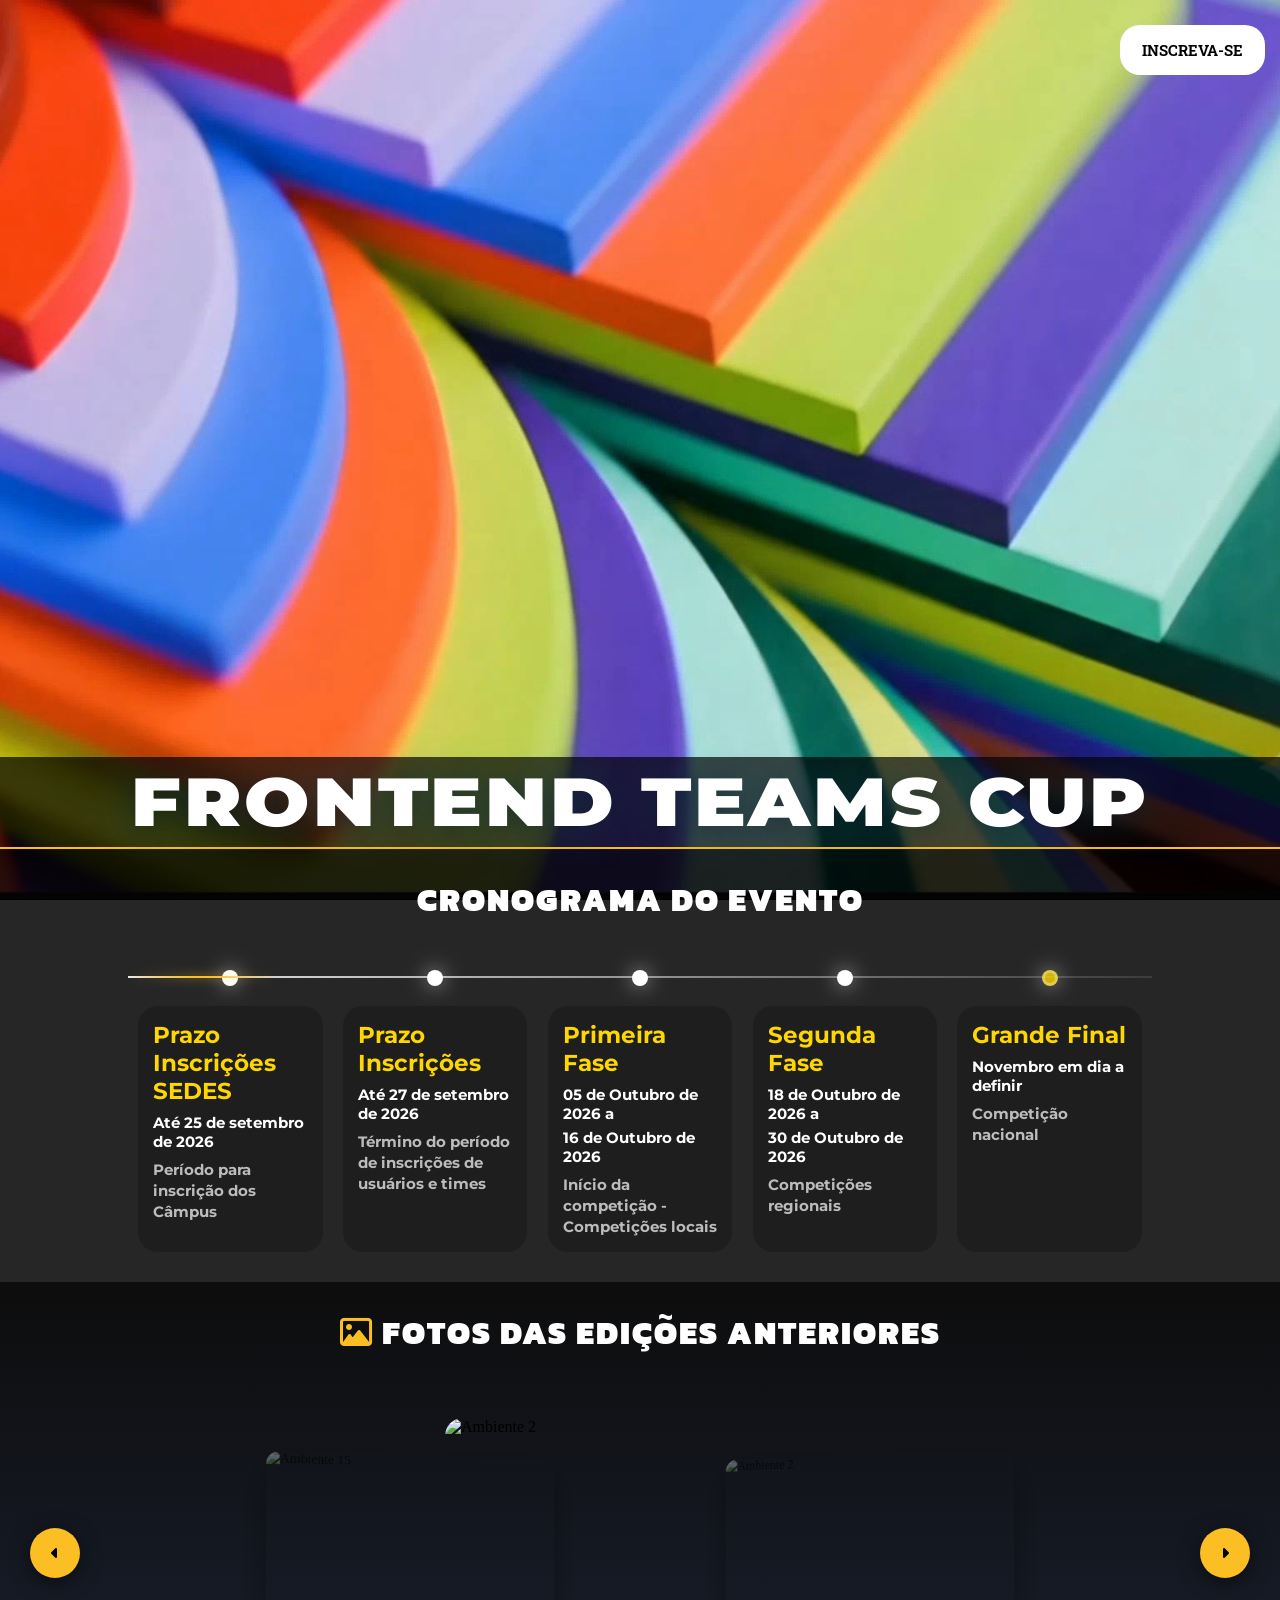
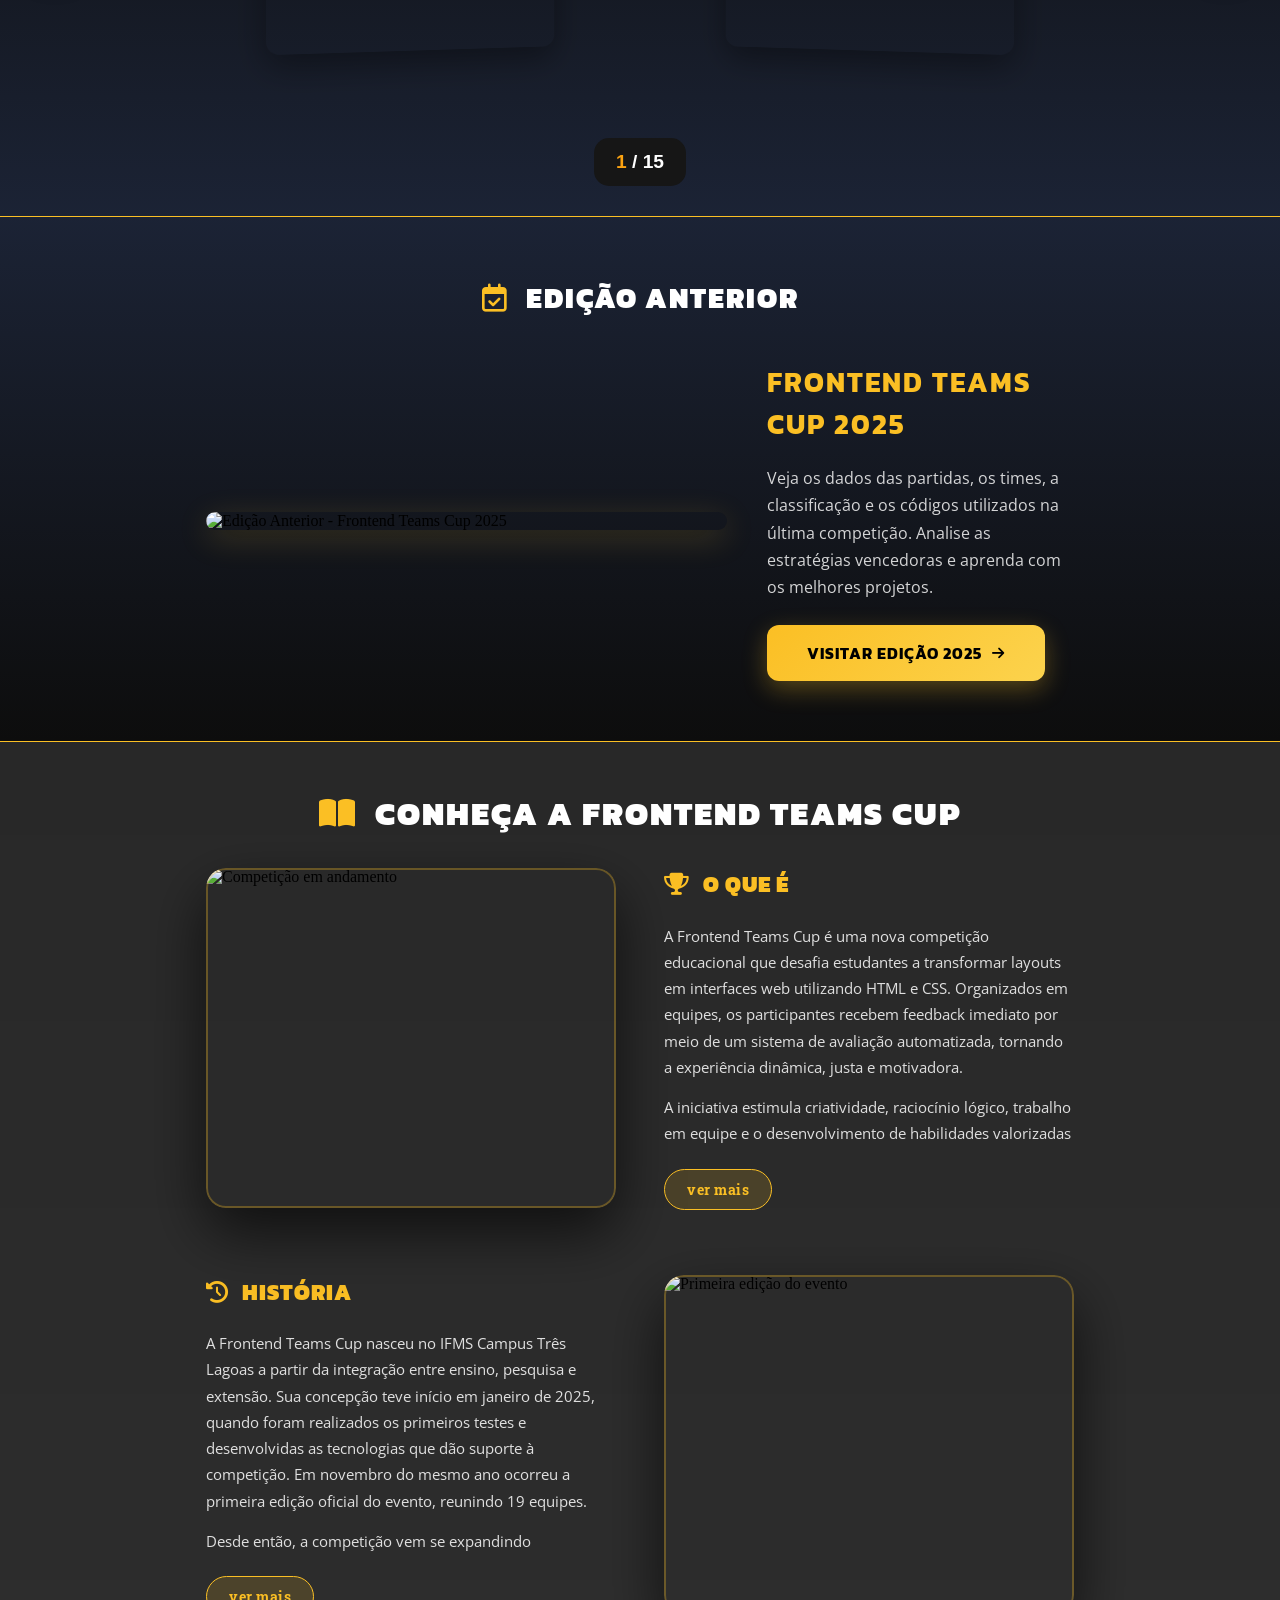
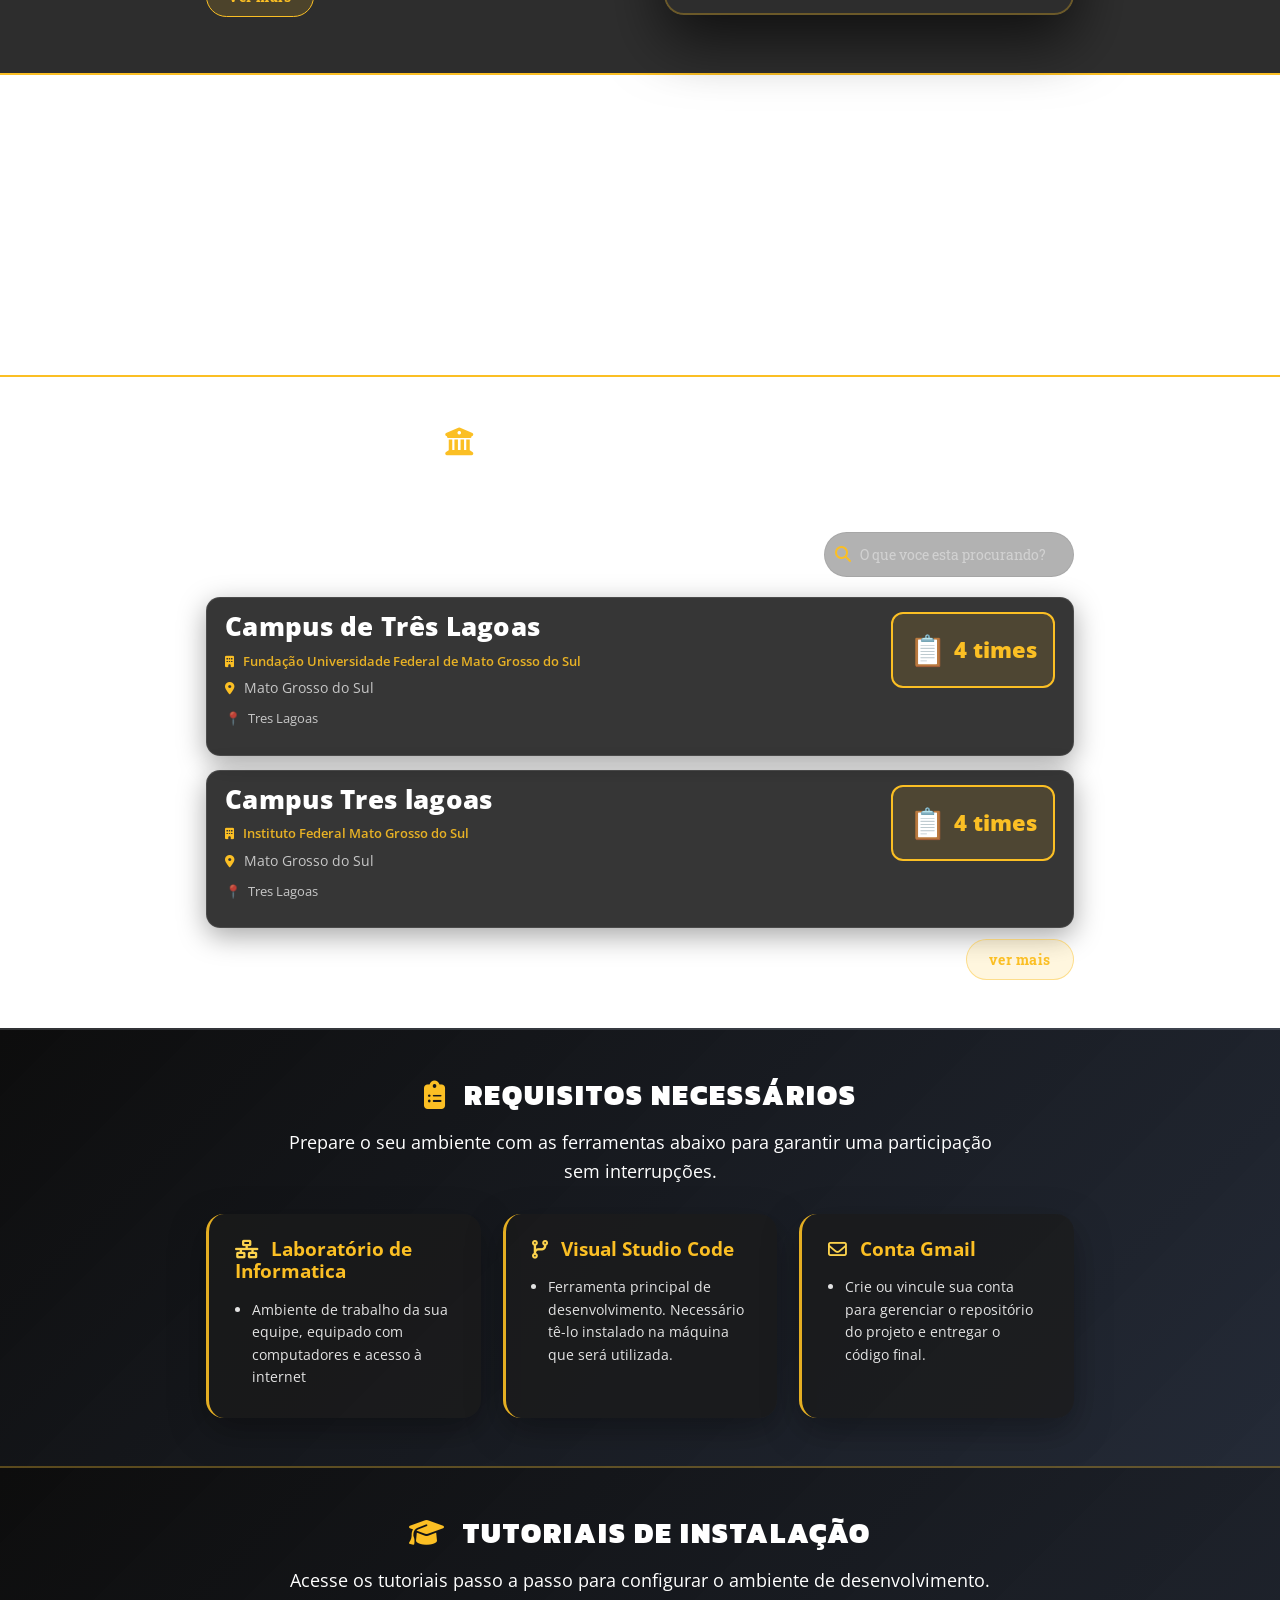
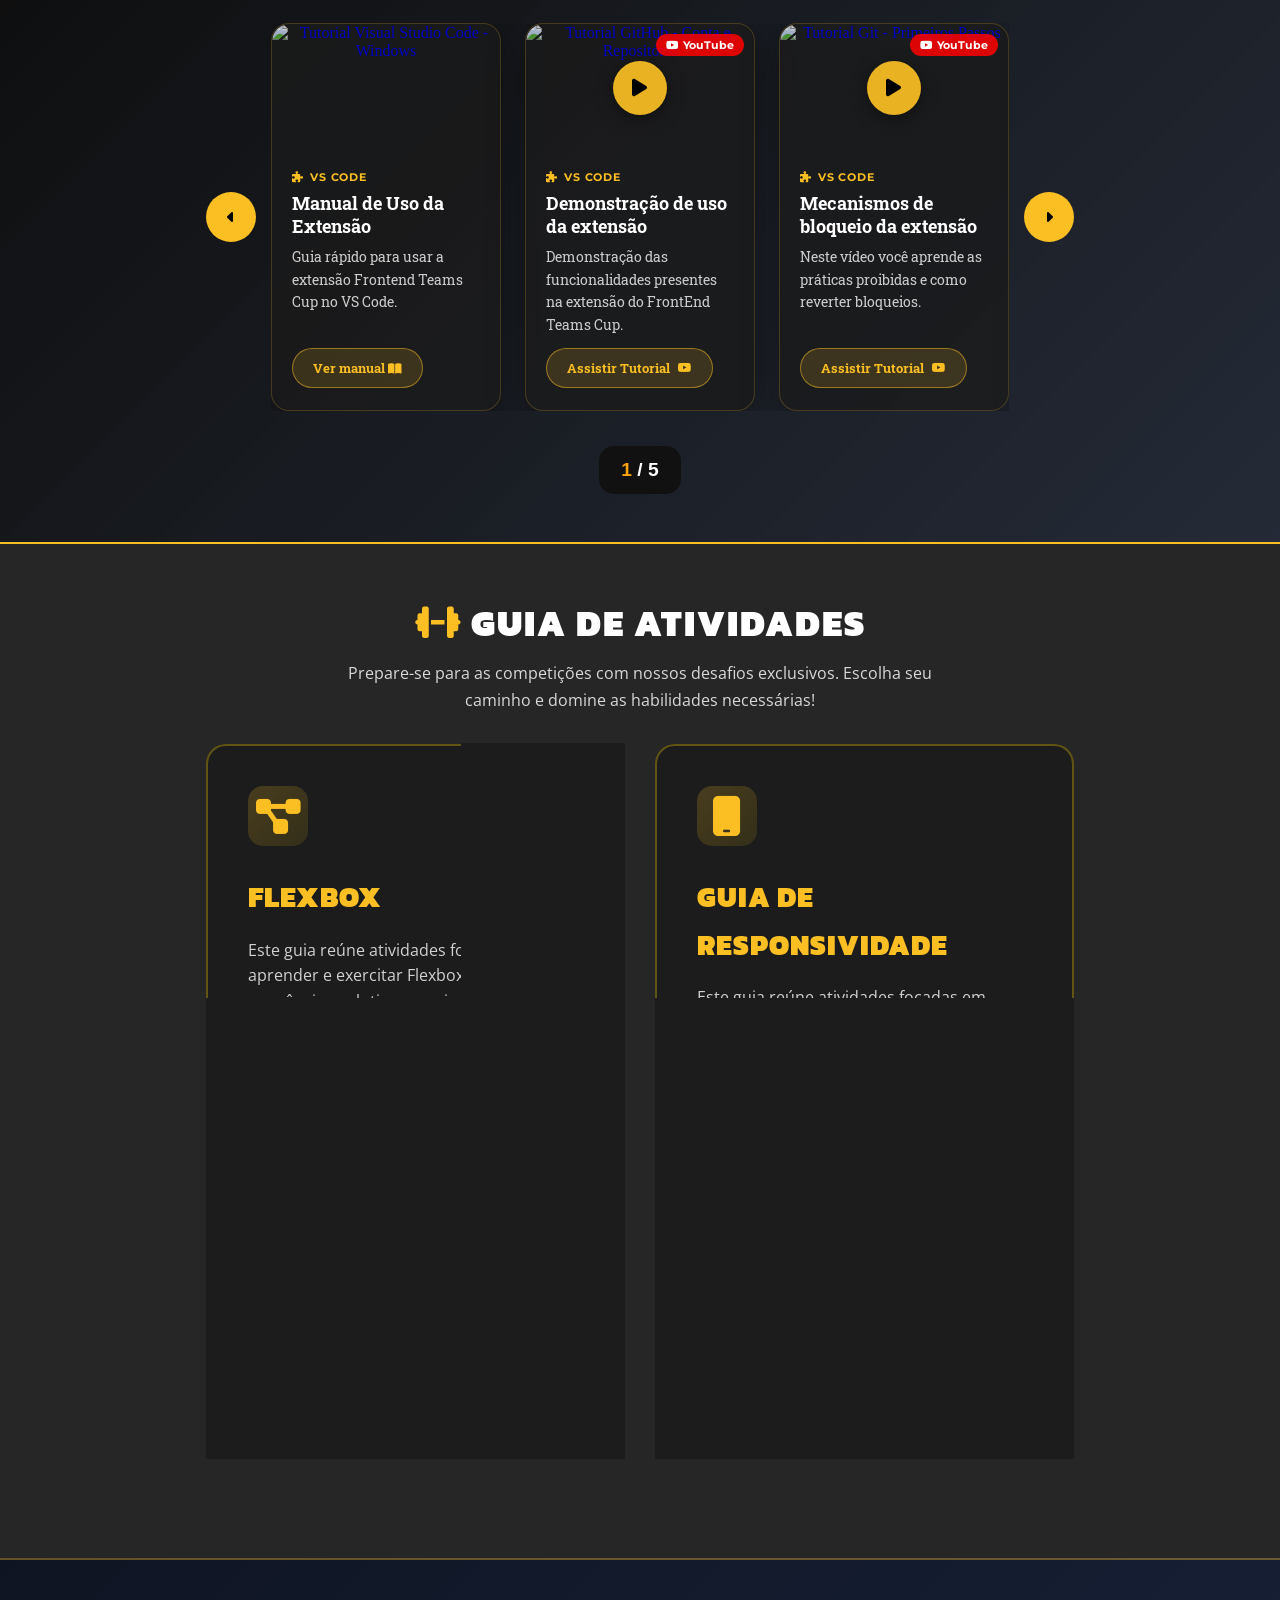
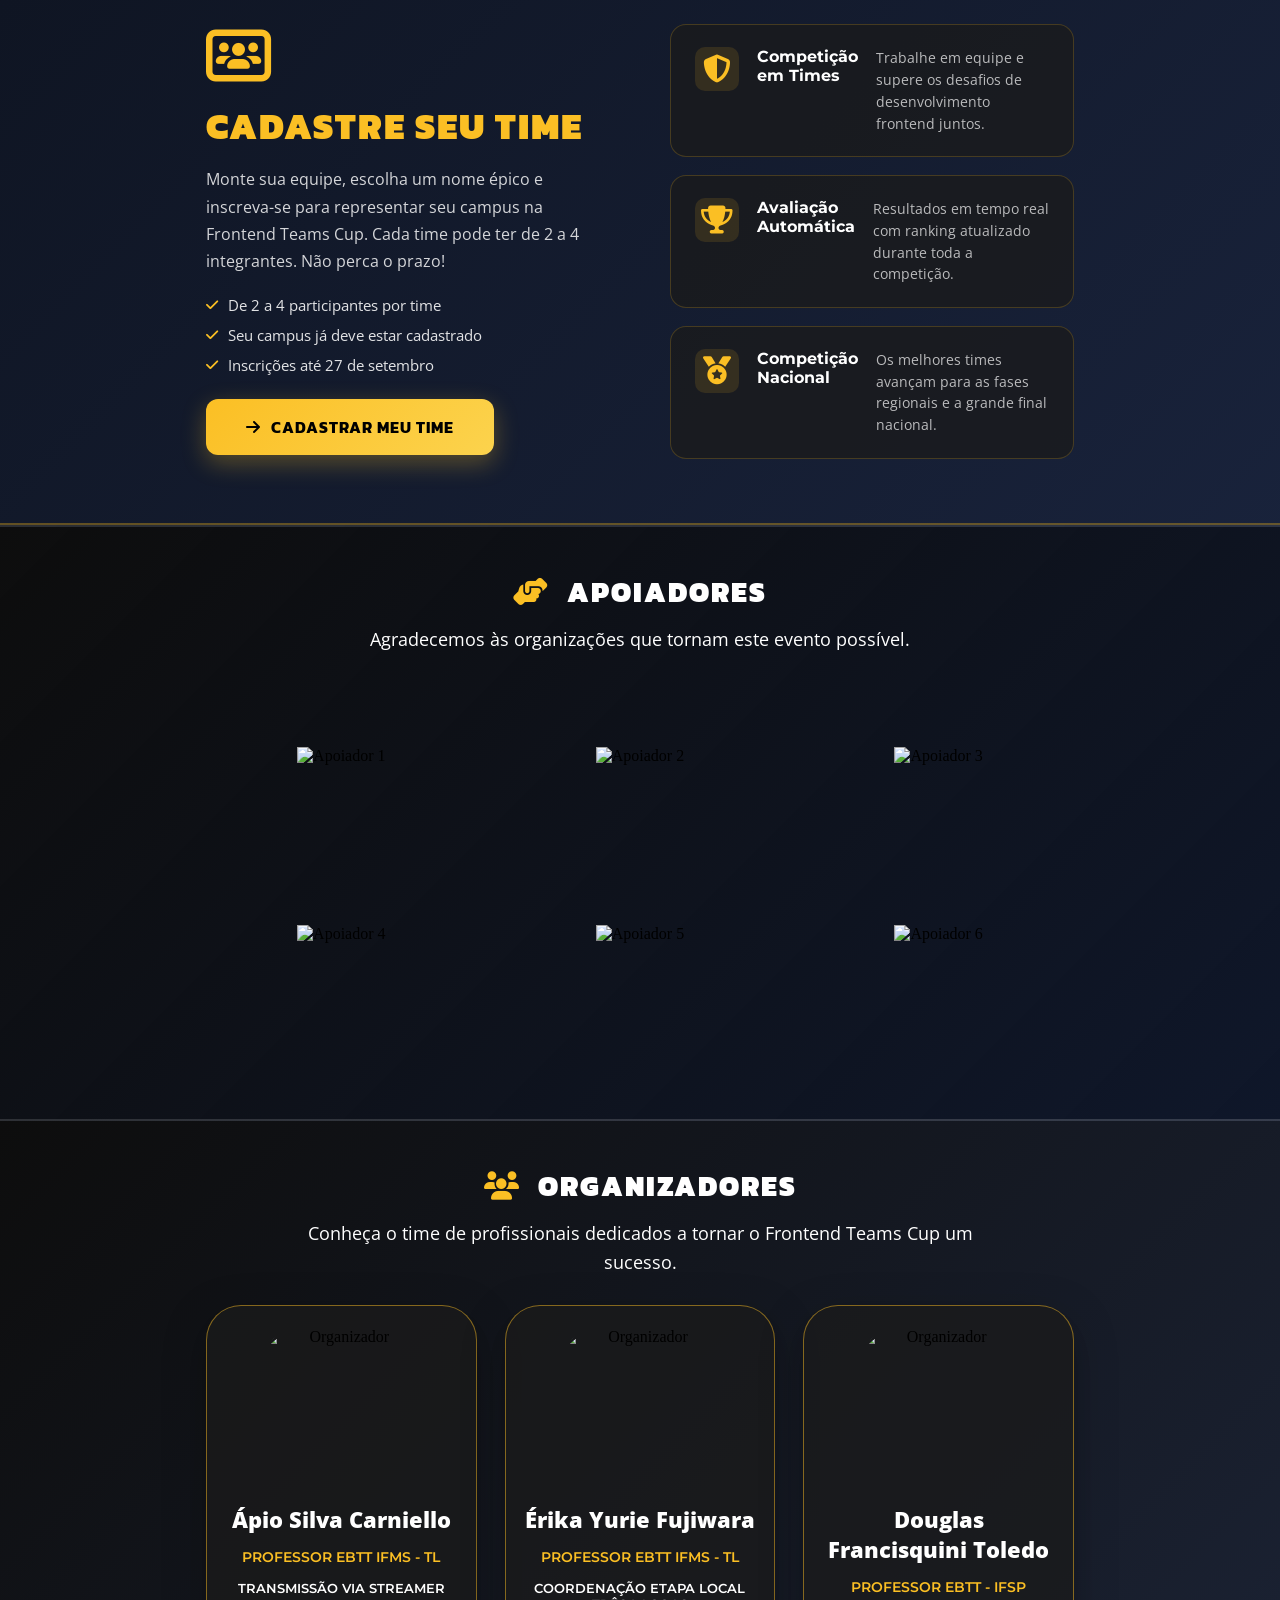
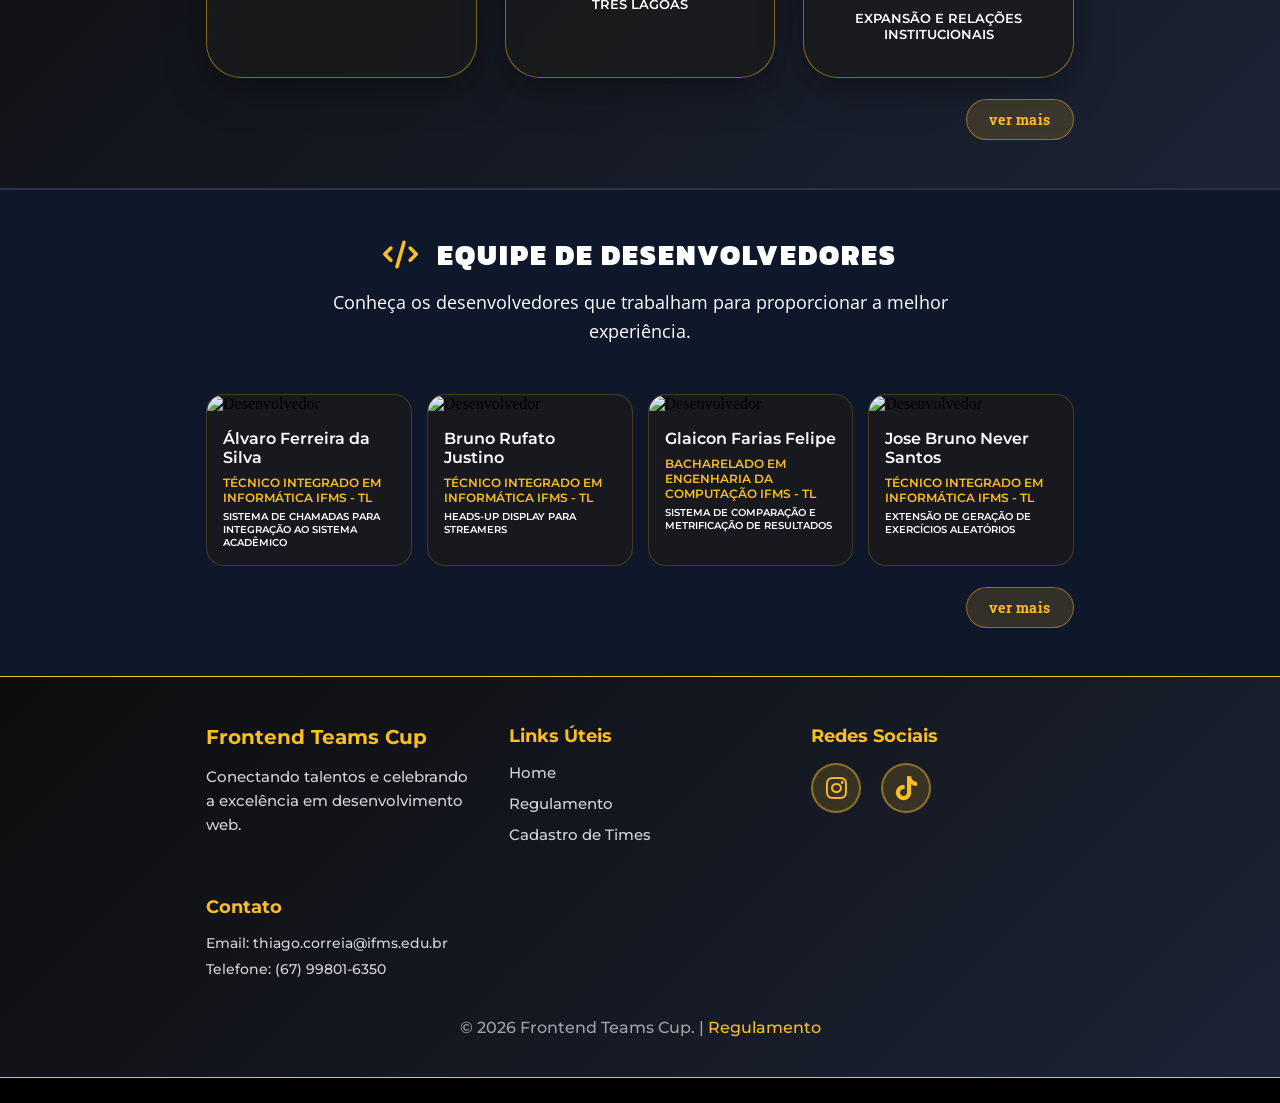
==== commit edd63088: "alterado a distancia dos botoes e adicionado 1 video a mais no tutorial" ====
--- a/index.html
+++ b/index.html
@@ -433,9 +433,10 @@
                             <a href="https://youtu.be/hqzJTNH8sp8" class="tutorialVideoThumb" target="_blank" rel="noopener noreferrer">
                                 <img src="https://i.imgur.com/kBjUirx.png" alt="Tutorial GitHub - Conta e Repositório" class="tutorialVideoImg">
                                 <div class="tutorialPlayBtn"><i class="fa-solid fa-play"></i></div>
+                                <div class="tutorialVideoBadge"><i class="fa-brands fa-youtube"></i> YouTube</div>
                             </a>
                             <div class="tutorialVideoInfo">
-                                <div class="tutorialVideoMeta"><i class="fa-brands fa-github"></i> GitHub</div>
+                                <div class="tutorialVideoMeta"><i class="fa-solid fa-puzzle-piece"></i> VS Code</div>
                                 <h3 class="tutorialTitle">Demonstração de uso da extensão</h3>
                                 <p class="tutorialDescription">Demonstração das funcionalidades presentes na extensão do FrontEnd Teams Cup.</p>
                                 <a href="https://youtu.be/hqzJTNH8sp8" class="tutorialLink" target="_blank" rel="noopener noreferrer">
@@ -445,16 +446,16 @@
                             </div>
                         </div>
                         <div class="tutorialCard tutorialVideoCard">
-                            <a href="https://www.youtube.com/watch?v=SEU_VIDEO_ID_3" class="tutorialVideoThumb" target="_blank" rel="noopener noreferrer">
-                                <img src="https://img.youtube.com/vi/SEU_VIDEO_ID_3/hqdefault.jpg" alt="Tutorial Git - Primeiros Passos" class="tutorialVideoImg">
+                            <a href="https://www.youtube.com/watch?v=tJK7CISIvUs" class="tutorialVideoThumb" target="_blank" rel="noopener noreferrer">
+                                <img src="https://i.imgur.com/kBjUirx.png" alt="Tutorial Git - Primeiros Passos" class="tutorialVideoImg">
                                 <div class="tutorialPlayBtn"><i class="fa-solid fa-play"></i></div>
                                 <div class="tutorialVideoBadge"><i class="fa-brands fa-youtube"></i> YouTube</div>
                             </a>
                             <div class="tutorialVideoInfo">
-                                <div class="tutorialVideoMeta"><i class="fa-solid fa-code-branch"></i> Git</div>
-                                <h3 class="tutorialTitle">Git para Iniciantes</h3>
-                                <p class="tutorialDescription">Entenda os comandos básicos do Git e como versionar seu código na competição.</p>
-                                <a href="https://www.youtube.com/watch?v=SEU_VIDEO_ID_3" class="tutorialLink" target="_blank" rel="noopener noreferrer">
+                                <div class="tutorialVideoMeta"><i class="fa-solid fa-puzzle-piece"></i> VS Code</div>
+                                <h3 class="tutorialTitle">Mecanismos de bloqueio da extensão</h3>
+                                <p class="tutorialDescription"> Neste vídeo você aprende as práticas proibidas e como reverter bloqueios.</p>
+                                <a href="https://www.youtube.com/watch?v=tJK7CISIvUs" class="tutorialLink" target="_blank" rel="noopener noreferrer">
                                     <span>Assistir Tutorial</span>
                                     <i class="fa-brands fa-youtube"></i>
                                 </a>
--- a/style.css
+++ b/style.css
@@ -1696,10 +1696,11 @@
   box-shadow: 0 4px 20px rgba(0,0,0,0.5);
   border: none;
   transition: transform 0.2s ease, background-color 0.2s ease;
-}
-
-.prevBtnCarousel { left: 20px; }
-.nextBtnCarousel { right: 20px; }
+  
+}
+
+.prevBtnCarousel { left: 130px; }
+.nextBtnCarousel { right: 130px; }
 
 .prevBtnCarousel:hover, .nextBtnCarousel:hover{
   transform: translateY(-50%) scale(1.12);
@@ -1821,6 +1822,16 @@
   }
 }
 
+@media(max-width:1930px){
+  .prevBtnCarousel { left: 80px; }
+  .nextBtnCarousel { right: 80px; }
+}
+
+@media(max-width:1500px){
+  .prevBtnCarousel { left: 30px; }
+  .nextBtnCarousel { right: 30px; }
+}
+
 @media(max-width: 900px){
   .carouselTrack {
     height: 300px;
